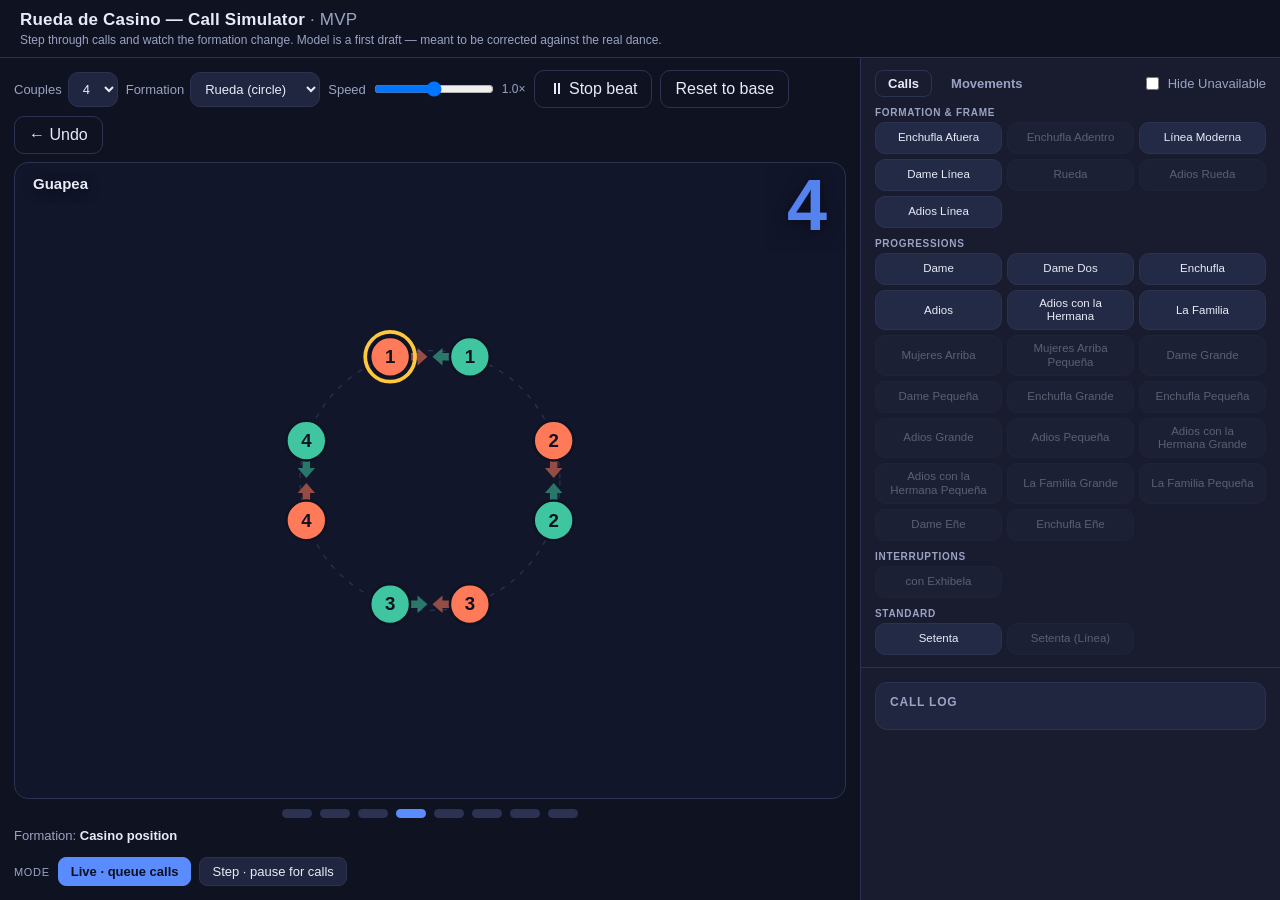
==== index.html @ 07ea6945 "Her 3/4 circle knows how big her wheel is The Dile Que No close was built from three LOCAL points, a" ====
<!DOCTYPE html>
<html lang="en">
<head>
<meta charset="UTF-8">
<meta name="viewport" content="width=device-width, initial-scale=1.0">
<title>Rueda de Casino — Call Simulator (MVP)</title>
<style>
  :root{
    --bg:#0f1220; --panel:#181c2e; --panel2:#20263f; --line:#2c3352;
    --ink:#e8ebf7; --muted:#9aa3c4; --accent:#5b8cff;
    --lead:#ff7a59; --follow:#3fc6a0; --stage:#12162a;
  }
  *{box-sizing:border-box}
  html,body{height:100%}
  body{margin:0;font-family:-apple-system,BlinkMacSystemFont,"Segoe UI",Roboto,Helvetica,Arial,sans-serif;
       background:var(--bg);color:var(--ink);
       height:100dvh;overflow:hidden;display:flex;flex-direction:column}
  header{padding:10px 20px;border-bottom:1px solid var(--line);flex:0 0 auto}
  header h1{margin:0;font-size:17px;font-weight:650;letter-spacing:.2px}
  header p{margin:3px 0 0;color:var(--muted);font-size:12px}
  /* Full-viewport layout: stage flexes to fill; the Calls panel is always pinned/visible.
     Landscape → Calls on the right; Portrait → Calls at the bottom. The page never scrolls. */
  #app{flex:1 1 auto;min-height:0;display:flex}
  .stagewrap{flex:1 1 auto;min-width:0;min-height:0;padding:12px 14px;
             display:flex;flex-direction:column;gap:8px;overflow:hidden}
  .stage{flex:1 1 auto;min-height:0;background:var(--stage);border:1px solid var(--line);
         border-radius:14px;overflow:hidden;position:relative}
  svg{display:block;width:100%;height:100%}
  /* Wider than it was (340px): the panel is now the only home for both lists, and the animation can
     afford the room — Sam: "give the panel more horizontal room, the animation may shrink to pay for it." */
  .side{flex:0 0 420px;border-left:1px solid var(--line);background:var(--panel);
        display:flex;flex-direction:column;min-height:0}
  .tabrow{display:flex;align-items:center;gap:6px;margin-bottom:10px}
  .tab{background:transparent;border:1px solid transparent;border-radius:8px;padding:5px 12px;
       font:inherit;font-size:13px;font-weight:600;color:var(--muted);cursor:pointer}
  .tab:hover{color:var(--ink)}
  .tab.active{background:var(--chip);border-color:var(--line);color:var(--ink)}
  .movehint{font-size:11.5px}
  .calls-pin{flex:0 0 auto;padding:12px 14px;border-bottom:1px solid var(--line);background:var(--panel)}
  .side-scroll{flex:1 1 auto;min-height:0;overflow:auto;padding:14px;display:flex;flex-direction:column;gap:14px}
  @media (orientation:portrait){
    #app{flex-direction:column}
    .side{flex:0 0 auto;max-height:42vh;border-left:none;border-top:1px solid var(--line)}
    .calls-pin{border-bottom:1px solid var(--line)}
    /* Trim vertical chrome so the wheel keeps as much height as possible. */
    header p{display:none}
    header{padding:8px 16px}
    .stagewrap{padding:8px 10px;gap:6px}
    .toolbar{gap:6px}
    .toolbar label.ctl,.toolbar button,.toolbar select{font-size:12px}
    .toolbar button{padding:6px 10px}
    .modebar{margin:2px 0}
  }
  /* Short landscape screens (e.g. phone held sideways): trim vertical chrome so everything still fits. */
  @media (orientation:landscape) and (max-height:560px){
    header p{display:none}
    header{padding:8px 16px}
    .stagewrap{padding:8px 10px;gap:6px}
    .toolbar button{padding:6px 10px}
    .side{flex-basis:340px}
  }
  .toolbar{display:flex;flex-wrap:wrap;gap:8px;align-items:center}
  .calls{display:flex;flex-wrap:wrap;gap:8px}
  /* Buttons live in a fixed GRID, not a wrapping flex row: a hover or a state change can alter a
     button's ink but never its cell, so nothing reflows and a button can't slide out from under the
     pointer mid-click (which used to deselect a call as you tried to pick it). */
  .btngrid{display:grid;grid-template-columns:repeat(auto-fill,minmax(96px,1fr));gap:5px}
  .btngrid button{width:100%;padding:6px 6px;font-size:11.5px;text-align:center;
                  white-space:normal;line-height:1.15;min-height:32px;display:flex;
                  align-items:center;justify-content:center}
  .grouped{display:flex;flex-direction:column;gap:10px}
  /* `display:flex` above is an AUTHOR rule, and the `hidden` attribute is only styled by the UA
     stylesheet — author beats UA regardless of specificity, so setting `.hidden` on a `.grouped`
     did nothing and both tabs rendered at once. The inactive list has to be turned off explicitly. */
  .grouped[hidden]{display:none}
  .grp-title{font-size:10px;text-transform:uppercase;letter-spacing:.7px;color:var(--muted);
             margin:0 0 4px;font-weight:600}
  .grp.empty{display:none}
  .secctl{display:flex;gap:10px;align-items:center;font-weight:400;text-transform:none;letter-spacing:0}
  .secctl label.ctl{font-size:11px;gap:4px}
  .secctl input{margin:0}
  button{font:inherit;cursor:pointer;border:1px solid var(--line);background:var(--panel2);color:var(--ink);
         padding:9px 14px;border-radius:10px;transition:transform .05s, border-color .15s, background .15s}
  button:hover{border-color:var(--accent)}
  button:active{transform:translateY(1px)}
  button.call{background:#232a45}
  button.primary{background:var(--accent);border-color:var(--accent);color:#0b1020;font-weight:600}
  button.ghost{background:transparent}
  button:disabled{opacity:.32;cursor:not-allowed;border-color:var(--line)}
  button:disabled:hover{border-color:var(--line)}
  .posbar{font-size:13px;color:var(--muted);margin-top:2px}
  .posname{color:var(--ink);font-weight:600}
  select{font:inherit;background:var(--panel2);color:var(--ink);border:1px solid var(--line);
         padding:8px 10px;border-radius:10px}
  label.ctl{display:flex;align-items:center;gap:6px;color:var(--muted);font-size:13px}
  .card{background:var(--panel2);border:1px solid var(--line);border-radius:12px;padding:12px 14px}
  .card h2{margin:0 0 8px;font-size:12px;text-transform:uppercase;letter-spacing:.8px;color:var(--muted)}
  .legend{display:flex;gap:16px;font-size:13px}
  .dot{display:inline-block;width:12px;height:12px;border-radius:50%;margin-right:6px;vertical-align:-1px}
  #log{max-height:120px;overflow:auto;font-size:13px;line-height:1.6}
  #log .step{color:var(--muted)}
  #log .move{color:var(--ink);font-weight:600}
  #log .note{color:var(--muted);font-style:italic}
  table{width:100%;border-collapse:collapse;font-size:12.5px}
  th,td{text-align:left;padding:4px 6px;border-bottom:1px solid var(--line)}
  th{color:var(--muted);font-weight:600}
  .pill{font-size:11px;padding:1px 7px;border-radius:20px}
  .pill.L{background:rgba(255,122,89,.18);color:var(--lead)}
  .pill.F{background:rgba(63,198,160,.18);color:var(--follow)}
  .muted{color:var(--muted);font-size:12px;line-height:1.5}
  .modebar{display:flex;align-items:center;gap:8px;margin:6px 0 2px}
  .modebar .modelabel{color:var(--muted);font-size:11px;text-transform:uppercase;letter-spacing:.7px}
  .modebtn{padding:6px 12px;border-radius:8px;background:var(--panel2);font-size:13px}
  .modebtn.active{background:var(--accent);color:#0b1020;border-color:var(--accent);font-weight:600}
  .section{margin-top:12px}
  .sectitle{font-size:11px;text-transform:uppercase;letter-spacing:.8px;color:var(--muted);margin:0 0 7px;display:flex;align-items:center;gap:8px}
  .sectitle .hint{text-transform:none;letter-spacing:0;font-size:11px;opacity:.75}
  .decision{margin:12px 0;padding:10px 12px;border:1px solid var(--accent);border-radius:10px;
            background:rgba(91,140,255,.08);display:flex;flex-wrap:wrap;gap:8px;align-items:center}
  .decision .dtext{font-size:13px;color:var(--ink)}
  button.silence{background:#2a3150}
  .beatbig{position:absolute;top:6px;right:18px;font-size:72px;line-height:1;font-weight:800;
           color:var(--accent);opacity:.92;font-variant-numeric:tabular-nums;pointer-events:none;
           text-shadow:0 2px 14px rgba(0,0,0,.55)}
  /* The corner stack: now-playing, a gap, the queue. `min-height` on the now-playing line keeps the
     queue from jumping up and down as calls start and stop — the queue is a list you read, and a list
     that moves when nothing about it changed is a list you stop trusting. */
  .corner{position:absolute;top:12px;left:18px;pointer-events:none;max-width:60%}
  .nowplaying{font-size:15px;font-weight:600;color:var(--ink);min-height:20px;
              text-shadow:0 2px 12px rgba(0,0,0,.55)}
  .nowplaying .np-call{color:var(--accent)}
  .nowplaying .np-move{color:var(--ink)}
  /* 22px of nothing. Not a border, not a rule — the queue is the same kind of thing as the line above it
     and a divider would imply otherwise; it is simply not happening yet, and distance says that. */
  .queuelist{margin-top:22px;text-shadow:0 2px 12px rgba(0,0,0,.55)}
  .queuelist .qhead{font-size:10px;text-transform:uppercase;letter-spacing:.8px;color:var(--muted);
                    margin-bottom:4px;font-weight:600}
  .queuelist .qcall{font-size:13.5px;line-height:1.65;color:var(--ink);opacity:.72}
  .queuelist .qcall .qnum{color:var(--muted);font-size:12px;margin-right:4px}
  /* The next call up is the one about to be danced — it reads brighter than the ones behind it. */
  .queuelist .qcall.qnext{opacity:1;font-weight:600}
  .beatstrip{display:flex;justify-content:center;margin-top:2px}
  .beatpips{display:flex;gap:8px}
  .beatpips span{width:30px;height:9px;border-radius:5px;background:var(--line);transition:background .06s}
  .beatpips span.on{background:var(--accent)}
</style>
</head>
<body>
<header>
  <h1>Rueda de Casino — Call Simulator <span style="color:var(--muted);font-weight:400">· MVP</span></h1>
  <p>Step through calls and watch the formation change. Model is a first draft — meant to be corrected against the real dance.</p>
</header>

<div id="app">
  <main class="stagewrap">
    <div class="toolbar">
      <label class="ctl">Couples
        <select id="couples">
          <option>4</option><option>6</option><option>8</option>
        </select>
      </label>
      <label class="ctl">Formation
        <select id="layout">
          <option value="circle">Rueda (circle)</option>
          <option value="linea">Línea Moderna</option>
        </select>
      </label>
      <label class="ctl">Speed
        <input type="range" id="speed" min="0" max="1" step="0.01" value="0.5" style="width:120px;vertical-align:middle">
        <span id="speedval" class="muted">1.0×</span>
      </label>
      <button id="beatToggle" class="ghost">⏸ Stop beat</button>
      <button id="reset" class="ghost">Reset to base</button>
      <button id="undo" class="ghost">← Undo</button>
    </div>

    <div class="stage">
      <svg id="stage" viewBox="85 5 510 510" preserveAspectRatio="xMidYMid meet"></svg>
      <!-- Top-left corner: what is happening NOW, then a deliberate gap, then what is coming. The gap is
           the whole point — it is what tells a dancer at a glance which line is the call being danced and
           which lines are merely promised. -->
      <div class="corner">
        <div id="nowplaying" class="nowplaying"></div>
        <div id="queueList" class="queuelist"></div>
      </div>
      <div id="beatbig" class="beatbig">1</div>
    </div>

    <div class="beatstrip"><div id="beatpips" class="beatpips"></div></div>
    <div class="posbar">Formation: <span id="posname" class="posname">Casino position</span></div>

    <div class="modebar">
      <span class="modelabel">Mode</span>
      <button id="modeLive" class="modebtn">Live · queue calls</button>
      <button id="modeStep" class="modebtn">Step · pause for calls</button>
    </div>

    <div id="decision" class="decision" style="display:none">
      <span class="dtext" id="decisionText"></span>
      <button id="silenceBtn" class="silence">Silence</button>
    </div>
  </main>

  <aside class="side">
    <!-- One panel, two tabs. Calls and Movements are the same kind of thing to a user — a list of things
         you can fire — so they share a space rather than competing for one, and the tabs replace the two
         `show` checkboxes that used to do the same job less clearly. -->
    <div class="calls-pin">
      <div class="tabrow" role="tablist">
        <button class="tab active" id="tabCalls" role="tab" aria-selected="true">Calls</button>
        <button class="tab" id="tabMoves" role="tab" aria-selected="false">Movements</button>
        <label class="ctl" style="margin-left:auto"><input type="checkbox" id="hideUnavail"> Hide Unavailable</label>
      </div>
      <div class="grouped" id="callButtons"></div>
      <div class="grouped" id="moveButtons" hidden></div>
      <p class="muted movehint" id="moveHint" hidden style="margin:8px 0 0">Fire one at a time to test — a movement runs to completion and can't be interrupted.</p>
    </div>

    <div class="side-scroll">
      <div class="card" style="margin-top:0">
        <h2>Call log</h2>
        <div id="log"></div>
      </div>
    </div>
  </aside>
</div>

<script>
/* ------------------------------------------------------------------ *
 *  DATA MODEL
 *  A dancer = { id, role:'L'|'F', couple:int, station:int, ring:'in'|'out' }
 *  - station  : which slot around the wheel / along the line they occupy
 *  - ring     : leaders start 'in', followers 'out'; some moves swap this
 *  - couple   : identity tag (never changes) so you can track a person
 *  Invariant : every station holds exactly one 'L' and one 'F'. Those two
 *              are partners *right now*. Facing always points at the partner.
 *
 *  A CALL is a pure function (dancers, N) -> new dancers (or null = "no
 *  formation change, returns to base"). Add new calls by adding to CALLS.
 * ------------------------------------------------------------------ */

const MOVEMENTS = {
  dame: {
    label: 'Dame',
    desc: 'Progresses the leader one couple, ending in Exhibela facing the new partner. Leader and follower now travel toward each other and meet at the spoke midway between their two old couples — so the wheel flips to the other of its two spoke configs and lands exactly on the grid (no drift). The follower progresses clockwise (anti-clockwise afuera) to the meeting spoke.',
    requires: ['casino', 'exhibela', 'dile'], sets: 'exhibela', progresses: 1, afueraReady: true, interrupt: true,
    // Odd from Casino and Exhibela (dh −1/+1), even from the Dile Que No position (−2/0, the follower
    // scripted): the flip is the arithmetic, not a flag that happens to travel with the name.
    flipsPhase: (from) => virtualPos(from) !== 'dile',
    anim: { duration: 700 },
    beats: (from) => virtualPos(from) === 'casino' ? 2 : 4,
    play: { byFrom: {
      default: { travel: 'dame', mirror: true },
      // From the Dile Que No position the leader walks straight to his new partner one couple
      // anti-clockwise while she dances her ¾ circle back to her own spot. This was the second half of
      // the `dile_dame` compound; it is a Dame, so it lives on the Dame.
      dile: { travel: 'dile_dame', mirror: true, opts: { steps: 32, settle: 0.28, beats: 4 },
        script: { F: { kind: 'three_quarter_circle' } },
        face: { L: 'partner', F: { from: 'travel', to: 'partnerEnd', after: 0.75, freeze: true } } },
    } }
  },
  dame_dos: {
    label: 'Dame Dos',
    desc: 'Like Dame but the leader progresses two couples — he passes one follower and joins the next while the follower steps half a couple to the between-spoke. Flips the phase (lands on the other config) and ends in Exhibela facing the new partner.',
    // NOT afuera. Holding the pass sides — which afuera does not change — sends the leaders round an
    // enormous arc, which is why it is almost never called that way on a floor. Sam: ban it rather than
    // draw it. The same reasoning retires its Línea forms below.
    requires: ['casino', 'exhibela', 'dile'], sets: 'exhibela', progresses: 2, interrupt: true,
    flipsPhase: (from) => virtualPos(from) !== 'dile',
    anim: { duration: 820 },
    beats: 4,
    play: { byFrom: {
      default: { travel: 'dame_dos', mirror: true },
      dile: { travel: 'dile_dame_dos', mirror: true, opts: { steps: 32, settle: 0.28, beats: 4 },
        script: { F: { kind: 'three_quarter_circle' } },
        face: { L: 'partner', F: { from: 'travel', to: 'partnerEnd', after: 0.75, freeze: true } } },
    } }
  },
  dame_pequena: {
    label: 'Dame Pequena',
    desc: 'Progresses the leader one couple WITHOUT changing the spoke config — the couples stay on the same midpoint spokes, only the pairing shifts. From Exhibela the follower stays put and the leader travels the whole way to the next follower (a Dame where the leader does all the work). From Casino the follower does a Reverse Adios across her own spoke (turning 180° anti-clockwise) while the leader travels the larger distance to the next follower’s spoke. Ends in Exhibela at the same spokes. Afuera it inverts inside-out (progression clockwise, lanes swapped), ending in Afuera Exhibela. (Meant for Rueda / Línea Moderna work; not yet used as a call.)',
    requires: ['casino', 'exhibela'], sets: 'exhibela', progresses: 1, afueraReady: true,
    anim: { duration: 820 },
    beats: 4,
    /* FROM THE DILE QUE NO POSITION SHE DANCES HER ¾ CIRCLE — the same figure the circle Dame already
     * does from there. Sam: "when doing a Dame move where the follower wants to end up back in the same
     * slot, she should do her 3/4 circle movement that we've already defined as part of Rueda formation …
     * The same should be true for Dame Pequeña in LM formation."
     *
     * And the leader passes her on the RIGHT, which is the Dile Que No position's own convention rather
     * than the rueda role default. Without that declaration the planner fell back to `'L,F': 'left'` and
     * drove him round the wrong side: measured, the INTENDED path already went right at 6.49px and the
     * evasion reversed it to 38px on the left. No fault was recorded, because it achieved exactly the
     * rule it had been given — the rule was the wrong one. */
    play: { byFrom: {
      // She dances a Reverse Adios across her own spoke from Casino, and simply stands still from
      // Exhibela — which is the same instruction, because from Exhibela that slot is where she already
      // is. Only the facing differs: coming from Casino she spins anti-clockwise onto her new leader.
      default: { travel: 'dame_pequena', mirror: true,
        script: { F: { kind: 'to_lane', bow: { side: 'right', amp: 'justMiss' } } },
        face: { F: { byVirtualPos: { exhibela: null,
          casino: { from: 'start', to: 'partnerEnd', dir: 'ccw', after: 0, ease: 'linear' } } } } },
      // The SAME definition the circle Dame uses from here — `dile_dame` already states both the leader's
      // one-couple crossing and the Dile Que No position's `partner0: 'right'`. Sharing it rather than
      // restating it is the point: these are one figure, and §46 was flagging the near-duplicate.
      dile: { travel: 'dile_dame', mirror: true, opts: { steps: 32, settle: 0.28, beats: 4 },
        script: { F: { kind: 'three_quarter_circle' } },
        face: { L: 'partner', F: { from: 'travel', to: 'partnerEnd', after: 0.75, freeze: true } } },
    } }
  },
  dame_dos_pequena: {
    label: 'Dame Dos Pequena',
    desc: 'Dame Pequeña progressing TWO couples instead of one: the leader does all the travelling and the follower dances the identical figure, so the spoke config is unchanged. On a mini 2-couple wheel two couples is the whole wheel — the leader crosses it twice, going by the other leader on each other’s right (left shoulder) both times, and lands back with his own partner in the slot he started in. Still 4 beats, so he covers twice the ground in the same time. Ends in Exhibela at the same spokes.',
    requires: ['casino', 'exhibela'], sets: 'exhibela', progresses: 2,   // not afuera — see Dame Dos
    anim: { duration: 820 },
    beats: 4,
    // Identical to Dame Pequeña but for the travel it names — which is the whole claim: the follower's
    // figure and facing are the same instruction in both, so she is the dancer who dances the same thing.
    play: { travel: 'dame_dos_pequena', mirror: true,
      script: { F: { kind: 'to_lane', bow: { side: 'right', amp: 'justMiss' } } },
      face: { F: { byVirtualPos: { exhibela: null,
        casino: { from: 'start', to: 'partnerEnd', dir: 'ccw', after: 0, ease: 'linear' } } } } }
  },
  linea_moderna: {
    label: 'Línea Moderna',
    desc: 'From Casino on the rueda: the wheel opens into the two-ring Rueda Línea Moderna. The cantante’s couple and every other couple clockwise (the primeros) walk in to the inner ring, each landing on the spoke one couple clockwise of where it started, turning ANTI-CLOCKWISE as a couple (a tight turn, always less than a full circle) into their new orientation; the couples between them (the segundos) walk straight out along their own spokes to the outer ring without turning, so the segundos’ spokes become the formation’s spokes and each primero ends in a mini 2-couple wheel with the segundo that was next clockwise. Everyone stays in Casino, partners facing each other throughout. Requires an even number of couples.',
    requires: ['casino'], sets: 'linea', needsEven: true, noAfuera: true, changesLayout: 'linea',
    beats: 8,
    play: { formation: 'linea', turn: 'ccw' }
  },
  dame_linea: {
    label: 'Dame Línea',
    desc: 'From Casino on the rueda: a Dame that lands the wheel in Rueda Línea Moderna. Each primero couple and the segundo couple one place clockwise of it exchange followers, and the two new couples take the two rings of the mini wheel they now share. The new spokes sit midway between each primero’s spoke and the segundo’s one couple clockwise — exactly where a Dame’s partners meet — so the segundo leaders dance an ordinary Dame onto them, easing out to the outer ring and gathering the primero followers there in Exhibela; those outer couples set the formation’s spokes. Meanwhile each primero leader and the segundo follower one couple clockwise walk straight in to the inner ring of that same spoke, meeting as its inner couple. Ends in the Línea exhibela state, ready for a Dile Que No Grande. Even couple counts only.',
    requires: ['casino'], sets: 'linea_ex', needsEven: true, noAfuera: true, changesLayout: 'linea',
    progresses: 1,
    // Two beats, like the Dame it is. It is a progressing Dame-type figure that closes into a Dile Que
    // No, so `startBeatOf` snaps it to beat 9 − 2 = 7: it ends on 8 and the Dile Que No Grande lands on
    // beat 1, giving the call the same 2 + 8 = 10 beats a plain Dame takes. It used to declare 4, which
    // started it on 5 and made the call 12 — the figure was musically a bar and a half long.
    beats: 2,
    play: { formation: 'linea_dame' }
  },
  rueda: {
    label: 'Rueda',
    desc: 'From Rueda Línea Moderna (Casino): the two rings fold back into a single rueda. The outer couples keep their exact midpoint spokes and simply walk straight in to the ring without turning — so the new rueda inherits the formation’s orientation. Each inner couple comes out to the place one clockwise of where its own mini-wheel partner lands, travelling as a couple and turning ANTI-CLOCKWISE until it matches its new spot. Everyone stays in Casino, partners facing each other throughout.',
    requires: ['linea'], sets: 'casino', changesLayout: 'circle',
    beats: 8,
    play: { formation: 'circle', turn: 'ccw' }
  },
  adios_rueda: {
    label: 'Adios Rueda',
    desc: 'The same exit from Rueda Línea Moderna as Rueda — outer couples walk straight in on their own spokes, inner couples come out one place clockwise of them — except the inner couples sweep CLOCKWISE the long way round into their new orientation instead of taking the tight anti-clockwise turn.',
    requires: ['linea'], sets: 'casino', changesLayout: 'circle',
    beats: 8,
    play: { formation: 'circle', turn: 'cw' }
  },
  /* DAME EÑE — the first figure in which a dancer LEAVES HIS MINI-WHEEL.
   *
   * Sam: "3 of the dancers in each mini wheel (both inner dancers and the outer follower) do exactly what
   * they would do from that same position if they were doing a Dame Pequeña movement. The only dancer
   * whose movement differs is the outside leader … If they start in LM Casino position, they change slots
   * into the inner couple slot of the mini wheel one wheel anti-clockwise from their starting mini wheel.
   * If they start in LM Exhibela position, they change slots into the inner couple slot of the mini wheel
   * one wheel clockwise of their starting wheel."
   *
   * NOT COMPOSED, and that is the point of it. `compose: 'pequena'` runs a figure inside each mini-wheel's
   * own context, where a landing in the wheel NEXT DOOR cannot even be addressed — the two-couple wheel's
   * place vocabulary has no word for it. So this is a top-level Línea travel, which is what the group
   * selectors, the `ring` in a landing and the per-dancer winding centre were all built to allow. It is
   * the acceptance test for that work as much as it is a figure.
   *
   * Every dancer's clause is SLOTS ONLY — see the note at the travels. Measured, from LM Exhibela:
   * intended paths 1.00x their straight line at 4, 6 and 8 couples; planned 1.11x / 1.02x / 1.00x with
   * every pair clear of the corridor. */
  dame_ene: {
    label: 'Dame Eñe', linea: true,
    desc: 'From Rueda Línea Moderna: every mini 2-couple wheel dances what looks like a Dame Pequeña — the inner leader crosses straight out to the outer slot of his own wheel and the followers stay on their spokes — except the OUTER LEADER leaves the wheel entirely, crossing to the inner couple slot of the mini wheel next door: one wheel anti-clockwise from LM Casino and from the LM Dile Que No position, one wheel clockwise from LM Exhibela. Every slot is filled exactly once, the spoke config does not change, and everyone ends in LM Exhibela ready for a Dile Que No. From the Dile Que No position the followers dance their ¾ circle back to their own spot, as they do in every Dame from there.',
    requires: ['linea', 'linea_ex', 'linea_dile'], sets: 'linea_ex', progresses: 1, interrupt: true,
    beats: 4,
    anim: { speed: 0.10, rotSpeed: 0.42 },
    play: { byFrom: {
      /* The followers' figures are danced ON THEIR OWN MINI-WHEEL (`about: 'ownWheel'`) while the outer
       * leader's journey is planned across the whole formation — one movement holding two centres at
       * once, which is the thing no figure before this needed. */
      linea:    { travel: 'dame_ene_acw',
                  script: { F: { kind: 'to_lane', lane: 'ccw', bow: { side: 'right', amp: 'justMiss' }, about: 'ownWheel' } },
                  opts: { steps: 16, settle: 0.3, beats: 4 } },
      linea_ex: { travel: 'dame_ene_exhibela',
                  script: { F: { kind: 'to_lane', lane: 'ccw', bow: { side: 'right', amp: 'justMiss' }, about: 'ownWheel' } },
                  opts: { steps: 16, settle: 0.3, beats: 4 } },
      // From the Dile Que No position she dances the ¾ circle back to the spot she started the movement
      // on — the same close every Dame from there already uses, on her own mini-wheel.
      linea_dile: { travel: 'dame_ene_acw',
                    script: { F: { kind: 'three_quarter_circle', lane: 'ccw', about: 'ownWheel' } },
                    opts: { steps: 32, settle: 0.28, beats: 4 },
                    face: { L: 'partner', F: { from: 'travel', to: 'partnerEnd', after: 0.75, freeze: true } } },
    } }
  },
  adios_linea: {
    label: 'Adios Línea',
    desc: 'The same entry into Rueda Línea Moderna as Línea Moderna — primeros in to the inner ring one spoke clockwise, segundos straight out to the outer ring — but the primeros sweep CLOCKWISE the long way round into their new orientation instead of taking the tight anti-clockwise turn, which gives the figure its Adios-like character. Requires an even number of couples.',
    requires: ['casino'], sets: 'linea', needsEven: true, noAfuera: true, changesLayout: 'linea',
    beats: 8,
    play: { formation: 'linea', turn: 'cw' }
  },
  dile: {
    label: 'Dile Que No',
    desc: "From Exhibela: both open with the first three Exhibela stages along their Exhibela lines (leader dips in/back/out facing the follower throughout; follower steps out turning 90° right to the centre, back, then in turning 90° left to the tangent), then a 180° anti-clockwise orbit settles them into Casino — the follower turning a further 180° left to face her leader.",
    requires: ['exhibela'], sets: 'casino', interrupt: true,
    beats: 8,
    play: { figure: 'dile_full' },
    anim: { speed: 0.092, rotSpeed: 0.40 }
  },
  dile4: {
    label: 'Dile Que No (4)',
    desc: 'The 4-beat opening of a Dile Que No, danced on its own from Exhibela: beats 1-2 dip out along the Exhibela line and back, beat 3 step onto the couple’s midpoint spoke (leader to the outer lane just outside the ring, follower to the inner lane just inside), pause on beat 4 — leader facing the centre, follower facing perpendicular to the spoke. Ends in the Dile Que No position (no progression, no phase change).',
    requires: ['exhibela'], sets: 'dile', entryOnly: true,
    beats: 4,
    play: { figure: 'dile_opening' },
    anim: { speed: 0.10, rotSpeed: 0.42 }
  },
  mujeres: {
    label: 'Mujeres Arriba',
    desc: 'From the Dile Que No position: the women advance. Each follower progresses one partnership clockwise to the next couple’s Exhibela spot (doing all the travelling, staying inside the ring), while each leader retraces his 4-beat Dile Que No in reverse back to his own Exhibela spot, facing the centre then turning right to meet his new follower. Ends in Exhibela — leaders not progressed, the pairing shifted by one, no phase change.',
    requires: ['dile'], sets: 'exhibela', progresses: 1, entryOnly: true,
    beats: 4,
    // `mirror` so the figure can be danced inside out. Línea Moderna's inner ring is an inverted rueda,
    // so a grande Mujeres Arriba needs the women progressing the other way round there; without this the
    // inner ring danced it the outer ring's way and the two halves disagreed about which way is forward.
    play: { travel: 'mujeres', mirror: true, opts: { steps: 24, settle: 0.3, beats: 4 },
      script: { L: { kind: 'to_lane', ease: 'smooth' } },
      // He holds facing the centre, then turns to his RIGHT onto the woman arriving beside him.
      face: { L: { from: 'centre', to: 'partnerEnd', after: 0.62, dir: 'cw' } } },
    anim: { speed: 0.10, rotSpeed: 0.42 }
  },
  /* The per-ring figure the grande Mujeres Arriba composes. `requires: []` so nothing offers it directly
   * — it is not a circle figure and there is no circle position it belongs to; `grandeFrames` reaches it
   * by name, which does not go through `validFrom`. It exists as a movement rather than as an inline
   * special case so the grande form is built the same way every other grande form is. */
  /* THE DAME, DANCED FROM THE DILE QUE NO POSITION, SHARED BETWEEN BOTH PARTNERS. Sam's specification,
   * in full: the phase changes; the leader progresses to the next slot anti-clockwise (clockwise on the
   * inner ring); the follower to the next slot clockwise (anti-clockwise on the inner ring, matching the
   * way she faces); both land in Exhibela on the opposite config.
   *
   * That is `L dh -1 / F dh +1` — one odd half-spacing each, in opposite directions, meeting on the
   * between-spoke. The odd numbers ARE the phase flip; nothing declares it separately. And it is the
   * plain Dame travel, which is the whole point: **this figure had already been derived.** It was built
   * once as "Mujeres Arriba Grande" and once, badly, as a Dame Grande, and nothing noticed they were the
   * same movement. Sam: "Mujeres Arriba Grande IS the same movement as Dame Grande from Dile Que No
   * position." One name now, and §46 watches for the next one.
   *
   * `requires: []` so nothing offers it directly — it is reached by name from `grandeFrames`, which does
   * not go through `validFrom`. It exists as a movement rather than an inline case so the grande form is
   * built the way every other grande form is. */
  dame_shared: {
    label: 'Dame (shared)',
    desc: 'A Dame danced from the Dile Que No position with the work shared: each partner crosses one half-spacing — he anti-clockwise, she clockwise — and they meet on the between-spoke, so the wheel lands on the other config. Same pairing result as a Dame, half the distance each, and the reason it fits on a ring of two.',
    requires: [], sets: 'exhibela', progresses: 1, flipsPhase: true, entryOnly: true,
    beats: 4,
    // The partner you start beside is the one you leave past, and Sam names that side: to the right of
    // them, over your own left shoulder — the same for inner and outer couples, because afuera never
    // changes which side a dancer passes on.
    play: { travel: 'dame', mirror: true,
      // ONLY the pair this figure changes. It used to restate all four role keys as well, because
      // `opts.passes` replaced the definition's map wholesale and omitting one dropped it; overrides now
      // layer, so a figure names the pair it means and inherits the rest from `TRAVELS.dame`. (The old
      // form also had to spell the roles out inline: `PASSES_RUEDA` is declared with the travel registry
      // further down and is in its temporal dead zone here. Layering removes that problem too.)
      opts: { steps: 24, settle: 0.3, beats: 4, passes: { partner0: 'right' } } },
    anim: { speed: 0.10, rotSpeed: 0.42 }
  },
  enchufla: {
    label: 'Enchufla',
    desc: 'Leader and follower trade places, each heading for the other and bowing left so they just miss as they pass — leader turning right, follower turning left — ending flipped, still facing each other. Canonically from Casino (→ Exhibela); also allowed from Exhibela (→ Casino) for free play.',
    requires: ['casino', 'exhibela'], sets: (from) => from === 'casino' ? 'exhibela' : 'casino',
    anim: { duration: 700 },
    beats: 4,
    play: { figure: 'swap', params: { leaderRot: 180, followerRot: -180, side: 'left' } }
  },
  vacilala: {
    label: 'Vacilala',
    desc: 'The leader moves exactly as in an Enchufla and the follower takes the same path, but instead of a 180° left turn she spins 540° to her right (clockwise) — ending flipped, facing back toward her partner. Canonically from Casino (→ Exhibela); also allowed from Exhibela (→ Casino) for free play.',
    requires: ['casino', 'exhibela'], sets: (from) => from === 'casino' ? 'exhibela' : 'casino',
    anim: { duration: 820 },
    beats: 4,
    play: { figure: 'swap', params: { leaderRot: 180, followerRot: 540, side: 'left' } }
  },
  adios: {
    label: 'Adios',
    desc: 'Partners swap places, each turning 180° to their right (clockwise), just missing in the middle. From Casino it ends in Exhibela position; from Exhibela it ends back in Casino — the same movement either way, toggling the wheel between the two.',
    requires: ['casino', 'exhibela'], sets: (from) => from === 'casino' ? 'exhibela' : 'casino',
    anim: { duration: 780 },
    beats: 4,
    play: { figure: 'swap', params: { leaderRot: 180, followerRot: 180, side: 'left' } }
  },
  reverse_adios: {
    label: 'Reverse Adios',
    desc: 'The exact opposite of an Adios: partners swap places along the mirror-image path (bowing to the right so they just miss in the middle), each turning 180° to their left (anti-clockwise) — the reverse of the Adios turn. From Exhibela it ends back in Casino; from Casino it ends in Exhibela — the same movement either way, toggling the wheel between the two.',
    requires: ['casino', 'exhibela'], sets: (from) => from === 'casino' ? 'exhibela' : 'casino',
    anim: { duration: 780 },
    beats: 4,
    play: { figure: 'swap', params: { leaderRot: -180, followerRot: -180, side: 'right' } }
  },
  reverse_enchufla: {
    label: 'Reverse Enchufla',
    desc: 'The exact opposite of an Enchufla: leader and follower trade places along the mirror-image path (bowing right, just missing in the middle) — the leader turning left, the follower right — ending flipped, facing each other. Canonically from Exhibela (→ Casino); also allowed from Casino (→ Exhibela) for free play.',
    requires: ['casino', 'exhibela'], sets: (from) => from === 'casino' ? 'exhibela' : 'casino',
    anim: { duration: 700 },
    beats: 4,
    play: { figure: 'swap', params: { leaderRot: -180, followerRot: 180, side: 'right' } }
  },
  leaders_enchufla: {
    label: "Leader's Enchufla",
    desc: 'An Enchufla with the roles swapped — the leader does what the follower does in a normal Enchufla (turning 180° left) and the follower does what the leader does (turning 180° right), both bowing left to just miss. Canonically from Exhibela (→ Casino); also allowed from Casino (→ Exhibela) for free play.',
    requires: ['casino', 'exhibela'], sets: (from) => from === 'casino' ? 'exhibela' : 'casino',
    anim: { duration: 700 },
    beats: 4,
    play: { figure: 'swap', params: { leaderRot: -180, followerRot: 180, side: 'left' } }
  },
  exhibela: {
    label: 'Exhibela',
    desc: 'A showy figure danced in place from Exhibela position. The couple never leaves two fixed parallel lines (each perpendicular to the line joining the partners). The leader faces the follower throughout, dipping in then out along his line; the follower steps out turning 90° to her right to face along her line, returns, continues, then spins 270° right back to the start. Ends exactly where it began.',
    requires: ['exhibela'], sets: 'exhibela',
    beats: 8,
    play: { figure: 'exhibela' },
    anim: { speed: 0.075, rotSpeed: 0.42 }
  },
  leaders_right_turn: {
    label: "Leader's Right Turn",
    desc: 'Danced in place: the follower stays put and does not rotate while the leader turns a full 360° to his right (clockwise) on the spot, ending exactly where and how he began. Used inside Enchufla Afuera / Enchufla Adentro; also allowed on its own from Casino or Exhibela (the position is unchanged either way).',
    requires: ['casino', 'exhibela'], sets: (from) => from,
    beats: 4,
    play: { figure: 'leaders_right_turn' },
    anim: { speed: 0.10, rotSpeed: 0.5 }
  },
  afuera: {
    label: 'Afuera',
    desc: 'Turn the wheel inside-out with no movement (0 beats): Casino becomes Afuera Exhibela, and Exhibela becomes Afuera Casino. A pure re-labelling — the dots do not move — that switches the wheel into the inverted (afuera) frame.',
    requires: ['casino', 'exhibela'], sets: (from) => from === 'casino' ? 'afuera_exhibela' : 'afuera', relabel: true,
    beats: 0,
    play: { hold: true }
  },
  adentro: {
    label: 'Adentro',
    desc: 'The inverse of Afuera, with no movement (0 beats): Afuera Casino becomes Exhibela, and Afuera Exhibela becomes Casino. A pure re-labelling that returns the wheel to the normal (inside) frame.',
    requires: ['afuera', 'afuera_exhibela'], sets: (from) => from === 'afuera_exhibela' ? 'casino' : 'exhibela', relabel: true,
    beats: 0,
    play: { hold: true }
  }
};

/* ------------------------------------------------------------------ *
 *  Línea Moderna movements, generated from the circle movements.
 *  A GRANDE variant runs the circle figure on both rings (outer normal,
 *  inner afuera) via grandeFrames — same phase behaviour as the circle
 *  figure. A PEQUEÑA variant runs it in the mini 2-couple wheels via
 *  pequenaFrames, with every Dame → Dame Pequeña and no phase change.
 *  Circle position ↔ Línea state: casino↔linea, exhibela↔linea_ex (grande)
 *  (both rings exhibela). grandeFrames/pequenaFrames are hoisted below.
 * ------------------------------------------------------------------ */
(function buildLineaMovements(){
  /* A composition can only carry over the positions it knows how to translate. A position the map leaves
   * alone is one this composition has no Línea counterpart for, and is dropped rather than silently
   * handed a position it cannot resolve.
   *
   * The GRANDE map used to stop at casino and exhibela, because there was no Línea Moderna Dile Que No
   * entry in `LINEA_SUB` for it. There is now, so `dile` maps too — and that is what makes a Dame Grande
   * danceable FROM the LM Dile Que No position, which is what a Dame called over a pending Dile Que No
   * needs. Sam found it the other way round: the call skipped the Dile Que No and danced a Dame Grande
   * from Exhibela, because a Dame Grande from the Dile Que No position did not exist to be danced. */
  const gMap = v => v === 'casino' ? 'linea' : v === 'exhibela' ? 'linea_ex' : v === 'dile' ? 'linea_dile' : v;
  const gUn  = l => l === 'linea' ? 'casino' : l === 'linea_dile' ? 'dile' : 'exhibela';
  const pMap = v => v === 'casino' ? 'linea' : v === 'exhibela' ? 'linea_ex' : v === 'dile' ? 'linea_dile' : v;
  const pUn  = l => l === 'linea' ? 'casino' : l === 'linea_dile' ? 'dile' : 'exhibela';
  const mapSets = (sets, map, un) => (typeof sets === 'function') ? (from) => map(sets(un(from))) : map(sets);
  const mapBeats = (beats, un) => (typeof beats === 'function') ? (from) => beats(un(from)) : beats;
  // circle keys that get Línea versions (the figures used by the ported calls)
  /* A MOVEMENT KEEPS ITS NAME ACROSS FORMATIONS. Sam: "different formations like Afuera already reuse
   * just 'Enchufla' for the movement, and some movements like 'Dame' have completely different pathing
   * depending on if they are called from Casino position or Exhibela position, so it seems perfectly
   * natural to allow this movement within Línea Moderna to be shared with the movement in Rueda
   * formation, especially as they should be absolutely identical."
   *
   * So a figure in which NOBODY CHANGES SLOT gains the Línea positions on the movement it already is,
   * rather than being minted twice more under decorated names. Measured across 4/6/8 couples, the grande
   * and pequeña forms of every one of these was byte-identical to the other — 0.000px — because a figure
   * danced inside a couple does not care which wheel the couple is standing on. Grande and Pequeña are
   * markers for WHICH SLOT TO PROGRESS TO, and these progress nobody.
   *
   * The Dame family keeps its two forms, because there the marker is the whole point: from LM Casino a
   * Dame Grande and a Dame Pequeña are both callable and land the dancers somewhere different. */
  /* `exhibela` is in this list so that CON EXHIBELA CAN DIVERT IN LÍNEA. The divert sets the queue to
   * the Exhibela movement, and that movement only accepted the circle Exhibela position — so from LM
   * Exhibela `nextMovement` dropped it as invalid and the divert silently did nothing. It is danced
   * inside the couple and changes nobody's slot, so it belongs here with the rest of the in-place
   * family and needs no second name. */
  const IN_PLACE = ['enchufla', 'vacilala', 'adios', 'leaders_enchufla', 'exhibela', 'dile', 'dile4'];
  const PROGRESSING = ['dame'];
  for (const key of IN_PLACE){
    const m = MOVEMENTS[key];
    const circlePlay = m.play, circleSets = m.sets, circleBeats = m.beats;
    const lineaFrom = m.requires.filter(v => pMap(v) !== v).map(pMap);
    m.requires = m.requires.concat(lineaFrom);
    m.linea = true;   // `interrupt` rides along on the movement itself: same figure, same junctures
    /* THE 4-BEAT DILE QUE NO IS NOT GATED IN LÍNEA, and the gate that used to be here is why Sam found it
     * missing. It carried `minCouples: 6` against a measurement of "29.6px apart at four couples", taken
     * before the via-point pathing landed. Re-measured on the current engine: the closest any two dancers
     * come during the figure is **36.42px at four couples — identical to six and eight** — against a 34px
     * floor, landing 46px apart. The wheel it is danced on does not change the step; only the endpoints
     * moved, and they moved far enough. A stale number was hiding a working figure, so it is gone rather
     * than adjusted: there is nothing left for it to protect. */
    // From a Línea position, resolve the underlying circle answer and map it back into Línea's names.
    m.sets = (from) => {
      if (!LINEA_SUB_PEQ[from]) return (typeof circleSets === 'function') ? circleSets(from) : circleSets;
      const c = pUn(from);
      return pMap((typeof circleSets === 'function') ? circleSets(c) : circleSets);
    };
    m.beats = (from) => {
      const c = LINEA_SUB_PEQ[from] ? pUn(from) : from;
      return (typeof circleBeats === 'function') ? circleBeats(c) : (circleBeats === undefined ? 4 : circleBeats);
    };
    const byFrom = { default: circlePlay };
    // Derived from the map itself rather than read off LINEA_SUB_PEQ, which is declared further down.
    ['casino', 'exhibela', 'dile'].forEach(c => { byFrom[pMap(c)] = { compose: 'pequena', of: key }; });
    m.play = { byFrom };
  }
  const KEYS = PROGRESSING;
  for (const key of KEYS){
    const m = MOVEMENTS[key];
    /* A Dame Dos progresses TWO couples, and each Linea ring holds only half the wheel. On a ring of two
     * that is the whole ring — the same discovery as Dame Dos Pequena, one level up — and on a ring of
     * three it is a near-antipodal swap that the ring has no room for: measured, leaders close to 3.1px
     * at 4 couples and 15.8px at 6, against a 34px floor, with the collisions unresolvable by any side.
     * So the grande form needs four couples per ring, i.e. eight in the wheel. Sam's call, and it is a
     * geometric limit rather than a preference: the figure does not fit. */
    const grandeMin = (key === 'dame_dos') ? 8 : m.minCouples;
    MOVEMENTS[key + '_grande'] = {
      label: m.label + ' Grande', linea: true, minCouples: grandeMin, interrupt: m.interrupt,
      requires: m.requires.filter(v => gMap(v) !== v).map(gMap), sets: mapSets(m.sets, gMap, gUn),
      progresses: m.progresses, flipsPhase: m.flipsPhase,
      beats: mapBeats(m.beats, gUn), anim: m.anim,
      play: { compose: 'grande', of: key },
    };
    // Pequeña: a Dame becomes a Dame Pequeña — the leader does all the travelling, so no phase flip.
    // The COUNT is preserved: a Dame Dos is a two-couple progression on whatever wheel it is danced on,
    // and mapping it to the one-couple figure is what used to throw that away (both keys produced
    // byte-identical frames, a two-couple label over a one-couple figure — §39 asserts against it now).
    const pKey = key === 'dame' ? 'dame_pequena' : key === 'dame_dos' ? 'dame_dos_pequena' : key;
    const pm = MOVEMENTS[pKey];
    MOVEMENTS[key + '_peq'] = {
      label: m.label + ' Pequeña', linea: true, interrupt: m.interrupt,
      requires: m.requires.filter(v => pMap(v) !== v).map(pMap), sets: mapSets(m.sets, pMap, pUn),
      progresses: m.progresses,                                   // never flips phase
      beats: mapBeats(pm.beats, pUn), anim: pm.anim,
      play: { compose: 'pequena', of: pKey },
    };
  }
  /* MUJERES ARRIBA HAS ONE FORM IN LÍNEA, AND THE OTHER TURNED OUT TO BE A DAME.
   *
   * Pequeña is a real, distinct figure: the woman crosses her mini 2-couple wheel alone, which swaps her
   * between the rings, while the men stay put. Grande is not. Worked out properly — the pairing advancing
   * one couple around each ring, with both partners sharing the crossing so it fits on a ring of two — it
   * lands every dancer in exactly the slots a DAME lands them in, on the same flipped phase. Sam:
   * "Mujeres Arriba Grande IS the same movement as Dame Grande from Dile Que No position."
   *
   * Which is what the code said before any of this was built: *"a grande Mujeres Arriba would just be a
   * Dile Que No y Dame, so it has no grande form."* That comment was right, and it was deleted to make
   * room for a form that then took four attempts to derive back to the thing it had described. */
  for (const key of ['mujeres']){
    const m = MOVEMENTS[key];
    MOVEMENTS[key + '_peq'] = {
      label: m.label + ' Pequeña', linea: true,
      requires: m.requires.map(pMap), sets: mapSets(m.sets, pMap, pUn),
      progresses: m.progresses,
      beats: mapBeats(m.beats, pUn), anim: m.anim,
      /* No gate. It carried a `minCouples: 6` from a pre-via-point measurement; re-measured, the closest
       * approach is 33.15px at four, six AND eight couples — the identical number, because a mini
       * 2-couple wheel is the same size whatever the rueda around it is doing. A figure whose clearance
       * does not vary with N cannot have a floor in N. */
      play: { compose: 'pequena', of: key },
    };
  }
  /* THE DAME GRANDE IS TWO FIGURES UNDER ONE NAME, chosen by where it is danced from. From LM Casino or
   * LM Exhibela it composes the ordinary Dame. From the LM Dile Que No position it composes the SHARED
   * Dame — because the circle Dame from there is the one-dancer-does-everything version that the Dile Que
   * No y Dame compound wants, and on a Línea ring that version does not fit: the leader crossing a whole
   * couple while his partner is scripted in place is the shape that could not be pathed. */
  MOVEMENTS.dame_grande.play = { byFrom: {
    default:    { compose: 'grande', of: 'dame' },
    linea_dile: { compose: 'grande', of: 'dame_shared' },
  } };
})();

/* ------------------------------------------------------------------ *
 *  CALLS — a call is a word the caller shouts; it expands into a
 *  sequence of MOVEMENTS (which movements can depend on the starting
 *  position). After a call's movements finish, if the dancers are in a
 *  transient Exhibela with nothing else queued, they default to a Dile
 *  Que No back to Casino.
 * ------------------------------------------------------------------ */
const CALLS = {
  dame:     { label: 'Dame',     desc: 'Call from Casino: the Dame movement, then (by default) a Dile Que No back to Casino — the leader progresses one couple. Called when a Dile Que No is already the next movement, it merges into a Dile Que No y Dame.', from: ['casino', 'afuera'], seq: ['dame'] },
  // Not from afuera: the movement is banned there (holding the pass sides, which afuera does not change,
  // sends the leaders round an enormous arc), so the call cannot be either. §40 keeps the two in step.
  dame_dos: { label: 'Dame Dos', desc: 'Call: like Dame but the leader progresses two couples. Called when a Dile Que No is already the next movement, it merges into a Dile Que No y Dame Dos.', from: ['casino'], seq: ['dame_dos'] },
  enchufla: { label: 'Enchufla', desc: 'Call from Casino: an Enchufla movement, then a Dame, then (by default) a Dile Que No back to Casino.', from: ['casino', 'afuera'], seq: ['enchufla', 'dame'] },
  con_exhibela: { label: 'con Exhibela', desc: 'Modifier: diverts the dancers to an Exhibela movement when they next reach Exhibela, forgetting whatever the current call had planned next. Afterwards they default to a Dile Que No.', modifier: true },
  setenta:  { label: 'Setenta', desc: "Call from Casino: Vacilala, Adios, Enchufla, Leader's Enchufla, Enchufla, then (by default) a Dile Que No. No change of partner. The only interruption point is right before the closing Dile Que No.", from: ['casino', 'afuera'], seq: ['vacilala', 'adios', 'enchufla', 'leaders_enchufla', 'enchufla'] },
  adios:    { label: 'Adios', desc: 'Call from Casino: Adios, Dame, then (by default) a Dile Que No back to Casino. Progresses the leader one couple.', from: ['casino', 'afuera'], seq: ['adios', 'dame'] },
  adios_hermana: { label: 'Adios con la Hermana', desc: "Call from Casino: Adios, Leader's Enchufla, Enchufla, Dame, then (by default) a Dile Que No. Progresses the leader one couple. (Despite the “con”, this is one full call — not a con-Exhibela-style interrupt.)", from: ['casino', 'afuera'], seq: ['adios', 'leaders_enchufla', 'enchufla', 'dame'] },
  la_familia: { label: 'La Familia', desc: "Call from Casino: Adios, Leader's Enchufla, Enchufla, Adios, Adios, Dame, then (by default) a Dile Que No. Progresses the leader one couple.", from: ['casino', 'afuera'], seq: ['adios', 'leaders_enchufla', 'enchufla', 'adios', 'adios', 'dame'] },
  enchufla_afuera: { label: 'Enchufla Afuera', desc: "Call from Casino: an Enchufla, a Leader's Right Turn, then Afuera — leaving the wheel in the new Afuera Casino position (it looks like Exhibela but behaves like an inside-out Casino). No default Dile Que No: the wheel stays afuera.", from: ['casino'], seq: ['enchufla', 'leaders_right_turn', 'afuera'] },
  enchufla_adentro: { label: 'Enchufla Adentro', desc: "Call from Afuera Casino only: an (afuera) Enchufla, a Leader's Right Turn, then Adentro — un-flipping the wheel back to normal Casino position.", from: ['afuera'], seq: ['enchufla', 'leaders_right_turn', 'adentro'] },
  /* MUJERES ARRIBA INTERRUPTS A DILE QUE NO. `interruptsDile` says: this call may also be shouted while
   * the wheel is moving, and when the next juncture is a Dile Que No with nothing queued behind it, it
   * takes that Dile Que No's place — its own 4-beat Dile Que No opens instead, and the women go up from
   * there. The close is not lost, it is deferred: Mujeres Arriba lands in Exhibela, and a transient
   * Exhibela with nothing queued defaults to a Dile Que No, so the wheel still comes home. Nothing here
   * says so; that is just the rule of rueda doing its job.
   *
   * Same declaration on all three forms, because it is the same figure on three different wheels. */
  mujeres_arriba: { label: 'Mujeres Arriba', desc: 'Call from Exhibela, or shouted over a Dile Que No that has nothing queued behind it: a 4-beat Dile Que No into the Dile Que No position, then Mujeres Arriba — the women each progress one couple clockwise to a new partner while the men return to their own spots. Ends in Exhibela (a default Dile Que No then closes back to Casino).', from: ['exhibela'], seq: ['dile4', 'mujeres'] },
  // --- Rueda Línea Moderna calls (all from the resting 'linea' state) ---
  // Progressing figures get a GRANDE (whole rings, standard Dame, phase as usual) and a PEQUEÑA (mini
  // wheels, Dame → Dame Pequeña, no phase change). Each closes with a default Dile Que No (grande/peq).
  linea_moderna: { label: 'Línea Moderna', desc: 'Call from Casino: the rueda opens into the Rueda Línea Moderna formation — primeros (the cantante’s couple and every other one clockwise) to the inner ring, turning anti-clockwise into place; segundos out to the outer ring on their own spokes. Even couple counts only.', from: ['casino'], seq: ['linea_moderna'] },
  dame_linea:    { label: 'Dame Línea',    desc: 'Call from Casino: a Dame that lands the wheel in Rueda Línea Moderna — segundo leaders Dame out to the outer ring with the primero followers, primero leaders and segundo followers walk in to the inner ring, all in Exhibela. Closes with a Dile Que No Grande. Even couple counts only.', from: ['casino'], seq: ['dame_linea'] },
  mujeres_arriba_pequena: { label: 'Mujeres Arriba Pequeña', lm: true, desc: 'Call from Línea Moderna Exhibela, or over a Dile Que No with nothing queued behind it: a 4-beat Dile Que No into the Línea Moderna Dile Que No position, then Mujeres Arriba Pequeña — inside every mini 2-couple wheel the woman crosses to the other couple, swapping her between the rings, while the men return to their own spots. Ends in Línea Moderna Exhibela (a Dile Que No then closes back to LM Casino).', from: ['linea_ex'], seq: ['dile4', 'mujeres_peq'] },
  /* NO MUJERES ARRIBA GRANDE CALL. Once the movement turned out to be a Dame, the call became a second
   * word for one the caller already has: both expand to `['dile4', 'dame_grande']`, byte for byte, and
   * Dame Grande is already offered wherever this was. Sam: "Mujeres Arriba Grande is just the same as
   * calling Dame Grande as an interrupt, so we should get rid of Mujeres Arriba Grande."
   *
   * Nothing is lost, and that is measured rather than assumed: LM Exhibela is a TRANSIENT position — a
   * Dile Que No is always pending there, so the wheel never rests at it — which means every moment this
   * call could have been shouted is a moment Dame Grande can interrupt, at 4, 6 and 8 couples alike.
   * The PEQUEÑA keeps its call, because it is a different figure: it crosses the woman between the rings
   * and no Dame does that. */
  rueda:         { label: 'Rueda',         lm: true, desc: 'Call from Línea Moderna: fold the two rings back into a single rueda — outer couples walk straight in on their own spokes, inner couples come out one place clockwise of them, turning anti-clockwise into place.', from: ['linea'], seq: ['rueda'] },
  adios_rueda:   { label: 'Adios Rueda',   lm: true, desc: 'Call from Línea Moderna: the same fold back to the rueda, but the inner couples sweep clockwise the long way round into their new orientation.', from: ['linea'], seq: ['adios_rueda'] },
  adios_linea:   { label: 'Adios Línea',   desc: 'Call from Casino: the same opening into Rueda Línea Moderna, but the primeros sweep clockwise the long way round into the inner ring — the Adios-flavoured entry. Even couple counts only.', from: ['casino'], seq: ['adios_linea'] },
  dame_grande:    { label: 'Dame Grande',    lm: true, desc: 'Línea: Dame on both rings at once (each progresses one couple, shared phase flips), then a Dile Que No Grande.', from: ['linea'], seq: ['dame_grande'] },
  dame_pequena:   { label: 'Dame Pequeña',   lm: true, desc: 'Línea: Dame Pequeña in every mini 2-couple wheel (no phase change), then a Dile Que No Pequeña. The outer leader becomes the new inner leader.', from: ['linea'], seq: ['dame_peq'] },
  enchufla_grande:  { label: 'Enchufla Grande',  lm: true, desc: 'Línea: Enchufla then Dame on both rings, then a Dile Que No Grande.', from: ['linea'], seq: ['enchufla', 'dame_grande'] },
  enchufla_pequena: { label: 'Enchufla Pequeña', lm: true, desc: 'Línea: Enchufla then Dame Pequeña in every mini 2-couple wheel, then a Dile Que No Pequeña. The outer leader ends as the new inner leader.', from: ['linea'], seq: ['enchufla', 'dame_peq'] },
  adios_grande:   { label: 'Adios Grande',   lm: true, desc: 'Línea: Adios then Dame on both rings, then a Dile Que No Grande.', from: ['linea'], seq: ['adios', 'dame_grande'] },
  adios_pequena:  { label: 'Adios Pequeña',  lm: true, desc: 'Línea: Adios then Dame Pequeña in every mini 2-couple wheel, then a Dile Que No Pequeña.', from: ['linea'], seq: ['adios', 'dame_peq'] },
  adios_hermana_grande:  { label: 'Adios con la Hermana Grande',  lm: true, desc: 'Línea (grande): Adios, Leader’s Enchufla, Enchufla, Dame on both rings, then a Dile Que No Grande.', from: ['linea'], seq: ['adios', 'leaders_enchufla', 'enchufla', 'dame_grande'] },
  adios_hermana_pequena: { label: 'Adios con la Hermana Pequeña', lm: true, desc: 'Línea (pequeña): the same in every mini 2-couple wheel with Dame → Dame Pequeña.', from: ['linea'], seq: ['adios', 'leaders_enchufla', 'enchufla', 'dame_peq'] },
  la_familia_grande:  { label: 'La Familia Grande',  lm: true, desc: 'Línea (grande): Adios, Leader’s Enchufla, Enchufla, Adios, Adios, Dame on both rings, then a Dile Que No Grande.', from: ['linea'], seq: ['adios', 'leaders_enchufla', 'enchufla', 'adios', 'adios', 'dame_grande'] },
  la_familia_pequena: { label: 'La Familia Pequeña', lm: true, desc: 'Línea (pequeña): the same in every mini 2-couple wheel with Dame → Dame Pequeña.', from: ['linea'], seq: ['adios', 'leaders_enchufla', 'enchufla', 'adios', 'adios', 'dame_peq'] },
  /* DAME EÑE, AND THE INTERRUPT IT ALREADY IS. Sam asked for three things: the call from LM Casino, an
   * Enchufla Eñe, and "Dame Eñe as an interruption call, which replaces the final default Dile Que No in
   * the current call chain with a Dile Que No (4) movement followed by a Dame Eñe movement from LM Dile
   * Que No position". The third is not a third call — it is what THIS call already does, because which
   * calls may take a pending Dile Que No's place is derived rather than listed: `canInterruptDile` asks
   * whether `['dile4', …seq]` is danceable from the position that Dile Que No would have been danced
   * from, and `dame_ene` requires `linea_dile`, which is exactly what `dile4` lands in. Writing it out
   * separately would mint a second word for a call the caller already has — the Mujeres Arriba Grande
   * mistake, one figure along. */
  dame_ene:     { label: 'Dame Eñe',     lm: true, desc: 'Línea: every mini 2-couple wheel dances what looks like a Dame Pequeña, except each OUTER LEADER leaves for the wheel next door — anti-clockwise from LM Casino, clockwise from LM Exhibela — taking its inner couple slot. Then a Dile Que No. Shouted over a Dile Que No that has nothing queued behind it, it takes its place: a 4-beat Dile Que No into the Línea Dile Que No position, then Dame Eñe from there.', from: ['linea'], seq: ['dame_ene'] },
  enchufla_ene: { label: 'Enchufla Eñe', lm: true, desc: 'Línea: an Enchufla on the spot, then Dame Eñe from the LM Exhibela it lands in — each outer leader crossing to the mini wheel one clockwise — then a Dile Que No.', from: ['linea'], seq: ['enchufla', 'dame_ene'] },
  // Non-progressing figure → a single Línea call (danced on the whole rings).
  setenta_lm: { label: 'Setenta (Línea)', lm: true, desc: 'Línea: Vacilala, Adios, Enchufla, Leader’s Enchufla, Enchufla on both rings — no partner change — then a Dile Que No Grande.', from: ['linea'], seq: ['vacilala', 'adios', 'enchufla', 'leaders_enchufla', 'enchufla'] }
};

/* ---- layouts: (station, lane, N) -> {x,y} in SVG space ----
 * lane describes where within a station a dancer stands:
 *   'ccw' / 'cw'    -> the two sides on the dotted ring (base formation)
 *   'inner'/'outer' -> radial arrangement after a Dame (inner = toward centre) */
const W = 720, H = 520;
let CX = 340, CY = 260;           // wheel centre — mutable so a sub-wheel context can relocate it (Línea Moderna)
let R_RING = 154;                 // wheel radius — recomputed for each couple count
let BASE_ANG = -90;               // angle of station 0's spoke (−90 = straight up); a wheel context can rotate it
// Fixed spacing from the 6-couple baseline: the within-couple distance and the
// between-couple gap stay constant, and the wheel grows/shrinks to fit N couples.
const W_DIST   = 2 * 154 * Math.sin(12 * Math.PI / 180);   // leader <-> follower centre distance (~64px)
const GAP_DIST = 2 * 154 * Math.sin(18 * Math.PI / 180);   // follower <-> next leader gap (~95px)
let DELTA_DEG = 12;               // half the within-couple angle at the current radius
// Sizing the wheel to the couple count is the circle formation's job (FORMATIONS.circle.compute).
// Always the circle solve for now; layout-dispatched sizing arrives when Línea becomes a real formation.
function computeWheel(n){ FORMATIONS[layoutName].compute(n); }
// Pure wheel-radius solve: the R for which n couples (each W_DIST wide) plus n gaps (GAP_DIST) wrap
// the circle exactly. No side effects (unlike circle.compute, which also sets the globals).
function solveWheelR(n){
  let lo = 20, hi = 3000;
  for (let i = 0; i < 60; i++){
    const R = (lo + hi) / 2;
    const total = n * (2 * Math.asin(Math.min(1, W_DIST / (2 * R))) + 2 * Math.asin(Math.min(1, GAP_DIST / (2 * R))));
    if (total > 2 * Math.PI) lo = R; else hi = R;
  }
  return (lo + hi) / 2;
}
const ARROW_TRANS = 'transform .5s cubic-bezier(.4,0,.2,1)';
const G_TRANS = 'transform .5s cubic-bezier(.4,0,.2,1)';
const DOT_R = 16;                 // dancer dot radius = half a shoulder (32px ≈ 46cm) vs W_DIST 64px ≈ 3ft: true-to-life 2:1
// The facing arrow, measured from the dancer's centre — so it emerges at the dancer's edge and reaches
// ARROW_LEN out.
const ARROW_LEN = 30;
// Dile Que No position: how far each partner steps along the couple's midpoint spoke, either side of the
// ring. They stand right next to each other there, spaced so the leader's facing arrow exactly bridges
// the gap — it leaves his edge and its tip meets hers, an equal (zero) gap at each end. That means the
// centres sit ARROW_LEN + DOT_R = 46px apart, half of it either side of the ring. It scales with the
// dancer and the arrow, and it is the SINGLE definition of that spacing: the circle and Línea slots and
// the Dile Que No y Dame compound all read it, so the position is identical however you arrive at it.
const R_STEP = (ARROW_LEN + DOT_R) / 2;
// The couple-midpoint radius: where a Casino/Exhibela couple's midpoint sits, slightly INSIDE the ring
// line (the two partners stand ±δ round the ring, so their chord's midpoint is R·cos δ). The Dile Que No
// position is built on this, NOT on the ring, so a couple that gathers onto its spoke keeps the midpoint
// of the slot it is standing in — which is what makes "did the couple midpoint move?" an exact test for
// scripted-vs-dynamic rather than one needing a fudge factor. A function, not a constant: R_RING and
// DELTA_DEG change with the couple count and with the sub-wheel context.
const R_MID = () => R_RING * Math.cos(DELTA_DEG * Math.PI / 180);
/* A Formation owns the geometry of one layout: where each (station, lane) slot sits, how the wheel
 * sizes to the couple count, and the faint guide drawn behind the dancers. Movements and rendering
 * reach geometry through here rather than hard-coding a layout.
 * (Refactor Phase 2: the seam is established. The shared globals CX/CY/R_RING/DELTA_DEG/phase are
 * still module-level and read directly by the generators; folding those in comes in later phases.) */

const FORMATIONS = {
  circle: {
    // Slot: where (station, lane) sits. The wheel rests in one of two configs: phase 0 (base) or
    // phase 1, whose midpoint spokes sit halfway between phase-0 spokes (offset 180/N degrees).
    slot(station, lane, N, ph){
      const theta = BASE_ANG + station * 360 / N + (ph === undefined ? phase : ph) * 180 / N;
      const delta = DELTA_DEG;
      let r = R_RING, a = theta;
      if (lane === 'cw')        a = theta + delta;                    // clockwise side of the ring
      else if (lane === 'ccw')  a = theta - delta;                    // anti-clockwise side of the ring
      else if (lane === 'pickup') a = theta + delta + (360 / N) * 0.15; // just clockwise of the cw follower
      else if (lane === 'inner') r = R_MID() - R_STEP;                // a step in along the couple's own spoke
      else if (lane === 'outer') r = R_MID() + R_STEP;                // a step out along it
      a = a * Math.PI / 180;
      return { x: CX + r * Math.cos(a), y: CY + r * Math.sin(a) };
    },
    // Size the wheel to N couples: solve n·(2·asin(W/2R)+2·asin(G/2R))=2π for R (the spacing wraps once).
    compute(n){
      R_RING = solveWheelR(n);
      DELTA_DEG = Math.asin(W_DIST / (2 * R_RING)) * 180 / Math.PI;
    },
    // Faint dashed ring behind the dancers.
    guide(svg){
      const c = document.createElementNS(NS, 'circle');
      c.setAttribute('cx', CX); c.setAttribute('cy', CY); c.setAttribute('r', R_RING);
      c.setAttribute('fill', 'none'); c.setAttribute('stroke', '#2c3352'); c.setAttribute('stroke-dasharray', '4 6');
      svg.appendChild(c);
    },
  },
  // Rueda Línea Moderna: two concentric rings sharing m = N/2 spokes. Inner ring (afuera Casino) is a
  // proper m-couple rueda; each outer couple sits on the same spoke, one exact 2-couple-wheel out, so
  // every inner+outer pair forms a perfect little 2-couple "pequeña" wheel. Stations 0..m-1 are the
  // inner couples (by spoke); stations m..2m-1 are the outer couples (same spokes). Couple ids: inner
  // even (shown 1,3,5…), outer odd (shown 2,4,6…). See LM (geometry) below.
  linea: {
    slot(station, lane, N, ph){
      const g = LM, m = g.m;
      const inner = station < m, spoke = inner ? station : station - m;
      const p = (ph === undefined ? phase : ph);
      const th = (LM_BASE + spoke * 360 / m + p * 180 / m) * Math.PI / 180;   // two configs, like the circle
      // Dile Que No lanes are defined against the couple's OWN mini 2-couple wheel: both partners stand
      // on that wheel's midpoint spoke — which runs along the main spoke — the leader a step further OUT
      // from the mini centre and the follower a step IN. The inner ring's mini-radius points back toward
      // the main centre, so for it 'outer' is further in.
      if (lane === 'outer' || lane === 'inner'){
        const sgn = inner ? -1 : 1;
        const rr = g.mcR + sgn * (g.mid2 + (lane === 'outer' ? R_STEP : -R_STEP));
        return { x: CX + rr * Math.cos(th), y: CY + rr * Math.sin(th) };
      }
      const R = inner ? g.Ri : g.Ro, d = inner ? g.di : g.doO;
      const a = th + (lane === 'cw' ? d : lane === 'ccw' ? -d : 0);
      return { x: CX + R * Math.cos(a), y: CY + R * Math.sin(a) };
    },
    compute(n){
      const m = n / 2, W = W_DIST;
      const R2x = solveWheelR(2), d2x = Math.asin(W / (2 * R2x));    // textbook 2-couple wheel (reference)
      const Ri = solveWheelR(m), di = Math.asin(W / (2 * Ri));       // inner ring = proper m-couple rueda
      const innerMid = Ri * Math.cos(di);                           // inner couple midpoint radius
      // Ring separation. LM_GAP = 1 → each inner+outer pair is a *textbook* 2-couple wheel (couples are
      // GAP_DIST apart); LM_GAP < 1 pulls the outer ring in, making the mini-wheels a bit smaller and the
      // outer couples angularly wider (which is what lets the grande Dame-from-exhibela clear). The four
      // dancers of a pair are always a rectangle (each W/2 off the spoke), so the mini-wheel stays a
      // perfect circle at any separation.
      const sep = LM_GAP * 2 * R2x * Math.cos(d2x);
      const outerMid = innerMid + sep, mcR = innerMid + sep / 2;
      const R2 = Math.hypot(sep / 2, W / 2), d2 = Math.asin(W / (2 * R2));   // actual mini-wheel
      const Ro = Math.hypot(outerMid, W / 2), doO = Math.asin((W / 2) / Ro); // outer ring
      // mid2 = a mini-wheel couple's midpoint radius from its mini centre (= sep/2, since R2 is the
      // hypotenuse of sep/2 and W/2). The Dile Que No lanes step either side of THAT, not of R2, so the
      // position keeps its couple's midpoint — the circle formation's rule, applied to the mini wheel.
      LM = { m, R2, d2, mid2: sep / 2, Ri, di, mcR, Ro, doO };
      R_RING = Ro; DELTA_DEG = doO * 180 / Math.PI;                  // sane fallbacks for any circle-based code
    },
    // Mini-wheel centre for spoke k (radius mcR along the spoke, at the current phase) — used by the
    // guide and by pequeña composition.
    miniCenter(spoke, ph){ const p = (ph === undefined ? phase : ph); const th = (LM_BASE + spoke * 360 / LM.m + p * 180 / LM.m) * Math.PI / 180; return { x: CX + LM.mcR * Math.cos(th), y: CY + LM.mcR * Math.sin(th) }; },
    guide(svg){
      const ring = r => { const c = document.createElementNS(NS, 'circle');
        c.setAttribute('cx', CX); c.setAttribute('cy', CY); c.setAttribute('r', r);
        c.setAttribute('fill', 'none'); c.setAttribute('stroke', '#2c3352'); c.setAttribute('stroke-dasharray', '4 6');
        svg.appendChild(c); };
      ring(LM.Ri); ring(LM.Ro);
      for (let k = 0; k < LM.m; k++){ const mc = FORMATIONS.linea.miniCenter(k);
        const c = document.createElementNS(NS, 'circle');
        c.setAttribute('cx', mc.x); c.setAttribute('cy', mc.y); c.setAttribute('r', LM.R2);
        c.setAttribute('fill', 'none'); c.setAttribute('stroke', '#3a2f66'); c.setAttribute('stroke-dasharray', '2 5');
        svg.appendChild(c); }
    },
  },
};
// Línea Moderna geometry, filled by FORMATIONS.linea.compute(n): {m, R2, d2, Ri, di, mcR, Ro, doO}.
let LM = { m: 2, R2: 57, d2: 0.6, Ri: 57, di: 0.6, mcR: 105, Ro: 146, doO: 0.2 };
let LM_GAP = 1;   // outer-ring separation as a fraction of a textbook 2-couple wheel (1 = exact mini-wheels)
// Angle of Línea spoke 0 (degrees). −90 (straight up) at rest; the Línea Moderna entry movement sets it
// to the segundos' own spoke so the formation lands on the orientation the wheel was already in.
let LM_BASE = -90;
// A couple entering Línea turns over the first LM_ROT_SPAN of its walk rather than the whole of it: the
// primeros pivot early instead of still swinging as they arrive, which keeps a leader from cutting near
// the wheel centre mid-turn (at 4 couples the inner ring is tiny — turning throughout brought the two
// primero leaders to 35px; turning early holds them at 45px, for a modest rise in turn rate).
let LM_ROT_SPAN = 0.75;

/* ------------------------------ state ------------------------------ */
let N = 4, layoutName = 'circle', dancers = [], history = [], stepCount = 0, animating = false;
let logCount = 0;             // the call log numbers CALLS; stepCount counts movements (undo bookkeeping)
let speedMul = 1;             // tempo multiplier from the slider (0.2×…1×…2×, 1 = base tempo)
const BASE_MS_PER_BEAT = 400; // base musical tempo; a movement lasts (its beats) × ms-per-beat
let beatCursor = 0;           // total beats danced so far; (beatCursor % 8) is the current beat of the measure
let justIssued = false;       // the next movement is the first of a freshly-issued call → snap to its start beat
let beatRunning = true;       // is the metronome ticking?
let animGen = 0;              // bumped to abort an in-flight animation (e.g. on Reset)
let posState = 'casino';                 // 'casino' | 'dile' (Dile Que No position)
let phase = 0;                           // which of the two spoke configs the wheel rests in (0 or 1)
// The cantante — the leader who calls the figures. He is couple 1's leader (shown with a gold ring), and
// couples are counted clockwise from his, which is what fixes the primeros/segundos split in Línea Moderna.
const cantanteId = 'L0';
const histPos = [];                      // parallel undo stack for posState
const histPhase = [];                    // parallel undo stack for phase
const histLayout = [];                   // parallel undo stack for layoutName + LM_BASE (formation changes)
/* Resting positions, decomposed into fields so engine logic reads structure instead of branching on
 * strings: `variant` is the couple's stance (casino ↔ exhibela), `inverted` is the inside-out (afuera)
 * flag, `virtual` is the non-inverted position whose rules an afuera position follows, `name` is the UI
 * label. (This also retires the old overload where 'enchufla' named both a position and a movement.) */
const POSITIONS = {
  casino:          { variant: 'casino',   inverted: false, virtual: 'casino',   name: 'Casino position' },
  exhibela:        { variant: 'exhibela', inverted: false, virtual: 'exhibela', name: 'Exhibela position' },
  afuera:          { variant: 'casino',   inverted: true,  virtual: 'casino',   name: 'Afuera Casino position' },
  afuera_exhibela: { variant: 'exhibela', inverted: true,  virtual: 'exhibela', name: 'Afuera Exhibela position' },
  // Dile Que No position: both dancers on the couple's midpoint spoke — leader on the OUTER lane
  // (outside the ring) facing the centre, follower on the INNER lane (inside the ring) facing
  // perpendicular to the spoke (clockwise). Reached by the 4-beat Dile Que No; a resting state.
  dile:            { variant: 'dile',     inverted: false, virtual: 'dile',     name: 'Dile Que No position' },
  /* The same place with the wheel inside out — the roles' lanes swap, so the leader stands a step
   * TOWARD the centre and the follower a step away. It exists for the same reason `afuera` does: Línea
   * Moderna's inner ring is a rueda dancing inverted, and a grande figure composed from the LM Dile Que
   * No position has to be able to say where that ring stands. Without it there was no grande Mujeres
   * Arriba, because there was no grande Dile Que No position to dance one from. */
  afuera_dile:     { variant: 'dile',     inverted: true,  virtual: 'dile',     name: 'Afuera Dile Que No position' },
  // Rueda Línea Moderna resting state (two rings). Its own variant so no circle default (Dile Que No)
  // fires and circle-only calls/movements gate off from it.
  linea:           { variant: 'linea',    inverted: false, virtual: 'linea',    name: 'Línea Moderna Casino position' },
  /* THE Línea Moderna Exhibela position — one of them. There used to be two, `linea_ex` for where a
   * grande figure landed and `linea_pex` for where a pequeña one did, and they described the same place:
   * every couple in Exhibela on the two rings. Keeping them apart is what made the engine believe a
   * Pequeña had to follow a Pequeña — availability was reading the previous MOVEMENT rather than the
   * resulting POSITION. Sam: "movement possibility shouldn't be based on the previous movement, it should
   * be based on the new position." Everything dancable from here is now available from here.
   * `virtual` points at itself so a movement's function-based `sets` (e.g. Adios's toggle) can tell
   * linea from linea_ex (resolveSets passes virtualPos(from)). */
  linea_ex:        { variant: 'linea',    inverted: false, virtual: 'linea_ex',  name: 'Línea Moderna Exhibela position' },
  // Línea Moderna Dile Que No: both partners on their own mini wheel's midpoint spoke (which runs along
  // the main spoke), leader a step further out from the mini centre, follower a step in. A resting state,
  // reached by the 4-beat Dile Que No Pequeña from LM Exhibela.
  linea_dile:      { variant: 'linea',    inverted: false, virtual: 'linea_dile', name: 'Línea Moderna Dile Que No position' },
};
const INVERTED_OF = { casino: 'afuera', exhibela: 'afuera_exhibela', dile: 'afuera_dile' };   // entering afuera from a non-inverted position
let callBtns = {}, moveBtns = {};
// call engine state
let mode = 'live';            // 'live' (queue calls freely) | 'step' (pause at each decision point)
let queue = [];               // pending movement keys for the current call + its continuations
/* A CALL IS THE UNIT, A MOVEMENT IS NOT. `queue` holds movement keys because that is what the engine
 * runs, but the caller shouted CALLS and the display owes them calls back. `queueCalls` is parallel to
 * `queue` and holds, for each queued movement, a reference to the CALL INSTANCE that put it there.
 *
 * An instance, not a label. Two Dames chained back to back are two entries in the queue and must stay
 * two — collapsing the movement list by label would silently merge them into one, and a caller watching
 * their second Dame vanish would be right to distrust the whole panel. Identity by `id` cannot merge
 * two separate shouts of the same call, and shares freely across the several movements of one call. */
let callSeq = 0;
const mkCall = label => ({ id: ++callSeq, label });
let queueCalls = [];          // parallel to queue: the call INSTANCE that owns each queued movement
let engineActive = false;     // a call sequence (including the auto Dile Que No) is underway
let awaiting = false;         // step mode: paused at a decision point waiting for a call / silence
let pendingDefault = null;    // the movement 'silence' would run at the current pause
let pendingInterrupt = null;  // a diverting call (con Exhibela) waiting to apply at the next interruption point
/* A pending interrupt is a QUEUED CALL that happens not to live in `queue` — it waits for an
 * interruption point rather than a slot. The caller shouted it and expects to see it, so it shows at the
 * BOTTOM of the queue: `nextMovement` drains `queue` first, so the interrupt really does run last. */
let pendingCall = null;       // the call instance behind pendingInterrupt, for display
let currentCall = null;       // the call INSTANCE whose movement is running NOW (null = a raw movement / idle)
let currentMoveLabel = null;  // the movement currently animating (null = idle) — shown top-left as "Call: Movement"
const histQueue = [];         // parallel undo stack for the queue
const histQueueCalls = [];    // parallel undo stack for queueCalls
/* INTERRUPTION POINTS ARE DERIVED, NOT LISTED. A call only takes effect right before a Dame or before a
 * Dile Que No — but this was a hand-written set of three CIRCLE keys, and Línea Moderna dances the same
 * figures under derived names. `dame_grande` was not in it, so `interruptionPointAhead()` could not see
 * the juncture before an Adios Grande's closing Dame and con Exhibela greyed out for the whole figure.
 * Sam: "I don't seem to be able to call 'con Exhibela' as an interruption move in Linea Moderna. I tried
 * doing it during an Adios Grande."
 *
 * So the three base figures declare `interrupt: true` and the Línea builder carries the flag onto every
 * form it mints. A future formation that derives new names gets its interruption points for free, and
 * cannot quietly lose them the way this one did. Every form the Línea builder mints is already in
 * MOVEMENTS by the time this line runs, so the whole family falls out of one filter. */
const INTERRUPTIBLE = new Set(Object.keys(MOVEMENTS).filter(k => MOVEMENTS[k].interrupt));

function baseState(n){
  if (layoutName === 'linea') return lineaBaseState(n);
  const ds = [];
  for (let i = 0; i < n; i++){
    ds.push({ id: 'L' + i, role: 'L', couple: i, station: i, lane: 'ccw' });
    ds.push({ id: 'F' + i, role: 'F', couple: i, station: i, lane: 'cw'  });
  }
  return ds;
}
// Línea Moderna base state: n couples (n even) split into m = n/2 inner (afuera Casino) + m outer
// (Casino), one inner+outer pair per spoke. Inner couples are ids 0,2,4… at stations 0..m-1; outer
// couples are ids 1,3,5… at stations m..2m-1 (same spoke k = station-m). Lanes give each couple its
// resting look: inner = afuera Casino (leader on the cw side), outer = Casino (leader on the ccw side).
function lineaBaseState(n){
  const m = n / 2, ds = [];
  for (let k = 0; k < m; k++){
    const ic = 2 * k, oc = 2 * k + 1;                 // inner / outer couple ids (0-indexed; shown +1)
    ds.push({ id: 'L' + ic, role: 'L', couple: ic, station: k,     lane: 'cw'  });   // inner (afuera Casino) leader
    ds.push({ id: 'F' + ic, role: 'F', couple: ic, station: k,     lane: 'ccw' });   // inner follower
    ds.push({ id: 'L' + oc, role: 'L', couple: oc, station: m + k, lane: 'ccw' });   // outer (Casino) leader
    ds.push({ id: 'F' + oc, role: 'F', couple: oc, station: m + k, lane: 'cw'  });   // outer follower
  }
  return ds;
}
function pos(d){ return d.xy ? d.xy : FORMATIONS[layoutName].slot(d.station, d.lane, N); }

/* ------------------------------------------------------------------ *
 *  Wheel context — the geometry the circle movement generators read
 *  from module scope (centre, radius, within-couple angle, phase, couple
 *  count, spoke-0 angle) plus the dancers array and active layout. A
 *  composite formation (Línea Moderna) runs an existing circle generator
 *  against a *sub-wheel* by swapping these to that sub-wheel, running the
 *  generator (synchronously), then restoring. `runOnWheel` guarantees the
 *  restore even if the generator throws.
 * ------------------------------------------------------------------ */
function wheelContext(){ return { CX, CY, R_RING, DELTA_DEG, phase, N, BASE_ANG, layoutName, dancers }; }
function setWheelContext(c){
  CX = c.CX; CY = c.CY; R_RING = c.R_RING; DELTA_DEG = c.DELTA_DEG;
  phase = c.phase; N = c.N; BASE_ANG = c.BASE_ANG; layoutName = c.layoutName; dancers = c.dancers;
}
// Run `gen()` (a circle movement generator) with the geometry globals + dancers set to a sub-wheel.
// `ctx` overrides any of {CX,CY,R_RING,DELTA_DEG,phase,N,BASE_ANG}; layout is forced to 'circle' so
// pos()/slot() use circle geometry. Returns whatever gen() returns (frames or {frames,segBeats}).
function runOnWheel(ctx, subDancers, gen){
  const saved = wheelContext();
  try { setWheelContext({ ...saved, ...ctx, layoutName: 'circle', dancers: subDancers }); return gen(); }
  finally { setWheelContext(saved); }
}

/* Facing is a property of layout + role (+ couple parity in línea), NOT of
 * the partner. In Rueda leaders face clockwise round the wheel, followers
 * anti-clockwise. In Línea Moderna couples alternate up/down down the line. */
/* ------------------------------------------------------------------ *
 *  DECLARATIVE VOCABULARY  (see DECLARATIVE.md)
 *
 *  The two things a movement definition has to be able to SAY, defined once and precisely, so that a
 *  movement means the same thing at 4 couples as at 8 and in either phase:
 *
 *    · WHICH dancers an intent applies to      -> group predicates      (`GROUPS`, `selectGroup`)
 *    · WHERE a traveller lands                 -> relative slot address (`placeOf`, `resolvePlace`)
 *
 *  Both are pure functions of the formation, never of pixels.
 * ------------------------------------------------------------------ */

/* The lane each role rests in, per circle position — the single source of truth, read by the slot
 * vocabulary and by the tests instead of each carrying its own copy. (The Línea positions are not here:
 * their lanes depend on which ring a couple is on, and their generators set `lane` explicitly.) */
const REST_LANES = {
  casino:          { L: 'ccw',   F: 'cw'    },
  exhibela:        { L: 'cw',    F: 'ccw'   },
  afuera:          { L: 'cw',    F: 'ccw'   },   // Afuera Casino looks like Exhibela
  afuera_exhibela: { L: 'ccw',   F: 'cw'    },   // Afuera Exhibela looks like Casino
  dile:            { L: 'outer', F: 'inner' },
  afuera_dile:     { L: 'inner', F: 'outer' },   // inside out: his step out from the ring points inward
  /* THE LÍNEA DILE QUE NO POSITION IS HERE, unlike the other Línea states, and the exception is principled:
   * its lanes do NOT depend on which ring a couple is on. `FORMATIONS.linea.slot` already flips the sign
   * for the inner ring inside the 'outer'/'inner' branch, so both rings name the same two lanes and the
   * geometry does the rest.
   *
   * Without this the dancers kept whatever lane they were standing in before the 4-beat Dile Que No — the
   * Exhibela cw/ccw — and anything that addresses a slot by (spoke, lane) was reading a lane that no
   * longer described where they were. A Dame Grande danced from here put two dancers 0.00px apart. */
  linea_dile:      { L: 'outer', F: 'inner' },
};
/* `lane` must be AUTHORITATIVE after a movement, not a souvenir of where the dancer started. Most circle
 * generators carry `lane` through untouched — harmless while `pos()` prefers the live `xy`, but wrong the
 * moment anything addresses a slot by (spoke, lane), which is exactly what the declarative vocabulary
 * does. Every movement lands in a RESTING position whose lanes are defined, so snap them from it. */
function snapRestLanes(frame){
  const t = REST_LANES[posState]; if (!t) return;                  // Línea positions set `lane` themselves
  (frame || dancers).forEach(d => { d.lane = t[d.role]; });
}

/* A dancer's PLACE, in the coordinates the engine actually reasons in.
 *   h    — the couple's midpoint spoke, in HALF-couple spacings: h = 2·station + phase, modulo 2N.
 *          Half-spacings rather than couples because the figures genuinely use them: a Dame moves its
 *          leader an ODD number of half-spacings (that is *why* it always flips the phase), and the
 *          follower one the other way. Counting in couples cannot express either.
 *   lane — which slot of the couple ('cw' | 'ccw' | 'inner' | 'outer').
 *   ring — which ring of a multi-ring formation ('inner' | 'outer'); the circle has a single ring. */
function placeOf(d, n, ph){
  const N_ = n === undefined ? N : n, P = ph === undefined ? phase : ph;
  const F = FORMATIONS[layoutName], m = N_ / 2;
  if (layoutName === 'linea'){
    const inner = d.station < m, spoke = inner ? d.station : d.station - m;
    return { h: (2 * spoke + P) % (2 * m), lane: d.lane, ring: inner ? 'inner' : 'outer', span: 2 * m };
  }
  return { h: (2 * d.station + P) % (2 * N_), lane: d.lane, ring: 'only', span: 2 * N_ };
}

/* A relative move between places — the canonical way a movement says where a traveller lands.
 *   { dh, lane, ring }
 *     dh   signed half-couple spacings, POSITIVE = clockwise (the direction station index increases).
 *     lane the lane landed in; 'same' keeps it, 'swap' takes the couple's other on-ring lane.
 *     ring 'same' | 'inner' | 'outer' | 'swap'.
 * Couple-count independent and phase independent by construction: `dh` is a count of spacings, and the
 * phase is carried in `h`, so the same reference resolves correctly from either config. */
const LANE_SWAP = { cw: 'ccw', ccw: 'cw', inner: 'outer', outer: 'inner' };
function resolvePlace(p, ref, n, phAfter){
  const span = p.span, dh = ref.dh || 0;
  const h = (((p.h + dh) % span) + span) % span;
  const lane = !ref.lane || ref.lane === 'same' ? p.lane : ref.lane === 'swap' ? LANE_SWAP[p.lane] : ref.lane;
  const ring = !ref.ring || ref.ring === 'same' ? p.ring : ref.ring === 'swap' ? LANE_SWAP[p.ring] : ref.ring;
  // Read the station back off h at the phase the wheel will REST in, so a movement that flips the phase
  // and one that doesn't both land on the grid. (h is odd iff the resting phase is 1, by construction.)
  const P = phAfter === undefined ? phase : phAfter;
  const spokes = span / 2, spoke = (((h - P) / 2) % spokes + spokes) % spokes;
  const station = (layoutName === 'linea' && ring === 'outer') ? spoke + spokes : spoke;
  return { h, lane, ring, span, station };
}

/* Structural group predicates — the vocabulary a movement uses to say WHICH dancers do what.
 * Structural, never positional-by-index: `primeros` means "the cantante's couple and every other one
 * clockwise", so it still means the right thing at a different couple count, which an explicit list of
 * couple numbers would not. Compose with `and` / `not`. */
const GROUPS = {
  all:       () => true,
  leaders:   d => d.role === 'L',
  followers: d => d.role === 'F',
  primeros:  (d, c) => c.parity(d) === 0,
  segundos:  (d, c) => c.parity(d) === 1,
  inner:     (d, c) => c.place(d).ring === 'inner',
  outer:     (d, c) => c.place(d).ring === 'outer',
};
function groupContext(ds, n, ph){
  const N_ = n === undefined ? N : n;
  const cant = ds.find(d => d.id === cantanteId) || ds.find(d => d.role === 'L');
  const c0 = cant ? cant.station : 0;
  const placeCache = {};
  return {
    // Parity is counted CLOCKWISE FROM THE CANTANTE's couple, which is what anchors primeros/segundos.
    parity: d => ((((d.station - c0) % N_) + N_) % N_) % 2,
    place: d => placeCache[d.id] || (placeCache[d.id] = placeOf(d, N_, ph)),
  };
}
function selectGroup(ds, pred, n, ph){
  const c = groupContext(ds, n, ph);
  const test = typeof pred === 'function' ? pred
    : Array.isArray(pred) ? (d => pred.every(k => GROUPS[k](d, c)))     // an array is an AND
    : GROUPS[pred];
  return ds.filter(d => test(d, c));
}

/* ------------------------------------------------------------------ *
 *  SCRIPTED FIGURES — the beat-level primitive library (DECLARATIVE.md §6)
 *
 *  A scripted figure is a chain of BEAT-LEVEL SEGMENTS danced in the dancer's OWN frame. Nothing a
 *  segment can name mentions another couple, which is what makes scripted figures collision-unaware by
 *  construction rather than by discipline — they are choreography, and traffic is `planCrossings`' job.
 * ------------------------------------------------------------------ */

/* The local frame. `out` is the couple's midpoint spoke pointing away from the wheel centre — the
 * "Exhibela line" every in-place figure travels along; `cw` is perpendicular to it, clockwise round the
 * wheel. Landmarks: own start `S`, partner's start `P`, couple midpoint `M`. */
function dancerFrame(d, ds){
  const S = pos(d);
  const pr = ds.find(o => o.station === d.station && o.role !== d.role);
  const P = pr ? pos(pr) : S;
  const M = { x: (S.x + P.x) / 2, y: (S.y + P.y) / 2 };
  const a = Math.atan2(M.y - CY, M.x - CX);
  const out = { x: Math.cos(a), y: Math.sin(a) };
  const cw = { x: -out.y, y: out.x };
  return { S, P, M, out, cw, spokeAng: a,
    atPartner: Math.atan2(P.y - S.y, P.x - S.x) * 180 / Math.PI };
}

/* Where a segment ends, resolved in the frame.
 *   'start' | 'partner' | 'midpoint' | 'hold'   — named landmarks ('hold' = stay where you are)
 *   { spoke: ±1 }                               — the Dile Que No lane on the couple's own spoke
 *   { off: [alongOut, alongCw], from }          — an offset from 'start' (default) or 'prev' */
function landmarkAt(fr, prev, spec){
  if (spec === 'start') return fr.S;
  if (spec === 'partner') return fr.P;
  if (spec === 'midpoint') return fr.M;
  if (spec === 'hold') return prev;
  if (spec.spoke !== undefined){ const r = R_MID() + spec.spoke * R_STEP;
    return { x: CX + r * Math.cos(fr.spokeAng), y: CY + r * Math.sin(fr.spokeAng) }; }
  const b = spec.from === 'prev' ? prev : fr.S, o = spec.off;
  return { x: b.x + fr.out.x * o[0] + fr.cw.x * o[1], y: b.y + fr.out.y * o[0] + fr.cw.y * o[1] };
}

/* Facing rules, evaluated per frame with u = progress through the segment.
 *   'partner'                        — face the partner's LIVE position (so it tracks a moving partner)
 *   'partner0'                       — face where the partner STARTED: a fixed bearing, not a track
 *   'partnerEnd'                     — face where your new partner LANDS: the bearing both of you settle
 *                                      onto, known before the movement starts
 *   'centre' | 'outward'             — along the spoke
 *   'perpSpoke'                      — ⟂ to the spoke, clockwise round the wheel
 *   'travel'                         — the direction of travel
 *   'hold'                           — keep the facing the previous segment ended on
 *   { from, to, after, dir, ease, freeze }
 *                                    — hold bearing `from`, then turn onto `to` over the rest of the
 *                                      segment (from fraction `after`); `dir` forces cw/ccw the long
 *                                      way round when the figure says so; `freeze` pins the starting
 *                                      bearing at the moment the turn begins rather than tracking it
 *   { blend: [a, b] }                — sweep from bearing a to bearing b across the segment
 *   { settleTo, over }               — face the way you travel, then settle onto a bearing over the
 *                                      last `over` of the segment
 *   { from, at, turn, endAt }        — start from a base facing (plus a constant `at`) and rotate `turn`
 *                                      degrees across the
 *                                      segment; `endAt` pins the exact value at u = 1 (a 360° spin ends
 *                                      on its start value, not on start+360). */
function faceAt(rule, fr, u, ctx){
  if (rule === undefined || rule === 'hold') return ctx.prevFace;
  const base = r => typeof r === 'number' ? r               // a literal bearing, already resolved
    : r === 'partner' ? (ctx.partnerXY
        ? Math.atan2(ctx.partnerXY.y - ctx.here.y, ctx.partnerXY.x - ctx.here.x) * 180 / Math.PI : fr.atPartner)
    : r === 'partner0'  ? fr.atPartner                     // toward where the partner STARTED (a fixed bearing)
    : r === 'partnerEnd' ? (ctx.partnerEnd != null ? ctx.partnerEnd : fr.atPartner)   // toward where they LAND
    : r === 'centre'    ? Math.atan2(CY - ctx.here.y, CX - ctx.here.x) * 180 / Math.PI
    : r === 'outward'   ? Math.atan2(ctx.here.y - CY, ctx.here.x - CX) * 180 / Math.PI
    : r === 'perpSpoke' ? Math.atan2(fr.out.x, -fr.out.y) * 180 / Math.PI
    : r === 'travel'    ? (ctx.travel != null ? ctx.travel : ctx.prevFace)
    : r === 'start'     ? ctx.face0
    : ctx.prevFace;
  if (typeof rule === 'string') return base(rule);
  const shortD = (to, from) => ((to - from + 540) % 360 + 360) % 360 - 180;
  // Hold one bearing, then TURN ONTO another over the rest of the segment. `dir` forces the long way
  // round when the figure says so — a leader who turns to his right turns right even when left is
  // shorter, which a short-way blend would silently reverse.
  if (rule.to !== undefined && rule.from !== undefined){
    const after = rule.after || 0;
    // `freeze` pins the starting bearing at the moment the turn begins, instead of tracking a base that
    // is still moving. A dancer spinning onto a new partner turns a DEFINITE amount from wherever she
    // happened to be pointing; without this she chases a bearing that shifts under her as she travels.
    const a = (rule.freeze && u >= after && ctx.frozen != null) ? ctx.frozen : base(rule.from);
    const b2 = base(rule.to);
    const w = after >= 1 ? 0 : Math.max(0, (u - after) / (1 - after));
    const e = rule.ease === 'linear' ? w : _smooth(w);
    let d2 = shortD(b2, a);
    if (rule.dir === 'cw' && d2 < 0) d2 += 360;
    if (rule.dir === 'ccw' && d2 > 0) d2 -= 360;
    return a + d2 * e;
  }
  // Blend across the segment from one bearing to another (e.g. from facing your partner to facing the
  // centre), taking the short way round.
  if (rule.blend){ const a = base(rule.blend[0]), b2 = base(rule.blend[1]);
    return a + shortD(b2, a) * u; }
  // Face the way you travel, then SETTLE onto a target bearing over the last `over` of the segment.
  if (rule.settleTo !== undefined){ const tv = base(rule.from || 'travel'), t2 = base(rule.settleTo);
    return tv + shortD(t2, tv) * _smooth(Math.max(0, (u - (1 - rule.over)) / rule.over)); }
  const b = base(rule.from || 'start') + (rule.at || 0);   // `at` is a constant offset from the base bearing
  if (u >= 1 && rule.endAt !== undefined) return rule.endAt === 'base' ? b : base(rule.endAt);
  return b + (rule.turn || 0) * u;
}

/* Play a scripted figure: segments -> frames. Each segment is
 *     { to, beats, steps, ease, face, turn }
 * `ease` is 'linear' (default) or 'smooth'; `turn` is the render hint ('cw'/'ccw') for the spin
 * direction. Returns { frames: [[{id, xy, face, turn}]], segBeats }. */
function playScript(ds, plan){
  const fr = {}, prevFace = {}, face0 = {};
  ds.forEach(d => { fr[d.id] = dancerFrame(d, ds); prevFace[d.id] = face0[d.id] = facingAngle(d); });
  const segs = {}; ds.forEach(d => segs[d.id] = plan(d));
  const nSeg = Math.max(...ds.map(d => segs[d.id].length));
  // Resolve the whole endpoint chain up front: landmarks depend only on the frame and the previous
  // endpoint, never on live positions, so a figure's shape is fully known before a frame is drawn.
  const ends = {};
  ds.forEach(d => { let p = fr[d.id].S; ends[d.id] = segs[d.id].map(sg =>
    p = landmarkAt(fr[d.id], p, sg.to === undefined ? 'hold' : sg.to)); });
  // Group segments into PHASES. A segment marked `round: true` is merged with its predecessor into one
  // rounded curve (see roundedPath) instead of the two meeting at a corner.
  const phases = [];
  for (let i = 0; i < nSeg; i++){
    const merged = ds.some(d => (segs[d.id][i] || {}).round);
    if (merged && phases.length) phases[phases.length - 1].push(i); else phases.push([i]);
  }
  const frames = [], segBeats = [];
  const start = {}; ds.forEach(d => start[d.id] = fr[d.id].S);
  phases.forEach(ph => {
    const of = (d, i) => segs[d.id][i] || {};
    const steps = Math.max(...ds.map(d => ph.reduce((a, i) => a + (of(d, i).steps || 1), 0)));
    const beats = Math.max(...ds.map(d => ph.reduce((a, i) => a + (of(d, i).beats || 0), 0)));
    const A = {}, curve = {};
    ds.forEach(d => { A[d.id] = start[d.id];
      if (ph.length > 1){
        // Rounded join: one quadratic Bézier from where the first segment began, with the JOINT as its
        // control point, to where the last one ends — resampled by arc length so the speed stays even
        // round the bend. Two straight legs meeting at the joint turn a hard corner there (61° in the
        // Dile Que No opening before this was applied by hand; 8° after).
        const P0 = A[d.id], C = ends[d.id][ph[0]], P2 = ends[d.id][ph[ph.length - 1]], pts = [];
        for (let i = 0; i <= 24; i++){ const u = i / 24, v = 1 - u;
          pts.push({ x: v * v * P0.x + 2 * v * u * C.x + u * u * P2.x,
                     y: v * v * P0.y + 2 * v * u * C.y + u * u * P2.y }); }
        curve[d.id] = arcLenPath(pts);
      }
    });
    const last = ph[ph.length - 1];
    for (let k = 1; k <= steps; k++){
      const raw = k / steps;
      const P = {}; ds.forEach(d => {
        if (curve[d.id]){ P[d.id] = curve[d.id](raw); return; }
        const sg = of(d, last), B = ends[d.id][last] || A[d.id];
        const u = sg.ease === 'smooth' ? _smooth(raw) : raw;
        if (sg.orbit){
          // A HALF-TURN about the midpoint of the segment's own start and end — which is why it lands on
          // `to` exactly. `pinch` flattens the bulge toward the start→end chord, keeping a turning couple
          // tight instead of swinging wide (what lets the Línea Dile Que No's two rings clear).
          const C = { x: (A[d.id].x + B.x) / 2, y: (A[d.id].y + B.y) / 2 };
          const v = { x: A[d.id].x - C.x, y: A[d.id].y - C.y };
          const ang = Math.PI * u * (sg.orbit.dir === 'cw' ? -1 : 1);
          let r = { x: v.x * Math.cos(ang) + v.y * Math.sin(ang), y: -v.x * Math.sin(ang) + v.y * Math.cos(ang) };
          if (sg.orbit.pinch){ const L = Math.hypot(v.x, v.y) || 1, ux = v.x / L, uy = v.y / L, px = -uy, py = ux;
            const al = r.x * ux + r.y * uy, pe = (r.x * px + r.y * py) * (1 - sg.orbit.pinch);
            r = { x: al * ux + pe * px, y: al * uy + pe * py }; }
          P[d.id] = { x: C.x + r.x, y: C.y + r.y }; return;
        }
        let x = A[d.id].x + (B.x - A[d.id].x) * u, y = A[d.id].y + (B.y - A[d.id].y) * u;
        if (sg.bow){                                      // one half-sine sideways: zero at both ends
          const vx = B.x - A[d.id].x, vy = B.y - A[d.id].y, L = Math.hypot(vx, vy) || 1;
          const sgn = sg.bow.side === 'right' ? 1 : -1;   // 90° to the dancer's right / left (screen y-down)
          const c = sg.bow.amp * Math.sin(Math.PI * u);
          x += sgn * (-vy / L) * c; y += sgn * (vx / L) * c;
        }
        P[d.id] = { x, y };
      });
      frames.push(ds.map(d => {
        // Rounding merges the PATH, not the choreography: each segment keeps its own facing rule over
        // its own share of the steps. A rule can opt into `phaseU` to run across the whole merged phase
        // instead — which is what a settle spanning two beats of one curve needs.
        let si = ph[ph.length - 1], uSeg = raw, acc = 0;
        for (const i of ph){ const st = of(d, i).steps || 1;
          if (k <= acc + st){ si = i; uSeg = (k - acc) / st; break; } acc += st; }
        const sg = of(d, si), pr = ds.find(o => o.station === d.station && o.role !== d.role);
        const a = k === 1 ? A[d.id] : frames[frames.length - 1].find(x => x.id === d.id).xy;
        const ctx = { here: P[d.id], partnerXY: pr ? P[pr.id] : null, prevFace: prevFace[d.id],
          face0: face0[d.id], travel: Math.hypot(P[d.id].x - a.x, P[d.id].y - a.y) > 1e-9
            ? Math.atan2(P[d.id].y - a.y, P[d.id].x - a.x) * 180 / Math.PI : null };
        const u = (sg.face && sg.face.phaseU) ? raw : uSeg;
        const out = { ...d, xy: P[d.id], face: faceAt(sg.face, fr[d.id], u, ctx) };
        if (sg.turn) out.turn = sg.turn;
        return out;
      }));
      segBeats.push(beats / steps);
    }
    ds.forEach(d => { start[d.id] = ends[d.id][last] || start[d.id];
      prevFace[d.id] = frames[frames.length - 1].find(x => x.id === d.id).face; });
  });
  return { frames, segBeats };
}

function faceTowardPartner(d, state){
  const pr = state.find(o => o.station === d.station && o.role !== d.role);
  if (!pr) return 0;
  const p = pos(d), pp = pos(pr);          // use actual positions (respects xy overrides)
  return Math.atan2(pp.y - p.y, pp.x - p.x) * 180 / Math.PI;
}
function facingAngle(d){
  if (typeof d.face === 'number') return d.face;         // frozen explicit angle
  if (layoutName === 'circle'){
    if (d.face === 'center'){                            // facing the centre of the wheel
      const p = pos(d);
      return Math.atan2(CY - p.y, CX - p.x) * 180 / Math.PI;
    }
    // Base: partners face directly towards each other.
    return faceTowardPartner(d, dancers);
  }
  // Línea Moderna: partners (same couple = same station) face each other, same as the circle rest.
  return faceTowardPartner(d, dancers);
}

const norm360 = a => ((a % 360) + 360) % 360;

/* Enchufla (part 1): leader and follower trade places. Each heads straight for
 * the other's spot but bows to their left so the two just miss as they cross near
 * the centre (leader passes clockwise of the follower, follower clockwise of the
 * leader). Both deviate equally so the midpoint between them stays put. They start
 * and end facing each other — leader turning right, follower left — ending flipped. */
// Leader+follower trade places by heading for each other and bowing to one side so
// they just miss as they cross. `leaderRotDeg` / `followerRotDeg` are each dancer's
// total turn, and `side` is which way both bow.
//   Enchufla        : leader +180 (right), follower -180 (left), bow left.
//   Vacilala        : leader +180 (right), follower +540 (right), bow left.
//   Reverse Enchufla: leader -180 (left),  follower +180 (right), bow right — the
//                     exact time-reverse of an Enchufla (mirror path, mirror turns).
function swapMove(ds, N, followerRotDeg, leaderRotDeg = 180, side = 'left'){
  return playFigure('swap', ds, { leaderRot: leaderRotDeg, followerRot: followerRotDeg, side }).frames;
}

/* Exhibela — a showy figure danced in place from Exhibela position. The couple never
 * leaves two fixed parallel lines, each perpendicular to the line joining the partners:
 * the leader stays on the line through his start, the follower on hers. `p` is the shared
 * perpendicular (the leader's left, which points toward the centre in Exhibela).
 *   Leader : stage 1 dips left/inward along his line, stage 2 back, stage 3 out the other
 *            way, stage 4 back — facing the follower the whole time.
 *   Follower: stage 1 steps out (her left) and turns 90° right to face along her line,
 *            stage 2 returns (still facing along the line), stage 3 continues the same way
 *            inward, stage 4 spins 270° right while returning to the start.
 * Every dancer ends exactly where and how it began. */
function exhibela(ds, N){ return playFigure('exhibela', ds); }

/* ------------------------------------------------------------------ *
 *  PATHING GEOMETRY  (see PATHING.md)
 *  Shared primitives for how progressing dancers travel between their (already-decided) start and end
 *  spots. A traveller's INTENDED path is a plain arc along the ring; the corridor he needs to pass
 *  anyone else is worked out by `planCrossings` below, never baked into a hand-shaped lane.
 *  Endpoints are supplied by the caller and never changed here.
 * ------------------------------------------------------------------ */
const PATH_CLEAR = 1.5;                                  // Δ anti-collision margin (px): lane gap = 2·(DOT_R+Δ),
                                                         // kept just over one dancer diameter (2·DOT_R)
const _ang = p => Math.atan2(p.y - CY, p.x - CX);
const _rad = p => Math.hypot(p.x - CX, p.y - CY);
const _polar = (a, r) => ({ x: CX + r * Math.cos(a), y: CY + r * Math.sin(a) });
/* THE SAME THREE, ABOUT AN ARBITRARY POINT. `CX,CY` is the wheel a figure is being danced on, which for
 * every figure written so far is the only centre there is — the composition seam rebinds it per sub-wheel
 * rather than letting one figure hold two. A cross-wheel progression is the first thing that needs both
 * at once: the dancers staying in their mini-wheel turn about IT, while the one leaving turns about the
 * formation. So the centre becomes an argument, and `_ang`/`_rad`/`_polar` stay as the (very common)
 * case where it is the current wheel. */
const _angAbout = (p, C) => Math.atan2(p.y - C.y, p.x - C.x);
const _radAbout = (p, C) => Math.hypot(p.x - C.x, p.y - C.y);
const _polarAbout = (a, r, C) => ({ x: C.x + r * Math.cos(a), y: C.y + r * Math.sin(a) });
const _smooth = t => t * t * (3 - 2 * t);                // smoothstep — gentle ease in and out

/* ------------------------------------------------------------------ *
 *  Path naturalness — a single cost for how *unnatural* one dancer's
 *  evasion feels while getting out of the way. It scores the EVASION
 *  RESIDUAL (how the path departs from the line she'd have danced anyway),
 *  not the raw path — so a legitimately curved figure (a tight Dile orbit,
 *  a Dame turn) reads as calm, and only the extra push-off to dodge a
 *  passer costs anything. Three ingredients, each the residual's position,
 *  speed and acceleration, normalised to O(1) so they combine:
 *    · deviation — how far off her intended line she is pushed (peak |e|)
 *    · quickness — how fast that push-off builds/releases (peak |e'|)
 *    · abruptness — how sharply the push whips (peak |e''|)
 *  Lower = calmer. Used to pick evasive dips (the calmest that still clears)
 *  and as a test guardrail. `pts` are per-frame {x,y}; `dts` per-frame beat
 *  durations (uniform if omitted); `baseline` is the no-evasion path she'd
 *  have taken — the residual is measured from it. Without a baseline the
 *  straight start→end chord is used, so a dead-straight move still scores 0
 *  but any bulge registers (only meaningful when the intended line is straight).
 * ------------------------------------------------------------------ */
let NAT_NOEVADE = false;                                 // debug: force dancers to skip the evasive ease (intended-path capture)
let DAME_WL_FORCE = null;                                // Dame crossing: force the leader's yield share (null = auto-balance for equal naturalness)
const NAT_W = { dev: 1.0, spd: 1.0, acc: 1.0 };          // term weights
function pathNaturalness(pts, dts, baseline){
  const n = pts.length;
  if (n < 3) return { deviation: 0, speed: 0, accel: 0, D: 0, S: 0, A: 0, cost: 0 };
  const dt = i => (dts && dts[i] != null && dts[i] > 1e-9) ? dts[i] : 1;   // beats for the step landing on frame i
  // Intended line: the supplied no-evasion path, else the straight chord she'd walk with no dodging.
  const base = baseline || pts.map((_, i) => { const a = pts[0], b = pts[n-1], f = n > 1 ? i / (n-1) : 0;
    return { x: a.x + (b.x - a.x) * f, y: a.y + (b.y - a.y) * f }; });
  const e = pts.map((p, i) => ({ x: p.x - base[i].x, y: p.y - base[i].y }));   // evasion residual
  let deviation = 0;
  for (const v of e){ const m = Math.hypot(v.x, v.y); if (m > deviation) deviation = m; }
  const ev = [];                                                              // residual velocity (px / beat)
  for (let i = 1; i < n; i++) ev.push({ x: (e[i].x - e[i-1].x) / dt(i), y: (e[i].y - e[i-1].y) / dt(i) });
  let speed = 0;
  for (const v of ev){ const m = Math.hypot(v.x, v.y); if (m > speed) speed = m; }
  let accel = 0;                                                             // residual acceleration (px / beat²)
  for (let i = 1; i < ev.length; i++){ const h = dt(i + 1);
    const m = Math.hypot(ev[i].x - ev[i-1].x, ev[i].y - ev[i-1].y) / h; if (m > accel) accel = m; }
  // Normalising scales (a couple width for distance; a couple width per beat / per beat² for the rates)
  // so ordinary evasions land under ~1 and jerky ones well above.
  const D = deviation / W_DIST, S = speed / W_DIST, A = accel / W_DIST;
  const cost = NAT_W.dev * D + NAT_W.spd * S + NAT_W.acc * A;
  return { deviation, speed, accel, D, S, A, cost };
}
// The signed angular sweep from aS to aE that stays nearest `base` — so a progression winds the way it
// is meant to rather than always taking the short way round.
/* Ties: the two branches were EXACTLY as near the declaration as each other, so the declaration did not
 * decide the figure's shape and floating point did. Recorded rather than thrown, because a tie is a
 * question for the figure's author, not a crash — see §50. Empty is the contract for shipped figures. */
const SWEEP_TIES = [];
function directedSweep(aS, aE, base, tag){
  let s = aE - aS; while (s - base > Math.PI) s -= 2 * Math.PI; while (s - base < -Math.PI) s += 2 * Math.PI;
  /* THE DEGENERACY, AND WHY IT MATTERS. `s` is whichever value congruent to `aE − aS` sits nearest the
   * declared turn. When the two candidates are half a turn either side of it — a DIAMETRIC move with no
   * declared turn is the everyday case — they are equidistant and the answer is decided by the fourteenth
   * decimal place of two angles. That is not a small wobble: |sw| ≥ π is the LOOP threshold, so ±π
   * chooses between winding one way and winding the other, and the two paths are not similar.
   *
   * Measured on a Línea figure whose leaders swap across their mini-wheel: three of them came out at
   * −180.0000° and the fourth at +180.0000°, from arithmetic that is symmetric on paper. The odd one out
   * looped the other way, met different traffic, and was carried 104px off his line resolving it —
   * one dancer per couple count, a different dancer each count, with nothing in the figure to explain it.
   *
   * So the tie goes to the DECLARATION'S OWN SIGN, and to positive when the declaration is silent. Both
   * halves matter: the sign rule is what makes `turn: -180` mean clockwise rather than "clockwise unless
   * the arithmetic rounds the other way", and the positive default is what makes a silent figure at least
   * consistent with itself across its own dancers. */
  const TIE = 1e-6;
  if (Math.abs(Math.abs(s - base) - Math.PI) < TIE){
    const alt = s - Math.sign(s - base || 1) * 2 * Math.PI;
    const want = Math.sign(base) || 1;
    if (Math.sign(s) !== want && Math.sign(alt) === want) s = alt;
    SWEEP_TIES.push({ tag: tag || null, base: +base.toFixed(6), s: +s.toFixed(6) });
  }
  return s;
}
function arcLenPath(pts){
  const cum = [0];
  for (let i = 1; i < pts.length; i++) cum.push(cum[i - 1] + Math.hypot(pts[i].x - pts[i - 1].x, pts[i].y - pts[i - 1].y));
  const total = cum[cum.length - 1] || 1;
  return u => { const target = Math.max(0, Math.min(1, u)) * total;
    let i = 1; while (i < pts.length && cum[i] < target) i++;
    if (i >= pts.length) return pts[pts.length - 1];
    const seg = cum[i] - cum[i - 1] || 1, f = (target - cum[i - 1]) / seg;
    return { x: pts[i - 1].x + (pts[i].x - pts[i - 1].x) * f, y: pts[i - 1].y + (pts[i].y - pts[i - 1].y) * f }; };
}

/* ------------------------------------------------------------------ *
 *  PASSING CONVENTIONS  (see PASSING.md)
 *
 *  "A passes on B's LEFT" means A travels along B's left-hand side. Said from A's own point of view,
 *  that puts B over A's RIGHT shoulder. The two phrasings describe one geometry and it is easy to read
 *  one as the other, so the mapping is written down once, here, and everything else refers to it.
 *
 *      side(a sees b) = sign( cross(heading_a, position_b − position_a) )
 *
 *  In screen coordinates (y is down) a POSITIVE cross means b is on a's right — so a is passing on b's
 *  left. `PASS_SIGN` names that correspondence so no other code has to rederive it.
 *
 *  The conventions are DESCRIPTIVE, not aspirational: measured across every movement, every resting
 *  position and 4/6/8 couples, all 144 head-on leader/follower traffic passes already obey the first
 *  line, and all 9 leader/leader passes in the Línea mini-wheels obey the second. Invariants §35 asserts
 *  both. A movement will be able to name an exception; until then this is the whole rule.
 * ------------------------------------------------------------------ */
/* THE PASSING VOCABULARY, stated once (Sam, and easy to get backwards — see PASSING.md):
 *
 *     pass on the 'LEFT'   <=>  you travel along their left-hand side   <=>  you go by each other's RIGHT shoulders
 *     pass on the 'RIGHT'  <=>  you travel along their right-hand side  <=>  you go by each other's LEFT shoulders
 *
 * The side names WHOSE side you walk along; the shoulder names what you actually see go past. They are
 * opposites, and every sentence about passing in this codebase means the first form. `PASS_SIGN` is the
 * one place that correspondence is written as arithmetic, so nothing else rederives it: in screen
 * coordinates (y down) a positive cross(heading, other - self) means the other is on your RIGHT. */
const PASS_SIGN = { left: +1, right: -1 };     // the side of the OTHER dancer that you travel along
/* The rueda's role defaults — a NAMED SHORTHAND a movement may adopt, not a rule the engine applies.
 * They describe one wheel of couples and stop describing anything once a formation has rings, or has no
 * wheel at all. `PASSES_RUEDA` is where a definition picks them up. */
/* The rueda's role defaults live with the travel registry as `PASSES_RUEDA`, which is where definitions
 * pick them up. `PASS_CONVENTION` used to sit here as a second, byte-identical copy that nothing read —
 * a fourth thing with an opinion about pass sides, and the easiest kind of drift to acquire. Gone. */
/* The side `a` should pass `b` on. A movement's own `passes` map wins, and it may key on a RELATION as
 * well as on roles — `partner0` is "the dancer you were partnered with when the movement began".
 * Relations beat roles because they are more specific, and because they are the half of the vocabulary
 * that survives losing the rueda: a figure with no wheel still knows who came in with whom, while
 * "leader vs follower on a circle" stops meaning anything. Roles then conventions, as before, for
 * everything a movement does not name. */
/* A MOVEMENT DECLARES ITS OWN PASSES. There is no global authority any more.
 * `PASSES_RUEDA` survives only as a NAMED DEFAULT a definition may spread into its own map
 * (`PASSES_RUEDA`) — useful shorthand for a figure danced on one wheel, and meaningless for anything
 * else. Sam: "the number of violations of the convention rule show that it's very outdated and needs to
 * be gotten rid of, particularly for complex formations. We should rely instead on dealing with
 * collisions from individual movements and specifying the passing direction for each collision."
 * That is the roadmap's authoring model arriving early: a movement owns the collisions it actually has.
 * A pair the movement does not name gets no convention — it falls through to "yield to your own left",
 * which is what the engine has always done where roles could not resolve one, and which the caller can
 * always override by naming the pair. */
function passSide(roleA, roleB, passes, rel){
  if (!passes) return null;
  const rels = rel == null ? [] : (Array.isArray(rel) ? rel.filter(Boolean) : [rel]);
  for (const r of rels) if (passes[r]) return passes[r];   // most specific first — see buildSideBook
  return passes[roleA + ',' + roleB] || null;
}

/* ------------------------------------------------------------------ *
 *  THE SIDE BOOK — the one owner of "which side do these two pass on".
 *
 *  Before this, that question had three writers and two readers. The map was CONSTRUCTED at author time
 *  (defaults spread flat into every travel), again in `resolveTravel` (where `opts.passes` REPLACED the
 *  whole map rather than merging into it), and a third time in `grandeFrames` (where the formation's
 *  radial clauses were spread LAST and so beat anything a figure declared under those keys). It was then
 *  READ by two functions that could disagree — one gated on `o.roleOf`, one not — each of which invented
 *  "left" when nothing answered. And `SIDE_FAULTS` verified a pass only when a side was named, so an
 *  invented side was both forced AND unjudged.
 *
 *  Three shipped bugs came out of that in three consecutive versions: a Dame Grande told the Casino
 *  Dame's side because a composition did not translate the position; a Dame Pequeña driven onto the wrong
 *  shoulder by an invented default while the intended path already went the right way, with zero faults
 *  recorded; and an `outerL` clause overriding a figure's own declaration. Sam: "I'm particularly worried
 *  … that there are multiple parts of the codebase which are trying to take ownership of dictating pass
 *  direction."
 *
 *  So: ONE book, built once per plan, answering every pair with a SIDE and a PROVENANCE.
 *
 *      book.lookup(a, b) → { side, source, key }
 *        source 'declared' — the movement named this pair, by relation or by roles
 *        source 'formation' — the formation supplied it for a pair the movement did not name
 *        source 'default'  — nobody named it; the engine fell back to "yield to your own left"
 *
 *  The provenance is the point. A defaulted side is no longer indistinguishable from a chosen one: the
 *  planner records every one, `SIDE_FAULTS` judges them like any other, and §36d fails if a default ever
 *  turns out to be load-bearing — which is the exact signature of the Dame Pequeña bug, and the exact
 *  question the authoring loop will one day put to the user ("these two contest the corridor and nobody
 *  said which way; which is it?"). Ask-don't-guess needs somewhere to notice that it is guessing. Here.
 * ------------------------------------------------------------------ */
function buildSideBook(o){
  const declared = o.passes || null;
  /* The formation's own clauses (Línea's radial "outer goes outside inner") fill gaps the movement left,
   * and never overwrite it. Spread last, as they used to be, they beat a figure that named the same pair
   * deliberately — which is a formation overruling a figure about the figure's own dancing. */
  const formation = o.formationPasses || null;
  const relOf = o.relation || null;
  const roleOf = o.roleOf || null;
  const seen = [];                       // every distinct pair the book was asked about, with provenance
  const book = {
    lookup(a, b){
      /* RELATIONS NEST, AND THE LOOKUP WALKS THE WHOLE CHAIN. `relation` answers with every relation that
       * holds between two dancers, most specific first — your partner is ALSO someone in your starting
       * wheel; the woman you arrive beside is ALSO someone in the wheel you are going to. Trying only the
       * most specific one and then dropping to roles is how a figure that declared the GENERAL rule got
       * the engine's default for the specific case inside it.
       *
       * Sam, on Dame Eñe from the Dile Que No position: "the outer leaders should start their path
       * passing to the right of their current follower partner, but then instead pass to their left …
       * didn't I define the outer leaders as passing all other dancers in their starting inner wheel
       * (which includes their current follower) on the right?" He did. `wheel0: 'right'` was declared,
       * his partner is in that wheel, and the book resolved the pair as `partner0`, found nothing
       * declared under that name, skipped `wheel0` entirely and defaulted to 'left' — the exact side he
       * had ruled against. Walking the chain is the fix: `partner0` first because it is the more precise
       * statement, then `wheel0`, and a figure that names either is honoured. */
      const relRaw = relOf && relOf(a, b);
      const rels = relRaw == null ? [] : (Array.isArray(relRaw) ? relRaw.filter(Boolean) : [relRaw]);
      const rk = (roleOf ? roleOf(a) : null) + ',' + (roleOf ? roleOf(b) : null);
      /* A RELATION MAY BE QUALIFIED BY THE ROLES IN IT, and that key wins over the bare relation. A
       * relation that names a GROUP — `wheel0`, `wheel1` — covers four dancers of two roles, and a figure
       * can want different sides for the two. Sam, on Dame Eñe: "outer leaders pass on the right of all
       * the dancers in their starting mini wheel" AND "outer leaders pass on the right of the other outer
       * leaders" — the second is about the wheel he is arriving INTO, where everyone else is 'left'. With
       * only a bare `wheel1` there is no way to say it: the relation beats the role key, so `'L,L'` never
       * gets a hearing. `'wheel1:L,L'` is that sentence, and it is strictly more specific than `wheel1`,
       * which is why it is tried first rather than being another thing with an opinion. */
      for (const src of [[declared, 'declared'], [formation, 'formation']]){
        const map = src[0]; if (!map) continue;
        for (const rel of rels){
          const qk = rel + ':' + rk;
          if (map[qk]) return { side: map[qk], source: src[1], key: qk };
          if (map[rel]) return { side: map[rel], source: src[1], key: rel };
        }
        if (map[rk]) return { side: map[rk], source: src[1], key: rk };
      }
      /* NOT SILENT. Same behaviour the engine has always had where nothing resolved — everyone yields to
       * their own left, which keeps simultaneous passes reinforcing rather than cancelling — but it is
       * now an ANSWER WITH A NAME rather than a `+1` returned from four places. */
      return { side: 'left', source: 'default', key: rk };
    },
    // Record a lookup that actually mattered: `t` is when they were closest, `gap` how close.
    note(a, b, t, gap){ const e = book.lookup(a, b); seen.push({ a, b, t, gap, ...e }); return e; },
    entries(){ return seen; },
  };
  return book;
}
// Every plan's defaulted encounters that were CONTESTED — the corridor was breached and nobody had said
// which way. Read by §36d and, in time, by the authoring UI: this is the list of questions.
const DEFAULTED_PASSES = [];
/* Pairs whose two declared sides cannot both be honoured — they do not oppose, so placing each on their
 * own side fails to separate them. Reported rather than silently substituted: an unsatisfiable pair of
 * declarations is something the figure's author needs to know, and it is what the authoring loop will
 * surface when a user's answers contradict each other. */
const SIDE_CONFLICTS = [];

// Every solve that could not hold its corridor, in order. Empty is the contract.
/* A plain unit vector. Deliberately NOT `dirFrom`: these are central differences over a fortieth of a
 * move, so they are legitimately sub-pixel, and recording them would swamp the direction-derivation
 * probe (§33e) with exactly the small-but-real steps it exists to distinguish from noise. */
function _unit(vx, vy){ const L = Math.hypot(vx, vy); return L < 1e-9 ? null : { x: vx / L, y: vy / L }; }
const PLAN_FAULTS = [];
let PATH_DEBUG = null;    // set to [] to trace the elastic's passes
let LAST_SWEEPS = {};
/* …and the point each of those sweeps was measured about. One centre per movement was an invariant of
 * the engine until a clause could name its own; §26 has to ask each dancer about the right point or it
 * is checking a cross-wheel traveller's winding around somebody else's wheel. */
let LAST_CENTRES = {};
/* …and what each traveller was ASKED for: the resolved reference, the declared turn in radians, and the
 * start/landing stations. The sweep alone cannot say whether a surprising path came from a surprising
 * declaration or from the geometry it was resolved against, and telling those apart is most of debugging
 * a new figure. */
let LAST_TARGETS = {};
let VIA_TRACE = null;      // per-dancer declared winding from the most recent travel
// Encounters whose intended paths already sit on the opposite shoulder to the one the movement declared.
// Easing them apart cannot fix that — it drives them further onto the wrong side — so it is reported.
const SIDE_FAULTS = [];
/* Every solve's COVERAGE: how many dancers were in play and how many pairs were actually held apart.
 * A collision test can only ever find what it looked at, so the size of the candidate set is itself
 * part of the contract — and it is not observable from the frames, because a pair nobody checked
 * usually clears anyway. It did here: narrowing the set back to cross-group only leaves every measured
 * path unchanged and every behavioural check green, which is exactly why this is recorded structurally
 * and asserted by invariants §33f rather than inferred from what the dancers did. */
const PLAN_LOG = [];

/* ------------------------------------------------------------------ *
 *  planCrossings — THE crossing planner, shared by every figure that moves dancers between couples.
 *
 *  Given each dancer's INTENDED path, it finds the smallest planned deviation that keeps every crossing
 *  pair clear, and splits that effort so the dancers doing the yielding feel equally natural. This is the
 *  one place that knows about avoidance: figures supply intent and geometry, never evasion.
 *
 *    o.ids          every dancer in play
 *    o.base(id,t)   that dancer's intended path, t∈[0,1] → {x,y}. SCRIPTED dancers are included here —
 *                   they are immutable obstacles: they are planned around, never deviated.
 *    (there is no `apply`: the planner owns the offset frame. A unit eases along the LEFT NORMAL of
 *     its own centroid's travel, which is the general rule the ring figures' radial offset was a
 *     special case of — see PASSING.md. A caller that supplied its own could, and did, disagree
 *     with the planner about which way 'aside' is.)
 *    o.bonded(a,b)  are these two a couple before or after? Their interaction is the figure's own
 *                   handedness, so it is checked for collisions but never judged against a passing
 *                   convention (see PASSING.md).
 *    o.exclude      [a,b] pairs the FIGURE holds together and the planner must not try to separate —
 *                   partners gathering into one couple. Everything else is a candidate: the planner
 *                   builds the pair set itself from o.ids rather than accepting one, because a caller
 *                   that builds its own can narrow the safety check by accident. It did: the set used
 *                   to be cross-group only, so no candidate ever contained two leaders, and two leaders
 *                   passed within 10.5px on a Línea mini-wheel with nothing to report it. A caller can
 *                   now only ever EXCLUDE a named pair, never quietly omit a class of them.
 *    o.unit(id)     which free variable this dancer belongs to (default: itself). Dancers sharing a unit
 *                   share ONE offset, so a bonded couple deviates as a rigid body; partners inside a
 *                   unit are never treated as a crossing pair. Collisions stay dancer-vs-dancer.
 *    o.yields(id)   may this dancer be deviated? false ⇒ a SCRIPTED dancer: an immutable obstacle that is
 *                   planned around but never moved. If a whole group is scripted, the other group takes
 *                   the full corridor (and the solved amplitude widens to cover it).
 *    o.group(id)    effort-sharing group key; o.groups names the two groups being balanced.
 *    o.clearance    centre-distance to hold between a crossing pair
 *    o.engage       how near two intended paths must come to count as one engagement
 *
 *  Returns { at(id,t), share, scale }.
 * ------------------------------------------------------------------ */

function planCrossings(o){
  const __t0 = (typeof performance !== 'undefined' && performance.now) ? performance.now() : Date.now();
  /* ONE BOOK PER PLAN, built before anything reads a side, and the only thing that answers "which side".
   * `sideVec`, which aims the vias, is now the ONLY thing that asks it — `sideFor` went with the episode
   * machinery below. One book, one reader. They used to be two, and they could disagree, because one
   * gated on `o.roleOf` and the other did not. */
  const BOOK = buildSideBook(o);
  const NSMP = o.samples || 40, smpT = [];
  for (let i = 1; i <= NSMP; i++) smpT.push(i / NSMP);
  const CLEAR = o.clearance, ENGAGE = (o.engage != null) ? o.engage : CLEAR;
  const gap = (a, b, t) => { const p = o.base(a, t), q = o.base(b, t); return Math.hypot(p.x - q.x, p.y - q.y); };
  // Keep only the pairs that really crowd, and plan each one's EPISODE — the interval its intended paths
  // sit within the engagement distance. Smoothness lives in TIME: a reactive spatial trigger is crossed in
  // ~1 frame and lands as a lane-hop, so each dancer of a pair instead follows one C2 SWELL, zero at the
  // move's ends and full over the engagement, its ramps stretched over the slack before and after.
  //
  // Collisions are always DANCER-vs-DANCER, but the free variables are UNITS: `o.unit(id)` names the
  // thing that yields. A solo traveller is its own unit; a bonded couple is one unit whose two dancers
  // share a single offset, so it deviates as a rigid body instead of being pulled apart. Partners inside
  // a unit are skipped as a candidate pair — they are held together by the figure, not by the planner.
  const unit = o.unit || (id => id);
  // Every pair the solve must hold apart: all candidates except partners inside one rigid unit, whose
  // spacing the figure fixes. Every one of these is solved against, not just the ones that crowd on the
  // INTENDED paths, because an evasion can push together a pair that was never in trouble. Two couples
  // passing head-on are the clean example: each sidesteps away from the partner it was going to hit and
  // straight toward the other one.
  const skip = new Set();
  const PAIRKEY0 = (a, b) => (a < b ? a + '|' + b : b + '|' + a);
  (o.exclude || []).forEach(pr => { skip.add(pr[0] + '\u0000' + pr[1]); skip.add(pr[1] + '\u0000' + pr[0]); });
  const checkPairs = [];
  for (let i = 0; i < o.ids.length; i++) for (let j = i + 1; j < o.ids.length; j++){
    const a = o.ids[i], b = o.ids[j];
    if (unit(a) === unit(b)) continue;                 // one rigid body: the figure fixes their spacing
    if (skip.has(a + '\u0000' + b)) continue;          // declared as gathering into one couple
    checkPairs.push([a, b]);
  }
  /* THE EPISODE MACHINERY IS GONE. It used to live here: `engagePair` built a smooth swell window for
   * every crowding pair, `mates`/`normalOf`/`bumpOf`/`proxOf`/`shareOf` turned those into a per-unit
   * lateral offset, and a share was balanced between the two groups. It was the planner's original
   * design, and the via model replaced it — but only the OUTPUT was replaced. The machinery kept running:
   * an O(pairs x samples) sweep on every plan whose every product (`proxOf`, `bumpOf`, `normalOf`,
   * `shareOf`, `ep.amp`) was computed and read by nothing, surviving only because `live.length` happened
   * to gate the failure warning. `share` and `scale` were frozen at 0.5 and 1, and `forceShare` was inert.
   *
   * Deleting it also collapses the last of the two side readers. `sideFor` existed solely to sign an
   * episode's swell, so with the swell gone there is exactly ONE thing in the engine that asks the Side
   * Book which way a dancer goes: `sideVec`, which aims the vias. That is the separation of concerns the
   * Side Book was built for, arriving in full.
   *
   * `share` and `scale` remain in the return value because callers read them (`pequenaFrames` gates on
   * `plan.scale > 0`); they are constants and documented as such. */
  /* Do these two MEET, or are they going the same way? Only a head-on pass has a mutual side to judge
   * (PASSING.md) — two dancers travelling roughly together are not passing each other at all. Kept from
   * the machinery above because the judging sweep needs it; nothing else there does. */
  function headOnAt(a, b, t){
    const h = 1 / (2 * NSMP);
    const da = _unit(o.base(a, Math.min(1, t + h)).x - o.base(a, Math.max(0, t - h)).x,
                     o.base(a, Math.min(1, t + h)).y - o.base(a, Math.max(0, t - h)).y);
    const db = _unit(o.base(b, Math.min(1, t + h)).x - o.base(b, Math.max(0, t - h)).x,
                     o.base(b, Math.min(1, t + h)).y - o.base(b, Math.max(0, t - h)).y);
    return !!(da && db && (da.x * db.x + da.y * db.y) < -0.3);
  }
  // A pass is judged on its SIDE whenever the two come near enough to be passing each other at all —
  // which is a wider net than the pairs that crowd. Two dancers who go by comfortably still go by on a
  // side, and a figure that sends them past the wrong shoulder is wrong however much room it leaves.
  const judged = [];
  checkPairs.forEach(pr => {
    const a = pr[0], b = pr[1];
    let tc = 0.5, gc = Infinity;
    for (let s = 0; s < NSMP; s++){ const t = smpT[s], g = gap(a, b, t); if (g < gc){ gc = g; tc = t; } }
    // A couple's own interaction is not traffic. Whichever way a leader and his partner go round each
    // other is the FIGURE's handedness — measured, the sign there splits exactly along the forward/reverse
    // axis (adios vs reverse adios, enchufla vs reverse enchufla) — so a passing convention has nothing to
    // say about it. Still fully checked for collisions; just not judged on a side.
    // …UNLESS the movement names that pair. Declaring a side turns the figure's handedness from something
    // only the code knew into something stated and therefore checkable, which is the whole point.
    // "The movement named THIS PAIR" — by relation, which is what makes a couple's own handedness
    // checkable. Asked of the book so there is one definition of 'named'.
    const bk = BOOK.lookup(a, b);
    /* "The movement named THIS PAIR" — by any relation in their chain, since the book may legitimately
     * have answered on the wheel-wide rule rather than the individual one. */
    const relsHere = o.relation ? o.relation(a, b) : null;
    const relList = relsHere == null ? [] : (Array.isArray(relsHere) ? relsHere : [relsHere]);
    const named = bk.source === 'declared' && relList.some(r => bk.key === r || bk.key.startsWith(r + ':'));
    if (!named && o.bonded && o.bonded(a, b)) return;
    /* Judge a side only where there was a COLLISION to resolve. A declared side exists to settle which
     * way two dancers get out of each other's way; where their intended paths already hold the corridor
     * there is nothing to settle, and holding the figure to a side it never needed is how a vocabulary
     * meant to help ends up fighting the shortest path. Sam: "if a pass side is not helping to resolve a
     * possible collision, it is not useful, and should be discarded." */
    if (gc <= CLEAR && (named || headOnAt(a, b, tc))) judged.push({ a, b, tc });
    /* A CONTESTED PAIR NOBODY NAMED IS A QUESTION. Their corridor is genuinely breached, so a side had to
     * be chosen, and the engine chose — "yield to your own left" — without anyone saying so. That is the
     * signature of every pass-side bug this engine has shipped, and it is also precisely what the
     * authoring loop will ask the user. Recorded rather than acted on: the path is unchanged, the fact
     * that it rested on a guess is not. §36d reads this. */
    if (gc <= CLEAR && bk.source === 'default' && !NAT_NOEVADE)
      DEFAULTED_PASSES.push({ a, b, t: tc, gap: +gc.toFixed(2), key: bk.key, tag: o.tag || null });
  });
  // A unit eases along the LEFT NORMAL of its own travel — its centroid's travel, so a bonded couple
  // sidesteps as one body instead of shearing. This is the general rule; the radial offset the ring
  // figures used to declare is that same rule specialised to a circle, which is why it can be derived
  // rather than stated. Screen coordinates have y down, so facing +x your left hand points to −y.
  const memberIds = {};
  o.ids.forEach(id => { (memberIds[unit(id)] = memberIds[unit(id)] || []).push(id); });
  const centroid = (u, t) => { const ms = memberIds[u]; let x = 0, y = 0;
    ms.forEach(id => { const p = o.base(id, t); x += p.x; y += p.y; });
    return { x: x / ms.length, y: y / ms.length }; };
  // the share only rebalances who yields.
  /* AN EVASION MAY NOT TURN AN ORBIT INSIDE OUT. A unit eases along the normal to its own travel, and on
   * a path that goes round a centre that normal is radial — so an offset comparable to the radius does
   * not open a corridor, it carries the dancer through the middle and out the other side. Harmless on
   * the full rueda, where nobody travels near the centre (§26). Fatal on a mini 2-couple wheel: a Dame
   * Dos Pequeña leader orbiting at R2 = 57.4 with a 35px corridor to hold was flung out to radius 152
   * and back through radius 2, and the solver ran to its cap rather than finding the answer.
   * The floor is derived, not chosen: two dancers orbiting one centre on opposite sides and both held at
   * CLEAR/2 are exactly CLEAR apart, so that is the smallest radius at which an orbit can still hold its
   * own corridor. Keeping the ANGLE and flooring the RADIUS is what "the path still goes round the
   * midpoint" means arithmetically — the winding survives the evasion instead of being spent on it. */
  const RFLOOR = CLEAR / 2;

  /* THE VIA MACHINERY IS GONE — replaced whole by the space-time elastic below (PATHING_V2.md).
   * A via was a remembered displacement: placed at a conflict's original moment, it kept displacing
   * the dancer after the conflict had moved or dissolved, which is the stickiness Sam diagnosed from
   * the drawing ("this collision then stuck through subsequent collision detections"). The elastic
   * carries no memory between passes, so that failure mode is structurally unexpressible. */
  /* GATHERING IS A LANDING, NOT A LICENCE. Two dancers a figure is bringing into one couple must be
   * allowed to close at the end — that is the figure's whole point, and judging them against the corridor
   * there would condemn every Dame ever written. What it must not mean is that they are invisible for the
   * WHOLE journey, because then a traveller may walk straight through the partner he is walking towards
   * and nothing says a word. Measured on the first figure whose approach comes in from another wheel: a
   * cross-wheel leader passing 0.56px from the follower he was arriving to, at 8 couples, with the plan
   * reporting success. So a gathering pair is an ordinary pair up to `GATHER_GATE` and unjudged after it.
   * Sam named the side they pass on; this is what lets the planner apply it. */
  const GATHER_GATE = 0.75;
  const gatherSkip = new Set();
  (o.gathering || []).forEach(pr => { gatherSkip.add(PAIRKEY0(pr[0], pr[1])); });
  const pairClosestOn = (AT) => (a, b) => { let m = Infinity, tc = 0.5;
    const gate = gatherSkip.has(PAIRKEY0(a, b)) ? GATHER_GATE : 1.0;
    for (let s = 0; s < NSMP; s++){ const t = smpT[s];
      if (t > gate) break;
      const A = AT(a, t), B = AT(b, t);
      const d = Math.hypot(A.x - B.x, A.y - B.y);
      if (d < m){ m = d; tc = t; } }
    return { gap: m, tc }; };
  const yields2 = o.yields || (() => true);
  const PAIRKEY = PAIRKEY0;
  /* The side a takes against b, as a unit vector in the world: perpendicular to a's own travel, pointing
   * to whichever hand the movement declared. This is where a declared side becomes geometry. */
  const sideVecOn = (AT) => (a, b, t) => {
    const h = 1 / (2 * NSMP);
    const A0 = AT(a, Math.max(0, t - h)), A1 = AT(a, Math.min(1, t + h));
    const B0 = AT(b, Math.max(0, t - h)), B1 = AT(b, Math.min(1, t + h));
    /* The axis they separate along is perpendicular to their RELATIVE motion, not to one dancer's own
     * travel. Standing them either side of a line drawn across his path only holds them apart at the
     * instant he is there; standing them either side of the line they are closing along holds them apart
     * for the whole approach, which is what a pass IS. It matters most where one of the two is scripted
     * and dancing a figure of her own — she is not standing still, so a berth measured against his
     * heading alone decays as she moves. */
    let rel = _unit((A1.x - A0.x) - (B1.x - B0.x), (A1.y - A0.y) - (B1.y - B0.y));
    let own = _unit(A1.x - A0.x, A1.y - A0.y);
    if (!own){ const B = o.base(b, t), A = o.base(a, t); own = _unit(B.x - A.x, B.y - A.y) || { x: 1, y: 0 }; }
    if (!rel) rel = own;
    /* ASK THE MOVEMENT, every time. This used to read the side out of the cache of encounters built from
     * the BASE paths, and default to "left" for anything not in it — so every collision discovered later
     * in the solve, which is most of them once resolving one pushes another pair together, ignored the
     * declaration entirely and went left. Sam spotted it from the drawing: two leaders passing on the
     * left in a figure that declares otherwise. A declared side is worth nothing if only the pairs that
     * were obvious up front are asked about it. */
    const nm = BOOK.lookup(a, b).side;                        // the same owner sideFor asks
    const ownLeft = { x: own.y, y: -own.x }, relLeft = { x: rel.y, y: -rel.x };
    /* A RADIAL side names a direction in the formation rather than a hand: 'out' means go round the
     * outside of them. It is resolved against the centre, not against a heading. */
    if ((nm === 'out' || nm === 'in') && o.orbit){
      const P = o.base(a, t);
      const away = _unit(P.x - o.orbit.x, P.y - o.orbit.y);
      if (away){
        const wantR = { x: away.x * (nm === 'out' ? 1 : -1), y: away.y * (nm === 'out' ? 1 : -1) };
        const al = (relLeft.x * wantR.x + relLeft.y * wantR.y) >= 0 ? +1 : -1;
        return { x: relLeft.x * al, y: relLeft.y * al };
      }
    }
    const sgn = (nm && PASS_SIGN[nm] !== undefined) ? PASS_SIGN[nm] : +1;
    /* The AXIS comes from their relative motion, because that is what holds them apart for the whole
     * approach rather than at one instant. The SIDE still means what Sam defined it to mean — which hand
     * of MY OWN heading the other dancer goes past — so the axis is flipped, if need be, to agree with
     * the heading-relative side. */
    const want = { x: ownLeft.x * sgn, y: ownLeft.y * sgn };
    const align = (relLeft.x * want.x + relLeft.y * want.y) >= 0 ? +1 : -1;
    return { x: relLeft.x * align, y: relLeft.y * align };
  };
  const centreOfFormation = (() => { if (o.orbit) return o.orbit;
    let x = 0, y = 0, n = 0;
    o.ids.forEach(id => { const p = o.base(id, 0.5); x += p.x; y += p.y; n++; });
    return { x: x / n, y: y / n }; })();
  /* Free variables are UNITS: a bonded couple shares one deviation and moves as a body. */
  const members = {}; o.ids.forEach(id => { const u = unit(id); (members[u] = members[u] || []).push(id); });
  /* ==================== THE ELASTIC — PATHING V2 ====================================================
   * The via model's replacement (PATHING_V2.md). The path itself is the variable: each yielding UNIT
   * carries a DEVIATION from its intended path, sampled at K fixed eased-time waypoints with the
   * endpoints pinned at zero, and the solve is a relaxation over those waypoints:
   *
   *   separation — for every checked pair inside the corridor AT THE SAME MOMENT, push each yielding
   *                dancer toward the position the declared side names (half a corridor either side of
   *                their midpoint; a full corridor clear of an immutable dancer). Zero force the moment
   *                the pair holds the corridor — THIS IS THE NAIL DROPPING OUT. Nothing is remembered
   *                between passes, so a constraint can only bind while the geometry it describes is
   *                actually violated. The via model's stickiness (a via placed at a conflict's original
   *                moment, displacing a dancer forever after the conflict has moved or dissolved) is
   *                structurally impossible here, not merely discouraged.
   *   tension    — each interior waypoint relaxes toward its neighbours (a discrete heat step on the
   *                deviation), plus a gentle decay toward zero. Together they pull out any detour whose
   *                nail has released, which is what makes paths taut instead of wandering.
   *   floor      — the RFLOOR radial clamp (an evasion may not turn an orbit inside out), unchanged.
   *   budget     — the detour budget as a projection: a unit carried past `detourMax` has this pass's
   *                deviation scaled back, rather than a snapshot/restore dance.
   *
   * Convergence: pass 0 measures the untouched paths (so "do nothing" is always on the table), the best
   * arrangement seen is kept, and the loop ends when the corridor holds everywhere or nothing moved more
   * than EPS. Termination argument: displacement per pass is bounded by bounded targets and damped by
   * tension + decay; MAXPASS is the backstop, not the mechanism. */
  /* COARSE NODES, FINE SAMPLING. The deviation lives on K_E+1 nodes at KEYFRAME scale, blended with the
   * C2 smootherstep; collisions are DETECTED at 2·NSMP fine samples and their pushes distributed onto
   * the flanking nodes. The two scales are deliberate and the coarse one is renderer-driven: the shipped
   * frames are circle-blended through ~16 keyframes, and a deviation field wigglier than that scale reads
   * as kinks the blend then overshoots — measured 6.5px of drawn-path bulge under a field with 40 nodes,
   * on a plan whose keyframes all held 37.6. A field that cannot vary faster than the renderer samples
   * cannot be mis-drawn by it. */
  const K_E = 12;
  const dev = {}; Object.keys(members).forEach(u => { dev[u] = Array.from({ length: K_E + 1 }, () => ({ x: 0, y: 0 })); });
  /* `devLive` is both a fast path and a semantic one. Fast: a unit with no deviation reads pure base, so
   * the sweeps over dormant dancers cost what v1's did. Semantic: the RFLOOR orbit clamp applies exactly
   * where v1 applied it — to units the solve has actually touched — so an untouched path that legally
   * cuts inside the floor radius (a near-diameter chord) ships byte-identical to v1's. */
  const devLive = {}; Object.keys(members).forEach(u => { devLive[u] = false; });
  const devAt = (u, t) => {
    const x = Math.max(0, Math.min(1, t)) * K_E;
    const i = Math.max(0, Math.min(K_E - 1, Math.floor(x))), f = x - i;
    const w = f * f * f * (f * (6 * f - 15) + 10);
    const D = dev[u];
    return { x: D[i].x + (D[i + 1].x - D[i].x) * w, y: D[i].y + (D[i + 1].y - D[i].y) * w };
  };
  const atE = (id, t) => {
    const p = o.base(id, t);
    if (NAT_NOEVADE) return p;
    const u = unit(id);
    if (!devLive[u]) return p;
    const d = devAt(u, t);
    const q = { x: p.x + d.x, y: p.y + d.y };
    if (!o.orbit) return q;
    const dx = q.x - o.orbit.x, dy = q.y - o.orbit.y, r = Math.hypot(dx, dy);
    if (r >= RFLOOR || r < 1e-9) return q;
    return { x: o.orbit.x + dx / r * RFLOOR, y: o.orbit.y + dy / r * RFLOOR };
  };
  const markLive = (u) => { devLive[u] = true; };
  const refreshLive = () => { for (const u in dev) devLive[u] = dev[u].some(d => d.x !== 0 || d.y !== 0); };
  const sideVecE = sideVecOn(atE);
  const solveElastic = () => {
    Object.keys(dev).forEach(u => { dev[u].forEach(d => { d.x = 0; d.y = 0; }); devLive[u] = false; });
    const unitYields = {}; Object.keys(members).forEach(u => unitYields[u] = members[u].some(id => yields2(id)));
    const conflictNoted = new Set();
    /* GAIN under 1 plus the mean over simultaneous pushes is what keeps the Jacobi update stable when two
     * conflicts want the same waypoint; MARGIN puts the equilibrium a hair outside the corridor so the
     * decay term cannot drag a resolved pair back under it. */
    /* DECAY IS FOR RELEASED NAILS ONLY. Applied everywhere it fights the active pushes and the solve
     * stalls a few px under the corridor (measured: 31.9 vs 35 at equilibrium); applied only where no
     * push landed this pass, it does exactly its job — pulls out detours whose conflict has dissolved —
     * without taxing the ones still working. MARGIN overshoots the corridor because the smoothing step
     * legitimately erodes each bump's peak per pass; the equilibrium then sits ON the corridor. */
    const GAIN = 0.85, LAMBDA = 0.28, DECAY = 0.12, EPS = 0.06, MAXPASS = 60;
    /* Three distances, not one. The corridor (CLEAR) is the contract. HOLD adds the sag allowance: the
     * deviation is smoothstep-blended BETWEEN waypoints, so a pair that sits exactly on the corridor at
     * every waypoint can dip a fraction of a pixel under it between two — pushing until waypoint gaps
     * reach HOLD leaves the whole continuous path clear (measured sag at K=40: under 0.5px). TGT is where
     * a push aims, above HOLD because the smoothing step erodes each bump's peak every pass and the
     * equilibrium settles below the aim point. */
    const HOLD = CLEAR + 1.0, TGT = CLEAR + 3.0;
    const DENSE = HOLD + 30;                              // densify the sweep under this coarse-scan gap
    const gateOf = (a, b) => gatherSkip.has(PAIRKEY0(a, b)) ? GATHER_GATE : 1.0;
    const snap = () => { const c = {}; for (const u in dev) c[u] = dev[u].map(d => ({ x: d.x, y: d.y })); return c; };
    const load = (c) => { for (const u in dev){ const D = dev[u]; c[u].forEach((d, i) => { D[i].x = d.x; D[i].y = d.y; }); } refreshLive(); };
    const detourOKE = () => o.ids.every(id => straightOf[id] < 20 || pathLenOfOn(atE, id) <= DETOUR_MAX * straightOf[id]);
    /* A push lands on its node at full weight and on the flanking nodes at half. A conflict with a
     * standing obstacle occupies a very narrow window in t, and a one-node bump is exactly what the
     * smoothing step erodes fastest — the solve then stalls a fraction under the corridor at the
     * push/erosion equilibrium. Spreading the shoulders keeps the bump's curvature low enough that the
     * peak actually reaches where it is aimed. */
    const addPush = (push, id2, k, dx2, dy2) => { const P = push[unit(id2)]; if (!P) return;
      P[k].x += dx2; P[k].y += dy2; P[k].n++;
      if (k > 1){ P[k - 1].x += dx2 * 0.5; P[k - 1].y += dy2 * 0.5; P[k - 1].n += 0.5; }
      if (k < P.length - 2){ P[k + 1].x += dx2 * 0.5; P[k + 1].y += dy2 * 0.5; P[k + 1].n += 0.5; } };
    /* SEEDING — the homotopy class is fixed BEFORE the relaxation runs (PATHING_V2 §3c). The relax loop
     * is a local optimizer: its capped, deficit-proportional pushes tighten a path WITHIN a class, and
     * that is a feature — but they cannot carry a dancer across another dancer to reach the declared
     * side, because the two conflicts' pushes cancel at the barrier. Measured on the four-couple
     * cross-wheel figure: a looper threading between two standing followers oscillated 6→18→6 for thirty
     * passes, mean-push pinned by symmetry, while the via solver — which places dancers decisively one
     * conflict at a time — walked straight to 36.5px. So the seed IS one round of decisive placement:
     * innermost conflict first, each placed on its declared side as a windowed bump, positions re-read
     * after each (the literature's guidance trajectory; the funnel's sleeve). The elastic then does what
     * elastics do: pull it taut and drop every nail the tightened path no longer touches. */
    const seedClass = () => {
      const pc = (a2, b2) => { const gate = gateOf(a2, b2);
        const mMax = Math.min(SMP2, Math.floor(gate * SMP2));
        let m2 = Infinity, tc = 0.5;
        for (let m = 0; m <= mMax; m += 2){
          const A2 = atESmp(a2, m), B2 = atESmp(b2, m);
          const d2 = Math.hypot(A2.x - B2.x, A2.y - B2.y);
          if (d2 < m2){ m2 = d2; tc = m / SMP2; } }
        return { gap: m2, tc }; };
      const conf = [];
      for (const pr of checkPairs){
        const r = pc(pr[0], pr[1]);
        if (r.gap >= HOLD) continue;
        const A = atE(pr[0], r.tc), B = atE(pr[1], r.tc);
        const mid = { x: (A.x + B.x) / 2, y: (A.y + B.y) / 2 };
        conf.push({ a: pr[0], b: pr[1],
          depth: Math.hypot(mid.x - centreOfFormation.x, mid.y - centreOfFormation.y) });
      }
      conf.sort((x, y) => x.depth - y.depth);
      const W = 2;                                       // bump half-width, in coarse nodes
      const bump = (id2, t, dx2, dy2) => { const u = unit(id2); if (!unitYields[u]) return;
        markLive(u);
        const kc = Math.max(1, Math.min(K_E - 1, Math.round(t * K_E)));
        for (let j = Math.max(1, kc - W); j <= Math.min(K_E - 1, kc + W); j++){
          const f2 = 1 - Math.abs(j - kc) / (W + 1), w = f2 * f2 * (3 - 2 * f2);
          dev[u][j].x += dx2 * w; dev[u][j].y += dy2 * w; } };
      for (const c of conf){
        const r = pc(c.a, c.b);                          // re-measured: earlier placements moved things
        if (r.gap >= HOLD) continue;
        const t = r.tc;
        const A = atE(c.a, t), B = atE(c.b, t);
        const C = { x: (A.x + B.x) / 2, y: (A.y + B.y) / 2 };
        const ya = yields2(c.a) && unitYields[unit(c.a)], yb = yields2(c.b) && unitYields[unit(c.b)];
        if (!ya && !yb) continue;
        const axA = sideVecE(c.a, c.b, t);
        if (ya && yb){
          const axB = sideVecE(c.b, c.a, t);
          const opposed = (axA.x * axB.x + axA.y * axB.y) < 0;
          const bDir = opposed ? axB : { x: -axA.x, y: -axA.y };
          /* The seed places at the bare corridor; the loop tops up to its buffered hold only where the
           * measured path is genuinely short. Seeding at the buffered target instead ships the whole
           * figure a berth wider than it needs (measured: a Dame Grande at 1.40x its line where 1.16x
           * clears). */
          bump(c.a, t, C.x + axA.x * (CLEAR / 2) - A.x, C.y + axA.y * (CLEAR / 2) - A.y);
          bump(c.b, t, C.x + bDir.x * (CLEAR / 2) - B.x, C.y + bDir.y * (CLEAR / 2) - B.y);
        } else if (ya){
          bump(c.a, t, B.x + axA.x * CLEAR - A.x, B.y + axA.y * CLEAR - A.y);
        } else {
          const axB = sideVecE(c.b, c.a, t);
          bump(c.b, t, A.x + axB.x * CLEAR - B.x, A.y + axB.y * CLEAR - B.y);
        }
      }
    };
    /* DOING NOTHING IS ALWAYS ON THE TABLE. The baseline is measured on the UNTOUCHED paths before the
     * seed runs — a decisive seed on unsatisfiable geometry scrambles paths it can never clear (measured:
     * the six-dancer ring went from an honest 26.0px standstill to 1.2px of scrambled thrash when the
     * baseline was taken after seeding), and best-iterate can only protect against that if the zero
     * arrangement is in the book. */
    /* The base path is FIXED for the whole solve, so it is sampled once onto the fine grid; every sweep
     * after that pays only the deviation blend, and dormant units pay nothing at all. `o.base` is the
     * expensive half of a sample (polar arcs, loops, scripted figures). */
    const SMP2 = 2 * NSMP;
    const baseGrid = {};
    const baseAtSmp = (id, m) => { let g = baseGrid[id];
      if (!g){ g = baseGrid[id] = new Array(SMP2 + 1);
        for (let i2 = 0; i2 <= SMP2; i2++) g[i2] = o.base(id, i2 / SMP2); }
      return g[m]; };
    const atESmp = (id, m) => {
      const p = baseAtSmp(id, m);
      const u = unit(id);
      if (!devLive[u]) return p;
      const d = devAt(u, m / SMP2);
      const q = { x: p.x + d.x, y: p.y + d.y };
      if (!o.orbit) return q;
      const dx = q.x - o.orbit.x, dy = q.y - o.orbit.y, r = Math.hypot(dx, dy);
      if (r >= RFLOOR || r < 1e-9) return q;
      return { x: o.orbit.x + dx / r * RFLOOR, y: o.orbit.y + dy / r * RFLOOR };
    };
    const measureWorst = () => { let w = Infinity;
      for (const pr of checkPairs){ const gate = gateOf(pr[0], pr[1]);
        const mMax = Math.min(SMP2, Math.floor(gate * SMP2));
        for (let m0 = 0; m0 <= mMax; m0 += 4){
          const A0 = atESmp(pr[0], m0), B0 = atESmp(pr[1], m0);
          const d0 = Math.hypot(A0.x - B0.x, A0.y - B0.y);
          if (d0 >= DENSE){ if (d0 < w) w = d0; continue; }
          const mEnd = Math.min(mMax, m0 + 3);
          for (let m = Math.max(0, m0 - 3); m <= mEnd; m++){
            const A = atESmp(pr[0], m), B = atESmp(pr[1], m);
            const d = Math.hypot(A.x - B.x, A.y - B.y); if (d < w) w = d; } } }
      return w; };
    const baseWorst = measureWorst();
    let best = { worst: baseWorst, dev: snap(), ok: baseWorst >= CLEAR - 0.05 };
    /* SEED, RELAX, AND — IF THE RELAXATION STALLS SHORT — SEED AGAIN. Resolving one round of conflicts
     * can surface a barrier the first seed could not see (a pair pushed together by everyone else's
     * evasions, on the wrong side of each other). That is Sam's original loop, verbatim: "as those
     * collisions are resolved, new collisions may occur, which need to be added dynamically … until
     * there are no more collisions on any dancer's path." A re-seed is only spent when the plateau
     * broke below the corridor, and the best-iterate gate means a round that makes things worse costs
     * nothing but time. */
    let iters = 0, plateau = { worst: -Infinity, n: 0 };
    const ROUNDS = 3;
    for (let round = 0; round < ROUNDS; round++){
    seedClass();
    plateau = { worst: -Infinity, n: 0 };
    let stalled = false;
    for (let pass = 0; pass < MAXPASS; pass++){
      iters = pass + 1;
      const push = {}; for (const u in dev) if (unitYields[u]) push[u] = dev[u].map(() => ({ x: 0, y: 0, n: 0 }));
      const prot = {};                                     // unit -> nodes where deviation is load-bearing
      let worst = Infinity, violated = 0;
      const axCache = new Map();
      for (const pr of checkPairs){
        const a = pr[0], b = pr[1], gate = gateOf(a, b);
        const prKey = PAIRKEY0(a, b);
        /* HALF-WAYPOINT SAMPLING. A crossing pair's gap is V-shaped in time and its true minimum can sit
         * between two waypoints — at these speeds a node either side of the meeting straddles it by up to
         * 10px of along-track motion, so node-only sampling reads a 34px approach as 35.4 and calls it
         * clear. Sam: "it seems to be finding collisions between dancers' paths, rather than where the
         * dancers will be at particular points in time" — this is the sampling half of the cure (the
         * other half is that constraints are re-derived from the CURRENT paths every pass). A half-step's
         * push lands on both flanking nodes. */
        const mMax = Math.min(SMP2 - 1, Math.floor(gate * SMP2));
        /* Coarse-to-fine: scan every fourth fine sample and densify only where a pair is anywhere near
         * trouble. A pair's gap changes by at most its relative speed times the stride, and DENSE was
         * chosen above the fastest relative step the suite measures — so nothing under HOLD can hide
         * between coarse samples. Most pairs are far apart at most moments; this is where the sweep's
         * time was going. */
        for (let m0 = 1; m0 <= mMax; m0 += 4){
         const A0 = atESmp(a, m0), B0 = atESmp(b, m0);
         const d0 = Math.hypot(A0.x - B0.x, A0.y - B0.y);
         if (d0 >= DENSE){ if (d0 < worst) worst = d0; continue; }
         const mEnd = Math.min(mMax, m0 + 3);
         for (let m = Math.max(1, m0 - 3); m <= mEnd; m++){
          const t = m / SMP2, k = Math.round(t * K_E);
          if (k < 1 || k > K_E - 1) continue;
          const A = atESmp(a, m), B = atESmp(b, m);
          const d = Math.hypot(A.x - B.x, A.y - B.y);
          if (d < worst){ worst = d; if (PATH_DEBUG) PATH_DEBUG.worstPair = a + '/' + b + '@' + t.toFixed(2); }
          /* LOAD-BEARING DEVIATION IS PROTECTED. A resolved conflict releases its push the moment the
           * pair holds the corridor — but the deviation HOLDING it there is not slack, and letting decay
           * eat it just re-opens the conflict a few passes later. Measured: a limit cycle swinging the
           * worst gap 6→18→6 for thirty passes. So nodes where the pair is still within ENGAGEMENT are
           * shielded from decay; only a nail whose dancers have genuinely left each other's neighbourhood
           * decays away. (This is also §52's attribution window: deviation is justified exactly where an
           * encounter is within ENGAGE.) */
          if (d < ENGAGE){ const kk = Math.max(1, Math.min(K_E - 1, k));
            if (unitYields[unit(a)]) (prot[unit(a)] = prot[unit(a)] || new Set()).add(kk - 1).add(kk).add(kk + 1);
            if (unitYields[unit(b)]) (prot[unit(b)] = prot[unit(b)] || new Set()).add(kk - 1).add(kk).add(kk + 1); }
          if (d >= HOLD) continue;
          if (d < CLEAR) violated++;                       // the verdict is the corridor, not the buffer
          const ya = yields2(a) && unitYields[unit(a)], yb = yields2(b) && unitYields[unit(b)];
          if (!ya && !yb) continue;
          const C = { x: (A.x + B.x) / 2, y: (A.y + B.y) / 2 };
          /* PUSH THE ALONG-AXIS DEFICIT, NEVER THE VECTOR TO A TARGET POINT. At the moment of closest
           * approach the separation is perpendicular to the relative motion — the axis and the separation
           * agree, and "move to C ± axis·half" is a small, correct step. At every OTHER sample inside the
           * window they do not agree, and the same formula throws the dancer sideways toward a point that
           * is far away tangentially even when the gap is 1px short. Measured: a Dame Dos leader whose v1
           * path was 1.01x his line was slung into a 30px S-swing (1.43x) by exactly that. Projecting the
           * current offset onto the declared axis and pushing only the missing distance leaves the
           * tangential component alone — the push is proportional to the shortfall, everywhere. */
          /* One axis evaluation per (pair, node) per pass: the axis turns with the paths, and the paths
           * do not change within a pass. sideVec is four path reads and a book lookup, and it was being
           * paid per fine sample. */
          let cA = axCache.get(prKey + ':' + k);
          if (!cA){ cA = { a: sideVecE(a, b, t), b: null }; axCache.set(prKey + ':' + k, cA); }
          const axA = cA.a;
          if (ya && yb){
            /* Each goes where their own book entry says; a non-opposed pair of declarations is reported
             * (§47c) and resolved by mirroring a's axis, exactly as the via solver did. */
            if (!cA.b) cA.b = sideVecE(b, a, t);
            const axB = cA.b;
            const opposed = (axA.x * axB.x + axA.y * axB.y) < 0;
            if (!opposed && !conflictNoted.has(PAIRKEY0(a, b))){
              conflictNoted.add(PAIRKEY0(a, b));
              SIDE_CONFLICTS.push({ a, b, t: +t.toFixed(3),
                aSide: BOOK.lookup(a, b).side, bSide: BOOK.lookup(b, a).side,
                aSource: BOOK.lookup(a, b).source, bSource: BOOK.lookup(b, a).source });
            }
            const bDir = opposed ? axB : { x: -axA.x, y: -axA.y };
            const defA = TGT / 2 - ((A.x - C.x) * axA.x + (A.y - C.y) * axA.y);
            const defB = TGT / 2 - ((B.x - C.x) * bDir.x + (B.y - C.y) * bDir.y);
            if (defA > 0) addPush(push, a, k, axA.x * defA, axA.y * defA);
            if (defB > 0) addPush(push, b, k, bDir.x * defB, bDir.y * defB);
          } else if (ya){
            const def = TGT - ((A.x - B.x) * axA.x + (A.y - B.y) * axA.y);
            if (def > 0) addPush(push, a, k, axA.x * def, axA.y * def);
          } else {
            if (!cA.b) cA.b = sideVecE(b, a, t);
            const axB = cA.b;
            const def = TGT - ((B.x - A.x) * axB.x + (B.y - A.y) * axB.y);
            if (def > 0) addPush(push, b, k, axB.x * def, axB.y * def);
          }
         }
        }
      }
      if (PATH_DEBUG) PATH_DEBUG.push({ pass, worst: +worst.toFixed(2), violated,
        pair: PATH_DEBUG.worstPair, detourOK: detourOKE(), n: o.ids.length });
      if (worst > best.worst && detourOKE()) best = { worst, dev: snap(), ok: violated === 0 };
      if (worst >= CLEAR + 0.6) break;                    // holds with the sag allowance: done
      let moved = 0;
      const active = {};                                  // unit -> Set of waypoints a push landed on
      /* THE STEP IS CAPPED. A first pass can measure a 30px deficit, and applying it in one go slings the
       * dancer across the conflict, flips the axes the next pass reads, and the solve oscillates
       * (measured: worst gap 5.5 -> 29.1 -> 9.7 across three passes on the four-couple cross-wheel case).
       * A few px per pass reaches the same equilibrium in a handful of passes with the geometry — and the
       * side axes — evolving smoothly under it. */
      const STEP_CAP = CLEAR * 0.18;
      for (const u in push){
        const D = dev[u], P = push[u], act = active[u] = new Set();
        for (let k = 1; k < K_E; k++){ const f2 = P[k]; if (!f2.n) continue;
          let dx2 = (f2.x / f2.n) * GAIN, dy2 = (f2.y / f2.n) * GAIN;
          const mag = Math.hypot(dx2, dy2);
          if (mag > STEP_CAP){ dx2 *= STEP_CAP / mag; dy2 *= STEP_CAP / mag; }
          D[k].x += dx2; D[k].y += dy2; markLive(u);
          act.add(k - 1); act.add(k); act.add(k + 1);     // a bump's shoulders are part of the bump
          const m2 = Math.hypot(dx2, dy2); if (m2 > moved) moved = m2; }
      }
      for (const u in dev){
        if (!unitYields[u]) continue;
        const D = dev[u], act = active[u] || new Set();
        const pt = prot[u] || new Set();
        const N2 = D.map((d0, k) => {
          if (k === 0 || k === K_E) return { x: 0, y: 0 };
          /* Three tension zones: pushed nodes hold firm; PROTECTED nodes (their pair still inside the
           * engagement) shrink at a whisper — enough to pull an over-generous seed taut over a few
           * passes, not enough to reopen a resolved conflict before its push can answer; released nodes
           * decay in earnest. Measured before the whisper: seeded berths held at the full target and
           * shipped a Dame Grande at 1.40x its line where 1.16x cleared. */
          const decay = (act.has(k) || pt.has(k)) ? 1 : (1 - DECAY);
          /* Tension is quartered where a push is actively holding a node: full-strength smoothing erodes
           * a working bump's peak as fast as the push rebuilds it and the solve stalls a couple of px
           * under the corridor (measured: 33.5 stable against a 35px demand). Released nodes get the
           * full pull — tautness is for slack, not for load. */
          const lam = act.has(k) ? LAMBDA * 0.25 : LAMBDA;
          return { x: (d0.x + lam * (D[k - 1].x + D[k + 1].x - 2 * d0.x)) * decay,
                   y: (d0.y + lam * (D[k - 1].y + D[k + 1].y - 2 * d0.y)) * decay };
        });
        for (let k = 1; k < K_E; k++){
          const m2 = Math.hypot(N2[k].x - D[k].x, N2[k].y - D[k].y); if (m2 > moved) moved = m2;
          D[k].x = N2[k].x; D[k].y = N2[k].y; }
      }
      /* The detour budget's ENFORCEMENT is the best-iterate gate (an arrangement over budget can never
       * become the answer, because doing nothing is in the book from pass 0) — mutation-tested: removing
       * this projection alone fails nothing. The projection is for solution QUALITY on budget-brushing
       * cases: it steers the search back inside the budget instead of letting passes explore
       * arrangements the gate will only discard. */
      if (pass % 2 === 1 || pass < 3) for (const u in dev){  // detour budget, as a projection
        if (!unitYields[u]) continue;
        let over = 1;
        for (const id of members[u]){
          if (straightOf[id] < 20) continue;
          const L = pathLenOfOn(atE, id), cap = DETOUR_MAX * straightOf[id];
          if (L > cap && L / cap > over) over = L / cap;
        }
        // Project to a hair UNDER the cap: landing exactly on it leaves detourOK false to floating point,
        // which silently vetoes every best-iterate update from then on.
        if (over > 1){ const f2 = Math.max(0.7, 0.97 / over); dev[u].forEach(d0 => { d0.x *= f2; d0.y *= f2; }); }
      }
      /* TERMINATION FOR THE UNSATISFIABLE. Either nothing is moving (equilibrium), or the worst gap has
       * stopped improving for a stretch (a demand the geometry cannot meet, being pushed round in
       * circles). Both mean: stop, keep the best arrangement seen, report. A floor of a dozen passes
       * first, because early passes legitimately move slowly while conflicts hand displacement around. */
      if (moved < EPS && pass > 12){ stalled = true; break; }
      if (worst <= plateau.worst + 0.05){ if (++plateau.n >= 8){ stalled = true; break; } }
      else plateau = { worst, n: 0 };
    }
    if (!stalled || best.worst >= CLEAR - 0.05) break;    // clear, or out of ideas that a re-seed answers
    load(best.dev);                                       // re-seed from the best arrangement so far
    }
    load(best.dev);
    /* A FINAL POLISH PASS. The loop's bumps are as taut as the push/tension equilibrium leaves them,
     * which can still change a dancer's speed sharply at the scale the renderer samples — measured as a
     * 3.55px stray between the drawn curve and its own keyframes (§34d holds the line at 3.0). Two gentle
     * Laplacian passes round the shoulders off; if that costs the corridor anything real, it is undone —
     * clearance outranks polish. */
    if (Object.keys(dev).some(u => devLive[u])) {
      const beforeDev = snap(), wBefore = measureWorst();
      for (let r2 = 0; r2 < 2; r2++) for (const u in dev){
        if (!unitYields[u]) continue;
        const D = dev[u];
        const N2 = D.map((d0, k) => (k === 0 || k === K_E) ? { x: 0, y: 0 }
          : { x: d0.x + 0.22 * (D[k - 1].x + D[k + 1].x - 2 * d0.x),
              y: d0.y + 0.22 * (D[k - 1].y + D[k + 1].y - 2 * d0.y) });
        for (let k = 1; k < K_E; k++){ D[k].x = N2[k].x; D[k].y = N2[k].y; }
      }
      refreshLive();
      const wAfter = measureWorst();
      if (wAfter < Math.min(wBefore, CLEAR) - 0.05) load(beforeDev);
    }
    /* THE DRAIN. The loop exits the moment the corridor holds, which can leave a released nail's tail
     * still decaying — deviation with no encounter near it, on its way out but not gone (§52 catches
     * exactly this: 24px of it, 88px from anybody). So released slack is drained to zero before
     * shipping: a node is LOAD-BEARING if some checked pair is inside 1.25x engagement near its moment,
     * and every node that is not gets decayed hard until nothing meaningful remains. Draining only
     * touches path regions further than the engagement from everyone, so it cannot create a conflict;
     * the corridor is re-measured and the drain undone if that ever stops being true. */
    if (Object.keys(dev).some(u => devLive[u])) {
      const beforeDrain = snap(), wBefore = measureWorst();
      const nodeNeeded = (u) => {
        const need = new Array(K_E + 1).fill(false);
        for (const id of members[u]){
          for (const pr of checkPairs){
            const other = pr[0] === id ? pr[1] : pr[1] === id ? pr[0] : null;
            if (!other) continue;
            for (let m = 0; m <= SMP2; m += 2){
              const A = atESmp(id, m), B = atESmp(other, m);
              if (Math.hypot(A.x - B.x, A.y - B.y) < ENGAGE * 1.25){
                // One node of slack either side, no more: at K=12 a ±3 margin shields a quarter of the
                // whole path and the tail this drain exists to remove sits inside it.
                const kc = Math.round((m / SMP2) * K_E);
                for (let k = Math.max(0, kc - 1); k <= Math.min(K_E, kc + 1); k++) need[k] = true;
              }
            }
          }
        }
        return need;
      };
      for (let r2 = 0; r2 < 40; r2++){
        let residual = 0;
        for (const u in dev){
          if (!unitYields[u] || !devLive[u]) continue;
          const need = nodeNeeded(u), D = dev[u];
          for (let k = 1; k < K_E; k++){
            if (need[k]) continue;
            D[k].x *= 0.7; D[k].y *= 0.7;
            const m2 = Math.hypot(D[k].x, D[k].y); if (m2 > residual) residual = m2;
          }
        }
        refreshLive();
        if (residual < 1.5) break;
      }
      if (measureWorst() < Math.min(wBefore, CLEAR) - 0.05) load(beforeDrain);
    }
    const worst = measureWorst();
    /* The §52 orphan measure, taken here because the base grid and the live flags make it nearly free:
     * dormant units are skipped whole, and every sample read is a cached lookup. */
    let orphanDev = 0, orphanWorst = 0;
    {
      const neighbours = {};
      checkPairs.forEach(pr => { (neighbours[pr[0]] = neighbours[pr[0]] || []).push(pr[1]);
        (neighbours[pr[1]] = neighbours[pr[1]] || []).push(pr[0]); });
      const WIN = Math.max(1, Math.round(0.18 * SMP2));    // attribution window, in fine samples
      for (const id of o.ids){
        if (!devLive[unit(id)]) continue;
        for (let m = 2; m < SMP2 - 1; m += 2){
          const p0 = baseAtSmp(id, m), p1 = atESmp(id, m);
          const dmag = Math.hypot(p1.x - p0.x, p1.y - p0.y);
          if (dmag <= 6) continue;                         // sub-corridor wobble is not a detour
          let justified = false;
          for (const nb of (neighbours[id] || [])){
            for (let m2 = Math.max(0, m - WIN); m2 <= Math.min(SMP2, m + WIN) && !justified; m2 += 3){
              const A = atESmp(id, m2), B = atESmp(nb, m2);
              if (Math.hypot(A.x - B.x, A.y - B.y) < ENGAGE * 1.25) justified = true;
            }
            if (justified) break;
          }
          if (!justified){ orphanDev++; if (dmag > orphanWorst) orphanWorst = dmag; }
        }
      }
    }
    return { ok: worst >= CLEAR - 0.05, worst, iterations: iters, orphanDev, orphanWorst };
  };
  /* HOW FAR A DANCER MAY BE CARRIED OFF THEIR LINE. §44 measures healthy figures at a median of 1.05x
   * their straight-line distance, and the honest outliers (a ¾ circle, an out-and-back) at ~2.5x. A via
   * set that pushes a traveller past this is not a solution that costs a lot — it is a wrong answer that
   * happens to clear, and the engine has drawn several: a follower walking 1210px where her straight line
   * was 116px, a 10.42x detour bought to gain the last 0.2px of a corridor she never reached.
   *
   * A detour budget makes that OUTCOME UNREACHABLE rather than merely warned about afterwards. A pair
   * whose placement would breach it is not placed further; the solve keeps its best honest answer and
   * reports the pair. Applied only to travellers with a real journey — a dancer going almost nowhere has
   * a meaningless ratio (§44 excludes them for the same reason). */
  const DETOUR_MAX = o.detourMax || 3.0;
  const straightOf = {};
  o.ids.forEach(id => { const A = o.base(id, 0), B = o.base(id, 1);
    straightOf[id] = Math.hypot(B.x - A.x, B.y - A.y); });
  const pathLenOfOn = (AT, id) => { let L = 0, prev = AT(id, 0);
    for (let s = 0; s < NSMP; s++){ const p = AT(id, smpT[s]); L += Math.hypot(p.x - prev.x, p.y - prev.y); prev = p; }
    return L; };
  const share = 0.5, scale = 1;
  /* NOTHING TO DO WHEN EVASION IS SUPPRESSED (the paths are MEANT to collide — NAT_NOEVADE generates
   * the intended-path baseline), and nothing to do when there are no pairs to hold apart. `atE` reads
   * pure base wherever no deviation is live, so the skipped case ships the intents untouched. */
  const solved = (checkPairs.length && !NAT_NOEVADE) ? solveElastic()
    : { ok: true, worst: Infinity, skipped: true, iterations: 0 };
  const AT_SHIP = atE;
  // POSTCONDITION — say so when the corridor could not be held. The per-encounter solve reports whether
  // it converged; it can fail to, when two encounters demand opposite things of the same dancer at the
  // same moment. Returning that quietly is exactly how two dancers end up sharing a spot with nothing in
  // the logs. The planner is the only thing that knows whether it succeeded, so it
  // is the only thing that can report it; `clear` is the closest any checked pair actually comes, and
  // invariants §33 asserts no shipped movement ever records a fault.
  // …except with evasion switched off, where the paths are MEANT to collide: NAT_NOEVADE generates the
  // no-evade baseline the naturalness metric measures against, so a shortfall there is the point.
  /* AN EXCLUSION MUST NOT BE A BLIND SPOT. Excluding a pair says "the figure wants these two close, do
   * not try to separate them" — a Dame's traveller gathering onto his new partner, a couple walking out
   * of the rueda side by side. What it must never mean is "and therefore nobody looks at them", because
   * the plan still MOVES both of them for other reasons and can drive them together while doing it.
   * That is precisely the fault the grande merge shipped (two leaders at 3.4px, excluded and so unjudged)
   * and the shape the pequeña merge still had.
   *
   * So the exclusion is verified rather than trusted: an excluded pair may be as close as the figure
   * likes, but the plan may not make them CLOSER than its own input already had them. Measured here on
   * base vs solved paths, counted, and asserted zero across every solve the suite drives (§33f). A figure
   * that genuinely needs to close a gap it excluded still can — it does so in its intended paths, which
   * is where that intent belongs and where this comparison starts from. */
  let blind = 0, blindWorst = null;
  if (!NAT_NOEVADE) (o.exclude || []).forEach(pr => {
    const a = pr[0], b = pr[1];
    if (unit(a) === unit(b)) return;                   // one rigid body: the plan cannot change their gap
    let was = Infinity, now = Infinity;
    for (let s = 0; s < NSMP; s++){ const t = smpT[s];
      const A0 = o.base(a, t), B0 = o.base(b, t), A1 = AT_SHIP(a, t), B1 = AT_SHIP(b, t);
      was = Math.min(was, Math.hypot(A0.x - B0.x, A0.y - B0.y));
      now = Math.min(now, Math.hypot(A1.x - B1.x, A1.y - B1.y)); }
    /* CLOSER *AND* TOO CLOSE. Merely closer is not damage: a gathering pair is meant to converge, and
     * evading someone else legitimately shortens the gap on the way (measured across the suite: 160
     * solves move an excluded pair, the worst by 4.5px, from 53.8px to 49.3px — every one of them still
     * a corridor and a half apart). The fault is an excluded pair the solve pushed BELOW the corridor it
     * would have been held to had anyone been looking. */
    if (now < was - 0.5 && now < CLEAR){ blind++; if (!blindWorst) blindWorst = { a, b, was: +was.toFixed(2), now: +now.toFixed(2) }; }
  });
  /* A PAIR THAT ONLY BECOMES CONTESTED BECAUSE OF THE EVASIONS IS STILL A QUESTION. `DEFAULTED_PASSES`
   * was filled from the INTENDED paths only, so a pair the figure never named and whose corridor is
   * breached solely by everyone else's evasions was resolved by the engine's default and never reported.
   * That is precisely the case the authoring loop must not swallow — Sam: "if there are ANY other
   * collisions which are not defined by this definition, DO NOT GUESS … always ask me." So the FINAL
   * paths are swept too, and any contested pair whose side came from nowhere is added to the list. */
  if (!NAT_NOEVADE && checkPairs.length){
    const already = new Set(DEFAULTED_PASSES.map(e => PAIRKEY0(e.a, e.b)));
    const pcShip = pairClosestOn(AT_SHIP);
    checkPairs.forEach(pr => {
      const key = PAIRKEY0(pr[0], pr[1]);
      if (already.has(key)) return;
      const bk = BOOK.lookup(pr[0], pr[1]);
      if (bk.source !== 'default') return;
      const r = pcShip(pr[0], pr[1]);
      if (r.gap > CLEAR) return;
      already.add(key);
      DEFAULTED_PASSES.push({ a: pr[0], b: pr[1], t: r.tc, gap: +r.gap.toFixed(2),
        key: bk.key, tag: o.tag || null, viaEvasion: true });
    });
  }
  // §52's orphan measure rides on the solve result — see the note at its computation in solveElastic.
  PLAN_LOG.push({ orphanDev: solved.orphanDev || 0, orphanWorst: solved.orphanWorst || 0,
    n: o.ids.length, checked: checkPairs.length, excluded: (o.exclude || []).length,
    blind, blindWorst, units: o.ids.map(id => unit(id)),
    // Wall-clock for THIS plan, so slowness is a measured, attributable number rather than a feel.
    // PATHING_V2 Phase A: the baseline is committed; the rebuild is judged against it.
    ms: +(((typeof performance !== 'undefined' && performance.now) ? performance.now() : Date.now()) - __t0).toFixed(2),
    iters: solved.iterations, tag: o.tag || null });
  // Did each pass happen on the side the movement asked for? Checked on the FINAL paths, not the intended
  // ones: easing two dancers apart can legitimately carry a pass onto the other shoulder when they start
  // close enough — measured, two dancers 6px apart end up correctly separated on the declared side — so
  // judging the intent would condemn an outcome that is right. A parallel pass has no mutual side
  // (PASSING.md), so only head-on ones are judged.
  if (!NAT_NOEVADE) judged.forEach(L => {
    // WITH the relation. Without it this resolved the role key and judged every pass against a rule the
    // movement had explicitly overridden — 58 shipped passes reported on the wrong shoulder for going
    // exactly where they were told. The verification has to ask the same question the placement asked.
    /* JUDGED WHETHER OR NOT ANYONE DECLARED IT. This used to read `passSide` and return early when it
     * answered `undefined` — so a pair nobody named was forced onto the default side and then exempted
     * from the check that would have noticed. That is exactly how the Dame Pequeña reversal shipped with
     * zero faults recorded. The book always answers, so the check always runs. */
    const want = PASS_SIGN[BOOK.lookup(L.a, L.b).side];
    if (want === undefined || want === null) return;
    const h = 1 / (2 * NSMP), t = L.tc;
    const A0 = AT_SHIP(L.a, Math.max(0, t - h)), A1 = AT_SHIP(L.a, Math.min(1, t + h));
    const d = _unit(A1.x - A0.x, A1.y - A0.y); if (!d) return;
    const p = AT_SHIP(L.a, t), q = AT_SHIP(L.b, t);
    const got = Math.sign(d.x * (q.y - p.y) - d.y * (q.x - p.x));
    if (got !== 0 && got !== want) SIDE_FAULTS.push({ a: L.a, b: L.b, want, got });
  });
  const worstNow = () => { const pc = pairClosestOn(AT_SHIP); let m = Infinity;
    checkPairs.forEach(pr => { const r = pc(pr[0], pr[1]); if (r.gap < m) m = r.gap; });
    return m; };
  const clear = (checkPairs.length && !NAT_NOEVADE) ? worstNow() : Infinity;
  /* THE RESULT IS REPORTED, AND THE CALLER CAN READ IT. This used to be gated on `live.length`, a
   * by-product of the episode machinery, which is the only reason deleting that machinery was visible
   * here at all — the failure reporting had come to depend on scaffolding nobody knew was load-bearing.
   * It now gates on the thing it means: there were pairs to hold apart, and they were not held.
   *
   * `faults` and `detour` ride on the return value because until now `planCrossings`' own verdict was
   * computed and thrown away — `solved` was assigned and never read by anything. A caller that wants to
   * know whether the plan it just applied actually worked can finally ask. */
  const detour = o.ids.map(id => { const L = pathLenOfOn(AT_SHIP, id);
      return { id, straight: +straightOf[id].toFixed(1), path: +L.toFixed(1),
        ratio: straightOf[id] < 20 ? null : +(L / straightOf[id]).toFixed(2) }; })
    .filter(d => d.ratio !== null);
  const faults = [];
  if (checkPairs.length && !NAT_NOEVADE && clear < CLEAR - 0.05){
    const f = { clear, need: CLEAR, ids: o.ids.slice(), pairs: checkPairs.length, tag: o.tag || null };
    faults.push(f);
    PLAN_FAULTS.push(f);
    if (typeof console !== 'undefined' && console.warn)
      console.warn(`planCrossings could not clear: closest ${clear.toFixed(2)}px, needs ${CLEAR.toFixed(2)}px [${o.ids.join(",")}] pairs=${checkPairs.length}`);
  }
  return { at: (id, t) => AT_SHIP(id, t), share, scale, clear,
           ok: !faults.length, faults, detour, solved };
}

/* ------------------------------------------------------------------ *
 *  TRAVEL INTENTS — the DYNAMIC half of a movement (DECLARATIVE.md §7)
 *
 *  A traveller declares WHERE it lands (a slot address, §2) and WHICH SIDE it passes on. The path
 *  between is planned, never authored: a base polar arc along the ring plus whatever corridor
 *  `planCrossings` finds it needs. Scripted dancers come in as immutable obstacles.
 *
 *    o.target(d)    -> { dh, lane } | null      the slot it lands in; null ⇒ SCRIPTED
 *    o.scriptAt(d)  -> t => {x,y}               a scripted dancer's own path
 *    o.group(d) / o.groups / o.unit(d)          effort sharing, as `planCrossings` takes them
 *    o.phaseBefore                              the config the wheel was resting in on entry
 *    o.steps, o.settle, o.beats, o.clearance, o.engage, o.forceShare
 *
 *  Returns { frames, newStation, newPartner } — the frames plus the resolved landing, so a caller can
 *  compose a travel phrase with scripted phrases around it.
 * ------------------------------------------------------------------ */
function playTravel(ds, N, o){
  const F = FORMATIONS[layoutName];
  const cur = {}, kin = {}, newSt = {}, endXY = {};
  ds.forEach(d => { cur[d.id] = d.xy ? d.xy : F.slot(d.station, d.lane, N, o.phaseBefore); });
  /* WHICH POINT A DANCER'S PROGRESSION TURNS ABOUT. Until now there was one answer for a whole movement
   * — the wheel it was being danced on — because the composition seam gives each sub-wheel its own run
   * and no figure ever held two centres at once. A cross-wheel progression is exactly the figure that
   * does: the dancers who stay in their mini-wheel wind about IT, and the one who leaves winds about the
   * formation. So a clause may name its centre, and 'formation' (what every figure means today, and what
   * every one of them gets by saying nothing) stays the default.
   *
   *   'formation'   — the wheel this movement is being danced on. CX,CY.
   *   'ownWheel'    — the sub-wheel the dancer STARTS in.
   *   'targetWheel' — the sub-wheel they land in.
   *
   * A formation with no sub-wheels answers all three the same way, which is what makes this safe to
   * write on a figure that may be danced on a circle as well as a Línea. */
  const centreOf = (about, stFrom, stTo) => {
    if (!about || about === 'formation' || !F.miniCenter) return { x: CX, y: CY };
    const spokes = N / 2, spokeOf = st => ((st % spokes) + spokes) % spokes;
    // A sub-wheel's centre moves with the configuration, so "the wheel she starts in" is read at the
    // config she starts in and "the wheel she lands in" at the one the movement rests in.
    return about === 'targetWheel' ? F.miniCenter(spokeOf(stTo), phase)
                                   : F.miniCenter(spokeOf(stFrom), o.phaseBefore);
  };
  LAST_TARGETS = {};
  // Resolve every traveller's landing from its slot address — the one place a couple count enters.
  ds.forEach(d => { const ref = o.target(d); if (!ref) return;
    const p = placeOf(d, N, o.phaseBefore), q = resolvePlace(p, ref, N, phase);
    newSt[d.id] = q.station; endXY[d.id] = F.slot(q.station, q.lane, N);
    const S = cur[d.id], E = endXY[d.id];
    const C = centreOf(ref.about, d.station, q.station);
    /* HOW FAR ROUND, stated the way the centre makes sense of. A progression counted in the FORMATION's
     * half-spacings says nothing about a turn around a two-couple mini-wheel — `dh: 0, ring: 'swap'` is
     * a half turn there and no turn at all here — so a clause that names a sub-wheel centre states its
     * turn in degrees about that centre instead. Both end up as `sw`, and `directedSweep` still picks the
     * branch nearest the declaration, which is what stops a progression quietly taking the short way. */
    const base = ref.turn !== undefined ? ref.turn * Math.PI / 180 : ref.dh * Math.PI / (p.span / 2);
    LAST_TARGETS[d.id] = { ref, base, from: d.station, to: q.station, span: p.span,
                           about: ref.about || 'formation' };
    kin[d.id] = { S, E, C, aS: _angAbout(S, C), aE: _angAbout(E, C),
      rS: _radAbout(S, C), rE: _radAbout(E, C),
      sw: directedSweep(_angAbout(S, C), _angAbout(E, C), base, d.id) };
  });
  /* THE INTENDED PATH: the shortest way to the destination that turns about the wheel's midpoint by the
   * amount the progression declares.
   *
   * The winding is the real constraint. A dancer progressing k couples has to go ROUND the wheel, not
   * merely end up somewhere — and `sw` (from the unreduced `dh`) is how far round. Measured on every
   * shipped movement, today's paths already turn by exactly `sw`; the arc satisfied it as a side effect
   * of being an arc, which is why the arc read like a rule when it was only ever a heuristic.
   *
   * Freed from the arc, the shortest path that satisfies it is:
   *   |sw| < 180°  — a STRAIGHT LINE. It subtends exactly `sw` at the midpoint on its own, so there is
   *                  nothing to add and no reason to bend. Cutting across the wheel is allowed.
   *   |sw| ≥ 180°  — straight in toward the midpoint, once round it at radius ρ, straight out. A chord
   *                  cannot subtend half a turn or more, so the turning has to happen somewhere, and
   *                  doing it near the centre is where it costs least distance.
   * ρ is not chosen. Every dancer that has to loop is looping at the same time, evenly spaced around the
   * midpoint, so the smallest radius at which they clear each other is fixed by how many of them there
   * are: a chord of 2ρ·sin(π/n) must hold the corridor. That IS Sam's "the radius grows until it's just
   * big enough", solved in closed form rather than searched for. */
  // What each traveller's progression DECLARES it must turn about the midpoint. Recorded rather than
  // re-derived so the suite asks the engine the same question the engine answered (§26).
  LAST_SWEEPS = {}; LAST_CENTRES = {};
  ds.forEach(d => { if (!kin[d.id]) return; LAST_SWEEPS[d.id] = kin[d.id].sw; LAST_CENTRES[d.id] = kin[d.id].C; });
  const looping = ds.filter(d => kin[d.id] && Math.abs(kin[d.id].sw) >= Math.PI - 1e-9);
  /* HOW MANY OF THEM ARE ROUND THE SAME POINT. The loop radius is fixed by the dancers who have to fit
   * round the midpoint at once — a chord of 2ρ·sin(π/n) must hold the corridor — and that "n" is not the
   * number of loopers in the movement, it is the number sharing a CENTRE. Identical while a movement had
   * one; the moment three mini-wheels each turn two dancers about their own midpoint, counting all six
   * makes every ρ three times too generous and the figure balloons. So they are counted per centre. */
  const centreKey = C => Math.round(C.x * 100) + ':' + Math.round(C.y * 100);
  const loopersAt = {};
  looping.forEach(d => { const k = centreKey(kin[d.id].C); loopersAt[k] = (loopersAt[k] || 0) + 1; });
  // Sized on the ENGAGEMENT distance, not the bare corridor: dancers going round the midpoint together
  // are not passing each other, and a loop that merely grazes the corridor puts every one of them on the
  // planner's register for the whole figure. Beyond `engage` they simply are not an encounter.
  const ENG = o.engage || 2 * (DOT_R + PATH_CLEAR) + 1.4 * DOT_R;
  looping.forEach(d => { const k = kin[d.id];
    const RHO = ENG / (2 * Math.sin(Math.PI / Math.max(2, loopersAt[centreKey(k.C)])));
    k.loop = { rho: Math.min(RHO, Math.min(k.rS, k.rE) * 0.98) };
    const L = { in: Math.max(0, k.rS - k.loop.rho), arc: k.loop.rho * Math.abs(k.sw),
                out: Math.max(0, k.rE - k.loop.rho) };
    const tot = L.in + L.arc + L.out || 1;
    k.loop.t1 = L.in / tot; k.loop.t2 = (L.in + L.arc) / tot;
  });
  // Who ends up with whom — needed both to exclude a pair that is meant to gather and to aim the settle.
  const partnerAt = {}; ds.forEach(d => { const st = d.id in newSt ? newSt[d.id] : d.station;
    (partnerAt[st] = partnerAt[st] || []).push(d.id); });
  const newPartner = {}; ds.forEach(d => { const st = d.id in newSt ? newSt[d.id] : d.station;
    newPartner[d.id] = (partnerAt[st] || []).find(x => x !== d.id); });
  const baseAt = (id, t) => { const k = kin[id]; if (!k) return o.scriptAt(id)(t);
    const te = _smooth(t);
    if (!k.loop) return { x: k.S.x + (k.E.x - k.S.x) * te, y: k.S.y + (k.E.y - k.S.y) * te };
    const { rho, t1, t2 } = k.loop;
    if (te <= t1) return _polarAbout(k.aS, k.rS + (rho - k.rS) * (t1 ? te / t1 : 1), k.C);
    if (te <= t2) return _polarAbout(k.aS + k.sw * ((te - t1) / Math.max(1e-9, t2 - t1)), rho, k.C);
    return _polarAbout(k.aE, rho + (k.rE - rho) * ((te - t2) / Math.max(1e-9, 1 - t2)), k.C);
  };
  // The only pairs the planner must NOT try to separate are the ones gathering into a couple; it works
  // out every other candidate itself. Group membership decides how a corridor is SHARED, never who is
  // looked at — deciding both in one place is what let an assumption about the choreography silently
  // narrow the safety check.
  const ids = ds.map(d => d.id);
  const roleById = {}, startStation = {};
  ds.forEach(d => { roleById[d.id] = d.role; startStation[d.id] = d.station; });
  // A pair is excluded only while the figure is genuinely GATHERING them — partners who are not already
  // together and are being brought into one couple. Partners who start together AND end together are not
  // exempt: in Dame Dos Pequeña the leader leaves his own follower, travels the whole mini-wheel and
  // returns to her, and his intended arc runs straight through where she is standing. Excluding the pair
  // for the whole movement is the v130 mistake one level in — nothing failed because nothing was asked.
  // Including them is safe by construction: a swell is zero at both ends, so a pair that really is
  // gathering cannot be pushed apart at the moment it matters.
  const gathering = ids.filter(a => newPartner[a] && startStation[a] !== startStation[newPartner[a]])
    .map(a => [a, newPartner[a]]);
  /* Which sub-wheel a station belongs to, or null where the formation has none. The partition itself is
   * the formation's (`refWheels`), not restated here — this is only the guard that keeps `wheel0` and
   * `wheel1` silent on a plain circle, where every station is on the one wheel and the relation would
   * mean "everybody", which is not a relation at all. */
  const wheelOfStation = (st) => {
    if (st === undefined || !F.miniCenter) return null;
    const spokes = N / 2;
    return ((st % spokes) + spokes) % spokes;
  };
  const plan = planCrossings({ ids, gathering, base: baseAt,
    // Every traveller here rides a polar arc about the wheel it is dancing on, so that wheel's centre is
    // the point their paths go round — the one thing an evasion must not carry them across.
    orbit: { x: CX, y: CY },
    roleOf: id => roleById[id], passes: o.passes,
    /* Who these two are to each other — at the START and at the END, because a figure has opinions about
     * both. `partner0` is the dancer you came in with; `partner1` is the dancer you are going to. They
     * are different encounters and a figure can want different sides for them: the woman you are leaving
     * is behind you and the woman you are arriving to is ahead, and "which shoulder" is not the same
     * question. Until now only the first was sayable, so an arrival could only be described through the
     * role default — measured on the first figure with a long approach, that put a leader on the far side
     * of the partner he was walking to and cost him 68px of detour to get round her.
     * `partner0` first: two dancers who both started AND ended together are being described as the pair
     * the figure held onto, which is the more specific statement. */
    /* …AND WHICH SUB-WHEEL THEY BELONG TO, once a formation has them. A cross-wheel figure's sides are
     * not naturally stated per dancer at all — Sam states them per WHEEL: "outer leaders pass on the
     * right of all the dancers in their starting mini wheel", and the crossing with the inner leader
     * vacating his destination "should not actually collide. If they do, they pass on the left."
     *
     * That is two clauses covering five encounters, and it scales with the couple count, which naming
     * dancers never could. `wheel0` is anyone you started the movement sharing a mini-wheel with; `wheel1`
     * is anyone who started in the wheel you are going to — so the partner you are arriving to and the
     * leader vacating the slot beside her are one statement, which is how the dancer thinks about it.
     *
     * `partner0` and `partner1` still win where they apply: they name ONE dancer inside a wheel of four,
     * so they are the more specific thing to have said. A formation with no sub-wheels answers neither. */
    /* EVERY relation that holds, most specific first — the book walks the chain (see buildSideBook).
     * `partner0` sits inside `wheel0`, and `partner1` and `vacating` inside `wheel1`, so a figure that
     * states only the wheel-wide rule still governs the individuals inside it. */
    relation: (a, b) => [
      startStation[a] === startStation[b] ? 'partner0' : null,
      newPartner[a] === b ? 'partner1' : null,
      startStation[b] === newSt[a] ? 'vacating' : null,
      (wheelOfStation(startStation[a]) !== null
        && wheelOfStation(startStation[a]) === wheelOfStation(startStation[b])) ? 'wheel0' : null,
      (wheelOfStation(newSt[a]) !== null
        && wheelOfStation(newSt[a]) === wheelOfStation(startStation[b])) ? 'wheel1' : null,
    ].filter(Boolean),
    bonded: (a, b) => startStation[a] === startStation[b] || newPartner[a] === b,
    group: o.group, groups: o.groups, unit: o.unit, yields: o.yields,
    clearance: o.clearance, engage: o.engage, forceShare: o.forceShare });
  // Render: everyone faces the way they travel — so they never look *through* another dancer while
  // crossing — then turns onto their new partner as they settle over the last of the trip.
  const shortDiff = (to, from) => ((to - from + 540) % 360 + 360) % 360 - 180;
  // Where each dancer LANDS — a traveller's resolved slot, a scripted dancer's own path at its end. The
  // bearing between two landings is what a settle aims at, and it is known before a frame is drawn.
  const endOf = {}; ds.forEach(d => endOf[d.id] = endXY[d.id] || o.scriptAt(d.id)(1));
  const endBearing = {}; ds.forEach(d => { const np = newPartner[d.id]; if (!np) return;
    endBearing[d.id] = Math.atan2(endOf[np].y - endOf[d.id].y, endOf[np].x - endOf[d.id].x) * 180 / Math.PI; });
  const STEPS = o.steps || 16, frames = [], SET = o.settle || 0.3;
  let prevP = {}; ds.forEach(d => prevP[d.id] = cur[d.id]);
  const lastFace = {}, frame = {}, face0 = {}, frozen = {};
  // A travel intent may take a facing rule from the SAME vocabulary the scripted layer uses; inside one,
  // 'partner' means the partner you are travelling TO. Without a rule, the Dame's default applies: face
  // the way you travel, settling onto your new partner over the last of the trip.
  ds.forEach(d => { frame[d.id] = dancerFrame(d, ds); face0[d.id] = facingAngle(d); });
  for (let s = 1; s <= STEPS; s++){
    const t = s / STEPS, P = {};
    ds.forEach(d => P[d.id] = plan.at(d.id, t));
    const settle = _smooth(Math.max(0, (t - (1 - SET)) / SET));
    frames.push(ds.map(d => {
      const a = prevP[d.id], b = P[d.id], moved = Math.hypot(b.x - a.x, b.y - a.y);
      const np = newPartner[d.id], npp = np ? P[np] : null;
      const partnerFace = npp ? Math.atan2(npp.y - b.y, npp.x - b.x) * 180 / Math.PI
        : (lastFace[d.id] != null ? lastFace[d.id] : facingAngle(d));
      const travel = Math.atan2(b.y - a.y, b.x - a.x) * 180 / Math.PI;
      const rule = o.face && o.face(d.id);
      const face = rule
        ? faceAt(rule, frame[d.id], t, { here: b, partnerXY: npp, partnerEnd: endBearing[d.id],
            frozen: frozen[d.id],
            prevFace: lastFace[d.id] != null ? lastFace[d.id] : facingAngle(d),
            face0: face0[d.id], travel: moved < 1e-6 ? null : travel })
        : (moved < 1e-6 ? partnerFace : travel + shortDiff(partnerFace, travel) * settle);
      lastFace[d.id] = face;
      if (rule && rule.freeze && t < (rule.after || 0)) frozen[d.id] = face;
      return { ...d, station: d.id in newSt ? newSt[d.id] : d.station, xy: b, face };
    }));
    prevP = P;
  }
  // A movement that declares its beat budget gets an explicit per-frame split; without one the player
  // spreads the movement's beats uniformly, which is the same thing but leaves nothing to assert.
  const segBeats = o.beats ? frames.map(() => o.beats / STEPS) : null;
  return { frames, segBeats, newStation: newSt, newPartner };
}

/* Dame / Dame Dos — progresses the leader k couples and lands the whole wheel exactly on the spoke
 * grid (no drift). Endpoints (who pairs with whom, the two-config flip, the exact grid spots) are
 * computed here; the PATHS between them come from the pathing router above: leaders ride the inner
 * lane and cut straight to the new partner, passed followers bow to the outer lane and back. */
function dameToEnchufla(ds, N, k, fromEnch, afuera){
  // The whole figure is a travel definition (DECLARATIVE.md §10): two slot addresses and a pass side.
  // `mirror` turns it inside out for the afuera positions. Nothing declares the phase flip — the two
  // dh values sum to an odd number, and the arithmetic does the rest.
  return playTravel(ds, N, resolveTravel(k === 2 ? 'dame_dos' : 'dame', ds, {
    n: N,
    phaseBefore: phase ^ 1,                                  // a Dame is danced from the pre-flip config
    mirror: !!afuera, forceShare: DAME_WL_FORCE,
  })).frames;
}

/* Dame Pequena — progresses the leader one couple WITHOUT changing the spoke config: the couples stay
 * on exactly the same midpoint spokes, only the pairing shifts by one, so it always ends in Exhibela
 * at the current spokes (no phase flip). It behaves differently by starting position:
 *   From Exhibela: the follower stays put and the leader travels the whole way to the next follower's
 *     spoke — a Dame where the leader does all the work.
 *   From Casino: the follower does a Reverse Adios (swapping across her own spoke to her leader's old
 *     spot, turning 180° anti-clockwise) while the leader travels the larger distance to the next
 *     follower's spoke, forming Exhibela at that follower's spoke.
 * Afuera inverts it inside-out: the progression runs clockwise, the Exhibela lanes swap, and the
 * follower's bow mirrors — landing in Afuera Exhibela. Leaders steer clear of everyone. */

/* Walk every couple to its new place AS A COUPLE: the midpoint runs straight from where it stands to
 * where it lands while the couple turns about that midpoint into its new orientation. Partners are
 * connected in Casino, so they hold their spacing and can't pass through each other — which a straight
 * line per dancer would do, since a couple changing ring turns 180°−360/N and a linear interpolation
 * collapses the pair at half-turn (24px at 8 couples, measured). A couple that is already square on
 * (one keeping its spoke) never turns, so it is a pure walk. The turn runs over the first LM_ROT_SPAN of
 * the trip rather than the whole of it, so a couple squares up before it arrives instead of still
 * swinging through the middle of the wheel. `turnDir` picks the tight anti-clockwise turn ('ccw') or the
 * long way round clockwise ('cw') — which is the only thing separating each Línea entry/exit from its
 * Adios-flavoured twin. Shared by the Línea Moderna / Adios Línea entries and the Rueda / Adios Rueda exits. */
function coupleWalkFrames(ds, start, target, endSt, endLane, turnDir){
  // Pair by STATION, not by couple id: the `couple` field is a dancer's original couple and never
  // changes, so after any Dame the two dancers sharing a station have different ids. Grouping by couple
  // would rotate dancers around a partner they are no longer standing with.
  const grp = {}; ds.forEach(d => { (grp[d.station] = grp[d.station] || []).push(d); });
  const couples = Object.keys(grp).filter(k => grp[k].length === 2);
  const partnerKey = {}; couples.forEach(k => grp[k].forEach(d => partnerKey[d.id] = k));
  const cp = {};
  couples.forEach(k => {
    const L = grp[k].find(d => d.role === 'L').id;
    const F = grp[k].find(d => d.role === 'F').id;
    const Ms = { x: (start[L].x + start[F].x) / 2,   y: (start[L].y + start[F].y) / 2 };
    const Me = { x: (target[L].x + target[F].x) / 2, y: (target[L].y + target[F].y) / 2 };
    const vs = { x: start[L].x - Ms.x,  y: start[L].y - Ms.y };      // midpoint -> leader, at both ends
    const ve = { x: target[L].x - Me.x, y: target[L].y - Me.y };
    const a0 = Math.atan2(vs.y, vs.x);
    let da = Math.atan2(ve.y, ve.x) - a0;
    while (da >  Math.PI) da -= 2 * Math.PI;                          // the short way round…
    while (da < -Math.PI) da += 2 * Math.PI;
    // Turn where there is most room. A couple's dancers sit half a couple-width either side of its
    // midpoint, so turning while the midpoint is near the wheel centre swings one of them through the
    // middle — at 4 couples that put two of them 13px from the centre, 26px apart. So a couple heading
    // INWARD turns early (before it gets deep) and one heading OUTWARD turns late (once it is clear):
    // the same rule mirrored, which is why the entries front-load their turn and the exits back-load it.
    const inward = Math.hypot(Me.x - CX, Me.y - CY) < Math.hypot(Ms.x - CX, Ms.y - CY);
    const w0 = inward ? 0 : 1 - LM_ROT_SPAN, w1 = inward ? LM_ROT_SPAN : 1;
    cp[k] = { L, F, Ms, Me, a0, da, w0, w1, inward, r0: Math.hypot(vs.x, vs.y), r1: Math.hypot(ve.x, ve.y) };
  });
  const turnOf = k => { let d = cp[k].da;                             // …resolved to the requested direction
    if (Math.abs(d) < 1e-6) return 0;
    if (turnDir === 'cw'  && d < 0) d += 2 * Math.PI;
    if (turnDir === 'ccw' && d > 0) d -= 2 * Math.PI;
    return d; };
  // The couple is the planner's UNIT: one offset for the pair, applied to the midpoint along the normal
  // to its walk, so the couple sidesteps as one body and never stretches or shears. (Today every Línea
  // entry and exit clears by 45px or more against a 35px corridor, so nothing actually deviates — but
  // this is the seam that lets a couple in flight be planned around, which is what custom formations and
  // overlapping movements need.) Groups: couples walking IN versus couples walking OUT — the two that can
  // meet — so a crossing is shared between them rather than dumped on one.
  couples.forEach(k => { const g = cp[k];
    const vx = g.Me.x - g.Ms.x, vy = g.Me.y - g.Ms.y, L = Math.hypot(vx, vy) || 1;
    g.nrm = { x: vy / L, y: -vx / L };                                // left of the walk
  });
  const posOf = (k, t0, off) => { const g = cp[k], te = _smooth(t0);
    const tr = _smooth(Math.max(0, Math.min(1, (t0 - g.w0) / (g.w1 - g.w0))));
    const mx = g.Ms.x + (g.Me.x - g.Ms.x) * te + g.nrm.x * (off || 0);
    const my = g.Ms.y + (g.Me.y - g.Ms.y) * te + g.nrm.y * (off || 0);
    const a = g.a0 + turnOf(k) * tr, r = g.r0 + (g.r1 - g.r0) * te;
    const dx = r * Math.cos(a), dy = r * Math.sin(a);
    return { L: { x: mx + dx, y: my + dy }, F: { x: mx - dx, y: my - dy } };
  };
  const sideOf = {}; ds.forEach(d => sideOf[d.id] = d.role === 'L' ? 'L' : 'F');
  const at1 = (id, t, off) => posOf(partnerKey[id], t, off)[sideOf[id]];
  const CLEAR_TGT = 2 * (DOT_R + PATH_CLEAR);
  const plan = planCrossings({
    ids: ds.map(d => d.id),                            // same-unit pairs are excluded by `unit` below
    base: (id, t) => at1(id, t),
    unit: id => partnerKey[id],
    group: id => cp[partnerKey[id]].inward ? 'in' : 'out', groups: ['in', 'out'],
    clearance: CLEAR_TGT, engage: CLEAR_TGT + 1.4 * DOT_R,
  });
  /* How many keyframes to emit. A couple changing ring TURNS about its own midpoint, so each partner
   * traces an arc, and the renderer can only interpolate what it is given: too few keyframes and the
   * drawn path cuts every corner, which for a rigid pair reads as the couple squeezing together and
   * springing apart on the way across. Arc interpolation (see samplePath) fixes the circular part of
   * that exactly, but a partner's real path is a rotation superimposed on a TRANSLATING midpoint — not
   * a circle — so the residue only falls with sampling density, as the square of the per-keyframe turn.
   * The Adios forms sweep the long way round, cramming three or four times the rotation into the same
   * span, which is why they were the visible ones.
   *
   * So the count is DERIVED from the turn rather than fixed: enough keyframes that no single one carries
   * more than TURN_PER_KF of rotation. `_smooth` peaks at 1.5× the average rate, and the turn is spent
   * over LM_ROT_SPAN of the trip, so both scale the requirement. A figure that does not turn at all
   * keeps the old 16 and is unaffected. */
  const TURN_PER_KF = 6 * Math.PI / 180;
  const maxTurn = couples.reduce((m, k) => Math.max(m, Math.abs(turnOf(k))), 0);
  const STEPS = Math.max(16, Math.min(96, Math.ceil(1.5 * maxTurn / (LM_ROT_SPAN * TURN_PER_KF))));
  const frames = [];
  for (let s = 1; s <= STEPS; s++){
    const t0 = s / STEPS, P = {};
    ds.forEach(d => P[d.id] = plan.at(d.id, t0));
    frames.push(ds.map(d => { const g = cp[partnerKey[d.id]];
      const p = P[d.id], q = P[d.role === 'L' ? g.F : g.L];
      return { ...d, station: endSt[d.id], lane: endLane[d.id], xy: p,
        face: Math.atan2(q.y - p.y, q.x - p.x) * 180 / Math.PI }; }));
  }
  return frames;
}

/* Línea Moderna (entry) — Casino on the rueda -> the two-ring Línea Moderna formation.
 * The cantante fixes the parity: his couple and every other couple clockwise are the PRIMEROS; the
 * couples between them are the SEGUNDOS. The segundos' midpoint spokes ARE the formation's spokes, so
 * each segundo couple simply walks straight out along its own spoke to the outer ring. Each primero
 * couple walks in to the inner ring of the spoke one couple CLOCKWISE of it, landing in the mini
 * 2-couple wheel of the segundo that was next clockwise. Everyone stays in Casino — partners face each
 * other the whole way — and the inner ring's Casino reads as afuera against the big wheel, which is
 * exactly the Línea rest state. Requires an even couple count. */
function lineaModerna(ds, N, turnDir){
  const m = N / 2;
  // Freeze resting positions BEFORE the layout switches: pos() would otherwise read the new geometry
  // for any dancer without a live xy and start the walk from the wrong place.
  ds.forEach(d => { if (!d.xy) d.xy = pos(d); });
  const start = {}; ds.forEach(d => start[d.id] = d.xy);
  // Who is a primero and who is a segundo is a STRUCTURAL fact — the cantante's couple and every other
  // one clockwise — so it is read from the group vocabulary rather than from index arithmetic, which is
  // what lets the same rule mean the same thing at any couple count.
  const ctx = groupContext(ds, N, phase);
  const cant = ds.find(d => d.id === cantanteId) || ds.find(d => d.role === 'L');
  const c = cant.station;
  const spokeOf = d => Math.floor((((d.station - c) % N) + N) % N / 2);   // which mini wheel this couple joins
  // Spoke j is segundo j's own midpoint spoke, so bake the wheel's current orientation (including its
  // phase offset) into the Línea base angle and rest the new formation at phase 0.
  const base = BASE_ANG + ((c + 1) % N) * 360 / N + phase * 180 / N;
  layoutName = 'linea'; LM_BASE = norm360(base); phase = 0; computeWheel(N);
  const target = {}, endSt = {}, endLane = {};
  ds.forEach(d => {
    const j = spokeOf(d), primero = ctx.parity(d) === 0;
    // Segundos walk straight out to the OUTER ring of their own spoke; primeros walk in to the INNER
    // ring of the spoke one couple clockwise. The inner ring reads as afuera, so its lanes swap.
    const station = primero ? j : m + j;
    const lane = primero ? LANE_SWAP[d.lane] : d.lane;
    endSt[d.id] = station; endLane[d.id] = lane;
    target[d.id] = FORMATIONS.linea.slot(station, lane, N, 0);
  });
  return coupleWalkFrames(ds, start, target, endSt, endLane, turnDir);
}

/* Rueda (exit) — Línea Moderna Casino -> the rueda, back in Casino. The mirror of the Línea Moderna
 * entry, and here the formation itself says who does what, so no primeros/segundos labelling is needed:
 *   · The OUTER couples keep their exact midpoint spokes — they simply walk straight in to the ring, still
 *     facing each other, without turning at all (the reverse of the segundos' walk out). Because they hold
 *     their spokes, the new rueda inherits the Línea formation's aim.
 *   · The INNER couples come out to the place ONE CLOCKWISE of where their own mini-wheel partner lands,
 *     so they end one place clockwise of them in the new rueda. They travel as a couple, holding their
 *     spacing and turning until their orientation matches the new spot — ANTI-CLOCKWISE for Rueda, and
 *     CLOCKWISE the long way round for Adios Rueda, which is the only difference between the two. */
function lineaToRueda(ds, N, turnDir){
  const m = N / 2;
  ds.forEach(d => { if (!d.xy) d.xy = pos(d); });         // freeze rest positions before the layout switches
  const start = {}; ds.forEach(d => start[d.id] = d.xy);
  // Which ring a couple is on is structural, so read it from the group vocabulary. On the way back the
  // formation itself says who does what — no primeros/segundos labelling is needed.
  const ctx = groupContext(ds, N, phase);
  const ring = {}, spoke = {};
  ds.forEach(d => { ring[d.id] = ctx.place(d).ring; spoke[d.id] = d.station % m; });
  // The outer couples keep their spokes, so aim the new rueda at Línea spoke 0 (with its phase baked in)
  // and rest it at phase 0 — the wheel's orientation carries across the formation change.
  const newBase = norm360(LM_BASE + phase * 360 / N);
  layoutName = 'circle'; BASE_ANG = newBase; phase = 0; computeWheel(N);
  const target = {}, endSt = {}, endLane = {};
  ds.forEach(d => {
    // Outer couple k lands on its own spoke; the inner couple of the same mini wheel lands ONE place
    // clockwise of it, so the two end up adjacent in the new rueda rather than on top of each other.
    const station = 2 * spoke[d.id] + (ring[d.id] === 'outer' ? 0 : 1);
    const lane = d.role === 'L' ? 'ccw' : 'cw';           // Casino
    endSt[d.id] = station; endLane[d.id] = lane;
    target[d.id] = FORMATIONS.circle.slot(station, lane, N, 0);
  });
  return coupleWalkFrames(ds, start, target, endSt, endLane, turnDir);
}

/* Dame Línea — Casino on the rueda -> Línea Moderna, arriving in the exhibela-like state ready for a
 * Dile Que No Grande. Each primero couple and the segundo couple one place CLOCKWISE of it exchange
 * followers, and the two resulting couples take the two rings of the mini wheel they now share:
 *   · The new spokes sit MIDWAY between each primero's spoke and the segundo's one couple clockwise,
 *     which is exactly where a Dame's partners meet. So the segundo leaders dance an ordinary Dame (half
 *     a couple anti-clockwise), easing their radius out to the outer ring, and gather their new followers
 *     — the primero followers, travelling the Dame's other half clockwise — there in Exhibela. Those are
 *     the OUTER couples, and they set the formation's spokes and phase.
 *   · The other half of the exchange goes inward: each primero leader and the segundo follower one place
 *     clockwise walk directly in to the INNER ring of that same spoke, meeting as its (afuera-Exhibela)
 *     couple. So the outer leader gains the follower anti-clockwise of him and the inner leader the one
 *     clockwise — the exchange is a swap within each pair, not a uniform progression.
 * Ends in `linea_ex`, whose default close is the Dile Que No Grande. Even couple counts only. */
function dameLinea(ds, N){
  const m = N / 2;
  ds.forEach(d => { if (!d.xy) d.xy = pos(d); });          // freeze the rest positions before the layout switches
  const start = {}; ds.forEach(d => start[d.id] = d.xy);
  const cant = ds.find(d => d.id === cantanteId) || ds.find(d => d.role === 'L');
  const c = cant.station;
  // Who is a primero and who is a segundo is structural — the cantante's couple and every other one
  // clockwise — so read it from the group vocabulary rather than from index arithmetic.
  const ctx = groupContext(ds, N, phase);
  const spokeOf = d => Math.floor((((d.station - c) % N) + N) % N / 2);
  const base = BASE_ANG + (c + 0.5) * 360 / N + phase * 180 / N;   // half a couple round: the Dame's meeting spokes
  layoutName = 'linea'; LM_BASE = norm360(base); phase = 0; computeWheel(N);
  const HALF = Math.PI / N;                                 // half a couple, in radians
  const arcTo = (S, E, sweepBase) => { const aS = _ang(S), rS = _rad(S), rE = _rad(E);
    const sw = directedSweep(aS, _ang(E), sweepBase);
    return t => { const te = _smooth(t); return _polar(aS + sw * te, rS + (rE - rS) * te); }; };
  const walkTo = (S, E) => t => { const te = _smooth(t); return { x: S.x + (E.x - S.x) * te, y: S.y + (E.y - S.y) * te }; };
  const path = {}, endSt = {}, endLane = {}, partner = {}, kind = {};
  // The exchange is a SWAP within each primero/segundo pair, not a uniform progression:
  //   · the segundo LEADER and the primero FOLLOWER meet on the OUTER ring, each dancing half a Dame
  //     round the wheel — his anti-clockwise, hers clockwise — and their spoke sets the formation's;
  //   · the primero LEADER and the segundo FOLLOWER walk straight IN to the inner ring of that spoke.
  ds.forEach(d => {
    const j = spokeOf(d), primero = ctx.parity(d) === 0, L = d.role === 'L';
    const outward = primero ? !L : L;                       // segundo leaders and primero followers go out
    const station = outward ? m + j : j;
    const lane = outward ? (L ? 'cw' : 'ccw') : (L ? 'ccw' : 'cw');
    endSt[d.id] = station; endLane[d.id] = lane;
    const E = FORMATIONS.linea.slot(station, lane, N, 0);
    kind[d.id] = outward ? 'arc' : 'walk';
    path[d.id] = outward ? arcTo(start[d.id], E, L ? -HALF : HALF) : walkTo(start[d.id], E);
  });
  ds.forEach(d => { const o = ds.find(x => x !== d && endSt[x.id] === endSt[d.id]); partner[d.id] = o ? o.id : d.id; });
  // Everyone here is a traveller — they all land in a new couple — so they all go through the planner.
  // Nobody is bonded during the walk (each dancer crosses alone to meet a new partner), so each is its own
  // unit; the two groups are the half of the exchange that arcs round the ring and the half that walks
  // straight in. The offset is applied along each path's own LEFT NORMAL rather than radially, because
  // the two halves cross at right angles — the arcs run tangentially and the walks run radially — and
  // mutual-left separates a perpendicular crossing just as it does a head-on one. Today the intended
  // paths clear by 61–64px against a 35px corridor, so nothing deviates; this is the safety net for
  // couple counts and formations that aren't as roomy.
  const offsetPath = fn => (t, off) => { const p = fn(t); if (!off) return p;
    const h = 1e-3, a = fn(Math.max(0, t - h)), b = fn(Math.min(1, t + h));
    const vx = b.x - a.x, vy = b.y - a.y, L = Math.hypot(vx, vy) || 1;
    return { x: p.x + (vy / L) * off, y: p.y - (vx / L) * off }; };
  const off = {}; ds.forEach(d => off[d.id] = offsetPath(path[d.id]));
  const CLEAR_TGT = 2 * (DOT_R + PATH_CLEAR);
  const plan = planCrossings({
    ids: ds.map(d => d.id), exclude: ds.map(d => [d.id, partner[d.id]]).filter(pr => pr[1]),
    base: (id, t) => off[id](t),
    group: id => kind[id], groups: ['arc', 'walk'],
    clearance: CLEAR_TGT, engage: CLEAR_TGT + 1.4 * DOT_R,
  });
  // Everyone faces the way they travel, settling onto their new partner over the last third (as the Dames do).
  const shortDiff = (to, from) => ((to - from + 540) % 360 + 360) % 360 - 180;
  const STEPS = 16, frames = [];
  let prev = {}; ds.forEach(d => prev[d.id] = start[d.id]);
  for (let s = 1; s <= STEPS; s++){
    const t = s / STEPS, P = {};
    ds.forEach(d => P[d.id] = plan.at(d.id, t));
    const settle = _smooth(Math.max(0, (t - 0.7) / 0.3));
    frames.push(ds.map(d => { const a = prev[d.id], b = P[d.id], q = P[partner[d.id]];
      const pf = Math.atan2(q.y - b.y, q.x - b.x) * 180 / Math.PI;
      let face = pf;
      if (Math.hypot(b.x - a.x, b.y - a.y) > 1e-6){
        const travel = Math.atan2(b.y - a.y, b.x - a.x) * 180 / Math.PI;
        face = travel + shortDiff(pf, travel) * settle;
      }
      return { ...d, station: endSt[d.id], lane: endLane[d.id], xy: b, face }; }));
    prev = P;
  }
  return frames;
}

/* Dile Que No — Exhibela -> Casino. Both dancers open with the first three stages of an
 * Exhibela along their Exhibela lines (the line through each dancer parallel to the
 * couple-midpoint→wheel-centre radial): the leader dips in, back, then out; the follower steps
 * out (turning 90° right to face the centre), back, then in (turning 90° left to face the
 * tangent). Then a 180° anti-clockwise orbit settles them into Casino. The leader faces the
 * follower the whole time; the follower turns a further 180° left through the orbit to finish
 * facing her leader. */
// Dile Que No orbit flattening: pulls each dancer toward the straight start→end line at mid-turn
// (endpoints and the 180° facing turn unchanged), so the couple stays tighter through the turn. Applied
// to every 8-beat Dile Que No — it keeps the plain-rueda look and is what lets the Línea Moderna Dile
// (two radially-adjacent groups) clear instead of bulging into each other.

/* Dile Que No y Dame — both dancers dance beats 1-2 of a Dile Que No (out along the Exhibela
 * line and back), then on beat 3 move onto the MIDPOINT SPOKE (the radial line from the wheel
 * centre through the couple's start midpoint) and pause on 4: the follower on the spoke facing
 * perpendicular to it (≈ clockwise round the wheel), the leader on the spoke facing the centre.
 * Their beat-3 spoke points are the perpendicular projections onto the spoke of where they used
 * to finish beat 4. On 5-8 the leader proceeds to his new follower one couple anti-clockwise
 * (Dame-style, facing her); the follower walks ~3/4 of a circle through her spoke point, its
 * mirror just outside the ring, and back to her own start spot — facing her travel direction,
 * then turning to her new leader at the end. Ends in a clean Exhibela, leaders progressed k. */

/* ------------------------------------------------------------------ *
 *  FIGURE REGISTRY — scripted figures as pure DATA (DECLARATIVE.md §9)
 *
 *  Every entry below is plain JSON: no functions, no closures, nothing that could not have come out of a
 *  file a user wrote. That is the point — a movement a user composes must be the same kind of thing as
 *  one we ship, or the two paths drift and the built-ins stop testing the model.
 *
 *  The one thing a figure cannot state as a constant is an amplitude that depends on the geometry (how
 *  far apart the partners stand, and so how wide a bow has to be to miss). Those are named SOLVERS the
 *  engine evaluates — `{ solve: 'justMiss' }` — which keeps the data declarative and the arithmetic in
 *  one place. Primitives are shapes; solvers are the engine's job.
 * ------------------------------------------------------------------ */
const SOLVERS = {
  // The smallest sideways bow that lets two partners swap places without brushing. Depends on how far
  // apart they stand, so it scales with the wheel.
  justMiss(ds){
    const L = ds.find(d => d.role === 'L');
    const F = ds.find(o => o.station === L.station && o.role === 'F');
    const D = Math.hypot(pos(L).x - pos(F).x, pos(L).y - pos(F).y), G = 2 * (DOT_R + 1) + 0.5;
    const minGap = A => { let m = Infinity;
      for (let s = 1; s < 40; s++){ const t = s / 40; m = Math.min(m, Math.hypot(D * (2 * t - 1), 2 * A * Math.sin(Math.PI * t))); }
      return m; };
    for (let a = 0; a <= 80; a += 0.5) if (minGap(a) >= G) return a;
    return 0;
  },
};
/* Substitute any `{ solve: name }` in a definition for its value, and turn a role-keyed definition into
 * the plan function `playScript` takes. Pure: the definition itself is never mutated. */
function resolveFigure(def, ds, params){
  const sub = v => {
    if (Array.isArray(v)) return v.map(sub);
    if (v && typeof v === 'object'){
      if (typeof v.solve === 'string') return SOLVERS[v.solve](ds, params);
      if (typeof v.param === 'string') return (params || {})[v.param];
      const o = {}; for (const k in v) o[k] = sub(v[k]); return o;
    }
    return v;
  };
  const plan = sub(def);
  return d => plan[d.role] || plan.all || [];
}
/* Mirror a figure inside out, for the afuera positions: what pointed away from the wheel centre points
 * toward it. Only three things carry that sense — the `out` component of an offset, which side of the
 * spoke a `{spoke: ±1}` step lands on, and whether a facing names the centre or away from it. Turns are
 * NOT mirrored: a follower who turns 90° to her right does so whichever way the wheel is inside out. */
function mirrorFigure(v){
  if (Array.isArray(v)) return v.map(mirrorFigure);
  if (v && typeof v === 'object'){
    const o = {};
    for (const k in v){
      if (k === 'off') o[k] = [-v[k][0], v[k][1]];
      else if (k === 'spoke') o[k] = -v[k];
      else o[k] = mirrorFigure(v[k]);
    }
    return o;
  }
  if (v === 'centre') return 'outward';
  if (v === 'outward') return 'centre';
  return v;
}
function playFigure(figure, ds, params, mirror){
  let def = typeof figure === 'string' ? FIGURES[figure] : figure;
  if (mirror) def = mirrorFigure(def);
  return playScript(ds, resolveFigure(def, ds, params));
}

/* TRAVELS — the dynamic half as pure data. A travel definition says, per role, WHERE that dancer lands
 * (a slot address, §2) and WHICH SIDE it passes on. `scripted: true` marks a role that dances a figure
 * instead of travelling; the engine supplies its path and treats it as an immutable obstacle.
 *
 * `mirror` at instantiation turns a figure inside out for the afuera positions — dh signs flip, lanes
 * swap, pass sides swap. One definition covers both, which is why there is no `dame_afuera` here. */
/* WHICH DANCERS A FIGURE PASSES ON WHICH SIDE, stated by the figure rather than inferred from a global
 * table. `PASSES_RUEDA` remains the shorthand a definition may adopt for anything it does not name, but a movement
 * that means something different has to be able to say so — and the rueda's role conventions are exactly
 * what a formation without a wheel will not have. Sides are from the first-named dancer's point of view:
 * 'left' means you travel along their left-hand side, so they go by over your right shoulder.
 * `partner0` names the dancer you came into the movement partnered with. */
const PASSES_RUEDA = { 'L,F': 'left', 'F,L': 'left', 'L,L': 'right', 'F,F': 'right' };
/* ------------------------------------------------------------------ *
 *  DAME EÑE — the shared clauses, stated once for the three positions it is danced from.
 *
 *  The first CROSS-WHEEL progression, and the figure the whole descriptor epic was built for: three of
 *  the four dancers in every mini-wheel dance their ordinary Dame Pequeña while the OUTER LEADER alone
 *  leaves for the wheel next door. That is expressible now because a clause can name WHO it is about
 *  (`'outer,L'` beats `'L'`) and WHICH RING a landing is on.
 *
 *  Each clause is SLOTS ONLY — no path quoted from another figure. Sam, after the first attempt did quote
 *  one: "I should not have been able to define progressive movements using an existing progressive
 *  movement … the slot changes are the same, but the pathing should be recalculated based on different
 *  movements of other dancers." Written as `about: 'ownWheel', turn: 180` — the Dame Pequeña's *path* —
 *  the inner leaders inherited an arc that exists to avoid the other leader coming the other way, who in
 *  Dame Eñe has left for another wheel entirely. Straight lines here; the planner does the rest.
 * ------------------------------------------------------------------ */
// The inner leader goes straight out to the outer slot of his OWN mini-wheel — no wheel change, and with
// the outer leader gone there is nothing on the way.
const ENE_INNER_L = { dh: 0, ring: 'outer', lane: 'cw' };
const ENE_F       = { scripted: true, lane: 'ccw' };
// The outer leader changes wheel: `dh: ±2` is one spoke (h counts half-spacings, a spoke is two of them)
// and `ring: 'inner'` is the couple slot he lands in there. The direction depends on where he starts —
// anti-clockwise from Casino and from the Dile Que No position, clockwise from Exhibela (Sam).
const eneOuterL = dh => ({ dh, ring: 'inner', lane: 'ccw' });
/* THE ANTI-CLOCKWISE FORMS' SIDES, stated per WHEEL because that is how Sam states them and the only way
 * they scale with the couple count:
 *   "Outer leaders pass on the right of all the dancers in their starting mini wheel."
 *   "Outer leaders pass on the right of the other outer leaders."
 * `wheel0` is everyone he came in with — his own follower, that wheel's inner leader and its follower —
 * one clause for three encounters. `wheel1` is everyone in the wheel he is going to: the partner he
 * arrives beside AND the leader stepping out of the slot next to her. The single-dancer keys are kept
 * because `relation` resolves them first, and they must agree with the wheel they sit inside.
 *
 * `wheel1` IS 'right' AND SAM SAID 'left' — flagged, not hidden. His rule was that the arrival should not
 * collide at all ("that crossing is late in the outer leader's path and early in the inner leader's path,
 * so they should not actually collide"), with 'left' as the fallback if it did. It does: measured 13.8px
 * at four couples and 27.4px at six with 'left', and 36.0 / 39.1 / 39.2px with 'right'. Awaiting his
 * ruling — this is the value that clears, not a value anyone chose. */
const ENE_PASSES_ACW = Object.assign({}, PASSES_RUEDA, {
  partner0: 'right', wheel0: 'right',
  /* SAM'S RULING IS 'left' FOR partner1 — "they pass on the left of the follower they end up with" —
   * and it is still PARKED, now with the elastic's numbers. Applied under the new planner it clears
   * everything except the four-couple anti-clockwise forms, where the open pair is no longer the arrival
   * at all: it is the TWO TRAVELLING LEADERS meeting in the middle (their loops squeezed off opposite
   * phase by everyone else's evasions — 13.8px from Casino, 29.7px from the Dile Que No position, both
   * against 35, where the via solver managed 22.4 and 13.8). Their declared mutual side ('right') does
   * not resolve a same-orbit squeeze, and a radial declaration ('out') measured no better; what they
   * likely need is a capability, not a side — staggered loop radii or a timing offset — which is Sam's
   * design call. Until then 'right' is the value that keeps every shipped case clear. */
  partner1: 'right', wheel1: 'right',
  /* …except the man stepping OUT of the slot he is arriving at. Sam: they meet at the very end of one
   * journey and the very start of the other, "so they should not actually collide … for completeness,
   * they will pass on the left if it matters." Measured, it does not bite at any couple count — which is
   * the reason to state it rather than a reason not to: an unstated side that happens not to be reached
   * is a guess waiting for a geometry that reaches it. */
  vacating: 'left',
  'wheel0:L,L': 'right', 'wheel1:L,L': 'right',
});
const TRAVELS = {
  // A Dame: the leader crosses an ODD number of half-spacings and the follower one the other way, which
  // together advance the pairing a whole couple — and, being odd, always flip the phase.
  /* He passes his current partner on her LEFT, so she goes by over his right shoulder (Sam). NOT behind
   * her: that is the Dame from the Dile Que No position, where he starts outside the wheel and the short
   * way past is round the back. Here he is on the ring beside her and the ordinary leader/follower
   * handedness applies — which is what the rueda default says anyway, stated explicitly because this
   * pair is a collision the figure has to resolve rather than one it can leave to a convention. */
  dame:         { groups: ['L', 'F'], passes: Object.assign({}, PASSES_RUEDA, { partner0: 'left' }),
                                      L: { dh: -1, lane: 'cw' },
                                      F: { dh:  1, lane: 'ccw' } },
  dame_dos:     { groups: ['L', 'F'], passes: PASSES_RUEDA, L: { dh: -3, lane: 'cw' },
                                      F: { dh:  1, lane: 'ccw' } },
  // Dame Pequeña: the leader does all the travelling (an EVEN dh, so no phase flip) and the follower is
  // scripted. Mujeres Arriba is the same shape with the roles inverted.
  dame_pequena: { groups: ['L', 'F'], passes: PASSES_RUEDA, L: { dh: -2, lane: 'cw' },
                                      F: { scripted: true, lane: 'ccw' } },
  // Dame Dos Pequena: the same figure progressing TWO couples instead of one — the leader still does all
  // the travelling and the follower dances the identical scripted figure, which is why neither flips the
  // phase (both totals are even). `dh: -4` is deliberately NOT reduced. On a full rueda it is two
  // couples; on a mini 2-couple wheel it is the whole wheel, so he crosses twice, passes the other
  // leader both times and lands back with his own partner. Reducing it would turn the figure into
  // standing still, which is exactly the information a slot address alone cannot carry.
  dame_dos_pequena: { groups: ['L', 'F'], passes: Object.assign({}, PASSES_RUEDA, { partner0: 'left' }), L: { dh: -4, lane: 'cw' },
                                          F: { scripted: true, lane: 'ccw' } },
  // The close of a Dile Que No y Dame: the leader crosses to his new partner while the follower dances
  // her ¾ circle back to the spot she began the whole movement on.
  dile_dame:     { groups: ['L', 'F'], passes: Object.assign({}, PASSES_RUEDA, { partner0: 'right' }), L: { dh: -2, lane: 'cw' },
                                       F: { scripted: true, lane: 'ccw' } },
  dile_dame_dos: { groups: ['L', 'F'], passes: Object.assign({}, PASSES_RUEDA, { partner0: 'right' }), L: { dh: -4, lane: 'cw' },
                                       F: { scripted: true, lane: 'ccw' } },
  /* THE WOMEN PASS EACH OTHER ON THE LEFT — over each other's right shoulders. Sam: "the followers should
   * be going clockwise around the mini wheels, which would mean that they would pass to the left of the
   * other follower (over the right shoulder)."
   *
   * The rueda default for a same-role pair is 'right', and it is the right default: two leaders crossing
   * the wheel in opposite directions meet head-on, and the wheel's handedness settles it. That is not this
   * pair. Both women are going the SAME way round their mini wheel, half a turn apart — they are not
   * meeting head-on, they are following each other round — and the side that keeps them on that circle is
   * the other one. This only bites on the pequeña: in the circle every follower travels the same direction
   * one couple apart and no two of them ever come within 90px, so there is no F/F encounter to judge.
   *
   * The declaration overrides the convention rather than bending the convention, which is the point of
   * letting a movement name its own sides at all. */
  mujeres:      { groups: ['F', 'L'], passes: Object.assign({}, PASSES_RUEDA, { 'F,F': 'left' }),
                                      F: { dh:  2, lane: 'ccw' },
                                      L: { scripted: true, lane: 'cw' } },
  /* MUJERES ARRIBA, SHARED — the grande form, and the difference is the whole point. Sam: "All grande
   * moves where a dancer changes a slot around the outer wheel MUST change the phase, in order for the
   * outer wheel couples to have a chance to make it in a 4 couple Línea Moderna. The leader does not stay
   * in the same slot, they must progress to one slot anti-clockwise, as if they were doing a Dame Grande
   * from Exhibela in those 4 beats."
   *
   * So it is the Dame's arithmetic — an odd half-spacing each, the other way, meeting on the between-spoke
   * — carrying the Mujeres Arriba's pairing result: the women still advance one couple, but they no longer
   * do the whole of it alone. That is what makes it fit. Measured on a ring of two (four couples in the
   * wheel), the old form sent each woman 167° across her own ring while her partner stood still, the two
   * of them travelling the same chord in opposite senses; the planner reported it could not clear them,
   * 12.2px against a 35px corridor. Half the journey each, from opposite ends, is not a smaller version of
   * that problem — it is a different one, and it has an answer. */
  /* NO SEPARATE TRAVEL. What used to sit here as `mujeres_shared` — `L dh -1 / F dh +1` — is the Dame's
   * arithmetic exactly, character for character, and `dame` above already states it. Two names for one
   * figure is what §46 exists to catch; the entry is gone rather than kept in step. The Dile Que No form
   * declares its own pass sides through the movement, which is the part that legitimately differs. */
  /* DAME EÑE, from the three positions it is danced from. Same figure, three different starting places,
   * and each needs its own entry because the outer leader's DIRECTION and the pass sides both change —
   * which is exactly what an entry is for.
   *
   * The sides are Sam's, asked and not derived. From Casino and Exhibela everything is the rueda's own
   * leader/follower handedness. From the Dile Que No position it is not: "the inner leaders progress to
   * the outer slot on their current mini rueda, passing their current partner on the right (left
   * shoulder) … [the outer leaders] pass their current follower on the right, and they pass their new
   * follower on the left." `partner0` and `partner1` say precisely that — the woman you came in with and
   * the woman you are going to, which is a distinction the Dile Que No position needs and the others do
   * not, because from there he leaves round the back of her. */
  /* ONE TRAVEL FOR BOTH ANTI-CLOCKWISE FORMS, and one side table with it. Casino and the Dile Que No
   * position send the outer leader the long way round — 133° at six couples against the clockwise form's
   * 86° — so he meets his own wheel on the way out and the wheel next door on the way in. Their slots and
   * their sides are the same statement, character for character; what differs is the FOLLOWER'S FIGURE
   * (she walks to her lane from Casino, and dances her ¾ circle from the Dile Que No position), and that
   * lives on the movement's `script`, not here. Two names for one travel is exactly what §46 exists to
   * catch — it caught these — and `dame_pequena` already shares `dile_dame` the same way.
   *
   * Measured with the per-wheel sides: 36.0 / 39.1 / 39.2px at 4, 6 and 8 couples against a 35px
   * corridor, no unsatisfiable pairs. On the bare rueda default the same journey closes to 4.3px at six. */
  dame_ene_acw:      { groups: ['L', 'F'], passes: ENE_PASSES_ACW,
                       'outer,L': eneOuterL(-2), 'inner,L': ENE_INNER_L, F: ENE_F },
  dame_ene_exhibela: { groups: ['L', 'F'], passes: PASSES_RUEDA,
                       'outer,L': eneOuterL(2),  'inner,L': ENE_INNER_L, F: ENE_F },
};
/* ------------------------------------------------------------------ *
 *  WHICH DANCERS A CLAUSE IS ABOUT — a travel's keys are GROUP SELECTORS.
 *
 *  `L:` and `F:` are not special; they are one-predicate selectors, aliases for `leaders` and
 *  `followers`, and they carry on reading exactly as they always did. What is new is that a clause may
 *  name any conjunction from `GROUPS`: `'outer,L'` is the outer ring's leaders, `'inner,F'` the inner
 *  ring's followers, `'primeros,L'` every other leader from the cantante round.
 *
 *  WHY. Every figure so far does one thing per role, so a role table was the whole vocabulary. The
 *  roadmap's cross-wheel progressions are not like that: in Dame Ene three of the four dancers in a
 *  mini-wheel dance their ordinary Dame Pequeña and the OUTER LEADER alone does something else. Written
 *  as a role table that is two movements, or one movement with a conditional inside the engine. Written
 *  as selectors it is one clause: state the exception, inherit the rest.
 *
 *  MOST SPECIFIC WINS, by predicate count — `'outer,L'` (two) beats `'L'` (one), which is the reading
 *  that makes "everyone does X, except these" expressible in the order an author thinks it. A tie is an
 *  AMBIGUITY, not a precedence puzzle to be resolved by key order, and a dancer matched by nothing is a
 *  HOLE; both are recorded here and asserted away by §49 rather than being silently survivable, because
 *  either one means the movement does not say what its author thinks it says.
 * ------------------------------------------------------------------ */
const TRAVEL_META_KEYS = new Set(['groups', 'passes']);
const SELECTOR_ALIAS = { L: 'leaders', F: 'followers' };
const selectorPreds = key => key.split(',').map(s => SELECTOR_ALIAS[s.trim()] || s.trim());
// Clauses that two dancers could both claim, and dancers no clause claims. Empty is the contract (§49).
const TRAVEL_AMBIGUOUS = [], TRAVEL_UNCOVERED = [];
/* Resolve every dancer to the clause that governs them, once per travel rather than per lookup — the
 * predicates read positions, and a movement resolves the same dancer from `target`, `yields` and the
 * lane in three different places. */
function travelClauses(def, ds, n, ph, tag){
  const keys = Object.keys(def).filter(k => !TRAVEL_META_KEYS.has(k));
  const ctx = groupContext(ds, n, ph);
  const out = {};
  ds.forEach(d => {
    let best = null, bestN = -1, tie = null;
    for (const k of keys){
      const preds = selectorPreds(k);
      if (!preds.every(p => GROUPS[p] && GROUPS[p](d, ctx))) continue;
      if (preds.length > bestN){ best = k; bestN = preds.length; tie = null; }
      else if (preds.length === bestN) tie = k;
    }
    if (tie) TRAVEL_AMBIGUOUS.push({ tag, id: d.id, a: best, b: tie });
    if (!best) TRAVEL_UNCOVERED.push({ tag, id: d.id, role: d.role, keys });
    out[d.id] = best ? def[best] : {};
  });
  return out;
}
/* Turn a travel definition into the options `playTravel` takes. `o` supplies the engine-side wiring a
 * definition cannot state: the scripted roles' paths, any facing rules, and the beat/step budget. */
function resolveTravel(name, ds, o){
  const def = typeof name === 'string' ? TRAVELS[name] : name;
  const mir = o.mirror ? -1 : 1;
  const cl = travelClauses(def, ds, o.n, o.phaseBefore, typeof name === 'string' ? name : '(inline)');
  const laneOf = d => { const l = cl[d.id].lane; return o.mirror ? LANE_SWAP[l] : l; };
  /* WHICH RING A LANDING IS ON, carried the same way the lane is and mirrored the same way. It has
   * always been expressible in a slot address — `resolvePlace` has read `ref.ring` since the Línea
   * places were written — and there has never been a way for a travel to SAY it, so every figure landed
   * on the ring it started on and the one thing Línea's geometry adds over the circle was unreachable
   * from a descriptor. A cross-wheel progression is exactly a landing that names a different ring. */
  const ringOf = d => { const r = cl[d.id].ring; return (o.mirror && (r === 'inner' || r === 'outer')) ? LANE_SWAP[r] : r; };
  const role = {}; ds.forEach(d => role[d.id] = d.role);
  const CLEAR = 2 * (DOT_R + PATH_CLEAR);
  return Object.assign({
    /* EVERYTHING THE CLAUSE SAID, not most of it. `turn` was documented, read by the planner and never
     * put on the reference — so a figure that declared a half turn was planned as if it had declared
     * nothing, which is the exact centre of `directedSweep`'s degeneracy. It is mirrored like `dh`,
     * because a turn is a direction around the wheel and mirroring is what turns the wheel inside out. */
    target: d => cl[d.id].scripted ? null
      : { dh: mir * cl[d.id].dh, lane: laneOf(d), ring: ringOf(d), about: cl[d.id].about,
          turn: cl[d.id].turn === undefined ? undefined : mir * cl[d.id].turn },
    yields: id => !cl[id].scripted,
    group: id => role[id], groups: def.groups,
    clearance: CLEAR, engage: CLEAR + 1.4 * DOT_R,
    /* A definition's own pass sides, NOT mirrored. `mirror` inverts the geometry — dh signs, lanes, which
     * side of the spoke a step lands on — but a pass side is facing-relative, and a dancer's own left is
     * their own left however the wheel is turned inside out. Same reason turns are not mirrored. Measured:
     * the conventions hold unchanged across the afuera positions, which is where the 144/144 in
     * PASSING.md comes from. Mirroring them put 120 shipped passes on the wrong side. */
    /* A PASS SIDE IS NEVER MIRRORED. Not for roles, not for relations, not ever (Sam). `mirror` inverts
     * the geometry — dh signs, lanes, which side of a spoke a step lands on — but which shoulder two
     * dancers go by on is the same dance whichever way round the wheel is turned inside out. I had this
     * wrong twice, in both directions, and each time the measurements looked like they supported the
     * mirror; what they were really showing is that Dame Dos is a bad figure afuera, because holding the
     * side forces the leaders into an enormous journey. That is a fact about the figure, not about the
     * vocabulary — which is why Dame Dos is now banned afuera rather than mirrored into working. */
    passes: def.passes,
  }, o, {
    /* MERGE, NEVER REPLACE. `Object.assign(defaults, o)` would let a play's `opts.passes` swap out the
     * definition's whole map, so overriding one pair meant restating every pair — and forgetting one
     * silently dropped it. (`dame_shared` had to restate all four role keys to change `partner0`.) The
     * override now layers over the definition: name the pair you mean, keep the rest. */
    passes: (o && o.passes) ? Object.assign({}, def.passes, o.passes) : def.passes,
  });
}

/* SCRIPT_KINDS — what a SCRIPTED role does while the other travels, named so a definition can reference
 * it the way it references a solver. One kind covers every case we dance: walk to your own couple's slot
 * in the lane your role lands in, optionally bowing so two partners trading places just miss. Standing
 * still is the same thing when that slot is where you already are, so it needs no separate kind. */
/* FORMATION_CHANGES — a movement that replaces the slot set rather than moving within it. The two
 * directions are named the way script kinds and solvers are; a descriptor states which formation it
 * lands in and which way the travelling couples turn, which is the only thing separating each entry and
 * exit from its Adios-flavoured twin. */
const FORMATION_CHANGES = {
  linea:  (ds, N, turn) => lineaModerna(ds, N, turn),
  circle: (ds, N, turn) => lineaToRueda(ds, N, turn),
  // Dame Línea is a formation change too, but its dancers do NOT travel as bonded couples — each crosses
  // alone to meet a new partner — so it is its own kind rather than a turn direction on the walk.
  linea_dame: (ds, N) => dameLinea(ds, N),
};

/* Below this, a dancer has not moved — she has been left where she was by arithmetic that did not
 * cancel exactly. Slots are discrete, so a real step is tens of pixels and a non-step is ~1e-14: there
 * is nothing in between, and invariants §33 asserts that gap rather than trusting it. Any direction
 * DERIVED from a displacement (a normal, a bearing, a lane side) has to test against this before it
 * normalises, because dividing a residue by its own length yields a confident unit vector pointing
 * nowhere in particular. */
const STILL_PX = 1e-6;
/* Every displacement a DIRECTION has been derived from. Recording rather than asserting keeps the app
 * silent in production and puts the judgement in invariants §33e, which asserts the gap is real: a step
 * is tens of pixels, a non-step is exact, and a value in between means something is about to normalise
 * noise into a confident unit vector. Any future code that takes a bearing from a difference should
 * come through here — that is what makes the check a CLASS check rather than a note about one function. */
const DIR_DERIVATIONS = [];
function dirFrom(vx, vy){
  const len = Math.hypot(vx, vy);
  DIR_DERIVATIONS.push(len);
  return len < STILL_PX ? null : { x: vx / len, y: vy / len, len };
}

/* HOW FAR ROUND SHE GOES DEPENDS ON HOW BIG HER GRANDE WHEEL IS.
 *
 * The Dile Que No close used to be built from three points — her spoke point, its mirror across the
 * couple midpoint, and her own slot — which fixes the shape entirely from LOCAL geometry. Local geometry
 * does not scale with the wheel: `R_MID`, `R_STEP` and the lane offset are all constant in absolute
 * pixels (DELTA_DEG shrinks exactly as the radius grows, to hold the arc-length spacing), so the SAME
 * arc — 251.4° on a 24.27px circle — was danced on a 12-couple ring and inside a 4-couple Línea inner
 * ring alike. Measured: identical to 0.00px at 4, 6, 8, 10 and 12 couples, on the ring and in the mini.
 *
 * Sam: "the Dile Que No movement of the followers on the inner wheel (the 3/4 circle path) has the same
 * radius no matter how big their grande wheel is. this is causing the inner couple followers to travel a
 * long way into the centre in order to get back to their slot, which is taking up room that the leaders
 * should be using … followers on a smaller grande wheel will not do a full 3/4 of a circle, they'll do
 * less, like 1/2 a circle."
 *
 * So the RADIUS is interpolated against the radius of the dancer's own GRANDE WHEEL — the rueda she
 * would change places around on a Dame Grande — between the arc she has always danced and the tightest
 * arc that can join her two endpoints at all. That floor is the half circle on the chord between them
 * (r = c/2): no circle through two points has a smaller radius, so "cut the radius such that the path is
 * 1/2 of a circle" is the limit of the family, not a second construction. Her endpoints and her
 * rotational sense never move — this changes how far out she swings, and nothing else.
 *
 * THE TWO THRESHOLDS ARE MEANT TO BE TURNED. Sam named them by the formation they come from ("the
 * outside grande wheel in a 4 couple linea moderna", "a 4 couple linea moderna inner grande wheel") and
 * they are written here as plain numbers so they are one edit to change. §53 asserts they are still
 * those two rings, so re-tuning the wheel geometry cannot move them silently. */
const DILE_ARC = {
  rFull: 146.312222,   // grande radius AT OR ABOVE which she dances the full arc — 4-couple LM outer ring
  rHalf:  57.357253,   // ...and AT OR BELOW which she dances a half circle — 4-couple LM inner ring
};
const SCRIPT_KINDS = {
  /* The Dile Que No y Dame follower's close: an arc from her spoke point, out past the far side of her
   * couple's midpoint, and back to the spot she started the movement on. Her couple midpoint never
   * moves, so she is scripted — but the shape is a circle fitted to known points rather than anything
   * the segment primitives can state, which is why it is a named kind. */
  three_quarter_circle(ds, N, cfg, mirror, who){
    const TWO = 2 * Math.PI, io = mirror ? -1 : 1;
    const circ3 = (A, B, C) => {
      const d = 2 * (A.x * (B.y - C.y) + B.x * (C.y - A.y) + C.x * (A.y - B.y));
      const A2 = A.x*A.x+A.y*A.y, B2 = B.x*B.x+B.y*B.y, C2 = C.x*C.x+C.y*C.y;
      return { x: (A2*(B.y-C.y)+B2*(C.y-A.y)+C2*(A.y-B.y)) / d, y: (A2*(C.x-B.x)+B2*(A.x-C.x)+C2*(B.x-A.x)) / d };
    };
    const at = {};
    ds.filter(who).forEach(d => {
      /* Where she is walking back TO. In the old compound this was remembered from before the 4-beat
       * opening; as a movement in its own right there is nothing to remember, so it resolves from the
       * slot system — which is what it always meant. "Her own spot" is an address, not a souvenir. */
      /* HER OWN SPOT, MIRRORED WHEN THE WHEEL IS. `to_lane` swaps its lane for an inverted wheel and this
       * did not, so on the inner Línea ring the travelling leader aimed for the mirrored side of the
       * spoke while she aimed for the unmirrored one — the same side. Measured on the first figure that
       * could reach it, a Dame Grande from the Línea Moderna Dile Que No position: he and the follower he
       * was walking to landed **0.00px apart**, at 4, 6 and 8 couples alike. Unreachable until now, which
       * is why it survived: the circle has no afuera Dile Que No position to dance a mirrored Dame from,
       * and Línea's grande map did not carry `dile` across until this version. */
      const lane = mirror ? LANE_SWAP[cfg.lane] : cfg.lane;
      const F0 = (cfg.startOf && cfg.startOf[d.id]) || FORMATIONS[layoutName].slot(d.station, lane, N);
      const fr = dancerFrame(d, ds);
      const Xs = { x: CX + R_MID() * fr.out.x, y: CY + R_MID() * fr.out.y };
      const Pf   = { x: Xs.x - io * R_STEP * fr.out.x, y: Xs.y - io * R_STEP * fr.out.y };   // her spoke point
      const Pout = { x: Xs.x + io * R_STEP * fr.out.x, y: Xs.y + io * R_STEP * fr.out.y };   // its mirror
      const nrm = x => ((x % TWO) + TWO) % TWO;
      /* THE FULL ARC, which is still the three-point circle — it is what "¾ circle" has always meant and
       * it is the top of the interpolation, so it is derived rather than restated as a number. It also
       * fixes the ROTATIONAL SENSE: the way round that goes out through the mirror point. The sense is a
       * property of the figure, not of how far she swings, so it is read here once and then left alone. */
      const O3 = circ3(Pf, Pout, F0), rFull = Math.hypot(Pf.x - O3.x, Pf.y - O3.y);
      const a3A = Math.atan2(Pf.y - O3.y, Pf.x - O3.x), a3B = Math.atan2(Pout.y - O3.y, Pout.x - O3.x);
      const a3C = Math.atan2(F0.y - O3.y, F0.x - O3.x);
      const dir = nrm(a3B - a3A) < nrm(a3C - a3A) ? 1 : -1;
      /* HER GRANDE WHEEL. Inside a Línea mini-wheel the ambient `R_RING` is the MINI wheel's, which is
       * 57.36px at every couple count — the one radius in the formation that says nothing at all about
       * how much room she has. `miniWheelView` states each dancer's ring radius for exactly this, and
       * this reads it. Everywhere else the wheel the figure is danced on IS her grande wheel: the plain
       * rueda, and each ring of a grande composition (`runOnWheel` binds `R_RING` to the ring). */
      const gR = (d.grandeR != null) ? d.grandeR : R_RING;
      const u = Math.max(0, Math.min(1, (gR - DILE_ARC.rHalf) / (DILE_ARC.rFull - DILE_ARC.rHalf)));
      /* The centre slides along the chord's perpendicular bisector, ON THE SIDE THE FULL ARC'S CENTRE IS
       * ALREADY ON, from that centre (u = 1, today's arc reproduced exactly) to the chord's midpoint
       * (u = 0, the half circle). It never crosses the chord, so the arc keeps its bulge and its sense
       * for every wheel size in between. */
      const M = { x: (Pf.x + F0.x) / 2, y: (Pf.y + F0.y) / 2 };
      const half = Math.hypot(F0.x - Pf.x, F0.y - Pf.y) / 2;
      const rho = half + u * Math.max(0, rFull - half);
      const bx = O3.x - M.x, by = O3.y - M.y, bL = Math.hypot(bx, by);
      const h = Math.sqrt(Math.max(0, rho * rho - half * half));
      const O = bL < 1e-9 ? M : { x: M.x + bx / bL * h, y: M.y + by / bL * h };
      const aA = Math.atan2(Pf.y - O.y, Pf.x - O.x), aC = Math.atan2(F0.y - O.y, F0.x - O.x);
      const sweep = nrm(dir * (aC - aA));
      at[d.id] = t => { const a = aA + dir * sweep * t; return { x: O.x + rho * Math.cos(a), y: O.y + rho * Math.sin(a) }; };
    });
    return at;
  },

  // `ds` is the WHOLE wheel (a solver may need to measure the couple), `who` picks whose paths to build —
  // a predicate rather than a role name, so a script clause is selected exactly as a travel clause is.
  to_lane(ds, N, cfg, mirror, who){
    const lane = mirror ? LANE_SWAP[cfg.lane] : cfg.lane;
    const side = cfg.bow ? (mirror ? (cfg.bow.side === 'right' ? 'left' : 'right') : cfg.bow.side) : null;
    const amp = cfg.bow ? SOLVERS[cfg.bow.amp](ds) : 0;
    const at = {};
    ds.filter(who).forEach(d => { const S = pos(d), E = FORMATIONS[layoutName].slot(d.station, lane, N);
      const vx = E.x - S.x, vy = E.y - S.y, sg = side === 'right' ? 1 : -1;
      // A dancer whose lane slot is where she already stands does not travel — and a dancer who does
      // not travel has no side to bow to. The bow is the NORMAL to her travel, so a zero travel vector
      // leaves that normal undefined. Guarding the division alone (`|| 1`) is not enough and was the
      // bug: an exact zero fell back to no bow, while a residue of 5.7e-14px normalised to a full unit
      // vector pointing wherever the rounding happened to land — a 17.5px sidestep aimed by the 14th
      // decimal place. That is what made Dame Pequeña differ between phases and between couple counts
      // when, geometrically, it is the same figure on the same mini-wheel every time. She stands.
      const u = dirFrom(vx, vy);
      if (!u){ at[d.id] = () => ({ x: S.x, y: S.y }); return; }
      at[d.id] = t => { const te = cfg.ease === 'smooth' ? _smooth(t) : t, k = amp * Math.sin(Math.PI * t);
        return { x: S.x + vx * te + sg * (-u.y) * k, y: S.y + vy * te + sg * u.x * k }; };
    });
    return at;
  },
};

const FIGURES = {
  // The 4-beat Dile Que No opening: dip out along your own Exhibela line, back, onto the couple's
  // midpoint spoke, pause. Beats 2 and 3 are `round`, so they join into ONE curve through the start
  // point rather than meeting at a hard corner there. `io` mirrors the whole figure inside out for
  // afuera. Shared by the standalone 4-beat Dile Que No and by the Dile Que No y Dame compounds.
  // The 8-beat Dile Que No: three 1-beat legs along the couple's own Exhibela line, a 1-beat pause, then
  // a 4-beat half-turn onto the partner's spot — a Dile Que No IS a swap, so `to: 'partner'` is the whole
  // of its target. `pinch` flattens the orbit toward the start→end chord (the old `DILE_PINCH`), keeping
  // a turning couple tight instead of swinging wide — which is what lets the Línea Dile Que No's two
  // radially-adjacent rings clear instead of bulging into each other.
  dile_full: {
    L: [{ to: { off: [-16, 0] }, beats: 1, steps: 8, face: 'partner' },
        { to: { off: [0, 0] },   beats: 1, steps: 8, face: 'partner' },
        { to: { off: [16, 0] },  beats: 1, steps: 8, face: 'partner' },
        { to: 'hold',            beats: 1, steps: 4, face: 'partner' },
        { to: 'partner', beats: 4, steps: 16, turn: 'ccw', face: 'partner',
          orbit: { dir: 'ccw', pinch: 0.6 } }],
    F: [{ to: { off: [18, 0] },  beats: 1, steps: 8, turn: 'cw',  face: { from: 'start', at: 0,  turn: 90 } },
        { to: { off: [0, 0] },   beats: 1, steps: 8,              face: { from: 'start', at: 90, turn: 0 } },
        { to: { off: [-18, 0] }, beats: 1, steps: 8, turn: 'ccw', face: { from: 'start', at: 90, turn: -90 } },
        { to: 'hold',            beats: 1, steps: 4, turn: 'ccw', face: { from: 'start', at: 0, turn: 0 } },
        { to: 'partner', beats: 4, steps: 16, turn: 'ccw', face: { from: 'start', at: 0, turn: -180 },
          orbit: { dir: 'ccw', pinch: 0.6 } }],
  },
  dile_opening: {
    L: [{ to: { off: [-16, 0] }, beats: 1, steps: 8, face: 'partner' },          // leader dips IN
        { to: 'start',           beats: 1, steps: 8, face: 'partner' },
        { to: { spoke: 1 },      beats: 1, steps: 8, round: true, face: { blend: ['partner', 'centre'] } },
        { to: 'hold',            beats: 1, steps: 4, face: 'centre' }],
    F: [{ to: { off: [18, 0] },  beats: 1, steps: 8, face: { from: 'start', turn: 90 } },   // she steps OUT
        { to: 'start',           beats: 1, steps: 8, face: { settleTo: 'perpSpoke', over: 0.3, phaseU: true } },
        { to: { spoke: -1 },     beats: 1, steps: 8, round: true,
          face: { settleTo: 'perpSpoke', over: 0.3, phaseU: true } },
        { to: 'hold',            beats: 1, steps: 4, face: 'perpSpoke' }],
  },
  // Exhibela — four legs along the couple's own spoke line, ending exactly where it began.
  exhibela: {
    L: [{ to: { off: [-26, 0] }, beats: 2, steps: 12, face: 'partner' },
        { to: { off: [0, 0] },   beats: 2, steps: 12, face: 'partner' },
        { to: { off: [26, 0] },  beats: 2, steps: 12, face: 'partner' },
        { to: { off: [0, 0] },   beats: 2, steps: 12, face: 'partner' }],
    F: [{ to: { off: [30, 0] },  beats: 2, steps: 12, turn: 'cw', face: { from: 'partner0', at: 0,  turn: 90 } },
        { to: { off: [0, 0] },   beats: 2, steps: 12, turn: 'cw', face: { from: 'partner0', at: 90, turn: 0 } },
        { to: { off: [-30, 0] }, beats: 2, steps: 12, turn: 'cw', face: { from: 'partner0', at: 90, turn: 0 } },
        { to: { off: [0, 0] },   beats: 2, steps: 12, turn: 'cw', face: { from: 'partner0', at: 90, turn: 270 } }],
  },
  // Leader's Right Turn — danced in place; his full spin lands on the bearing he started from.
  leaders_right_turn: {
    L: [{ to: 'hold', beats: 4, steps: 12, turn: 'cw', face: { from: 'start', turn: 360, endAt: 'base' } }],
    F: [{ to: 'hold', beats: 4, steps: 12, face: 'hold' }],
  },
  // The swap family — head for your partner's spot, bowing to one side so you just miss as you cross.
  // `leaderRot` / `followerRot` / `side` are the parameters that separate Enchufla from Vacilala from
  // Reverse Enchufla; the bow amplitude is solved, never written down.
  swap: {
    L: [{ to: 'partner', beats: 4, steps: 14, bow: { side: { param: 'side' }, amp: { solve: 'justMiss' } },
          face: { from: 'start', turn: { param: 'leaderRot' } } }],
    F: [{ to: 'partner', beats: 4, steps: 14, bow: { side: { param: 'side' }, amp: { solve: 'justMiss' } },
          face: { from: 'start', turn: { param: 'followerRot' } } }],
  },
};

/* A movement may be a SEQUENCE OF PHRASES with different intents in each — a scripted opening, then a
 * travel, say. Each phrase starts from where the last one left the dancers. (MOVEMENT_SPEC §4 listed
 * "a dancer whose couple midpoint moves and then returns within one movement" as the model assumption
 * most likely to need extending; this is that extension, and it is additive.) */
function playPhrases(ds, N, phrases){
  let cur = ds; const frames = [], segBeats = []; let haveBeats = true;
  phrases.forEach(ph => {
    const out = ph(cur);
    const fs = Array.isArray(out) ? out : out.frames;
    const sb = Array.isArray(out) ? null : out.segBeats;
    frames.push(...fs);
    if (sb) segBeats.push(...sb); else { haveBeats = false; fs.forEach(() => segBeats.push(0)); }
    cur = fs[fs.length - 1].map(d => ({ ...d }));
  });
  return { frames, segBeats: haveBeats ? segBeats : null };
}

/* The 4-beat Dile Que No OPENING as a scripted figure: dip out along your own Exhibela line, back, onto
 * the couple's midpoint spoke, pause. Beats 2 and 3 are marked `round`, so they join into ONE curve
 * through the start point rather than meeting at a hard corner there.
 * `io` is +1 normally and −1 afuera, which mirrors the figure inside out.
 * ONE definition, shared by the standalone 4-beat Dile Que No and by the Dile Que No y Dame compounds
 * that open with exactly these four beats — so the two can no longer drift apart. */

/* 4-beat Dile Que No (Exhibela -> Dile Que No position). The opening of a Dile Que No y Dame, danced
 * on its own: beats 1-2 dip out along the Exhibela line and back; beat 3 step onto the couple's
 * midpoint spoke — leader to the OUTER lane (just outside the ring), follower to the INNER lane (just
 * inside) — and pause on beat 4. The leader faces his follower through beats 1-2, turns to face the
 * centre by beat 3 and holds; the follower turns 90° right to the centre on beat 1, holds, then turns
 * to perpendicular-to-the-spoke (clockwise) on beat 3 and holds. Ends in the Dile Que No position —
 * no progression, no phase change. */

/* Mujeres Arriba (Dile Que No position -> Exhibela). The women advance: every follower progresses one
 * partnership CLOCKWISE to the next couple's Exhibela spot, doing ALL the travelling so the spokes and
 * the phase stay put. Each leader — having just danced a 4-beat Dile Que No — retraces it in reverse,
 * from his outer spoke point straight back to his OWN Exhibela spot on the ring, facing the centre the
 * whole way and turning to his RIGHT (clockwise) to meet his new follower as he arrives. Ends in
 * Exhibela: leaders NOT progressed, the pairing shifted by one, no phase change. */

/* Leader's Right Turn — a 4-beat figure danced in place. The follower stays exactly put and does
 * not rotate; the leader holds his spot and turns a full 360° to his right (clockwise), ending
 * facing exactly the way he began. Nothing moves position. Danced after an Enchufla it leaves the
 * couple looking like Exhibela, but in the new Afuera Casino position (an inside-out Casino). */
function leadersRightTurn(ds, N){ return playFigure('leaders_right_turn', ds); }

/* ------------------------------ render ------------------------------ */
const svg = document.getElementById('stage');
const NS = 'http://www.w3.org/2000/svg';
let nodes = {};

// The faint guide (rings, spokes, Línea mini-wheels) depends on the formation, couple count and — for
// Línea — the phase (the mini-wheels sit on the current spoke config). It lives in its own layer so it
// can be redrawn when the phase flips (e.g. a grande Dame) without rebuilding the dancer nodes.
let guideLayer = null, lastGuideKey = '';
const guideKey = () => `${layoutName}|${phase}|${N}|${LM_GAP}|${LM_BASE}|${BASE_ANG}`;
function drawGuide(){
  if (!guideLayer) return;
  while (guideLayer.firstChild) guideLayer.removeChild(guideLayer.firstChild);
  FORMATIONS[layoutName].guide(guideLayer);
  lastGuideKey = guideKey();
}
function refreshGuide(){ if (guideKey() !== lastGuideKey) drawGuide(); }   // redraw only when it actually changed
function buildNodes(){
  svg.innerHTML = '';
  nodes = {};
  guideLayer = document.createElementNS(NS, 'g');   // faint guide (circle / two lines / mini-wheels), owned by the formation
  guideLayer.setAttribute('class', 'guide');
  svg.appendChild(guideLayer);
  drawGuide();
  dancers.forEach(d=>{
    const g = document.createElementNS(NS,'g');
    g.setAttribute('class','dancer');
    g.style.transition = G_TRANS;
    const arrowG = document.createElementNS(NS,'g');
    arrowG.style.transition = ARROW_TRANS;
    const arrow = document.createElementNS(NS,'path');
    const hb = ARROW_LEN - 8;    // where the head begins
    arrow.setAttribute('d',`M 0 -3 L ${hb} -3 L ${hb} -7 L ${ARROW_LEN} 0 L ${hb} 7 L ${hb} 3 L 0 3 Z`);
    arrow.setAttribute('fill', d.role==='L' ? '#ff7a59' : '#3fc6a0');
    arrow.setAttribute('opacity','.55');
    arrowG.appendChild(arrow);
    const circ = document.createElementNS(NS,'circle');
    circ.setAttribute('r',DOT_R);
    circ.setAttribute('fill', d.role==='L' ? '#ff7a59' : '#3fc6a0');
    circ.setAttribute('stroke','#0f1220'); circ.setAttribute('stroke-width','2');
    g.appendChild(arrowG); g.appendChild(circ);
    if (d.id === cantanteId){                    // the cantante wears a gold ring — he anchors the couple numbering
      const ring = document.createElementNS(NS,'circle');
      ring.setAttribute('r', DOT_R + 4);
      ring.setAttribute('fill','none'); ring.setAttribute('stroke','#ffc83d'); ring.setAttribute('stroke-width','3');
      g.appendChild(ring);
    }
    const txt = document.createElementNS(NS,'text');
    txt.setAttribute('text-anchor','middle'); txt.setAttribute('dy','5');
    txt.setAttribute('font-size','15'); txt.setAttribute('font-weight','700');
    txt.setAttribute('fill','#0f1220'); txt.textContent = d.couple + 1;
    g.appendChild(txt);
    svg.appendChild(g);
    nodes[d.id] = { g, arrowG };
  });
}

function resolveRot(cur, target, dir){
  if (cur === undefined) return target;
  if (dir === 'cw')  return cur + ((((target - cur) % 360) + 360) % 360);  // turn right (clockwise)
  if (dir === 'ccw') return cur - ((((cur - target) % 360) + 360) % 360);  // turn left (anti-clockwise)
  return cur + (((((target - cur) % 360) + 540) % 360) - 180);             // shortest way
}
function render(){
  refreshGuide();                                  // keep the formation guide (Línea mini-wheels) in sync with the phase
  dancers.forEach(d=>{
    const p = pos(d);
    const n = nodes[d.id];
    if (!n) return;
    n.g.style.transform = `translate(${p.x}px,${p.y}px)`;
    const target = facingAngle(d);
    if (d.snapTurn){
      n.rot = target;                              // rotate instantly, no tween...
      const prev = n.arrowG.style.transition;
      n.arrowG.style.transition = 'none';
      n.arrowG.style.transform = `rotate(${n.rot}deg)`;
      n.arrowG.getBoundingClientRect();            // ...force it to commit now...
      n.arrowG.style.transition = prev;            // ...then restore whatever was active
    } else {
      n.rot = resolveRot(n.rot, target, d.turn);
      n.arrowG.style.transform = `rotate(${n.rot}deg)`;
    }
  });
  renderTable();
}

/* The Positions box is gone (Sam) — it was a verification aid from before the suite existed, and the
 * invariants assert everything it showed, continuously and at every couple count. Kept as a no-op so the
 * callers that keep the UI in step do not each need to know it went. */
function renderTable(){
  const tb = document.querySelector('#postable tbody');
  if (!tb) return;
  tb.innerHTML = '';
  for (let s=0; s<N; s++){
    const L = dancers.find(d=>d.station===s && d.role==='L');
    const F = dancers.find(d=>d.station===s && d.role==='F');
    const tr = document.createElement('tr');
    tr.innerHTML = `<td>${s+1}</td>
      <td><span class="pill L">C${L? L.couple+1:'–'}</span></td>
      <td><span class="pill F">C${F? F.couple+1:'–'}</span></td>`;
    tb.appendChild(tr);
  }
}

/* ------------------------------ actions ------------------------------ */
// Afuera ("inside-out") positions mirror the normal two: 'afuera' (Afuera Casino, looks like Exhibela)
// behaves like Casino; 'afuera_exhibela' (Afuera Exhibela, looks like Casino) behaves like Exhibela.
// virtualPos maps an afuera position to the normal one whose rules it follows (from the POSITIONS table).
const virtualPos = p => POSITIONS[p].virtual;
const isAfuera = p => POSITIONS[p].inverted;
const resolveSets = (mv, from) => {
  if (mv.relabel) return (typeof mv.sets === 'function') ? mv.sets(from) : mv.sets;   // afuera/adentro: use the real from, cross frames
  const v = (typeof mv.sets === 'function') ? mv.sets(virtualPos(from)) : mv.sets;
  if (isAfuera(from) && INVERTED_OF[v]) return INVERTED_OF[v];                          // stay inside-out
  return v;
};
// A movement is valid from p. Relabel moves (Afuera/Adentro) match their raw requires (they cross
// between the normal and afuera frames). While afuera, entry-only and not-yet-afuera moves are
// blocked; everything else maps through virtualPos.
const validFrom = (key, p) => {
  const m = MOVEMENTS[key]; if (!m) return false;
  if (m.needsEven && N % 2) return false;          // Línea Moderna only splits evenly into two rings
  if (m.noAfuera && isAfuera(p)) return false;     // deliberately not offered from Afuera Casino (yet)
  /* A couple-count floor can depend on WHERE the figure is danced. The 4-beat Dile Que No needs six
   * couples in Línea — on a mini wheel its step runs along a spoke pointing at the main centre, and at
   * four couples the inner couples sit close enough that their leaders land on top of each other — and
   * needs no floor at all on the full rueda, where there is room. One movement, one name, two geometries.
   * Resolved the way `sets`, `beats` and `flipsPhase` already are. */
  const floor = (typeof m.minCouples === 'function') ? m.minCouples(p) : m.minCouples;
  if (floor && N < floor) return false;                 // the figure physically doesn't fit on a smaller wheel
  if (m.relabel) return m.requires.includes(p);
  if (isAfuera(p)) return !m.entryOnly && (!m.progresses || m.afueraReady) && m.requires.includes(virtualPos(p));
  return m.requires.includes(p);
};

// Which beat of the measure a movement starts on when it's snapped to the grid.
// Most start on 1; Dame from Casino starts on 7 and Dame Dos from Casino on 5 (so both end on 8).
// Which beat of the measure a movement snaps to when it's the first of a call. A progressing Dame-type
// figure that closes into a Dile Que No should END on beat 8 (so the Dile lands on beat 1), i.e. start
// on beat 9 − its beat count (Dame from Casino = 2 beats → 7; a 4-beat Dame/Dame Grande/Pequeña → 5).
// Everything else starts on 1.
const DAME_KEYS = new Set(['dame', 'dame_dos', 'dame_grande', 'dame_peq', 'dame_pequena', 'dame_linea', 'dame_ene']);
function startBeatOf(key, from){
  if (DAME_KEYS.has(key)){ const mv = MOVEMENTS[key];
    const beats = typeof mv.beats === 'function' ? mv.beats(from) : (mv.beats || 4);
    return ((9 - beats - 1) % 8 + 8) % 8 + 1;
  }
  return 1;
}
function showBeat(b0){
  const b = ((Math.floor(b0) % 8) + 8) % 8;                       // 0-indexed beat of the measure
  const big = document.getElementById('beatbig'); if (big) big.textContent = b + 1;
  const pips = document.getElementById('beatpips');
  if (pips) for (let i = 0; i < pips.children.length; i++) pips.children[i].classList.toggle('on', i === b);
}

// Inside-out (afuera) version of an IN-COUPLE figure: run the normal generator on a per-couple
// 180° point-reflection of the wheel (about each couple's midpoint), then reflect the frames back.
// A 180° rotation preserves handedness, so every spin keeps its direction while inside<->outside
// and the Casino<->Exhibela look both flip, and the couple faces map by +180°. (In-couple only —
// progressing figures like Dame handle afuera in their own generators.)
function afueraFrames(mv, dsReal, N, from){
  const P = {}, ctr = {};
  dsReal.forEach(d => P[d.id] = pos(d));
  dsReal.forEach(d => { const pr = dsReal.find(o => o.station === d.station && o.role !== d.role);
    ctr[d.id] = { x: (P[d.id].x + P[pr.id].x) / 2, y: (P[d.id].y + P[pr.id].y) / 2 }; });
  const refl = (id, p) => ({ x: 2 * ctr[id].x - p.x, y: 2 * ctr[id].y - p.y });
  const swapLane = l => l === 'cw' ? 'ccw' : l === 'ccw' ? 'cw' : l;
  const virt = dsReal.map(d => ({ ...d, xy: refl(d.id, P[d.id]), lane: swapLane(d.lane), face: (typeof d.face === 'number') ? d.face + 180 : d.face }));
  const saved = dancers; dancers = virt;
  let out; try { out = movementFrames(mv, virt, N, virtualPos(from)); } finally { dancers = saved; }
  const vframes = Array.isArray(out) ? out : out.frames;
  const segBeats = Array.isArray(out) ? null : out.segBeats;
  const frames = vframes.map(fr => fr.map(d => {
    const o = { ...d, xy: refl(d.id, d.xy || P[d.id]), lane: swapLane(d.lane) };
    if (typeof d.face === 'number') o.face = d.face + 180;
    return o;
  }));
  return segBeats ? { frames, segBeats } : frames;
}

/* ------------------------------------------------------------------ *
 *  Línea Moderna — GRANDE composition. A grande movement runs an ordinary
 *  circle movement on the whole outer ring (as a normal m-couple rueda) and
 *  on the whole inner ring (as an afuera m-couple rueda) at the same time,
 *  through the wheel-context seam, then merges the two rings' frames. Because
 *  both rings dance the same movement, the frame counts and beat timing match
 *  1:1. Endpoints land on the Línea grid (the ring context's circle.slot
 *  reproduces linea.slot exactly), so nothing drifts.
 * ------------------------------------------------------------------ */
/* Grande merges whose re-plan loop ran out of passes without reaching a fixed point. Empty is the
 * contract — see the note at the loop. */
const REPLAN_UNSETTLED = [];
// Each Línea resting/transient state maps to the circle sub-position of the two rings.
const LINEA_SUB = {
  linea:      { outer: 'casino',   inner: 'afuera' },           // rest
  linea_ex:   { outer: 'exhibela', inner: 'afuera_exhibela' },  // both rings exhibela-like
  /* MEASURED, NOT ASSUMED: the grande and pequeña Línea Moderna Dile Que No positions are the SAME
   * PLACE. Every dancer's radius agrees to 0.00px at 4, 6 and 8 couples on both rings, because
   * `mcR ± mid2` is exactly `R_MID` of the ring — the mini wheel is built so its couples sit on the
   * rings. So there is one `linea_dile`, reached either way, and a figure danced from it may be either
   * sense. Same argument, same measurement, as the merge of linea_ex and linea_pex before it. */
  linea_dile: { outer: 'dile',     inner: 'afuera_dile' },
};

/* WHICH WHEEL A FIGURE IS DANCED ON — the reference for counting a progression.
 * A movement's `progresses` is a number of COUPLES, and the wheel those couples belong to is not always
 * the whole rueda: a grande figure runs on each RING (m couples), a pequeña one on each mini 2-couple
 * wheel. That is why "a Dame Dos progresses two couples" lands the leader back where he started in a
 * pequeña — two couples IS the whole wheel there. Both partitions already existed, written inline in
 * terms of station and in different places; they are named once here so the engine and the suite cannot
 * hold different opinions about which couples a figure was danced among.
 *   kind: 'grande' | 'pequena' | null (the plain circle)
 *   size — couples per reference wheel;  of(station) — which wheel;  local(station) — index within it */
function refWheels(kind, N){
  const m = LM.m;
  if (kind === 'grande')  return { size: m, of: st => (st < m ? 0 : 1), local: st => (st < m ? st : st - m) };
  // A mini-wheel pairs the inner ring's station j with the outer ring's station m+j — outer is its
  // station 0 and inner its station 1, exactly as pequenaFrames builds it.
  if (kind === 'pequena') return { size: 2, of: st => st % m,          local: st => (st < m ? 1 : 0) };
  return { size: N, of: () => 0, local: st => st };
}
// A movement's composition kind, which is what decides its reference wheel.
const composeKind = mv => (mv && mv.play && mv.play.compose) || null;
/* Whether a movement flips the spoke config can depend on where it is called FROM, now that one movement
 * can be danced from several positions with different addresses. A Dame from Casino or Exhibela moves its
 * leader an ODD number of half-spacings and flips; the same Dame from the Dile Que No position moves him
 * an even number and does not. Resolved the way `sets` and `beats` already are. */
/* The pass sides a movement declares, resolved through however its play is built. The suite has to be
 * able to ask this: checking a movement against the GLOBAL convention condemns every figure that
 * legitimately names an exception, which is the whole point of letting it name one. */
function declaredPasses(mv, from, depth){
  let p = mv && mv.play; if (!p || (depth || 0) > 3) return null;
  if (p.byFrom) p = p.byFrom[virtualPos(from)] || p.byFrom.default;
  if (!p) return null;
  /* A COMPOSITION MUST TRANSLATE THE POSITION, NOT JUST THE FIGURE. `grandeFrames` runs the circle figure
   * from the ring's sub-position and `pequenaFrames` from the mini-wheel's; recursing with the LÍNEA name
   * asked the circle figure about a position it has never heard of, so `byFrom` fell through to its
   * default branch and reported the wrong figure's pass sides.
   *
   * Measured: a Dame Grande from the Línea Moderna Dile Que No position reported `partner0: 'left'` — the
   * Casino Dame's side — where the Dile Que No Dame declares `'right'`. The planner was told to hold the
   * leader on the wrong side of the partner he starts beside, spent the whole figure failing to, and left
   * a follower walking 10.42x her straight line. Sam, who had told me the side twice: "I suspect that
   * this is probably caused by the passing side being wrong for this movement." It was. */
  if (p.compose && MOVEMENTS[p.of]){
    const sub = p.compose === 'grande' ? (LINEA_SUB[from] || {}).outer : LINEA_SUB_PEQ[from];
    return declaredPasses(MOVEMENTS[p.of], sub || from, (depth || 0) + 1);
  }
  const def = typeof p.travel === 'string' ? TRAVELS[p.travel] : null;
  // A play may override the definition's sides through `opts` — `resolveTravel` merges `o` over the
  // definition, so this has to read the same way round or the suite judges sides the figure replaced.
  const over = p.opts && p.opts.passes;
  return over || (def ? def.passes || null : null);
}
/* WHICH ROLES ARE SCRIPTED in a figure, resolved through however its play is built — the same walk as
 * `declaredPasses`. A scripted dancer's path is choreography stated in her own frame: she walks exactly
 * what she was told, so measuring how far that is against the straight line between her endpoints says
 * nothing about the pathing. Sam: "scripted routes like the follower's 3/4 circle shouldn't be included
 * in the path-vs-straight ratio, only moves that are non-scripted pathings like the Dames." */
function scriptedRoles(mv, from, depth){
  let p = mv && mv.play; const out = new Set();
  if (!p || (depth || 0) > 3) return out;
  if (p.byFrom) p = p.byFrom[virtualPos(from)] || p.byFrom.default;
  if (!p) return out;
  if (p.compose && MOVEMENTS[p.of]){                       // same translation as declaredPasses
    const sub = p.compose === 'grande' ? (LINEA_SUB[from] || {}).outer : LINEA_SUB_PEQ[from];
    return scriptedRoles(MOVEMENTS[p.of], sub || from, (depth || 0) + 1);
  }
  Object.keys(p.script || {}).forEach(r => out.add(r));
  const def = typeof p.travel === 'string' ? TRAVELS[p.travel] : null;
  if (def) ['L', 'F'].forEach(r => { if (def[r] && def[r].scripted) out.add(r); });
  return out;
}
const flipsPhaseOf = (mv, from) => typeof mv.flipsPhase === 'function' ? !!mv.flipsPhase(from) : !!mv.flipsPhase;
function grandeFrames(circleKey, from){
  const m = LM.m, mv = MOVEMENTS[circleKey], sub = LINEA_SUB[from];
  const all = dancers;
  const mkSub = (list, isOuter) => list.map(d => ({ id: d.id, role: d.role, couple: d.couple,
    station: isOuter ? d.station - m : d.station, lane: d.lane,
    xy: d.xy ? d.xy : pos(d), face: (typeof d.face === 'number') ? d.face : facingAngle(d) }));
  const innerSub = mkSub(all.filter(d => d.station < m), false);
  const outerSub = mkSub(all.filter(d => d.station >= m), true);
  // The ring sub-wheels must be anchored on the FORMATION's own spoke-0 angle, not on straight-up:
  // a grande figure run at a hardcoded −90 would re-aim the whole wheel, so an entry that arrived on a
  // different orientation (Dame Línea lands midway between the old spokes) lost it on the next grande.
  const runRing = (subDs, R, dDeg, fromPos) => runOnWheel(
    { CX, CY, R_RING: R, DELTA_DEG: dDeg, N: m, BASE_ANG: LM_BASE, phase }, subDs,
    () => { const useAfuera = isAfuera(fromPos) && !mv.progresses && !mv.relabel;
      const out = useAfuera ? afueraFrames(mv, subDs, m, fromPos) : movementFrames(mv, subDs, m, fromPos);
      return Array.isArray(out) ? { frames: out, segBeats: null } : out; });
  /* Both rings are generated as INTENT ONLY — evasion suppressed — because the formation is one
   * collision problem and a problem cannot be solved twice in halves. Solving each ring first and
   * patching afterwards was the whole difficulty: by the time anything could see both rings, both sets
   * of paths were fixed and only lateral offsets remained, which at 4 couples (two rings of two) is not
   * enough room. Generate the intents, merge, solve once. */
  const wasNoEvade = NAT_NOEVADE;
  NAT_NOEVADE = true;
  const inO = runRing(innerSub, LM.Ri, LM.di * 180 / Math.PI, sub.inner);
  const outO = runRing(outerSub, LM.Ro, LM.doO * 180 / Math.PI, sub.outer);
  NAT_NOEVADE = wasNoEvade;
  const F = Math.max(inO.frames.length, outO.frames.length), frames = [];
  for (let i = 0; i < F; i++){
    const inf = inO.frames[Math.min(i, inO.frames.length - 1)];
    const of  = outO.frames[Math.min(i, outO.frames.length - 1)];
    frames.push(inf.map(d => ({ ...d })).concat(of.map(d => ({ ...d, station: d.station + m }))));
  }
  /* THE WHOLE FORMATION IS ONE COLLISION PROBLEM — the other half of v132.
   * Each ring is solved entirely on its own, so two dancers in DIFFERENT rings were never compared. That
   * is exactly the blindness v132 fixed for the mini-wheels, and it was only ever fixed there: this
   * function kept planning ring by ring. It went unnoticed while every traveller rode an arc around its
   * own ring; straight-line paths cut across, and at 4 couples the inner ring's leader and the outer
   * ring's leader now close to 29.4px against a 34px floor with NOTHING REPORTING A FAULT, because
   * nothing was asked. Same-ring pairs are excluded — their spacing was already solved, and re-solving
   * pairs that sit exactly on the corridor would let float noise reopen them. */
  const xIds = frames[0].map(d => d.id), F1 = frames.length;
  if (F1 > 1){
    const RW = refWheels('grande', m * 2);
    const track = {};
    const ringOf = {}, roleOf = {};
    frames[0].forEach(d => { ringOf[d.id] = RW.of(d.station); roleOf[d.id] = d.role; });
    /* Nothing is excluded. Excluding same-ring pairs from the CHECK while still moving those dancers is
     * how this pass made things worse than it found them — it broke spacing the per-ring solve had
     * already earned (two leaders driven to 3.4px). The original worry, that re-solving a pair sitting
     * exactly on the corridor lets float noise reopen it, is answered elsewhere now: solveScale returns
     * zero when the paths it is given already clear, so a formation with nothing to do gets no offset
     * rather than a tiny one. */
    /* Sample the path the way it will be DRAWN, not as a polyline. The renderer blends circles through
     * neighbouring keyframes, so a linear reading of the same keyframes is a different curve — and
     * planning against the wrong one leaves pairs that clear at every keyframe and cross between them
     * (measured: 25.8px against a 34px floor, in a figure whose keyframes were all clean). The planner
     * and the renderer have to be looking at the same path. */
    const sample = (id, t) => { const u = Math.max(0, Math.min(1, t)) * (F1 - 1);
      const i = Math.min(F1 - 2, Math.floor(u)), f = u - i;
      return samplePath(track[id], i, f); };
    const CLEAR_TGT = 2 * (DOT_R + PATH_CLEAR);
    // The movement's own declarations still apply within a ring; the ring relation is what a pair from
    // DIFFERENT rings is judged on, since they are going round two different wheels and neither the
    // head-on nor the same-direction rule settles it. `refWheels('grande')` numbers inner 0, outer 1.
    const own = declaredPasses(mv, sub.outer) || {};
    const st0 = {}; dancers.forEach(d => st0[d.id] = d.station);
    /* Re-plan against what the last pass actually produced. Writing offsets back changes the keyframes,
     * and the drawn curve through the NEW keyframes is not the one the planner was looking at — a fixed
     * point, not a single calculation. Two passes settle it; a third is there so "settled" is measured
     * rather than assumed. Pairs that clear at every keyframe were crossing between them at 25.8px
     * against a 34px floor until this loop closed. */
    let settled = false;
    for (let pass = 0; pass < 3; pass++){
      frames[0].forEach(d => track[d.id] = []);
      frames.forEach(fr => fr.forEach(d => track[d.id].push(d.xy || pos(d))));
      const plan = planCrossings({ ids: xIds, base: sample,
        roleOf: id => roleOf[id],
        /* CROSS-RING RELATIONS NAME THE RING, AND ONLY THE RING. Sam: "all outer dancers should pass
         * outside any inner dancers if there is a collision between an outer dancer and an inner dancer
         * in Linea Moderna." One rule, every role, stated radially — which is what "outside" means on a
         * formation of concentric rings.
         *
         * There used to be an extra clause here for outer LEADERS specifically, reading 'right'. It came
         * from an earlier report of Sam's about a Dame Grande from LM Exhibela — "so that the leader stays
         * on the outside of the wheel" — and 'right' was how that intent happened to come out for that one
         * geometry. The intent was always the radial one; naming a shoulder instead tied it to a
         * particular arrangement of the dancers, and from the Dile Que No position, where the couples
         * stand on the spoke rather than either side of it, the same shoulder points the other way. */
        relation: (a, b) => {
          if (ringOf[a] === ringOf[b]) return st0[a] === st0[b] ? 'partner0' : null;
          return ringOf[a] > ringOf[b] ? 'outer,inner' : 'inner,outer';
        },
        /* THE FIGURE'S OWN SIDES, and the FORMATION'S separately. These used to be one map with the
         * radial clauses spread LAST, so Línea overruled any figure that named `'outer,inner'` itself —
         * a formation deciding a figure's dancing. The Side Book consults `passes` first and
         * `formationPasses` only for pairs the figure did not name, which is the precedence that was
         * always meant: the formation fills gaps, it does not win arguments. */
        passes: own,
        formationPasses: { 'outer,inner': 'out', 'inner,outer': 'in' },
        orbit: { x: CX, y: CY },
        group: id => roleOf[id], groups: ['L', 'F'],
        clearance: CLEAR_TGT, engage: CLEAR_TGT + 1.4 * DOT_R });
      let moved = false;
      frames.forEach((fr, i) => fr.forEach(d => { const q = plan.at(d.id, i / (F1 - 1));
        if (Math.hypot(q.x - d.xy.x, q.y - d.xy.y) > 0.01) moved = true;
        d.xy = q; }));
      if (!moved){ settled = true; break; }
    }
    /* SETTLED, OR SAID SO. "Two passes settle it; a third is there so settled is measured rather than
     * assumed" is only true while the third pass keeps finding nothing — and if a figure ever needs a
     * fourth, the loop silently ships the third pass's output, which is one solve short of a fixed point
     * and therefore planned against a curve that is not the one drawn. Measured across every Línea call
     * in the suite it always settles, so this records rather than warns; §33g asserts it stays that way. */
    if (!settled) REPLAN_UNSETTLED.push({ mv: circleKey, from, n: m * 2, passes: 3 });
  }
  const segBeats = inO.segBeats || outO.segBeats || null;
  return segBeats ? { frames, segBeats } : frames;
}

/* ------------------------------------------------------------------ *
 *  Línea Moderna — PEQUEÑA composition. Instead of two big rings, the wheel
 *  is treated as m little 2-couple ruedas, one per spoke: the outer couple +
 *  the inner couple that share it, centred at their midpoint. Both are plain
 *  (non-afuera) inside the mini-wheel — the inner couple's afuera look is just
 *  a 180° flip, which the mini-centre (sitting outside it) already provides,
 *  so its mini-lane is the swap of its ring lane. Dame → Dame Pequeña; no
 *  phase change. Each mini-wheel runs the ordinary circle move; frames merge.
 * ------------------------------------------------------------------ */
const LINEA_SUB_PEQ = { linea: 'casino', linea_ex: 'exhibela', linea_dile: 'dile' };
const MINI_SWAP = l => l === 'cw' ? 'ccw' : l === 'ccw' ? 'cw' : l;
/* ONE MINI-WHEEL, AS A TWO-COUPLE RUEDA — the view and the wheel context together, because they are one
 * fact and the composition is no longer the only thing that needs it. A top-level figure whose dancers
 * do their ordinary pequeña dancing while one of them leaves the wheel has to be able to build the same
 * view for the scripted half, and building it a second time by hand is how the two would drift.
 * The outer couple takes mini station 0, the inner couple station 1 with its lane swapped: the inner
 * couple's afuera look is a 180° flip, which the mini-centre (sitting outside it) already provides. */
function miniWheelView(ds, k){
  const m = LM.m;
  const byStation = {}; ds.forEach(d => { (byStation[d.station] = byStation[d.station] || []).push(d); });
  const cur = d => d.xy ? d.xy : pos(d), fc = d => (typeof d.face === 'number') ? d.face : facingAngle(d);
  const sub = [];
  /* …AND EACH DANCER CARRIES THE RADIUS OF THE GRANDE WHEEL SHE CAME FROM. Inside the mini-wheel context
   * `R_RING` is the MINI wheel's — 57.36px whatever the couple count — so a figure danced here cannot ask
   * the ambient geometry how much room the formation actually has. It is the one fact the view drops, and
   * the Dile Que No arc needs it (see `DILE_ARC`): the outer couple's grande wheel is the outer ring, the
   * inner couple's is the inner ring, and at 4 couples those are 146px and 57px — the two ends of the
   * whole scale. Stated here rather than sniffed from the context downstream, because this is the one
   * place that knows which ring each mini-wheel dancer came off. */
  (byStation[m + k] || []).forEach(d => sub.push({ id: d.id, role: d.role, couple: d.couple, station: 0, lane: d.lane,             xy: cur(d), face: fc(d), grandeR: LM.Ro }));
  (byStation[k]     || []).forEach(d => sub.push({ id: d.id, role: d.role, couple: d.couple, station: 1, lane: MINI_SWAP(d.lane),  xy: cur(d), face: fc(d), grandeR: LM.Ri }));
  const mc = FORMATIONS.linea.miniCenter(k);
  const thk = LM_BASE + k * 360 / m + phase * 180 / m;
  return { sub, ctx: { CX: mc.x, CY: mc.y, R_RING: LM.R2, DELTA_DEG: LM.d2 * 180 / Math.PI, N: 2, BASE_ANG: thk, phase: 0 } };
}
function pequenaFrames(circleKey, from){
  const m = LM.m, mv = MOVEMENTS[circleKey], fromPos = LINEA_SUB_PEQ[from];
  const wheels = []; let Fcount = 0, segB = null;
  for (let k = 0; k < m; k++){
    const { sub, ctx } = miniWheelView(dancers, k);
    const out = runOnWheel(ctx, sub,
      () => { const o = movementFrames(mv, sub, 2, fromPos); return Array.isArray(o) ? { frames: o, segBeats: null } : o; });
    wheels.push(out); Fcount = Math.max(Fcount, out.frames.length); segB = segB || out.segBeats;
  }
  const frames = [];
  for (let i = 0; i < Fcount; i++){
    const merged = [];
    for (let k = 0; k < m; k++){ const wf = wheels[k].frames[Math.min(i, wheels[k].frames.length - 1)];
      wf.forEach(d => { const outer = d.station === 0;
        merged.push({ ...d, station: outer ? m + k : k, lane: outer ? d.lane : MINI_SWAP(d.lane) }); }); }
    frames.push(merged);
  }
  /* Each mini-wheel was planned on its own, so two dancers in DIFFERENT mini-wheels have never been
   * looked at — the same blindness as the cross-group pair bug, one level up. They clear comfortably
   * today (measured: 60.2px against a 35px corridor, tightest at 4 couples where the wheels sit closest),
   * so this pass finds nothing to do and the frames come out unchanged. That is the point: it is the
   * safety net a tighter formation or an overlapping movement will need, wired now rather than after
   * someone notices two dancers sharing a spot. NOTHING IS EXCLUDED — see the note at the plan below. */
  const xIds = frames[0].map(d => d.id), F1 = frames.length;
  if (F1 > 1){
    const track = {}; frames[0].forEach(d => track[d.id] = []);
    frames.forEach(fr => fr.forEach(d => track[d.id].push(d.xy || pos(d))));
    const RW = refWheels('pequena', N);
    const wheelOf = {}; frames[0].forEach(d => wheelOf[d.id] = RW.of(d.station));
    const roleOf = {}; frames[0].forEach(d => roleOf[d.id] = d.role);
    // Which ring a dancer is on, for the radial relation. Stations 0..m-1 are inner, m..2m-1 outer.
    const ringAt = {}; frames[0].forEach(d => ringAt[d.id] = d.station < m ? 'inner' : 'outer');
    const ringOfStation = id => ringAt[id];
    /* Sample the path the way it will be DRAWN, not as a polyline. The renderer blends circles through
     * neighbouring keyframes, so a linear reading of the same keyframes is a different curve — and
     * planning against the wrong one leaves pairs that clear at every keyframe and cross between them
     * (measured: 25.8px against a 34px floor, in a figure whose keyframes were all clean). The planner
     * and the renderer have to be looking at the same path. */
    const sample = (id, t) => { const u = Math.max(0, Math.min(1, t)) * (F1 - 1);
      const i = Math.min(F1 - 2, Math.floor(u)), f = u - i;
      return samplePath(track[id], i, f); };
    const CLEAR_TGT = 2 * (DOT_R + PATH_CLEAR);
    /* THE FIGURE'S OWN SIDES REACH THE CROSS-WHEEL PASS. This plan used to be given no `passes` and no
     * `relation` at all, so every mini-wheel-to-mini-wheel encounter was resolved by the engine's silent
     * fallback — the one case where a figure's declarations provably could not reach the traffic they
     * were written for. The grande merge had been given them; this one had not, and nothing noticed
     * because §36d did not exist to ask.
     *
     * `formationPasses` states Línea's own rule for pairs the figure does not name — the same radial
     * clause the grande merge uses, and gap-filling rather than overriding, so a figure that names an
     * inter-wheel pair still wins. */
    const st0p = {}; dancers.forEach(d => st0p[d.id] = d.station);
    /* SAME-WHEEL PAIRS ARE NOT EXCLUDED, for the reason the grande merge already learned the hard way:
     * excluding a pair from the CHECK while still moving both of them is how a pass makes things worse
     * than it found them. It looked safe here because `bonded` names the whole mini-wheel — but `bonded`
     * only tells SIDE_FAULTS not to judge the pair; it is `unit` that makes dancers share one offset, and
     * this plan does not set one. So every dancer here has their own via, four of them could be pushed
     * into each other by cross-wheel evasion, and nothing would have asked. §33f now refuses any
     * exclusion that is not a same-`unit` pair, so this class of blindness cannot be reintroduced.
     * Removing the exclusion moved no frame and no golden case: the wheels clear each other by 60.2px,
     * so the pass still finds nothing to do — it is now merely honest about what it looked at. */
    const plan = planCrossings({ ids: xIds, base: sample,
      roleOf: id => roleOf[id], bonded: (a, b) => wheelOf[a] === wheelOf[b],
      passes: declaredPasses(mv, LINEA_SUB_PEQ[from] || from) || {},
      relation: (a, b) => {
        if (wheelOf[a] === wheelOf[b]) return st0p[a] === st0p[b] ? 'partner0' : null;
        const aIsOuter = ringOfStation(a) === 'outer';
        return aIsOuter ? 'outer,inner' : 'inner,outer';
      },
      formationPasses: { 'outer,inner': 'out', 'inner,outer': 'in' },
      orbit: { x: CX, y: CY },
      group: id => roleOf[id], groups: ['L', 'F'],
      clearance: CLEAR_TGT, engage: CLEAR_TGT + 1.4 * DOT_R });
    if (plan.scale > 0) frames.forEach((fr, i) => fr.forEach(d => { d.xy = plan.at(d.id, i / (F1 - 1)); }));
  }
  return segB ? { frames, segBeats: segB } : frames;
}

// Resolve a movement's frames + beat timing and animate it (leadBeats = a lead-in hold on the spot).
/* A movement's frames. Where the movement carries a declarative `play` descriptor — a named figure or a
 * named travel from the registries — the engine builds them from data; otherwise it calls the movement's
 * own generator. This is the seam a user-authored movement arrives through: it will have a `play`
 * descriptor and nothing else, so anything expressible here is expressible by a user.
 *   play := { figure, params } | { travel, mirror, opts }
 * `mirror: true` mirrors the definition inside out when danced from an afuera position. */

function movementFrames(mv, ds, N, from){
  let p = mv.play;
  if (!p) return mv.frames(ds, N, from);
  /* ONE MOVEMENT, DIFFERENT DANCING DEPENDING ON WHERE IT IS CALLED FROM. A Dame from Casino, from
   * Exhibela and from the Dile Que No position are the same call and the same figure to a dancer; they
   * are different geometry to the engine. `sets` and `beats` have always been allowed to depend on
   * `from` — this lets `play` do the same, rather than minting a second movement per position. */
  if (p.byFrom){ p = p.byFrom[virtualPos(from)] || p.byFrom.default; if (!p) return mv.frames(ds, N, from); }
  // A movement may be a SEQUENCE OF PHRASES with different intents in each — a scripted opening, then a
  // travel. Each phrase starts from where the last left the dancers.
  if (p.phrases){
    const start = {}; ds.forEach(d => start[d.id] = pos(d));
    return playPhrases(ds, N, p.phrases.map(ph =>
      cur => movementFrames({ play: Object.assign({ startOf: start }, ph), flipsPhase: mv.flipsPhase }, cur, N, from)));
  }
  if (p.figure) return playFigure(p.figure, ds, p.params, p.mirror ? isAfuera(from) : false);
  if (p.formation) return FORMATION_CHANGES[p.formation](ds, N, p.turn);
  // A 0-beat relabel: nobody moves, the position's name changes. One frame, everyone as they are.
  if (p.hold) return [ds.map(d => ({ ...d }))];
  // Composed onto Línea Moderna's sub-wheels: the same circle figure danced by the whole two-ring wheel
  // (grande) or by each mini 2-couple wheel (pequeña).
  if (p.compose) return (p.compose === 'grande' ? grandeFrames : pequenaFrames)(p.of, from);
  const mirror = p.mirror ? isAfuera(from) : false;
  const def = TRAVELS[p.travel];
  // The scripted role's path and facing, both stated in the descriptor: a named SCRIPT_KIND for the
  // path, and a facing rule that may branch on the position the movement was called from.
  const roleOf = {}; ds.forEach(d => roleOf[d.id] = d.role);
  const paths = {};
  /* A SCRIPT CLAUSE IS SELECTED THE WAY A TRAVEL CLAUSE IS. Its key was a role and is now a selector, so
   * the scripted half of a figure can name `'inner,F'` for the same reason the travelling half can.
   *
   * The raw declared lane; each SCRIPT_KIND mirrors it itself if its geometry needs it (`to_lane` and
   * `three_quarter_circle` both do). Mirroring here as well would double it back. */
  const gctx = groupContext(ds, N, flipsPhaseOf(mv, from) ? phase ^ 1 : phase);
  for (const r in (p.script || {})){
    const preds = selectorPreds(r);
    const who = d => preds.every(pr => GROUPS[pr] && GROUPS[pr](d, gctx));
    const cfg = Object.assign({ lane: def[r] && def[r].lane, startOf: p.startOf }, p.script[r]);
    /* …AND MAY BE DANCED ON ITS OWN SUB-WHEEL. A scripted figure is stated in the frame of the wheel it
     * is danced on — `three_quarter_circle` reads `CX,CY` and `R_MID()` directly — which is exactly right
     * and exactly why the composition seam exists. A cross-wheel figure is the first one that needs the
     * scripted half on the mini-wheels while the travelling half works in the formation, so a clause may
     * say `about: 'ownWheel'` and get built inside each mini-wheel's context, through the same view the
     * pequeña composition uses. The paths it returns are absolute: every kind resolves its geometry when
     * it is built, so a path built in one context is safe to evaluate in another. */
    if (cfg.about === 'ownWheel' && FORMATIONS[layoutName].miniCenter){
      for (let k = 0; k < N / 2; k++){
        const v = miniWheelView(ds, k);
        Object.assign(paths, runOnWheel(v.ctx, v.sub, () => SCRIPT_KINDS[cfg.kind](v.sub, 2, cfg, mirror, who)));
      }
    } else Object.assign(paths, SCRIPT_KINDS[cfg.kind](ds, N, cfg, mirror, who));
  }
  const pick = spec => spec && spec.byVirtualPos ? spec.byVirtualPos[virtualPos(from)] : spec;
  return playTravel(ds, N, resolveTravel(p.travel, ds, Object.assign({
    // `n` so a travel's group selectors resolve against the wheel this movement is actually danced on —
    // a grande ring is an m-couple rueda, not the whole formation, and `GROUPS` reads places.
    n: N,
    phaseBefore: flipsPhaseOf(mv, from) ? phase ^ 1 : phase, mirror,
    scriptAt: id => paths[id],
    face: p.face ? (id => pick(p.face[roleOf[id]])) : undefined,
  }, p.opts || {})));
}

function playMovement(mv, from, onDone, leadBeats = 0){
  if (mv.relabel || mv.beats === 0){ snapRestLanes(); render(); renderTable(); updateUI(); if (onDone) onDone(); return; }
  const out = (isAfuera(from) && !mv.progresses && !mv.relabel) ? afueraFrames(mv, dancers, N, from) : movementFrames(mv, dancers, N, from);
  const fr = Array.isArray(out) ? out : out.frames;
  snapRestLanes(fr[fr.length - 1]);
  const segBeats = Array.isArray(out) ? null : out.segBeats;
  const beats = typeof mv.beats === 'function' ? mv.beats(from) : (mv.beats || 4);
  playFrames(fr, mv.anim, onDone, { beats, segBeats, leadBeats });
}

// Run one movement (a physical figure), then continue the engine at the next decision point.
function runMovement(key, fromQueue, leadBeats){
  if (fromQueue && queue[0] === key){                // consume this movement — and adopt its owning call
    queue.shift();
    const c = queueCalls.shift();
    if (c !== undefined) currentCall = c;             // a queued default (empty queueCalls) keeps the current call
  }
  const mv = MOVEMENTS[key], from = posState;
  history.push(dancers.map(d => ({ ...d }))); histPos.push(from);
  histQueue.push(queue.slice()); histQueueCalls.push(queueCalls.slice()); histPhase.push(phase);
  histLayout.push({ layoutName, LM_BASE, BASE_ANG });        // a formation-changing movement must be undoable too
  stepCount++;
  currentMoveLabel = mv.label;                     // top-left "now playing"
  /* NO LOG LINE HERE. This used to write one per MOVEMENT, so a single "Dame" arrived in the log as
   * "Dile Que No (default)" then "Dame", and a caller reading it back could not tell what had actually
   * been shouted from what the rules of rueda had supplied on its behalf. Sam: "just list the actual
   * calls, not their individual movements, and not anything that is done implicitly."
   *
   * The log is written where calls are ISSUED (issueCall) and nowhere else. The movement currently
   * running is not lost — it is the top-left now-playing line, which is where a dancer looks for it. */
  posState = resolveSets(mv, from);
  // Lock in resting positions BEFORE flipping the config: a phase flip changes what pos() returns for
  // any dancer without a live xy (e.g. the first move right after a reset), which would otherwise move
  // the animation's start point onto the new grid and cause a visible lurch.
  if (flipsPhaseOf(mv, from)){ dancers.forEach(d => { if (!d.xy) d.xy = pos(d); }); phase ^= 1; }
  engineActive = true;
  playMovement(mv, from, step, leadBeats || 0);
}

// What the dancers would do next on their own: a queued figure, the Exhibela default, or rest.
function nextMovement(){
  while (queue.length && !validFrom(queue[0], posState)){ queue.shift(); queueCalls.shift(); }
  if (queue.length) return queue[0];
  return positionDefault(posState);          // a transient Exhibela closes with a Dile Que No; rest otherwise
}
// Decision point reached after a movement. Calls only take effect at interruption points
// (right before a Dame or before a Dile Que No); other junctures just run through.
function step(){
  if (animating) return;
  const nk = nextMovement();
  if (nk === null){ engineActive = false; awaiting = false; pendingDefault = null; pendingInterrupt = null; pendingCall = null; currentCall = null; currentMoveLabel = null; updateUI(); return; }
  if (!INTERRUPTIBLE.has(nk)){ proceed(); return; }         // committed juncture — run through
  if (mode === 'step'){ awaiting = true; pendingDefault = nk; engineActive = true; updateUI(); return; }
  if (pendingInterrupt === 'con_exhibela'){                 // live: apply a called divert here
    pendingInterrupt = null; queue = ['exhibela']; queueCalls = [pendingCall || mkCall('con Exhibela')]; pendingCall = null; justIssued = true; proceed(); return;
  }
  /* AN INTERRUPTING CALL TAKES THE PENDING DILE QUE NO'S PLACE. Not by skipping it — by cutting it short
   * to its own 4-beat opening and dancing the call from the Dile Que No position that lands in. One path
   * for every call that can do this, where there used to be a Dame special case (two hard-coded circle
   * keys) beside a Mujeres Arriba special case.
   *
   * The Dile Que No half is IMPLICIT — the rules of rueda put it there, no caller asked for it — so both
   * movements are owned by the calling instance and the log says nothing new. Sam: "don't mention the
   * implicitly done Dile Que No or Dames that are actually part of the calls."
   *
   * Re-checked here rather than trusted from when it was shouted: a call queued in the meantime can have
   * moved the juncture, and the rule is about the wheel as it stands now. */
  const ic = pendingInterrupt && CALLS[pendingInterrupt];
  if (ic && nk === positionDefault(posState) && dileInterruptAt() === posState && canInterruptDile(ic, posState)){
    const owner = pendingCall || mkCall(ic.label);
    const seq = interruptSeqOf(ic);
    pendingInterrupt = null; pendingCall = null;
    queue = seq; queueCalls = seq.map(() => owner);
    justIssued = true; proceed(); return;
  }
  proceed();
}
// Run the next movement now (right after a call is issued/chosen, and for live auto-continue).
function proceed(){
  if (animating) return;
  const nk = nextMovement();
  if (nk === null){ engineActive = false; awaiting = false; pendingDefault = null; currentCall = null; currentMoveLabel = null; updateUI(); return; }
  const fromQueue = queue.length > 0;
  // Grid snapping: the first move of a call snaps to its start beat; the auto-default Dile Que No
  // snaps to beat 1; mid-chain explicit moves run contiguously (no lead-in hold).
  let snap = null;
  if (justIssued){ snap = startBeatOf(nk, posState); justIssued = false; }
  else if (!fromQueue && (nk === 'dile' || nk === 'dile' || nk === 'dile')){ snap = 1; }   // a default Dile Que No always lands on beat 1
  let leadBeats = 0;
  if (snap !== null){                                  // wait (hold on the spot) until the next matching grid beat
    let t = Math.ceil(beatCursor - 1e-6);
    while ((((t % 8) + 8) % 8) !== ((snap - 1) % 8)) t++;
    leadBeats = t - beatCursor;
  }
  runMovement(nk, fromQueue, leadBeats);
}
// 'Silence' in step mode — do the default the dancers would do on their own.
function takeDefault(){ if (!awaiting) return; awaiting = false; proceed(); }

// A caller shouts a call -> expand into a sequence of movements (position-dependent).
function issueCall(callKey){
  if (rawMovement) return;                                // a movement is atomic — nothing queues behind it
  const call = CALLS[callKey];
  if (call.placeholder){ logLine(call.label, 'movements not yet defined'); return; }

  // ONE instance per shout. Every movement this call expands to points at the same object, so the queue
  // can show "Dame" once however many movements it takes, and twice when it was shouted twice.
  const owner = mkCall(call.label);

  if (mode === 'step' && awaiting){                       // choosing a call at a pause
    if (call.modifier){ queue = ['exhibela']; queueCalls = [owner]; }              // diverts: the current call is forgotten
    // At a paused Dile Que No, an interrupting call REPLACES the pause's default rather than being pushed
    // in front of it — the Dile Que No is cut short to its opening and the call is danced from there.
    else if (pendingDefault === positionDefault(posState) && dileInterruptAt() === posState
             && canInterruptDile(call, posState)){
      const seq = interruptSeqOf(call);
      queue = seq; queueCalls = seq.map(() => owner);
    }
    else { if (!callOfferableFrom(call, posState)) return; queue = call.seq.concat(queue); queueCalls = call.seq.map(() => owner).concat(queueCalls); }
    justIssued = true; logLine(call.label, 'call'); awaiting = false; proceed(); return;
  }
  if (call.modifier){                                     // con Exhibela (live): remember to divert at the next
    if (engineActive || animating){                       // interruption point (before the Dame / Dile Que No)
      pendingInterrupt = 'con_exhibela'; pendingCall = owner; logLine(call.label, 'queued'); updateUI();
    }
    return;
  }
  // Live: wait for the Dile Que No this call is going to take the place of. With no such juncture it
  // falls through and queues normally, which is what shouting it at rest means.
  if ((engineActive || animating) && interruptLandsFrom(call)){
    pendingInterrupt = callKey; pendingCall = owner; logLine(call.label, 'queued'); updateUI(); return;
  }
  if (!engineActive && !animating){                       // start a fresh call from rest
    if (call.from && !call.from.includes(posState)) return;
    queue = call.seq.slice(); queueCalls = call.seq.map(() => owner); engineActive = true; justIssued = true; logLine(call.label, 'call'); proceed();
  } else {                                                // live: queue for after the current figure
    queue.push(...call.seq); queueCalls.push(...call.seq.map(() => owner)); logLine(call.label, 'queued');
  }
  updateUI();   // the queue is on screen now, so it has to redraw the moment a call joins it —
}               // not at the next movement boundary, which is a whole figure too late

/* Fire a raw movement on its own (Movements panel) — no auto-continuation.
 *
 * A MOVEMENT IS ATOMIC: it is not queued, not chained, and nothing may be lined up behind it. Sam:
 * "the call queue should be limited to calls, not to movements. Movements are atomic units, and are not
 * queued or chained." The movement panel already refused to fire while anything else ran; what it did
 * not do was stop a CALL being made while a movement was playing. That call went into the queue, and
 * because a raw movement ends without re-entering the engine (no `step()` on completion, by design —
 * that is what makes it a one-shot test) it sat there forever: a call the queue promised and the engine
 * would never dance. Invisible while the queue was a movement list in the side panel; obvious now that
 * it is on the stage. `rawMovement` closes the door for as long as the figure runs. */
let rawMovement = false;
function doMovement(key){
  if (animating || engineActive || awaiting) return;
  if (!validFrom(key, posState)) return;
  rawMovement = true;
  const mv = MOVEMENTS[key], from = posState;
  history.push(dancers.map(d => ({ ...d }))); histPos.push(from); histQueue.push([]); histQueueCalls.push([]); histPhase.push(phase);
  stepCount++;
  currentCall = null; currentMoveLabel = mv.label;   // a raw movement has no owning call
  logLine(mv.label);
  posState = resolveSets(mv, from);
  if (flipsPhaseOf(mv, from)){ dancers.forEach(d => { if (!d.xy) d.xy = pos(d); }); phase ^= 1; }   // see runMovement
  playMovement(mv, from, () => { rawMovement = false; currentMoveLabel = null; renderTable(); updateUI(); });
}

function setMode(m){
  mode = m;
  if (m === 'live' && awaiting){ awaiting = false; step(); }
  else updateUI();
}



/* CAN THIS CALL ACTUALLY BE DANCED FROM HERE? A call's `from` list is written by hand and its movements'
 * validity is derived, so the two drift: Dame Dos was banned from the afuera positions and its call went
 * on offering itself there, because nothing checked that the list still matched the figures. Sam found it
 * in the running sim, which is one place too late.
 *
 * So walk the sequence. The first movement must be valid where the dancers are, and each one after it
 * must be valid where the previous one leaves them. `from` stays as the DECLARED entry points — a call
 * may legitimately want fewer than its movements allow — but it can no longer claim more.
 * Invariants §40 asserts the two agree, so a future ban cannot quietly outlive the call that used it. */
function callDanceableFrom(c, pos){
  if (!c || !c.seq || !c.seq.length) return true;             // modifiers and placeholders have no sequence
  let at = pos;
  for (const key of c.seq){
    const m = MOVEMENTS[key];
    if (!m || !validFrom(key, at)) return false;
    at = resolveSets(m, at);
  }
  return true;
}
function callOfferableFrom(c, pos){
  if (c.minCouples && N < c.minCouples) return false;
  if (c.from && !c.from.includes(pos)) return false;
  return callDanceableFrom(c, pos);
}

function updateUI(){
  const idle = !engineActive && !animating && !awaiting;
  const pn = document.getElementById('posname'); if (pn) pn.textContent = (POSITIONS[posState] || {}).name || '—';
  const ls = document.getElementById('layout');            // a movement can change formation — keep the picker honest
  if (ls && ls.value !== layoutName) ls.value = layoutName;
  document.getElementById('modeLive').classList.toggle('active', mode === 'live');
  document.getElementById('modeStep').classList.toggle('active', mode === 'step');

  // A call is offerable MID-SEQUENCE only if it can actually go somewhere: either it interrupts (it is an
  // interruption call and there is still a juncture ahead where one can land), or it can be lined up
  // behind the current sequence (the wheel will finish somewhere the call can start from). Offering
  // anything else invites a click that silently does nothing.
  const endPos = idle ? posState : projectedEndPos();
  const canFollow = c => callOfferableFrom(c, endPos);
  const okHere = c => callOfferableFrom(c, posState);
  Object.entries(CALLS).forEach(([key, c]) => {
    const b = callBtns[key]; if (!b) return;
    const fits = !(c.minCouples && N < c.minCouples);
    let en;
    if (rawMovement) en = false;                 // nothing chains onto an atomic movement
    else if (c.placeholder) en = idle && okHere(c);
    else if (idle) en = !c.modifier && okHere(c);
    else if (mode === 'step' && awaiting)
      en = c.modifier ? posState === 'exhibela'
         : (okHere(c) || ((key === 'dame' || key === 'dame_dos') && pendingDefault === 'dile'));
    // Mid-sequence: a modifier needs any juncture ahead; a Mujeres Arriba needs specifically a Dile Que No
    // juncture with nothing behind it; everything else needs the wheel to finish somewhere it can start.
    else if (c.modifier) en = fits && interruptionPointAhead();
    // Either it can take the pending Dile Que No's place, or it can be lined up behind the sequence.
    else en = fits && (interruptLandsFrom(c) || canFollow(c));
    b.disabled = !en;
  });
  // A movement runs to completion — it cannot be interrupted — so the whole panel is dead while one plays.
  Object.entries(MOVEMENTS).forEach(([key, m]) => {
    const b = moveBtns[key]; if (!b) return;
    b.disabled = !(idle && validFrom(key, posState));
  });
  applyPanelPrefs();

  const dec = document.getElementById('decision');
  if (mode === 'step' && awaiting){
    dec.style.display = '';
    const dl = pendingDefault ? MOVEMENTS[pendingDefault].label : 'rest in place';
    document.getElementById('decisionText').innerHTML = `At <b>${POSITIONS[posState].name}</b> — make a call above, or:`;
    document.getElementById('silenceBtn').textContent = `Silence → ${dl}`;
  } else dec.style.display = 'none';

  // Top-left "now playing": the call currently executing, a colon, and the movement executing now.
  // At rest in Casino with nothing running, the dancers Guapea (the basic step) — show that.
  const np = document.getElementById('nowplaying');
  if (np){
    let call = currentCall, move = currentMoveLabel;
    if (!move && idle && posState === 'casino'){ call = null; move = 'Guapea'; }
    if (move){
      np.innerHTML = (call ? `<span class="np-call">${call.label}</span>: ` : '') + `<span class="np-move">${move}</span>`;
    } else np.textContent = '';
  }
  // Queue: the CALLS shouted but not yet started, in the order they will be danced.
  const ql = document.getElementById('queueList');
  if (ql){
    const pend = queuedCalls();
    ql.innerHTML = pend.length
      ? '<div class="qhead">Up next</div>' + pend.map((c, i) =>
          `<div class="qcall${i ? '' : ' qnext'}"><span class="qnum">${i + 1}.</span>${c.label}</div>`).join('')
      : '';
  }
}
/* THE QUEUE, AS CALLS. `queueCalls` runs parallel to `queue` and so has one entry per MOVEMENT; a Dame
 * over a pending Dile Que No occupies two slots and would be listed twice. Collapse by call instance:
 * adjacent slots sharing an `id` are one call, and two separate shouts of the same call keep separate
 * ids and so stay two entries.
 *
 * The head of `queueCalls` is normally the call already running — its remaining movements — and that one
 * belongs in the now-playing line above, not in the queue. Drop it. Whatever is waiting on an
 * interruption point goes last, because `nextMovement` drains `queue` before an interrupt can apply.
 *
 * Oldest first, so a call reaches the top of the list, leaves it, and appears in the now-playing line
 * directly above while everything behind it shuffles up one place. */
function queuedCalls(){
  const out = [];
  for (const c of queueCalls){
    if (!c) continue;
    if (out.length && out[out.length - 1].id === c.id) continue;
    out.push(c);
  }
  if (out.length && currentCall && out[0].id === currentCall.id) out.shift();
  if (pendingCall) out.push(pendingCall);
  return out;
}

/* ------------------------------------------------------------------ *
 *  Sub-keyframe interpolation — how the renderer gets BETWEEN keyframes.
 *
 *  Keyframes are samples of a curved path, so joining them with straight lines renders a
 *  CHORD of the true arc: the drawn path cuts every corner, dipping inside the intended
 *  line mid-segment and snapping back at each keyframe. Measured before this existed, that
 *  cost up to 2.7px on the worst figure and showed up as a visible pulse — most obviously on
 *  the Línea entries and exits, where a rigid couple rotating about its own midpoint appeared
 *  to squeeze together and spring apart 15 times on the way across. Nothing was wrong with
 *  the movement: every keyframe had the couple at exactly 64.0px. It was the drawing.
 *
 *  So a segment is drawn as a blend of the two CIRCLES through its neighbouring keyframes —
 *  circle(A,B,C) and circle(B,C,D) for the segment B→C — weighted from the first to the
 *  second across the segment. Three properties earn it its place:
 *
 *   - **Circles are exact.** If the four keyframes lie on one circle both arcs ARE that
 *     circle, so the blend is too. Rigid rotation about a midpoint is circular motion, which
 *     is why this fixes the couple pulse completely rather than merely reducing it.
 *   - **It is C1 across joins for free.** Segment B→C starts on circle(A,B,C); the previous
 *     segment A→B ends on circle(A,B,C) — literally the same circle — so the tangents agree
 *     with no continuity condition to impose.
 *   - **It cannot overshoot far.** The drawn point stays between two arcs that share the
 *     segment's endpoints, so the departure from the straight line is bounded by their
 *     sagittae; unlike a spline it has no free tension to bulge past the keyframes.
 *
 *  CORNERS ARE THE ENGINE'S BUSINESS, NOT THE RENDERER'S. Where a figure genuinely reverses
 *  — the out-and-back of a Dile or an Exhibela — there is no arc to find and rounding it off
 *  would invent choreography. The engine already rounds the corners it wants rounded (the
 *  4-beat opening's beat-2/3 arc is built that way on purpose), so a reversal here is meant.
 *  Measured across every movement, the per-keyframe direction change is sharply bimodal:
 *  31,801 samples below 30°, nothing at all between 120° and 170°, and 396 samples at
 *  170–190° (the reversals). CORNER_DEG sits in that empty band, so the split is read off the
 *  data rather than tuned — and a corner falls back to the straight line it deserves. */
const CORNER_DEG = 150;          // direction change above which a keyframe is a genuine corner
const ARC_MIN_SAG = 0.01;        // px — below this the arc and the chord are the same line
function _circleArc(A, B, C, u){
  // The point at parameter u along B→C on the circle through A, B, C. Returns null when there
  // is no usable circle: a corner, a stationary leg, or three points near enough to a straight
  // line that the chord already IS the arc.
  if (!A || !C || !B) return null;
  const abx = B.x - A.x, aby = B.y - A.y, bcx = C.x - B.x, bcy = C.y - B.y;
  const lab = Math.hypot(abx, aby), lbc = Math.hypot(bcx, bcy);
  if (lab < 1e-6 || lbc < 1e-6) return null;                       // a leg with no direction
  const cosT = Math.max(-1, Math.min(1, (abx * bcx + aby * bcy) / (lab * lbc)));
  if (Math.acos(cosT) * 180 / Math.PI > CORNER_DEG) return null;   // genuine corner: leave it sharp
  // Circumcentre of A, B, C.
  const d = 2 * (A.x * (B.y - C.y) + B.x * (C.y - A.y) + C.x * (A.y - B.y));
  if (Math.abs(d) < 1e-9) return null;                             // collinear
  const a2 = A.x * A.x + A.y * A.y, b2 = B.x * B.x + B.y * B.y, c2 = C.x * C.x + C.y * C.y;
  const ox = (a2 * (B.y - C.y) + b2 * (C.y - A.y) + c2 * (A.y - B.y)) / d;
  const oy = (a2 * (C.x - B.x) + b2 * (A.x - C.x) + c2 * (B.x - A.x)) / d;
  const r = Math.hypot(B.x - ox, B.y - oy);
  if (!isFinite(r) || r < 1e-6) return null;
  const tB = Math.atan2(B.y - oy, B.x - ox);
  let dA = Math.atan2(C.y - oy, C.x - ox) - tB;
  while (dA >  Math.PI) dA -= 2 * Math.PI;                          // the short way round the circle
  while (dA < -Math.PI) dA += 2 * Math.PI;
  if (r * (1 - Math.cos(dA / 2)) < ARC_MIN_SAG) return null;        // indistinguishable from the chord
  const t = tB + dA * u;
  return { x: ox + r * Math.cos(t), y: oy + r * Math.sin(t) };
}
/* Draw the path `pts` at parameter `u` within segment `sg` (from pts[sg] to pts[sg+1]).
 * Pure: same inputs, same point — which is what lets the test layer sample exactly what the
 * screen shows instead of a re-implementation of it. */
function samplePath(pts, sg, u){
  const B = pts[sg], C = pts[sg + 1];
  if (!C) return { x: B.x, y: B.y };
  const lin = { x: B.x + (C.x - B.x) * u, y: B.y + (C.y - B.y) * u };
  const p1 = _circleArc(pts[sg - 1], B, C, u);                      // circle through the point behind
  const p2 = _arcFwd(B, C, pts[sg + 2], u);                         // circle through the point ahead
  // A missing arc means one of two different things and they are not interchangeable. At the FIRST
  // or LAST segment of a path there is simply no neighbour to fit a circle to, so the one arc that
  // does exist carries the whole segment — otherwise the two end segments of every movement would
  // still be drawn half-straight, which measures as 2.01px of error on an exact circle. Everywhere
  // else a null means the fit was REFUSED (a corner, a stationary leg, a straight line), and there
  // the straight line is the answer: blending lin→arc leaves a corner sharp and then curves away.
  const a = p1 || (sg > 0 ? lin : (p2 || lin));
  const b = p2 || (sg + 2 < pts.length ? lin : (p1 || lin));
  return { x: a.x + (b.x - a.x) * u, y: a.y + (b.y - a.y) * u };
}
// The forward circle is the one through B, C and the point AHEAD; parameterised on B→C it is
// the same construction read backwards, so it reuses _circleArc with the ends swapped.
function _arcFwd(B, C, D, u){ const p = _circleArc(D, C, B, 1 - u); return p; }
/* How long each keyframe segment lasts. Pure, so the test layer can ask the SAME code what the tempo
 * will be instead of re-deriving it — a re-derivation cannot see state the renderer carries, and this
 * function's inputs are precisely that state.
 *
 * Either the movement states its own per-segment beats, or time is shared out in proportion to each
 * segment's "cost": how far the busiest dancer moves, or how far the busiest dancer turns, whichever is
 * the greater demand at reference speeds. The pacing then looks the same while the total follows the
 * music. */
const SREF = 0.12, RREF = 0.55;                      // reference px and degrees per unit of cost
function segmentTimes(ids, P, ROT, SNAP, timing, msPerBeat){
  const F = P[ids[0]].length - 1, seg = [];
  if (timing.segBeats && timing.segBeats.length === F){
    for (let i = 0; i < F; i++) seg.push(timing.segBeats[i] * msPerBeat);
    return seg;
  }
  const cost = []; let tot = 0;
  for (let i = 0; i < F; i++){
    let tr = 0, ro = 0;
    ids.forEach(id => {
      const a = P[id][i], b = P[id][i + 1];
      tr = Math.max(tr, Math.hypot(b.x - a.x, b.y - a.y));
      // Segment 0 runs from where the dancers are ON SCREEN into the figure's first keyframe, so its
      // rotation is the TRANSITION out of whatever danced last — not turning this figure asked for. It
      // still has to happen, but it must not set the tempo: entering a Dame Pequeña after an Adios
      // leaves every leader 180° from where a Dame leaves them, and at RREF that phantom 178° cost 324
      // units against a 2.4px step's 20 — a quarter of the movement's whole time budget, with every
      // dancer crawling through it while one of them unwound. Same figure, same beats, same ground to
      // cover: the pacing cannot depend on which way the dancers arrived.
      if (i > 0 && !SNAP[id][i + 1]) ro = Math.max(ro, Math.abs(ROT[id][i + 1] - ROT[id][i]));
    });
    const c = Math.max(tr / SREF, ro / RREF); cost.push(c); tot += c;
  }
  const total = (timing.beats || 4) * msPerBeat;
  for (let i = 0; i < F; i++) seg.push(tot > 0 ? cost[i] / tot * total : total / F);
  return seg;
}
// Continuous player: turns a list of keyframes into per-dancer position/rotation
// timelines and animates them with requestAnimationFrame, so nothing relies on
// interrupted CSS transitions (which caused jitter). Move-generation is unchanged.
function playFrames(frames, opts = {}, onDone, timing = {}){
  animating = true; updateUI();
  const F = frames.length;
  const preMove = dancers;
  const ids = preMove.map(d => d.id);
  const byId = {}; preMove.forEach(d => byId[d.id] = d);
  // Waypoint 0 = current state; waypoints 1..F = each keyframe.
  const P = {}, ROT = {}, SNAP = {}, rprev = {};
  ids.forEach(id => {
    P[id] = [pos(byId[id])];
    ROT[id] = [nodes[id] ? nodes[id].rot : facingAngle(byId[id])];
    SNAP[id] = [false];
    rprev[id] = ROT[id][0];
  });
  frames.forEach(fr => {
    dancers = fr;                                   // so pos()/facingAngle() read this keyframe
    fr.forEach(d => {
      const target = facingAngle(d);
      const r = d.snapTurn ? target : resolveRot(rprev[d.id], target, d.turn);
      P[d.id].push(pos(d)); ROT[d.id].push(r); SNAP[d.id].push(!!d.snapTurn);
      rprev[d.id] = r;
    });
  });
  dancers = preMove;
  const finalState = frames[F - 1].map(({ turn, snapTurn, ...rest }) => rest);
  Object.values(nodes).forEach(n => { n.g.style.transition = 'none'; n.arrowG.style.transition = 'none'; });
  // Beat-timed timeline: total = (movement beats) × ms-per-beat. Time is distributed either by
  // the movement's explicit per-segment beats, or (default) in proportion to each segment's
  // natural cost at reference speeds — so the pacing looks the same but the total follows the music.
  const msPerBeat = BASE_MS_PER_BEAT / speedMul;
  const seg = segmentTimes(ids, P, ROT, SNAP, timing, msPerBeat);
  /* Tempo tracing. `nodes[id].rot` is the one piece of renderer state that survives a movement, and it
   * is what seeds ROT above — so a movement's pacing can depend on what danced before it, invisibly.
   * Turn this on in the console (`__RUEDA_TRACE = true`) and each movement prints where its time went. */
  if (typeof globalThis !== 'undefined' && globalThis.__RUEDA_TRACE){
    const worst = Math.max(...seg), total = seg.reduce((a, b) => a + b, 0);
    const spin = ids.map(id => ({ id, r0: ROT[id][0], face0: facingAngle(byId[id]),
      max: Math.max(...ROT[id].slice(1).map((r, i) => Math.abs(r - ROT[id][i]))) }))
      .sort((a, b) => b.max - a.max)[0];
    console.log(`[tempo] ${currentMoveLabel || '?'}  total ${total.toFixed(0)}ms  ` +
      `longest segment ${worst.toFixed(0)}ms (${(worst / total * 100).toFixed(0)}%)  ` +
      `biggest turn ${spin.max.toFixed(0)}° by ${spin.id} (starts at rot ${spin.r0.toFixed(0)}°, facing ${spin.face0.toFixed(0)}°)  ` +
      `seg=[${seg.map(x => x.toFixed(0)).join(',')}]`);
  }
  const cum = [0]; for (let i = 0; i < F; i++) cum.push(cum[i] + seg[i]);
  // A lead-in hold on the spot (snapping the movement to its start beat) precedes the movement.
  const leadBeats = timing.leadBeats || 0, leadMs = leadBeats * msPerBeat;
  const totalBeats = leadBeats + (timing.segBeats ? timing.segBeats.reduce((a, b) => a + b, 0) : (timing.beats || 4));
  const beatStart = beatCursor;
  const dur = Math.max(leadMs + cum[F], 1);
  let start = null;
  const myGen = ++animGen;                                // this run's token; a newer run (or Reset) invalidates it
  const tick = now => {
    if (myGen !== animGen) return;                        // aborted (e.g. Reset pressed mid-move) — stop cleanly
    if (start === null) start = now;
    const el = Math.min(dur, now - start);
    showBeat(beatStart + el / msPerBeat);
    if (el < leadMs){                                    // holding on the spot before the movement starts
      ids.forEach(id => { const n = nodes[id]; if (!n) return; const a = P[id][0];
        n.g.style.transform = `translate(${a.x}px,${a.y}px)`; n.rot = ROT[id][0]; n.arrowG.style.transform = `rotate(${n.rot}deg)`; });
    } else {
      const e2 = el - leadMs;
      let sg = 0; while (sg < F - 1 && cum[sg + 1] <= e2) sg++;
      const span = cum[sg + 1] - cum[sg], lt = span > 0 ? (e2 - cum[sg]) / span : 1;
      ids.forEach(id => {
        const n = nodes[id]; if (!n) return;
        const p = samplePath(P[id], sg, lt);
        n.g.style.transform = `translate(${p.x}px,${p.y}px)`;
        const ra = ROT[id][sg], rb = ROT[id][sg + 1];
        n.rot = SNAP[id][sg + 1] ? rb : ra + (rb - ra) * lt;   // snapped turns jump at segment start
        n.arrowG.style.transform = `rotate(${n.rot}deg)`;
      });
    }
    if (el < dur) requestAnimationFrame(tick);
    else {
      dancers = finalState;
      ids.forEach(id => { if (nodes[id]) nodes[id].rot = ROT[id][F]; });
      Object.values(nodes).forEach(n => { n.g.style.transition = G_TRANS; n.arrowG.style.transition = ARROW_TRANS; });
      refreshGuide();                                     // phase may have flipped — move the Línea mini-wheels to the new config
      beatCursor = Math.round(beatStart + totalBeats); showBeat(beatCursor); animating = false; renderTable();
      if (onDone) onDone(); else updateUI();
    }
  };
  requestAnimationFrame(tick);
}
function undo(){
  if (animating || !history.length) return;
  dancers = history.pop();
  if (histPos.length) posState = histPos.pop();
  if (histPhase.length) phase = histPhase.pop();
  if (histLayout.length){ const L = histLayout.pop();      // restore the formation (and its orientation)
    if (L.layoutName !== layoutName || L.LM_BASE !== LM_BASE || L.BASE_ANG !== BASE_ANG){
      layoutName = L.layoutName; LM_BASE = L.LM_BASE; BASE_ANG = L.BASE_ANG; computeWheel(N); buildNodes(); } }
  if (histQueue.length) histQueue.pop();
  if (histQueueCalls.length) histQueueCalls.pop();
  queue = []; queueCalls = []; engineActive = false; awaiting = false; pendingDefault = null; pendingInterrupt = null; pendingCall = null; rawMovement = false;   // cancel any running sequence
  currentCall = null; currentMoveLabel = null;
  stepCount = Math.max(0, stepCount-1);
  logLine('Undo', null, true);
  render(); updateUI();
}
function reset(){
  animGen++; animating = false;                 // abort any in-flight move so dancers stop before resetting
  LM_BASE = -90; BASE_ANG = -90;                // rest orientation (the entry/exit movements re-aim these)
  computeWheel(N);
  dancers = baseState(N);
  history = []; histPos.length = 0; histQueue.length = 0; histQueueCalls.length = 0; histPhase.length = 0; histLayout.length = 0; stepCount = 0; logCount = 0; posState = layoutName === 'linea' ? 'linea' : 'casino'; phase = 0;
  queue = []; queueCalls = []; engineActive = false; awaiting = false; pendingDefault = null; pendingInterrupt = null; pendingCall = null; rawMovement = false;
  currentCall = null; currentMoveLabel = null;
  beatCursor = 0; justIssued = false; showBeat(0);
  document.getElementById('log').innerHTML = '';
  buildNodes(); render(); updateUI();
}
function logLine(move, note, undo=false){
  const log = document.getElementById('log');
  const div = document.createElement('div');
  const n = undo ? '' : `<span class="step">${++logCount}.</span> `;
  div.innerHTML = `${n}<span class="move">${move}</span>` + (note?` <span class="note">(${note})</span>`:'');
  log.appendChild(div);
  log.scrollTop = log.scrollHeight;
}

/* Panel toggles: show/hide the whole section, and whether unavailable entries grey out (default) or
 * disappear. Hiding is applied per BUTTON and per GROUP, so an empty group takes its heading with it. */
let panelTab = 'calls';                                  // which list the one panel is showing
function applyPanelPrefs(){
  const hiding = !!(document.getElementById('hideUnavail') || {}).checked;
  const showing = { calls: panelTab === 'calls', moves: panelTab === 'moves' };
  [['tabCalls', 'calls'], ['tabMoves', 'moves']].forEach(([id, which]) => {
    const t = document.getElementById(id); if (!t) return;
    t.classList.toggle('active', showing[which]);
    t.setAttribute('aria-selected', showing[which] ? 'true' : 'false');
  });
  const hint = document.getElementById('moveHint'); if (hint) hint.hidden = !showing.moves;
  [['callButtons', callBtns, showing.calls], ['moveButtons', moveBtns, showing.moves]].forEach(([hostId, btns, on]) => {
    const host = document.getElementById(hostId); if (!host) return;
    host.hidden = !on;
    // Hiding applies per BUTTON and per GROUP, so an empty group takes its heading with it.
    Object.values(btns || {}).forEach(b => { b.style.display = (hiding && b.disabled) ? 'none' : ''; });
    host.querySelectorAll('.grp').forEach(g => {
      const any = [...g.querySelectorAll('button')].some(b => b.style.display !== 'none');
      g.classList.toggle('empty', !any);
    });
  });
}
function setPanelTab(which){ panelTab = which; applyPanelPrefs(); }

/* ------------------------------ wiring ------------------------------ */
/* ------------------------------------------------------------------ *
 *  Grouping — DERIVED, never hand-labelled. A movement's group falls out of what it already declares
 *  (does it change formation, does it progress, does it flip the phase), and a call's falls out of the
 *  movements it expands to. So a new movement lands in the right group without anyone maintaining a
 *  list, and the two panels can never disagree about what something is.
 * ------------------------------------------------------------------ */
/* ONE PROGRESSIONS GROUP, not two. It used to split "Progressions that flip the phase" from
 * "Progressions on the same phase" — a real distinction in the arithmetic, and a false one on a button,
 * because whether a figure flips the phase can depend on WHERE IT IS DANCED FROM. Sam: "Dame is listed in
 * the movements that flip the phase section, however if it's called from Dile Que No position, it doesn't
 * flip the phase."
 *
 * Exactly so: `dame.flipsPhase` is `virtualPos(from) !== 'dile'`. A panel heading has no from-position, so
 * it was filing a movement under one of two answers to a question that has several. The distinction is
 * still there where it belongs — in `flipsPhase`, which the engine asks per call — and off the label,
 * which cannot state it honestly. */
const MOVE_GROUPS = [
  ['formation',  'Formation & frame'],
  ['progressive','Progressions'],
  ['standard',   'Standard'],
];
const CALL_GROUPS = [
  ['formation',  'Formation & frame'],
  ['progressive','Progressions'],
  ['interrupt',  'Interruptions'],
  ['standard',   'Standard'],
];
function moveGroup(key){
  const m = MOVEMENTS[key]; if (!m) return 'standard';
  // A formation change replaces the slot set; a relabel (Afuera/Adentro) turns the whole wheel
  // inside out. Neither moves anyone to a new partner, but both change how everything after is danced.
  if ((m.play && m.play.formation) || m.relabel) return 'formation';
  // Progressing is a property of the figure; flipping the phase is a property of the figure AND the
  // position it is danced from, so it cannot label a button. Both panels now name the same group.
  return m.progresses ? 'progressive' : 'standard';
}
function callGroup(key){
  const c = CALLS[key]; if (!c) return 'standard';
  if (c.modifier) return 'interrupt';
  const groups = (c.seq || []).map(moveGroup);
  if (groups.includes('formation')) return 'formation';
  if (groups.includes('progressive')) return 'progressive';
  return 'standard';
}

/* Where the wheel will be RESTING once everything currently queued — and the default that follows it —
 * has run. This is what decides which calls may be lined up behind the one playing: a call can follow
 * if the wheel will be somewhere it can start from. */
/* WHAT THE DANCERS DO AT p WITH NOTHING CALLED. A transient Exhibela — in the circle, afuera, or Línea
 * Moderna — closes with a Dile Que No; everywhere else they rest. This was written out identically in
 * four places (nextMovement, projectedEndPos, interruptionPointAhead, and the step-mode default), which
 * is the same shape of duplication that let the interruption points drift out of step with Línea. One
 * copy, so a formation that gains a transient Exhibela gains its default everywhere at once. */
function positionDefault(p){
  if ((POSITIONS[p] || {}).variant === 'exhibela') return 'dile';
  if (p === 'linea_ex') return 'dile';
  return null;
}
function projectedEndPos(){
  let p = posState; const q = queue.slice();
  for (let guard = 0; guard < 40; guard++){
    while (q.length && !validFrom(q[0], p)) q.shift();
    const k = q.length ? q.shift() : positionDefault(p);
    if (!k || !MOVEMENTS[k]) break;
    p = resolveSets(MOVEMENTS[k], p) || p;
  }
  return p;
}
/* Is there still a juncture in the current sequence where an interruption could land? */
function interruptionPointAhead(){
  let p = posState; const q = queue.slice();
  for (let guard = 0; guard < 40; guard++){
    while (q.length && !validFrom(q[0], p)) q.shift();
    const k = q.length ? q[0] : positionDefault(p);
    if (!k) break;
    if (INTERRUPTIBLE.has(k)) return true;
    if (q.length) q.shift(); else return false;
    if (!MOVEMENTS[k]) break;
    p = resolveSets(MOVEMENTS[k], p) || p;
  }
  return false;
}
/* WHERE A MUJERES ARRIBA COULD LAND, or null. Sam's rule: it may be called "when a Dile Que No movement
 * is next in the queue of movements, and there's no other movements queued after it. It acts as an
 * interruption move, interrupting just before the Dile Que No movement and replacing it."
 *
 * Both halves matter. A Dame reached first means the next juncture is a Dame, not a Dile Que No, and the
 * Mujeres Arriba has nothing to replace. Something queued BEHIND the Dile Que No means the caller has
 * already said what happens next, and swallowing their Dile Que No would leave that follow-on starting
 * from a position it never asked for. Returns the position the Dile Que No would have been danced from,
 * because that is what decides which form of the figure fits there. */
function dileInterruptAt(){
  let p = posState; const q = queue.slice();
  for (let guard = 0; guard < 40; guard++){
    while (q.length && !validFrom(q[0], p)) q.shift();
    if (!q.length) return positionDefault(p) ? p : null;   // the implicit close — nothing behind it
    const k = q[0];
    if (k === positionDefault(p)) return q.length === 1 ? p : null;   // explicit, and must be last
    if (INTERRUPTIBLE.has(k)) return null;                            // a Dame gets there first
    q.shift();
    if (!MOVEMENTS[k]) return null;
    p = resolveSets(MOVEMENTS[k], p) || p;
  }
  return null;
}
/* WHAT A CALL BECOMES WHEN IT TAKES A PENDING DILE QUE NO'S PLACE. Sam: "Dame Calls ... which are called
 * when there is a Dile Que No at the end of the queue of movements ready to play, will interrupt that
 * Dile Que No, not by directly replacing it with the called dame movement, but by replacing it with a
 * Dile Que No (4) and then appending the correct Dame."
 *
 * So the Dile Que No is not SKIPPED, it is CUT SHORT to its own 4-beat opening — and the call is then
 * danced from the Dile Que No position that opening lands in. A call already written to open that way
 * (Mujeres Arriba) needs no prefix; it is the same sequence either way. */
const interruptSeqOf = c => (c.seq && c.seq[0] === 'dile4') ? c.seq.slice() : ['dile4'].concat(c.seq || []);
/* WHICH CALLS MAY DO THIS IS DERIVED, NOT LISTED. It used to be `callKey === 'dame' || callKey ===
 * 'dame_dos'` — two circle keys — so Dame Grande and Dame Pequeña, which Línea mints under derived names,
 * fell straight past it and queued normally. Sam found the consequence: "when I called Dame Grande in
 * Linea Moderna as an interrupt on an active call which ended in a Dile Que No, it skipped the Dile Que
 * No entirely and went straight for a Dame Grande from Exhibela position." Same failure as the
 * interruption points before it, and the same fix.
 *
 * The question a hand-list was standing in for is simply: cut the Dile Que No short, and can this call be
 * danced from where that leaves the wheel? A Dame can, because a Dame is defined from the Dile Que No
 * position. An Enchufla cannot, and is not offered. Nothing has to remember which is which. */
function canInterruptDile(c, at){
  if (!c || !c.seq || !c.seq.length || c.modifier) return false;
  if (c.minCouples && N < c.minCouples) return false;
  return callDanceableFrom({ seq: interruptSeqOf(c) }, at);
}
// Offerable mid-sequence if such a juncture exists AND the call's figures fit there.
function interruptLandsFrom(c){
  const at = dileInterruptAt();
  return !!at && canInterruptDile(c, at);
}

function buildButtons(){
  // Both panels render the same way: one block per group, each a fixed grid of equal cells.
  const build = (hostId, groups, entries, groupOf, labelOf, onClick) => {
    const host = document.getElementById(hostId); host.innerHTML = '';
    const btns = {}, blocks = {};
    groups.forEach(([g, title]) => {
      const wrap = document.createElement('div'); wrap.className = 'grp'; wrap.dataset.group = g;
      const h = document.createElement('div'); h.className = 'grp-title'; h.textContent = title;
      const grid = document.createElement('div'); grid.className = 'btngrid';
      wrap.appendChild(h); wrap.appendChild(grid); host.appendChild(wrap);
      blocks[g] = { wrap, grid };
    });
    entries.forEach(key => {
      const b = document.createElement('button');
      b.className = 'call'; b.textContent = labelOf(key); b.title = labelOf(key);
      b.onclick = () => onClick(key);
      (blocks[groupOf(key)] || blocks.standard).grid.appendChild(b);
      btns[key] = b;
    });
    return btns;
  };
  callBtns = build('callButtons', CALL_GROUPS, Object.keys(CALLS), callGroup, k => CALLS[k].label, issueCall);
  moveBtns = build('moveButtons', MOVE_GROUPS, Object.keys(MOVEMENTS), moveGroup, k => MOVEMENTS[k].label, doMovement);
  const pips = document.getElementById('beatpips'); pips.innerHTML = '';
  for (let i = 0; i < 8; i++) pips.appendChild(document.createElement('span'));
}

// Free-running metronome: the beat keeps advancing in real time whenever a movement isn't
// driving it. dt is capped so a backgrounded tab doesn't jump the beat.
let metroLast = null;
function metronome(now){
  if (beatRunning && !animating){
    if (metroLast !== null){ const dt = now - metroLast; if (dt > 0 && dt < 500){ beatCursor += dt / (BASE_MS_PER_BEAT / speedMul); showBeat(beatCursor); } }
    metroLast = now;
  } else metroLast = null;
  requestAnimationFrame(metronome);
}
function toggleBeat(){
  beatRunning = !beatRunning;
  if (beatRunning){ beatCursor = 0; showBeat(0); }        // (re)start the count on beat 1
  document.getElementById('beatToggle').textContent = beatRunning ? '⏸ Stop beat' : '▶ Start beat';
}

document.getElementById('couples').onchange = e=>{ N = +e.target.value; if (layoutName === 'linea' && N % 2) N++; reset(); };
document.getElementById('layout').onchange = e=>{ layoutName = e.target.value; if (layoutName === 'linea' && N % 2) N++; reset(); };   // reset fully into the chosen formation
document.getElementById('reset').onclick = reset;
document.getElementById('undo').onclick = undo;
document.getElementById('beatToggle').onclick = toggleBeat;
document.getElementById('speed').oninput = e => {
  const p = +e.target.value;                         // 0..1, 0.5 = current speed
  speedMul = p < 0.5 ? 0.2 + 1.6 * p : 1 + 2 * (p - 0.5);   // 0.2× … 1× … 2×
  document.getElementById('speedval').textContent = speedMul.toFixed(2) + '×';
};
document.getElementById('modeLive').onclick = () => setMode('live');
document.getElementById('modeStep').onclick = () => setMode('step');
document.getElementById('silenceBtn').onclick = takeDefault;

{ const h = document.getElementById('hideUnavail');
  if (h) h.addEventListener('change', applyPanelPrefs);
  const tc = document.getElementById('tabCalls'), tm = document.getElementById('tabMoves');
  if (tc) tc.onclick = () => setPanelTab('calls');
  if (tm) tm.onclick = () => setPanelTab('moves'); }
buildButtons();
reset();
requestAnimationFrame(metronome);
</script>
</body>
</html>
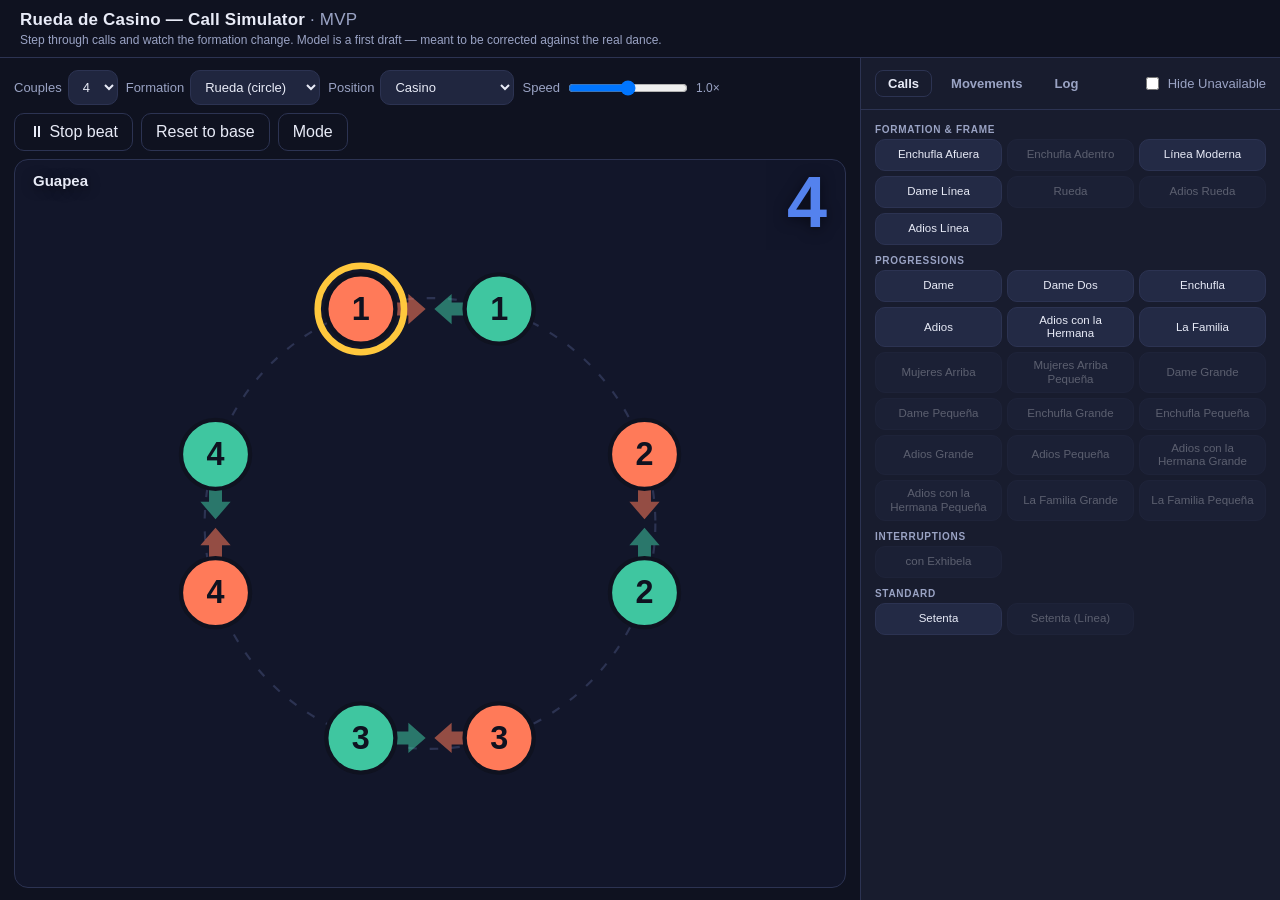
==== commit 2dbb25ee: "The window is fitted to the wheel, and the phone gets its height back Position becomes a control bes" ====
--- a/index.html
+++ b/index.html
@@ -30,7 +30,9 @@
      afford the room — Sam: "give the panel more horizontal room, the animation may shrink to pay for it." */
   .side{flex:0 0 420px;border-left:1px solid var(--line);background:var(--panel);
         display:flex;flex-direction:column;min-height:0}
-  .tabrow{display:flex;align-items:center;gap:6px;margin-bottom:10px}
+  /* Wraps, because on a narrow phone three tabs plus the checkbox do not fit on one line and a tab you
+     cannot see is a list you cannot reach. */
+  .tabrow{display:flex;flex-wrap:wrap;align-items:center;gap:6px}
   .tab{background:transparent;border:1px solid transparent;border-radius:8px;padding:5px 12px;
        font:inherit;font-size:13px;font-weight:600;color:var(--muted);cursor:pointer}
   .tab:hover{color:var(--ink)}
@@ -46,10 +48,18 @@
     header p{display:none}
     header{padding:8px 16px}
     .stagewrap{padding:8px 10px;gap:6px}
-    .toolbar{gap:6px}
+    .toolbar{gap:5px 7px}
     .toolbar label.ctl,.toolbar button,.toolbar select{font-size:12px}
     .toolbar button{padding:6px 10px}
     .modebar{margin:2px 0}
+    /* THE TOOLBAR IS THE BIGGEST CONSUMER OF HEIGHT ON A PHONE. At 375px it wrapped to five rows — 154px,
+       well over half of what the wheel itself got — because each control is a flex item that will not
+       split. Nothing here removes information: the controls simply stop reserving room they were not
+       using. The slider does not need 120px to be draggable, and the selects were padded for a mouse. */
+    .toolbar select{padding:5px 7px;border-radius:8px}
+    .toolbar label.ctl{gap:4px}
+    .toolbar #speed{width:74px}
+    .toolbar #speedval{font-size:11px}
   }
   /* Short landscape screens (e.g. phone held sideways): trim vertical chrome so everything still fits. */
   @media (orientation:landscape) and (max-height:560px){
@@ -60,6 +70,7 @@
     .side{flex-basis:340px}
   }
   .toolbar{display:flex;flex-wrap:wrap;gap:8px;align-items:center}
+  #speed{width:120px}
   .calls{display:flex;flex-wrap:wrap;gap:8px}
   /* Buttons live in a fixed GRID, not a wrapping flex row: a hover or a state change can alter a
      button's ink but never its cell, so nothing reflows and a button can't slide out from under the
@@ -86,18 +97,20 @@
   button.call{background:#232a45}
   button.primary{background:var(--accent);border-color:var(--accent);color:#0b1020;font-weight:600}
   button.ghost{background:transparent}
+  /* A toolbar button that latches (the Mode row's visibility toggle) reads as pressed while it is on. */
+  .toolbar button.on{background:var(--accent);border-color:var(--accent);color:#0b1020;font-weight:600}
   button:disabled{opacity:.32;cursor:not-allowed;border-color:var(--line)}
   button:disabled:hover{border-color:var(--line)}
-  .posbar{font-size:13px;color:var(--muted);margin-top:2px}
-  .posname{color:var(--ink);font-weight:600}
   select{font:inherit;background:var(--panel2);color:var(--ink);border:1px solid var(--line);
          padding:8px 10px;border-radius:10px}
   label.ctl{display:flex;align-items:center;gap:6px;color:var(--muted);font-size:13px}
+  label.ctl[hidden]{display:none}          /* author `display:flex` beats the UA's `hidden` — see .modebar */
   .card{background:var(--panel2);border:1px solid var(--line);border-radius:12px;padding:12px 14px}
   .card h2{margin:0 0 8px;font-size:12px;text-transform:uppercase;letter-spacing:.8px;color:var(--muted)}
   .legend{display:flex;gap:16px;font-size:13px}
   .dot{display:inline-block;width:12px;height:12px;border-radius:50%;margin-right:6px;vertical-align:-1px}
-  #log{max-height:120px;overflow:auto;font-size:13px;line-height:1.6}
+  /* No `max-height` any more: the log is its own tab, so the panel's scroll region is its height. */
+  #log{font-size:13px;line-height:1.6}
   #log .step{color:var(--muted)}
   #log .move{color:var(--ink);font-weight:600}
   #log .note{color:var(--muted);font-style:italic}
@@ -109,6 +122,9 @@
   .pill.F{background:rgba(63,198,160,.18);color:var(--follow)}
   .muted{color:var(--muted);font-size:12px;line-height:1.5}
   .modebar{display:flex;align-items:center;gap:8px;margin:6px 0 2px}
+  /* Same trap as `.grouped` below: `display:flex` is an AUTHOR rule and the `hidden` attribute is only
+     styled by the UA stylesheet, so the row has to be turned off explicitly or it ignores `hidden`. */
+  .modebar[hidden]{display:none}
   .modebar .modelabel{color:var(--muted);font-size:11px;text-transform:uppercase;letter-spacing:.7px}
   .modebtn{padding:6px 12px;border-radius:8px;background:var(--panel2);font-size:13px}
   .modebtn.active{background:var(--accent);color:#0b1020;border-color:var(--accent);font-weight:600}
@@ -139,10 +155,9 @@
   .queuelist .qcall .qnum{color:var(--muted);font-size:12px;margin-right:4px}
   /* The next call up is the one about to be danced — it reads brighter than the ones behind it. */
   .queuelist .qcall.qnext{opacity:1;font-weight:600}
-  .beatstrip{display:flex;justify-content:center;margin-top:2px}
-  .beatpips{display:flex;gap:8px}
-  .beatpips span{width:30px;height:9px;border-radius:5px;background:var(--line);transition:background .06s}
-  .beatpips span.on{background:var(--accent)}
+  /* The row of light-up beat pips that used to sit under the stage is gone. It said exactly what the
+     big number in the stage's top-right corner already says, and on a short screen the wheel needs
+     that band of height far more than the count needs saying twice. */
 </style>
 </head>
 <body>
@@ -165,13 +180,23 @@
           <option value="linea">Línea Moderna</option>
         </select>
       </label>
+      <!-- Position: both the readout of where the wheel is and the way to put it somewhere. It sits
+           next to Formation because the two are the same kind of statement — which floor plan, and
+           where within it — and because a line of its own was a band of height a phone cannot spare. -->
+      <label class="ctl">Position
+        <select id="position"></select>
+      </label>
       <label class="ctl">Speed
-        <input type="range" id="speed" min="0" max="1" step="0.01" value="0.5" style="width:120px;vertical-align:middle">
+        <!-- Width lives in the stylesheet, not here: inline styles beat the media query that needs to
+             shrink this on a phone, which is exactly the kind of thing that silently does nothing. -->
+        <input type="range" id="speed" min="0" max="1" step="0.01" value="0.5" style="vertical-align:middle">
         <span id="speedval" class="muted">1.0×</span>
       </label>
       <button id="beatToggle" class="ghost">⏸ Stop beat</button>
       <button id="reset" class="ghost">Reset to base</button>
-      <button id="undo" class="ghost">← Undo</button>
+      <!-- Mode is a practice setting, not a per-call control: you choose Live or Step once and then
+           leave it. So the row is off by default and this brings it back when you want it. -->
+      <button id="modeToggle" class="ghost">Mode</button>
     </div>
 
     <div class="stage">
@@ -186,10 +211,7 @@
       <div id="beatbig" class="beatbig">1</div>
     </div>
 
-    <div class="beatstrip"><div id="beatpips" class="beatpips"></div></div>
-    <div class="posbar">Formation: <span id="posname" class="posname">Casino position</span></div>
-
-    <div class="modebar">
+    <div class="modebar" id="modebar" hidden>
       <span class="modelabel">Mode</span>
       <button id="modeLive" class="modebtn">Live · queue calls</button>
       <button id="modeStep" class="modebtn">Step · pause for calls</button>
@@ -202,22 +224,29 @@
   </main>
 
   <aside class="side">
-    <!-- One panel, two tabs. Calls and Movements are the same kind of thing to a user — a list of things
-         you can fire — so they share a space rather than competing for one, and the tabs replace the two
-         `show` checkboxes that used to do the same job less clearly. -->
+    <!-- One panel, three tabs. Calls and Movements are the same kind of thing to a user — a list of
+         things you can fire — so they share a space rather than competing for one, and the tabs replaced
+         the two `show` checkboxes that used to do the same job less clearly. The Call log joined them
+         for the same reason: on a phone the panel can only really show one thing at a time, and the
+         list you are picking from should get all of it.
+
+         ONLY THE TAB ROW IS PINNED. Everything below it scrolls. The lists used to live up here in the
+         fixed block, which is why on a short screen the last few calls sat below the bottom of the
+         panel with no way to reach them. -->
     <div class="calls-pin">
       <div class="tabrow" role="tablist">
         <button class="tab active" id="tabCalls" role="tab" aria-selected="true">Calls</button>
         <button class="tab" id="tabMoves" role="tab" aria-selected="false">Movements</button>
-        <label class="ctl" style="margin-left:auto"><input type="checkbox" id="hideUnavail"> Hide Unavailable</label>
+        <button class="tab" id="tabLog" role="tab" aria-selected="false">Log</button>
+        <label class="ctl" id="hideUnavailLabel" style="margin-left:auto"><input type="checkbox" id="hideUnavail"> Hide Unavailable</label>
       </div>
+    </div>
+
+    <div class="side-scroll">
       <div class="grouped" id="callButtons"></div>
       <div class="grouped" id="moveButtons" hidden></div>
-      <p class="muted movehint" id="moveHint" hidden style="margin:8px 0 0">Fire one at a time to test — a movement runs to completion and can't be interrupted.</p>
-    </div>
-
-    <div class="side-scroll">
-      <div class="card" style="margin-top:0">
+      <p class="muted movehint" id="moveHint" hidden style="margin:0">Fire one at a time to test — a movement runs to completion and can't be interrupted.</p>
+      <div class="card" id="logCard" hidden style="margin-top:0">
         <h2>Call log</h2>
         <div id="log"></div>
       </div>
@@ -354,48 +383,6 @@
     beats: 8,
     play: { formation: 'circle', turn: 'cw' }
   },
-  /* DAME EÑE — the first figure in which a dancer LEAVES HIS MINI-WHEEL.
-   *
-   * Sam: "3 of the dancers in each mini wheel (both inner dancers and the outer follower) do exactly what
-   * they would do from that same position if they were doing a Dame Pequeña movement. The only dancer
-   * whose movement differs is the outside leader … If they start in LM Casino position, they change slots
-   * into the inner couple slot of the mini wheel one wheel anti-clockwise from their starting mini wheel.
-   * If they start in LM Exhibela position, they change slots into the inner couple slot of the mini wheel
-   * one wheel clockwise of their starting wheel."
-   *
-   * NOT COMPOSED, and that is the point of it. `compose: 'pequena'` runs a figure inside each mini-wheel's
-   * own context, where a landing in the wheel NEXT DOOR cannot even be addressed — the two-couple wheel's
-   * place vocabulary has no word for it. So this is a top-level Línea travel, which is what the group
-   * selectors, the `ring` in a landing and the per-dancer winding centre were all built to allow. It is
-   * the acceptance test for that work as much as it is a figure.
-   *
-   * Every dancer's clause is SLOTS ONLY — see the note at the travels. Measured, from LM Exhibela:
-   * intended paths 1.00x their straight line at 4, 6 and 8 couples; planned 1.11x / 1.02x / 1.00x with
-   * every pair clear of the corridor. */
-  dame_ene: {
-    label: 'Dame Eñe', linea: true,
-    desc: 'From Rueda Línea Moderna: every mini 2-couple wheel dances what looks like a Dame Pequeña — the inner leader crosses straight out to the outer slot of his own wheel and the followers stay on their spokes — except the OUTER LEADER leaves the wheel entirely, crossing to the inner couple slot of the mini wheel next door: one wheel anti-clockwise from LM Casino and from the LM Dile Que No position, one wheel clockwise from LM Exhibela. Every slot is filled exactly once, the spoke config does not change, and everyone ends in LM Exhibela ready for a Dile Que No. From the Dile Que No position the followers dance their ¾ circle back to their own spot, as they do in every Dame from there.',
-    requires: ['linea', 'linea_ex', 'linea_dile'], sets: 'linea_ex', progresses: 1, interrupt: true,
-    beats: 4,
-    anim: { speed: 0.10, rotSpeed: 0.42 },
-    play: { byFrom: {
-      /* The followers' figures are danced ON THEIR OWN MINI-WHEEL (`about: 'ownWheel'`) while the outer
-       * leader's journey is planned across the whole formation — one movement holding two centres at
-       * once, which is the thing no figure before this needed. */
-      linea:    { travel: 'dame_ene_acw',
-                  script: { F: { kind: 'to_lane', lane: 'ccw', bow: { side: 'right', amp: 'justMiss' }, about: 'ownWheel' } },
-                  opts: { steps: 16, settle: 0.3, beats: 4 } },
-      linea_ex: { travel: 'dame_ene_exhibela',
-                  script: { F: { kind: 'to_lane', lane: 'ccw', bow: { side: 'right', amp: 'justMiss' }, about: 'ownWheel' } },
-                  opts: { steps: 16, settle: 0.3, beats: 4 } },
-      // From the Dile Que No position she dances the ¾ circle back to the spot she started the movement
-      // on — the same close every Dame from there already uses, on her own mini-wheel.
-      linea_dile: { travel: 'dame_ene_acw',
-                    script: { F: { kind: 'three_quarter_circle', lane: 'ccw', about: 'ownWheel' } },
-                    opts: { steps: 32, settle: 0.28, beats: 4 },
-                    face: { L: 'partner', F: { from: 'travel', to: 'partnerEnd', after: 0.75, freeze: true } } },
-    } }
-  },
   adios_linea: {
     label: 'Adios Línea',
     desc: 'The same entry into Rueda Línea Moderna as Línea Moderna — primeros in to the inner ring one spoke clockwise, segundos straight out to the outer ring — but the primeros sweep CLOCKWISE the long way round into their new orientation instead of taking the tight anti-clockwise turn, which gives the figure its Adios-like character. Requires an even number of couples.',
@@ -461,12 +448,10 @@
     // them, over your own left shoulder — the same for inner and outer couples, because afuera never
     // changes which side a dancer passes on.
     play: { travel: 'dame', mirror: true,
-      // ONLY the pair this figure changes. It used to restate all four role keys as well, because
-      // `opts.passes` replaced the definition's map wholesale and omitting one dropped it; overrides now
-      // layer, so a figure names the pair it means and inherits the rest from `TRAVELS.dame`. (The old
-      // form also had to spell the roles out inline: `PASSES_RUEDA` is declared with the travel registry
-      // further down and is in its temporal dead zone here. Layering removes that problem too.)
-      opts: { steps: 24, settle: 0.3, beats: 4, passes: { partner0: 'right' } } },
+      // Stated inline rather than spread from PASSES_RUEDA, which is declared with the travel registry
+      // further down and is in its temporal dead zone here.
+      opts: { steps: 24, settle: 0.3, beats: 4,
+              passes: { 'L,F': 'left', 'F,L': 'left', 'L,L': 'right', 'F,F': 'right', partner0: 'right' } } },
     anim: { speed: 0.10, rotSpeed: 0.42 }
   },
   enchufla: {
@@ -749,17 +734,6 @@
   adios_hermana_pequena: { label: 'Adios con la Hermana Pequeña', lm: true, desc: 'Línea (pequeña): the same in every mini 2-couple wheel with Dame → Dame Pequeña.', from: ['linea'], seq: ['adios', 'leaders_enchufla', 'enchufla', 'dame_peq'] },
   la_familia_grande:  { label: 'La Familia Grande',  lm: true, desc: 'Línea (grande): Adios, Leader’s Enchufla, Enchufla, Adios, Adios, Dame on both rings, then a Dile Que No Grande.', from: ['linea'], seq: ['adios', 'leaders_enchufla', 'enchufla', 'adios', 'adios', 'dame_grande'] },
   la_familia_pequena: { label: 'La Familia Pequeña', lm: true, desc: 'Línea (pequeña): the same in every mini 2-couple wheel with Dame → Dame Pequeña.', from: ['linea'], seq: ['adios', 'leaders_enchufla', 'enchufla', 'adios', 'adios', 'dame_peq'] },
-  /* DAME EÑE, AND THE INTERRUPT IT ALREADY IS. Sam asked for three things: the call from LM Casino, an
-   * Enchufla Eñe, and "Dame Eñe as an interruption call, which replaces the final default Dile Que No in
-   * the current call chain with a Dile Que No (4) movement followed by a Dame Eñe movement from LM Dile
-   * Que No position". The third is not a third call — it is what THIS call already does, because which
-   * calls may take a pending Dile Que No's place is derived rather than listed: `canInterruptDile` asks
-   * whether `['dile4', …seq]` is danceable from the position that Dile Que No would have been danced
-   * from, and `dame_ene` requires `linea_dile`, which is exactly what `dile4` lands in. Writing it out
-   * separately would mint a second word for a call the caller already has — the Mujeres Arriba Grande
-   * mistake, one figure along. */
-  dame_ene:     { label: 'Dame Eñe',     lm: true, desc: 'Línea: every mini 2-couple wheel dances what looks like a Dame Pequeña, except each OUTER LEADER leaves for the wheel next door — anti-clockwise from LM Casino, clockwise from LM Exhibela — taking its inner couple slot. Then a Dile Que No. Shouted over a Dile Que No that has nothing queued behind it, it takes its place: a 4-beat Dile Que No into the Línea Dile Que No position, then Dame Eñe from there.', from: ['linea'], seq: ['dame_ene'] },
-  enchufla_ene: { label: 'Enchufla Eñe', lm: true, desc: 'Línea: an Enchufla on the spot, then Dame Eñe from the LM Exhibela it lands in — each outer leader crossing to the mini wheel one clockwise — then a Dile Que No.', from: ['linea'], seq: ['enchufla', 'dame_ene'] },
   // Non-progressing figure → a single Línea call (danced on the whole rings).
   setenta_lm: { label: 'Setenta (Línea)', lm: true, desc: 'Línea: Vacilala, Adios, Enchufla, Leader’s Enchufla, Enchufla on both rings — no partner change — then a Dile Que No Grande.', from: ['linea'], seq: ['vacilala', 'adios', 'enchufla', 'leaders_enchufla', 'enchufla'] }
 };
@@ -816,7 +790,6 @@
  * reach geometry through here rather than hard-coding a layout.
  * (Refactor Phase 2: the seam is established. The shared globals CX/CY/R_RING/DELTA_DEG/phase are
  * still module-level and read directly by the generators; folding those in comes in later phases.) */
-
 const FORMATIONS = {
   circle: {
     // Slot: where (station, lane) sits. The wheel rests in one of two configs: phase 0 (base) or
@@ -1436,15 +1409,6 @@
 const _ang = p => Math.atan2(p.y - CY, p.x - CX);
 const _rad = p => Math.hypot(p.x - CX, p.y - CY);
 const _polar = (a, r) => ({ x: CX + r * Math.cos(a), y: CY + r * Math.sin(a) });
-/* THE SAME THREE, ABOUT AN ARBITRARY POINT. `CX,CY` is the wheel a figure is being danced on, which for
- * every figure written so far is the only centre there is — the composition seam rebinds it per sub-wheel
- * rather than letting one figure hold two. A cross-wheel progression is the first thing that needs both
- * at once: the dancers staying in their mini-wheel turn about IT, while the one leaving turns about the
- * formation. So the centre becomes an argument, and `_ang`/`_rad`/`_polar` stay as the (very common)
- * case where it is the current wheel. */
-const _angAbout = (p, C) => Math.atan2(p.y - C.y, p.x - C.x);
-const _radAbout = (p, C) => Math.hypot(p.x - C.x, p.y - C.y);
-const _polarAbout = (a, r, C) => ({ x: C.x + r * Math.cos(a), y: C.y + r * Math.sin(a) });
 const _smooth = t => t * t * (3 - 2 * t);                // smoothstep — gentle ease in and out
 
 /* ------------------------------------------------------------------ *
@@ -1493,35 +1457,8 @@
 }
 // The signed angular sweep from aS to aE that stays nearest `base` — so a progression winds the way it
 // is meant to rather than always taking the short way round.
-/* Ties: the two branches were EXACTLY as near the declaration as each other, so the declaration did not
- * decide the figure's shape and floating point did. Recorded rather than thrown, because a tie is a
- * question for the figure's author, not a crash — see §50. Empty is the contract for shipped figures. */
-const SWEEP_TIES = [];
-function directedSweep(aS, aE, base, tag){
-  let s = aE - aS; while (s - base > Math.PI) s -= 2 * Math.PI; while (s - base < -Math.PI) s += 2 * Math.PI;
-  /* THE DEGENERACY, AND WHY IT MATTERS. `s` is whichever value congruent to `aE − aS` sits nearest the
-   * declared turn. When the two candidates are half a turn either side of it — a DIAMETRIC move with no
-   * declared turn is the everyday case — they are equidistant and the answer is decided by the fourteenth
-   * decimal place of two angles. That is not a small wobble: |sw| ≥ π is the LOOP threshold, so ±π
-   * chooses between winding one way and winding the other, and the two paths are not similar.
-   *
-   * Measured on a Línea figure whose leaders swap across their mini-wheel: three of them came out at
-   * −180.0000° and the fourth at +180.0000°, from arithmetic that is symmetric on paper. The odd one out
-   * looped the other way, met different traffic, and was carried 104px off his line resolving it —
-   * one dancer per couple count, a different dancer each count, with nothing in the figure to explain it.
-   *
-   * So the tie goes to the DECLARATION'S OWN SIGN, and to positive when the declaration is silent. Both
-   * halves matter: the sign rule is what makes `turn: -180` mean clockwise rather than "clockwise unless
-   * the arithmetic rounds the other way", and the positive default is what makes a silent figure at least
-   * consistent with itself across its own dancers. */
-  const TIE = 1e-6;
-  if (Math.abs(Math.abs(s - base) - Math.PI) < TIE){
-    const alt = s - Math.sign(s - base || 1) * 2 * Math.PI;
-    const want = Math.sign(base) || 1;
-    if (Math.sign(s) !== want && Math.sign(alt) === want) s = alt;
-    SWEEP_TIES.push({ tag: tag || null, base: +base.toFixed(6), s: +s.toFixed(6) });
-  }
-  return s;
+function directedSweep(aS, aE, base){
+  let s = aE - aS; while (s - base > Math.PI) s -= 2 * Math.PI; while (s - base < -Math.PI) s += 2 * Math.PI; return s;
 }
 function arcLenPath(pts){
   const cum = [0];
@@ -1533,188 +1470,6 @@
     const seg = cum[i] - cum[i - 1] || 1, f = (target - cum[i - 1]) / seg;
     return { x: pts[i - 1].x + (pts[i].x - pts[i - 1].x) * f, y: pts[i - 1].y + (pts[i].y - pts[i - 1].y) * f }; };
 }
-
-/* ------------------------------------------------------------------ *
- *  PASSING CONVENTIONS  (see PASSING.md)
- *
- *  "A passes on B's LEFT" means A travels along B's left-hand side. Said from A's own point of view,
- *  that puts B over A's RIGHT shoulder. The two phrasings describe one geometry and it is easy to read
- *  one as the other, so the mapping is written down once, here, and everything else refers to it.
- *
- *      side(a sees b) = sign( cross(heading_a, position_b − position_a) )
- *
- *  In screen coordinates (y is down) a POSITIVE cross means b is on a's right — so a is passing on b's
- *  left. `PASS_SIGN` names that correspondence so no other code has to rederive it.
- *
- *  The conventions are DESCRIPTIVE, not aspirational: measured across every movement, every resting
- *  position and 4/6/8 couples, all 144 head-on leader/follower traffic passes already obey the first
- *  line, and all 9 leader/leader passes in the Línea mini-wheels obey the second. Invariants §35 asserts
- *  both. A movement will be able to name an exception; until then this is the whole rule.
- * ------------------------------------------------------------------ */
-/* THE PASSING VOCABULARY, stated once (Sam, and easy to get backwards — see PASSING.md):
- *
- *     pass on the 'LEFT'   <=>  you travel along their left-hand side   <=>  you go by each other's RIGHT shoulders
- *     pass on the 'RIGHT'  <=>  you travel along their right-hand side  <=>  you go by each other's LEFT shoulders
- *
- * The side names WHOSE side you walk along; the shoulder names what you actually see go past. They are
- * opposites, and every sentence about passing in this codebase means the first form. `PASS_SIGN` is the
- * one place that correspondence is written as arithmetic, so nothing else rederives it: in screen
- * coordinates (y down) a positive cross(heading, other - self) means the other is on your RIGHT. */
-const PASS_SIGN = { left: +1, right: -1 };     // the side of the OTHER dancer that you travel along
-/* The rueda's role defaults — a NAMED SHORTHAND a movement may adopt, not a rule the engine applies.
- * They describe one wheel of couples and stop describing anything once a formation has rings, or has no
- * wheel at all. `PASSES_RUEDA` is where a definition picks them up. */
-/* The rueda's role defaults live with the travel registry as `PASSES_RUEDA`, which is where definitions
- * pick them up. `PASS_CONVENTION` used to sit here as a second, byte-identical copy that nothing read —
- * a fourth thing with an opinion about pass sides, and the easiest kind of drift to acquire. Gone. */
-/* The side `a` should pass `b` on. A movement's own `passes` map wins, and it may key on a RELATION as
- * well as on roles — `partner0` is "the dancer you were partnered with when the movement began".
- * Relations beat roles because they are more specific, and because they are the half of the vocabulary
- * that survives losing the rueda: a figure with no wheel still knows who came in with whom, while
- * "leader vs follower on a circle" stops meaning anything. Roles then conventions, as before, for
- * everything a movement does not name. */
-/* A MOVEMENT DECLARES ITS OWN PASSES. There is no global authority any more.
- * `PASSES_RUEDA` survives only as a NAMED DEFAULT a definition may spread into its own map
- * (`PASSES_RUEDA`) — useful shorthand for a figure danced on one wheel, and meaningless for anything
- * else. Sam: "the number of violations of the convention rule show that it's very outdated and needs to
- * be gotten rid of, particularly for complex formations. We should rely instead on dealing with
- * collisions from individual movements and specifying the passing direction for each collision."
- * That is the roadmap's authoring model arriving early: a movement owns the collisions it actually has.
- * A pair the movement does not name gets no convention — it falls through to "yield to your own left",
- * which is what the engine has always done where roles could not resolve one, and which the caller can
- * always override by naming the pair. */
-function passSide(roleA, roleB, passes, rel){
-  if (!passes) return null;
-  const rels = rel == null ? [] : (Array.isArray(rel) ? rel.filter(Boolean) : [rel]);
-  for (const r of rels) if (passes[r]) return passes[r];   // most specific first — see buildSideBook
-  return passes[roleA + ',' + roleB] || null;
-}
-
-/* ------------------------------------------------------------------ *
- *  THE SIDE BOOK — the one owner of "which side do these two pass on".
- *
- *  Before this, that question had three writers and two readers. The map was CONSTRUCTED at author time
- *  (defaults spread flat into every travel), again in `resolveTravel` (where `opts.passes` REPLACED the
- *  whole map rather than merging into it), and a third time in `grandeFrames` (where the formation's
- *  radial clauses were spread LAST and so beat anything a figure declared under those keys). It was then
- *  READ by two functions that could disagree — one gated on `o.roleOf`, one not — each of which invented
- *  "left" when nothing answered. And `SIDE_FAULTS` verified a pass only when a side was named, so an
- *  invented side was both forced AND unjudged.
- *
- *  Three shipped bugs came out of that in three consecutive versions: a Dame Grande told the Casino
- *  Dame's side because a composition did not translate the position; a Dame Pequeña driven onto the wrong
- *  shoulder by an invented default while the intended path already went the right way, with zero faults
- *  recorded; and an `outerL` clause overriding a figure's own declaration. Sam: "I'm particularly worried
- *  … that there are multiple parts of the codebase which are trying to take ownership of dictating pass
- *  direction."
- *
- *  So: ONE book, built once per plan, answering every pair with a SIDE and a PROVENANCE.
- *
- *      book.lookup(a, b) → { side, source, key }
- *        source 'declared' — the movement named this pair, by relation or by roles
- *        source 'formation' — the formation supplied it for a pair the movement did not name
- *        source 'default'  — nobody named it; the engine fell back to "yield to your own left"
- *
- *  The provenance is the point. A defaulted side is no longer indistinguishable from a chosen one: the
- *  planner records every one, `SIDE_FAULTS` judges them like any other, and §36d fails if a default ever
- *  turns out to be load-bearing — which is the exact signature of the Dame Pequeña bug, and the exact
- *  question the authoring loop will one day put to the user ("these two contest the corridor and nobody
- *  said which way; which is it?"). Ask-don't-guess needs somewhere to notice that it is guessing. Here.
- * ------------------------------------------------------------------ */
-function buildSideBook(o){
-  const declared = o.passes || null;
-  /* The formation's own clauses (Línea's radial "outer goes outside inner") fill gaps the movement left,
-   * and never overwrite it. Spread last, as they used to be, they beat a figure that named the same pair
-   * deliberately — which is a formation overruling a figure about the figure's own dancing. */
-  const formation = o.formationPasses || null;
-  const relOf = o.relation || null;
-  const roleOf = o.roleOf || null;
-  const seen = [];                       // every distinct pair the book was asked about, with provenance
-  const book = {
-    lookup(a, b){
-      /* RELATIONS NEST, AND THE LOOKUP WALKS THE WHOLE CHAIN. `relation` answers with every relation that
-       * holds between two dancers, most specific first — your partner is ALSO someone in your starting
-       * wheel; the woman you arrive beside is ALSO someone in the wheel you are going to. Trying only the
-       * most specific one and then dropping to roles is how a figure that declared the GENERAL rule got
-       * the engine's default for the specific case inside it.
-       *
-       * Sam, on Dame Eñe from the Dile Que No position: "the outer leaders should start their path
-       * passing to the right of their current follower partner, but then instead pass to their left …
-       * didn't I define the outer leaders as passing all other dancers in their starting inner wheel
-       * (which includes their current follower) on the right?" He did. `wheel0: 'right'` was declared,
-       * his partner is in that wheel, and the book resolved the pair as `partner0`, found nothing
-       * declared under that name, skipped `wheel0` entirely and defaulted to 'left' — the exact side he
-       * had ruled against. Walking the chain is the fix: `partner0` first because it is the more precise
-       * statement, then `wheel0`, and a figure that names either is honoured. */
-      const relRaw = relOf && relOf(a, b);
-      const rels = relRaw == null ? [] : (Array.isArray(relRaw) ? relRaw.filter(Boolean) : [relRaw]);
-      const rk = (roleOf ? roleOf(a) : null) + ',' + (roleOf ? roleOf(b) : null);
-      /* A RELATION MAY BE QUALIFIED BY THE ROLES IN IT, and that key wins over the bare relation. A
-       * relation that names a GROUP — `wheel0`, `wheel1` — covers four dancers of two roles, and a figure
-       * can want different sides for the two. Sam, on Dame Eñe: "outer leaders pass on the right of all
-       * the dancers in their starting mini wheel" AND "outer leaders pass on the right of the other outer
-       * leaders" — the second is about the wheel he is arriving INTO, where everyone else is 'left'. With
-       * only a bare `wheel1` there is no way to say it: the relation beats the role key, so `'L,L'` never
-       * gets a hearing. `'wheel1:L,L'` is that sentence, and it is strictly more specific than `wheel1`,
-       * which is why it is tried first rather than being another thing with an opinion. */
-      for (const src of [[declared, 'declared'], [formation, 'formation']]){
-        const map = src[0]; if (!map) continue;
-        for (const rel of rels){
-          const qk = rel + ':' + rk;
-          if (map[qk]) return { side: map[qk], source: src[1], key: qk };
-          if (map[rel]) return { side: map[rel], source: src[1], key: rel };
-        }
-        if (map[rk]) return { side: map[rk], source: src[1], key: rk };
-      }
-      /* NOT SILENT. Same behaviour the engine has always had where nothing resolved — everyone yields to
-       * their own left, which keeps simultaneous passes reinforcing rather than cancelling — but it is
-       * now an ANSWER WITH A NAME rather than a `+1` returned from four places. */
-      return { side: 'left', source: 'default', key: rk };
-    },
-    // Record a lookup that actually mattered: `t` is when they were closest, `gap` how close.
-    note(a, b, t, gap){ const e = book.lookup(a, b); seen.push({ a, b, t, gap, ...e }); return e; },
-    entries(){ return seen; },
-  };
-  return book;
-}
-// Every plan's defaulted encounters that were CONTESTED — the corridor was breached and nobody had said
-// which way. Read by §36d and, in time, by the authoring UI: this is the list of questions.
-const DEFAULTED_PASSES = [];
-/* Pairs whose two declared sides cannot both be honoured — they do not oppose, so placing each on their
- * own side fails to separate them. Reported rather than silently substituted: an unsatisfiable pair of
- * declarations is something the figure's author needs to know, and it is what the authoring loop will
- * surface when a user's answers contradict each other. */
-const SIDE_CONFLICTS = [];
-
-// Every solve that could not hold its corridor, in order. Empty is the contract.
-/* A plain unit vector. Deliberately NOT `dirFrom`: these are central differences over a fortieth of a
- * move, so they are legitimately sub-pixel, and recording them would swamp the direction-derivation
- * probe (§33e) with exactly the small-but-real steps it exists to distinguish from noise. */
-function _unit(vx, vy){ const L = Math.hypot(vx, vy); return L < 1e-9 ? null : { x: vx / L, y: vy / L }; }
-const PLAN_FAULTS = [];
-let PATH_DEBUG = null;    // set to [] to trace the elastic's passes
-let LAST_SWEEPS = {};
-/* …and the point each of those sweeps was measured about. One centre per movement was an invariant of
- * the engine until a clause could name its own; §26 has to ask each dancer about the right point or it
- * is checking a cross-wheel traveller's winding around somebody else's wheel. */
-let LAST_CENTRES = {};
-/* …and what each traveller was ASKED for: the resolved reference, the declared turn in radians, and the
- * start/landing stations. The sweep alone cannot say whether a surprising path came from a surprising
- * declaration or from the geometry it was resolved against, and telling those apart is most of debugging
- * a new figure. */
-let LAST_TARGETS = {};
-let VIA_TRACE = null;      // per-dancer declared winding from the most recent travel
-// Encounters whose intended paths already sit on the opposite shoulder to the one the movement declared.
-// Easing them apart cannot fix that — it drives them further onto the wrong side — so it is reported.
-const SIDE_FAULTS = [];
-/* Every solve's COVERAGE: how many dancers were in play and how many pairs were actually held apart.
- * A collision test can only ever find what it looked at, so the size of the candidate set is itself
- * part of the contract — and it is not observable from the frames, because a pair nobody checked
- * usually clears anyway. It did here: narrowing the set back to cross-group only leaves every measured
- * path unchanged and every behavioural check green, which is exactly why this is recorded structurally
- * and asserted by invariants §33f rather than inferred from what the dancers did. */
-const PLAN_LOG = [];
-
 /* ------------------------------------------------------------------ *
  *  planCrossings — THE crossing planner, shared by every figure that moves dancers between couples.
  *
@@ -1748,20 +1503,93 @@
  *    o.group(id)    effort-sharing group key; o.groups names the two groups being balanced.
  *    o.clearance    centre-distance to hold between a crossing pair
  *    o.engage       how near two intended paths must come to count as one engagement
+ *    o.forceShare   pin the first group's share instead of balancing (A/B testing)
  *
  *  Returns { at(id,t), share, scale }.
  * ------------------------------------------------------------------ */
-
+/* ------------------------------------------------------------------ *
+ *  PASSING CONVENTIONS  (see PASSING.md)
+ *
+ *  "A passes on B's LEFT" means A travels along B's left-hand side. Said from A's own point of view,
+ *  that puts B over A's RIGHT shoulder. The two phrasings describe one geometry and it is easy to read
+ *  one as the other, so the mapping is written down once, here, and everything else refers to it.
+ *
+ *      side(a sees b) = sign( cross(heading_a, position_b − position_a) )
+ *
+ *  In screen coordinates (y is down) a POSITIVE cross means b is on a's right — so a is passing on b's
+ *  left. `PASS_SIGN` names that correspondence so no other code has to rederive it.
+ *
+ *  The conventions are DESCRIPTIVE, not aspirational: measured across every movement, every resting
+ *  position and 4/6/8 couples, all 144 head-on leader/follower traffic passes already obey the first
+ *  line, and all 9 leader/leader passes in the Línea mini-wheels obey the second. Invariants §35 asserts
+ *  both. A movement will be able to name an exception; until then this is the whole rule.
+ * ------------------------------------------------------------------ */
+/* THE PASSING VOCABULARY, stated once (Sam, and easy to get backwards — see PASSING.md):
+ *
+ *     pass on the 'LEFT'   <=>  you travel along their left-hand side   <=>  you go by each other's RIGHT shoulders
+ *     pass on the 'RIGHT'  <=>  you travel along their right-hand side  <=>  you go by each other's LEFT shoulders
+ *
+ * The side names WHOSE side you walk along; the shoulder names what you actually see go past. They are
+ * opposites, and every sentence about passing in this codebase means the first form. `PASS_SIGN` is the
+ * one place that correspondence is written as arithmetic, so nothing else rederives it: in screen
+ * coordinates (y down) a positive cross(heading, other - self) means the other is on your RIGHT. */
+const PASS_SIGN = { left: +1, right: -1 };     // the side of the OTHER dancer that you travel along
+/* The rueda's role defaults — a NAMED SHORTHAND a movement may adopt, not a rule the engine applies.
+ * They describe one wheel of couples and stop describing anything once a formation has rings, or has no
+ * wheel at all. `PASSES_RUEDA` is where a definition picks them up. */
+const PASS_CONVENTION = {
+  'F,L': 'left',      // a leader and an oncoming follower each pass on the other's left,
+  'L,F': 'left',      //   so each goes by the other's RIGHT shoulder
+  'L,L': 'right',     // two leaders meeting head-on — as they do when a Dame from Exhibela on a
+  'F,F': 'right',     //   2-couple mini rueda brings them together in the middle — pass on each
+};                    //   other's right, so each goes by the other's LEFT shoulder
+/* The side `a` should pass `b` on. A movement's own `passes` map wins, and it may key on a RELATION as
+ * well as on roles — `partner0` is "the dancer you were partnered with when the movement began".
+ * Relations beat roles because they are more specific, and because they are the half of the vocabulary
+ * that survives losing the rueda: a figure with no wheel still knows who came in with whom, while
+ * "leader vs follower on a circle" stops meaning anything. Roles then conventions, as before, for
+ * everything a movement does not name. */
+/* A MOVEMENT DECLARES ITS OWN PASSES. There is no global authority any more.
+ * `PASS_CONVENTION` survives only as a NAMED DEFAULT a definition may spread into its own map
+ * (`PASSES_RUEDA`) — useful shorthand for a figure danced on one wheel, and meaningless for anything
+ * else. Sam: "the number of violations of the convention rule show that it's very outdated and needs to
+ * be gotten rid of, particularly for complex formations. We should rely instead on dealing with
+ * collisions from individual movements and specifying the passing direction for each collision."
+ * That is the roadmap's authoring model arriving early: a movement owns the collisions it actually has.
+ * A pair the movement does not name gets no convention — it falls through to "yield to your own left",
+ * which is what the engine has always done where roles could not resolve one, and which the caller can
+ * always override by naming the pair. */
+function passSide(roleA, roleB, passes, rel){
+  if (!passes) return null;
+  if (rel && passes[rel]) return passes[rel];
+  return passes[roleA + ',' + roleB] || null;
+}
+
+// Every solve that could not hold its corridor, in order. Empty is the contract.
+/* A plain unit vector. Deliberately NOT `dirFrom`: these are central differences over a fortieth of a
+ * move, so they are legitimately sub-pixel, and recording them would swamp the direction-derivation
+ * probe (§33e) with exactly the small-but-real steps it exists to distinguish from noise. */
+function _unit(vx, vy){ const L = Math.hypot(vx, vy); return L < 1e-9 ? null : { x: vx / L, y: vy / L }; }
+const PLAN_FAULTS = [];
+let LAST_SWEEPS = {};
+let VIA_TRACE = null;      // per-dancer declared winding from the most recent travel
+// Encounters whose intended paths already sit on the opposite shoulder to the one the movement declared.
+// Easing them apart cannot fix that — it drives them further onto the wrong side — so it is reported.
+const SIDE_FAULTS = [];
+/* Every solve's COVERAGE: how many dancers were in play and how many pairs were actually held apart.
+ * A collision test can only ever find what it looked at, so the size of the candidate set is itself
+ * part of the contract — and it is not observable from the frames, because a pair nobody checked
+ * usually clears anyway. It did here: narrowing the set back to cross-group only leaves every measured
+ * path unchanged and every behavioural check green, which is exactly why this is recorded structurally
+ * and asserted by invariants §33f rather than inferred from what the dancers did. */
+const PLAN_LOG = [];
 function planCrossings(o){
-  const __t0 = (typeof performance !== 'undefined' && performance.now) ? performance.now() : Date.now();
-  /* ONE BOOK PER PLAN, built before anything reads a side, and the only thing that answers "which side".
-   * `sideVec`, which aims the vias, is now the ONLY thing that asks it — `sideFor` went with the episode
-   * machinery below. One book, one reader. They used to be two, and they could disagree, because one
-   * gated on `o.roleOf` and the other did not. */
-  const BOOK = buildSideBook(o);
   const NSMP = o.samples || 40, smpT = [];
   for (let i = 1; i <= NSMP; i++) smpT.push(i / NSMP);
   const CLEAR = o.clearance, ENGAGE = (o.engage != null) ? o.engage : CLEAR;
+  const R_MIN = 0.34, R_MAX = 0.35;                        // ramp spans as fractions of the move
+  const ss5 = x => { x = Math.max(0, Math.min(1, x)); return x * x * x * (x * (6 * x - 15) + 10); };
+  const endEnvAt = t => _smooth(Math.min(1, Math.min(t, 1 - t) / 0.08));   // 0 at both ends: landings stay exact
   const gap = (a, b, t) => { const p = o.base(a, t), q = o.base(b, t); return Math.hypot(p.x - q.x, p.y - q.y); };
   // Keep only the pairs that really crowd, and plan each one's EPISODE — the interval its intended paths
   // sit within the engagement distance. Smoothness lives in TIME: a reactive spatial trigger is crossed in
@@ -1773,13 +1601,14 @@
   // share a single offset, so it deviates as a rigid body instead of being pulled apart. Partners inside
   // a unit are skipped as a candidate pair — they are held together by the figure, not by the planner.
   const unit = o.unit || (id => id);
+  const mates = {}; o.ids.forEach(id => mates[unit(id)] = mates[unit(id)] || []);
+  const live = [];
   // Every pair the solve must hold apart: all candidates except partners inside one rigid unit, whose
-  // spacing the figure fixes. Every one of these is solved against, not just the ones that crowd on the
-  // INTENDED paths, because an evasion can push together a pair that was never in trouble. Two couples
-  // passing head-on are the clean example: each sidesteps away from the partner it was going to hit and
-  // straight toward the other one.
+  // spacing the figure fixes. `live` (below) is the subset that crowds on the INTENDED paths and so earns
+  // a swell — but the amplitude is solved against ALL of these, because an evasion can push a pair
+  // together that was never in trouble to begin with. Two couples passing head-on are the clean example:
+  // each sidesteps away from the partner it was going to hit and straight toward the other one.
   const skip = new Set();
-  const PAIRKEY0 = (a, b) => (a < b ? a + '|' + b : b + '|' + a);
   (o.exclude || []).forEach(pr => { skip.add(pr[0] + '\u0000' + pr[1]); skip.add(pr[1] + '\u0000' + pr[0]); });
   const checkPairs = [];
   for (let i = 0; i < o.ids.length; i++) for (let j = i + 1; j < o.ids.length; j++){
@@ -1788,32 +1617,83 @@
     if (skip.has(a + '\u0000' + b)) continue;          // declared as gathering into one couple
     checkPairs.push([a, b]);
   }
-  /* THE EPISODE MACHINERY IS GONE. It used to live here: `engagePair` built a smooth swell window for
-   * every crowding pair, `mates`/`normalOf`/`bumpOf`/`proxOf`/`shareOf` turned those into a per-unit
-   * lateral offset, and a share was balanced between the two groups. It was the planner's original
-   * design, and the via model replaced it — but only the OUTPUT was replaced. The machinery kept running:
-   * an O(pairs x samples) sweep on every plan whose every product (`proxOf`, `bumpOf`, `normalOf`,
-   * `shareOf`, `ep.amp`) was computed and read by nothing, surviving only because `live.length` happened
-   * to gate the failure warning. `share` and `scale` were frozen at 0.5 and 1, and `forceShare` was inert.
-   *
-   * Deleting it also collapses the last of the two side readers. `sideFor` existed solely to sign an
-   * episode's swell, so with the swell gone there is exactly ONE thing in the engine that asks the Side
-   * Book which way a dancer goes: `sideVec`, which aims the vias. That is the separation of concerns the
-   * Side Book was built for, arriving in full.
-   *
-   * `share` and `scale` remain in the return value because callers read them (`pequenaFrames` gates on
-   * `plan.scale > 0`); they are constants and documented as such. */
-  /* Do these two MEET, or are they going the same way? Only a head-on pass has a mutual side to judge
-   * (PASSING.md) — two dancers travelling roughly together are not passing each other at all. Kept from
-   * the machinery above because the judging sweep needs it; nothing else there does. */
-  function headOnAt(a, b, t){
-    const h = 1 / (2 * NSMP);
-    const da = _unit(o.base(a, Math.min(1, t + h)).x - o.base(a, Math.max(0, t - h)).x,
-                     o.base(a, Math.min(1, t + h)).y - o.base(a, Math.max(0, t - h)).y);
-    const db = _unit(o.base(b, Math.min(1, t + h)).x - o.base(b, Math.max(0, t - h)).x,
-                     o.base(b, Math.min(1, t + h)).y - o.base(b, Math.max(0, t - h)).y);
-    return !!(da && db && (da.x * db.x + da.y * db.y) < -0.3);
-  }
+  /* Encounters are built on demand, not once up front. A collision resolved by moving two dancers can
+   * push a third pair together — Sam's loop: "as those collisions are resolved, new collisions may occur,
+   * which need to be added dynamically to the list of collisions... until there are no more collisions on
+   * any dancer's path". `engagePair` is therefore callable at any point in the solve, and remembers what
+   * it has already built. */
+  const epByPair = {}, episodes = [];
+  const pairKey = (a, b) => (a < b ? a + '\u0000' + b : b + '\u0000' + a);
+  function engagePair(a, b, force){
+    const key = pairKey(a, b);
+    // A pair recorded as "no collision" on the first pass MUST still be engageable later: that is the
+    // whole point of the loop, since resolving one collision is what pushes a new pair together. Only a
+    // built episode is remembered; a negative answer is not cached against a later `force`.
+    if (epByPair[key]) return epByPair[key];
+    let crowd = false;
+    for (let s = 0; s < NSMP && !crowd; s++) if (gap(a, b, smpT[s]) < CLEAR) crowd = true;
+    if (!crowd && !force) return null;
+    let t0 = null, t1 = null;
+    for (let s = 0; s < NSMP; s++){ const t = smpT[s];
+      if (gap(a, b, t) < ENGAGE){ if (t0 === null) t0 = t; t1 = t; } }
+    if (t0 === null){                                     // forced open late: no window on the BASE paths,
+      let tc0 = 0.5, g0 = Infinity;                       // so centre it where they actually come closest
+      for (let s = 0; s < NSMP; s++){ const g = gap(a, b, smpT[s]); if (g < g0){ g0 = g; tc0 = smpT[s]; } }
+      t0 = Math.max(0, tc0 - 0.1); t1 = Math.min(1, tc0 + 0.1);
+    }
+    const upEnd = Math.max(t0, R_MIN), upStart = Math.max(0, upEnd - R_MAX);
+    const dnStart = Math.min(t1, 1 - R_MIN), dnEnd = Math.min(1, dnStart + R_MAX);
+    const ep = { upStart, upEnd, dnStart, dnEnd };
+    // WHICH WAY each of them eases, per encounter rather than per movement. A dancer moves AWAY from the
+    // dancer she is passing — the side he is actually on at their closest approach — so two dancers in the
+    // same role separate instead of sliding sideways together, and one dancer can pass one person on her
+    // left and another on her right in the same figure. It used to be a single `pass:'in'|'out'` declared
+    // once per role for a whole movement, which could express neither.
+    let tc = t0, gc = Infinity;
+    for (let s = 0; s < NSMP; s++){ const t = smpT[s], g = gap(a, b, t); if (g < gc){ gc = g; tc = t; } }
+    const sideAB = sideOfBase(a, b, tc);
+    // The CONVENTION decides the side, not the instantaneous geometry. It has to: "move away from where
+    // he actually is" reads well for one encounter and falls apart for several, because a dancer with
+    // passers on both sides nets out to no evasion at all and walks straight through them (measured: a
+    // Dame from Exhibela closing to 2.86px). A convention gives every dancer of a role the same answer,
+    // so simultaneous passes reinforce instead of cancelling — which is what the old per-role
+    // `pass:'in'|'out'` was really encoding, minus the ability to vary it per encounter.
+    // Geometry is the fallback where roles are meaningless — a unit that is a whole couple has no role —
+    // and elsewhere it is the check, below.
+    const sideFor = (x, y) => {
+      const nm = passSide(o.roleOf && o.roleOf(x), o.roleOf && o.roleOf(y), o.passes, o.relation && o.relation(x, y));
+      /* A RADIAL side, for dancers whose relationship to each other is which ring they are on rather than
+       * which way they are heading. 'out' means you go round the OUTSIDE of them, 'in' the inside. It is
+       * still a rule and not instantaneous geometry-chasing — the formation fixes which way is outward,
+       * not where the other dancer happens to be — so simultaneous passes reinforce exactly as the
+       * left/right conventions do. Sam: an outer-ring dancer "passes on the inner dancer's outward side",
+       * so the two rings never interleave. */
+      if ((nm === 'out' || nm === 'in') && o.orbit){
+        // x's own left normal at the moment of closest approach. Taken from `o.base` directly rather
+        // than from `normalOf`, which is defined further down and which averages over a unit — there are
+        // no units in a formation-wide pass, and this has to be answerable here.
+        const h = 1 / (2 * NSMP);
+        const A = o.base(x, Math.max(0, tc - h)), B = o.base(x, Math.min(1, tc + h));
+        const d = _unit(B.x - A.x, B.y - A.y), P = o.base(x, tc);
+        const away = _unit(P.x - o.orbit.x, P.y - o.orbit.y);
+        if (!d || !away) return +1;
+        const alongLeft = (d.y * away.x + -d.x * away.y) >= 0 ? +1 : -1;
+        return alongLeft * (nm === 'out' ? +1 : -1);
+      }
+      const c = o.roleOf && PASS_SIGN[nm];
+      // No roles to resolve a convention with — a unit that is a whole couple has no role, and the
+      // synthetic planner cases have none either. Then everyone yields to their own LEFT, which is what
+      // the engine has always done (the offset was a magnitude and the direction was each dancer's own
+      // left normal) and keeps simultaneous passes reinforcing rather than cancelling.
+      return (c === undefined || c === null) ? +1 : c;
+    };
+    mates[unit(a)].push({ ep, sign: sideFor(a, b) });
+    mates[unit(b)].push({ ep, sign: sideFor(b, a) });
+    live.push({ a, b, tc, headOn: headOnAt(a, b, tc) });
+    epByPair[key] = ep; episodes.push(ep);
+    return ep;
+  }
+  checkPairs.forEach(pr => engagePair(pr[0], pr[1], false));
   // A pass is judged on its SIDE whenever the two come near enough to be passing each other at all —
   // which is a wider net than the pairs that crowd. Two dancers who go by comfortably still go by on a
   // side, and a figure that sends them past the wrong shoulder is wrong however much room it leaves.
@@ -1828,14 +1708,7 @@
     // say about it. Still fully checked for collisions; just not judged on a side.
     // …UNLESS the movement names that pair. Declaring a side turns the figure's handedness from something
     // only the code knew into something stated and therefore checkable, which is the whole point.
-    // "The movement named THIS PAIR" — by relation, which is what makes a couple's own handedness
-    // checkable. Asked of the book so there is one definition of 'named'.
-    const bk = BOOK.lookup(a, b);
-    /* "The movement named THIS PAIR" — by any relation in their chain, since the book may legitimately
-     * have answered on the wheel-wide rule rather than the individual one. */
-    const relsHere = o.relation ? o.relation(a, b) : null;
-    const relList = relsHere == null ? [] : (Array.isArray(relsHere) ? relsHere : [relsHere]);
-    const named = bk.source === 'declared' && relList.some(r => bk.key === r || bk.key.startsWith(r + ':'));
+    const named = o.relation && o.passes && o.passes[o.relation(a, b)];
     if (!named && o.bonded && o.bonded(a, b)) return;
     /* Judge a side only where there was a COLLISION to resolve. A declared side exists to settle which
      * way two dancers get out of each other's way; where their intended paths already hold the corridor
@@ -1843,13 +1716,6 @@
      * meant to help ends up fighting the shortest path. Sam: "if a pass side is not helping to resolve a
      * possible collision, it is not useful, and should be discarded." */
     if (gc <= CLEAR && (named || headOnAt(a, b, tc))) judged.push({ a, b, tc });
-    /* A CONTESTED PAIR NOBODY NAMED IS A QUESTION. Their corridor is genuinely breached, so a side had to
-     * be chosen, and the engine chose — "yield to your own left" — without anyone saying so. That is the
-     * signature of every pass-side bug this engine has shipped, and it is also precisely what the
-     * authoring loop will ask the user. Recorded rather than acted on: the path is unchanged, the fact
-     * that it rested on a guess is not. §36d reads this. */
-    if (gc <= CLEAR && bk.source === 'default' && !NAT_NOEVADE)
-      DEFAULTED_PASSES.push({ a, b, t: tc, gap: +gc.toFixed(2), key: bk.key, tag: o.tag || null });
   });
   // A unit eases along the LEFT NORMAL of its own travel — its centroid's travel, so a bonded couple
   // sidesteps as one body instead of shearing. This is the general rule; the radial offset the ring
@@ -1860,6 +1726,62 @@
   const centroid = (u, t) => { const ms = memberIds[u]; let x = 0, y = 0;
     ms.forEach(id => { const p = o.base(id, t); x += p.x; y += p.y; });
     return { x: x / ms.length, y: y / ms.length }; };
+  const normalOf = (u, t) => {
+    const h = 1 / (2 * NSMP);
+    const A = centroid(u, Math.max(0, t - h)), B = centroid(u, Math.min(1, t + h));
+    const d = _unit(B.x - A.x, B.y - A.y);
+    return d ? { x: d.y, y: -d.x } : { x: 0, y: 0 };        // left of travel; a standing unit has none
+  };
+  // Which side of `a` is `b` on at time t, along a's own travel? +1 = b is on a's right.
+  function sideOfBase(a, b, t){
+    const h = 1 / (2 * NSMP);
+    const A = o.base(a, Math.max(0, t - h)), B = o.base(a, Math.min(1, t + h));
+    const d = _unit(B.x - A.x, B.y - A.y);
+    if (!d) return 0;                                        // a is standing: no side to speak of
+    const p = o.base(a, t), q = o.base(b, t);
+    return Math.sign(d.x * (q.y - p.y) - d.y * (q.x - p.x));
+  }
+  function headOnAt(a, b, t){
+    const h = 1 / (2 * NSMP);
+    const da = _unit(o.base(a, Math.min(1, t + h)).x - o.base(a, Math.max(0, t - h)).x,
+                     o.base(a, Math.min(1, t + h)).y - o.base(a, Math.max(0, t - h)).y);
+    const db = _unit(o.base(b, Math.min(1, t + h)).x - o.base(b, Math.max(0, t - h)).x,
+                     o.base(b, Math.min(1, t + h)).y - o.base(b, Math.max(0, t - h)).y);
+    return !!(da && db && (da.x * db.x + da.y * db.y) < -0.3);
+  }
+  const bumpOf = (ep, t) => {
+    const rise = ss5((t - ep.upStart) / Math.max(1e-6, ep.upEnd - ep.upStart));
+    const fall = 1 - ss5((t - ep.dnStart) / Math.max(1e-6, ep.dnEnd - ep.dnStart));
+    return Math.min(rise, fall);
+  };
+  // A unit's profile is the smooth union of its swells: overlapping passes merge into one wider crest
+  // rather than needing a special case. A couple takes the union of BOTH partners' engagements, which is
+  // what makes it ease as one body — if either of them would be brushed, the couple moves.
+  // Within one direction the swells still MERGE — overlapping passes become one wider crest rather than
+  // stacking into a double-width lurch. Across directions they SUM, which is the whole point: a dancer
+  // easing left for one passer and right for another nets out correctly wherever the two overlap, and if
+  // they overlap so much that neither can be satisfied the amplitude solve fails and says so.
+  /* Each encounter carries its OWN amplitude, in pixels — the corridor that collision needs and no more.
+   * A single amplitude for the whole movement meant one tight pair made every dancer swing wide, which is
+   * what made the evasion read as searching rather than dancing. Within a direction the swells still
+   * merge rather than stack (the widest crest wins, so two overlapping passes become one wider one); across
+   * directions they still sum, which is what lets a dancer ease left for one passer and right for another. */
+  const proxOf = (u, t) => {
+    const ms = mates[u]; if (!ms.length) return 0;
+    let accR = 0, accL = 0;
+    ms.forEach(m => { const b = bumpOf(m.ep, t) * (m.ep.amp || 0);
+      if (m.sign >= 0) accR = Math.max(accR, b); else accL = Math.max(accL, b); });
+    return accR - accL;
+  };
+  const gA = (o.groups || [])[0], gB = (o.groups || [])[1];
+  const yields = o.yields || (() => true);
+  const shareOf = (id, w) => yields(id) ? (o.group(id) === gA ? w : 1 - w) : 0;
+  // If one whole group is scripted it can't take any of the corridor, so the other takes all of it —
+  // balancing against a group that never deviates would otherwise drive the movers' share to zero.
+  const moves = g => o.ids.some(id => o.group(id) === g && yields(id) && mates[unit(id)].length);
+  const movesA = moves(gA), movesB = moves(gB);
+  const fixedShare = (movesA && movesB) ? null : (movesA ? 1 : (movesB ? 0 : 0.5));
+  // Clearance depends only on the TOTAL corridor, so the amplitude is solved once (at an even split) and
   // the share only rebalances who yields.
   /* AN EVASION MAY NOT TURN AN ORBIT INSIDE OUT. A unit eases along the normal to its own travel, and on
    * a path that goes round a centre that normal is radial — so an offset comparable to the radius does
@@ -1873,38 +1795,75 @@
    * midpoint" means arithmetically — the winding survives the evasion instead of being spent on it. */
   const RFLOOR = CLEAR / 2;
 
-  /* THE VIA MACHINERY IS GONE — replaced whole by the space-time elastic below (PATHING_V2.md).
-   * A via was a remembered displacement: placed at a conflict's original moment, it kept displacing
-   * the dancer after the conflict had moved or dissolved, which is the stickiness Sam diagnosed from
-   * the drawing ("this collision then stuck through subsequent collision detections"). The elastic
-   * carries no memory between passes, so that failure mode is structurally unexpressible. */
-  /* GATHERING IS A LANDING, NOT A LICENCE. Two dancers a figure is bringing into one couple must be
-   * allowed to close at the end — that is the figure's whole point, and judging them against the corridor
-   * there would condemn every Dame ever written. What it must not mean is that they are invisible for the
-   * WHOLE journey, because then a traveller may walk straight through the partner he is walking towards
-   * and nothing says a word. Measured on the first figure whose approach comes in from another wheel: a
-   * cross-wheel leader passing 0.56px from the follower he was arriving to, at 8 couples, with the plan
-   * reporting success. So a gathering pair is an ordinary pair up to `GATHER_GATE` and unjudged after it.
-   * Sam named the side they pass on; this is what lets the planner apply it. */
-  const GATHER_GATE = 0.75;
-  const gatherSkip = new Set();
-  (o.gathering || []).forEach(pr => { gatherSkip.add(PAIRKEY0(pr[0], pr[1])); });
-  const pairClosestOn = (AT) => (a, b) => { let m = Infinity, tc = 0.5;
-    const gate = gatherSkip.has(PAIRKEY0(a, b)) ? GATHER_GATE : 1.0;
+  /* ==================== VIA POINTS ==================================================================
+   * A dancer's path is their intended path, pinned to pass through a list of VIA POINTS. Sam's model:
+   * where two dancers would collide they go round each other shoulder to shoulder, so at the moment they
+   * meet they stand exactly one corridor apart, symmetrically about the point they would have hit, and
+   * the movement's declared side says which of them is on which end of that axis.
+   *
+   * A via is a POSITION, not an offset, and that is the whole reason for this rewrite. An offset along a
+   * dancer's own normal separates a pair by the sum of the two offsets only when their paths are
+   * anti-parallel; at any other crossing angle the offsets partly cancel and the corridor never opens.
+   * Placing both dancers a fixed distance either side of a shared point separates them by that distance
+   * doubled at ANY angle. See PATHING.md.
+   *
+   * Between vias the path returns smoothly to its intended line: each via contributes a displacement that
+   * is full at its own moment and fades to nothing at the neighbouring vias and at both ends, so landings
+   * stay exact and a dancer with two encounters deals with them one after the other. */
+  /* Vias belong to a UNIT, and hold a DISPLACEMENT rather than a position. A bonded couple is one free
+   * variable — both partners take the same sidestep so the pair moves as a body instead of being sheared
+   * — and a position can only ever describe one of them. Measured when this was per dancer: a couple
+   * travelling to Línea was stretched by 32.02px, which is a couple pulled apart rather than moved. */
+  const members = {}; o.ids.forEach(id => { const u = unit(id); (members[u] = members[u] || []).push(id); });
+  const vias = {}; Object.keys(members).forEach(u => vias[u] = []);
+  // C2 (smootherstep), not C1: the renderer blends circles through neighbouring keyframes, so a via that
+  // arrives with a discontinuous curvature makes the DRAWN path bulge away from the keyframes it
+  // interpolates — measured at 3.13px, and enough to open gaps between keyframes that are closed at them.
+  const ss3 = x => { x = Math.max(0, Math.min(1, x)); return x * x * x * (x * (6 * x - 15) + 10); };
+  const viaWeight = (list, i, t) => {
+    const ti = list[i].t;
+    const lo = i > 0 ? list[i - 1].t : 0, hi = i < list.length - 1 ? list[i + 1].t : 1;
+    if (t <= lo || t >= hi) return 0;
+    return t <= ti ? ss3((t - lo) / Math.max(1e-6, ti - lo))
+                   : ss3((hi - t) / Math.max(1e-6, hi - ti));
+  };
+  const at = (id, t) => {
+    const p = o.base(id, t), vs = vias[unit(id)];
+    if (NAT_NOEVADE || !vs.length) return p;
+    let x = p.x, y = p.y;
+    for (let i = 0; i < vs.length; i++){
+      const w = viaWeight(vs, i, t); if (!w) continue;
+      x += vs[i].d.x * w; y += vs[i].d.y * w;
+    }
+    const q = { x, y };
+    if (!o.orbit) return q;
+    const dx = q.x - o.orbit.x, dy = q.y - o.orbit.y, r = Math.hypot(dx, dy);
+    if (r >= RFLOOR || r < 1e-9) return q;
+    return { x: o.orbit.x + dx / r * RFLOOR, y: o.orbit.y + dy / r * RFLOOR };
+  };
+  // `P` is where THIS dancer should be at `t`; what is stored is the displacement that puts them there,
+  // which every member of their unit then shares.
+  const addVia = (id, t, P) => {
+    const b = o.base(id, t);
+    const d = { x: P.x - b.x, y: P.y - b.y };
+    const vs = vias[unit(id)];
+    for (const v of vs) if (Math.abs(v.t - t) < 0.06){ v.d = d; return; }
+    vs.push({ t, d }); vs.sort((u, v) => u.t - v.t);
+  };
+  const pairClosest = (a, b) => { let m = Infinity, tc = 0.5;
     for (let s = 0; s < NSMP; s++){ const t = smpT[s];
-      if (t > gate) break;
-      const A = AT(a, t), B = AT(b, t);
+      const A = at(a, t), B = at(b, t);
       const d = Math.hypot(A.x - B.x, A.y - B.y);
       if (d < m){ m = d; tc = t; } }
     return { gap: m, tc }; };
   const yields2 = o.yields || (() => true);
-  const PAIRKEY = PAIRKEY0;
+  const PAIRKEY = (a, b) => (a < b ? a + '|' + b : b + '|' + a);
   /* The side a takes against b, as a unit vector in the world: perpendicular to a's own travel, pointing
    * to whichever hand the movement declared. This is where a declared side becomes geometry. */
-  const sideVecOn = (AT) => (a, b, t) => {
+  const sideVec = (a, b, t) => {
     const h = 1 / (2 * NSMP);
-    const A0 = AT(a, Math.max(0, t - h)), A1 = AT(a, Math.min(1, t + h));
-    const B0 = AT(b, Math.max(0, t - h)), B1 = AT(b, Math.min(1, t + h));
+    const A0 = at(a, Math.max(0, t - h)), A1 = at(a, Math.min(1, t + h));
+    const B0 = at(b, Math.max(0, t - h)), B1 = at(b, Math.min(1, t + h));
     /* The axis they separate along is perpendicular to their RELATIVE motion, not to one dancer's own
      * travel. Standing them either side of a line drawn across his path only holds them apart at the
      * instant he is there; standing them either side of the line they are closing along holds them apart
@@ -1921,7 +1880,8 @@
      * declaration entirely and went left. Sam spotted it from the drawing: two leaders passing on the
      * left in a figure that declares otherwise. A declared side is worth nothing if only the pairs that
      * were obvious up front are asked about it. */
-    const nm = BOOK.lookup(a, b).side;                        // the same owner sideFor asks
+    const nm = passSide(o.roleOf && o.roleOf(a), o.roleOf && o.roleOf(b), o.passes,
+                        o.relation && o.relation(a, b));
     const ownLeft = { x: own.y, y: -own.x }, relLeft = { x: rel.y, y: -rel.x };
     /* A RADIAL side names a direction in the formation rather than a hand: 'out' means go round the
      * outside of them. It is resolved against the centre, not against a heading. */
@@ -1947,499 +1907,88 @@
     let x = 0, y = 0, n = 0;
     o.ids.forEach(id => { const p = o.base(id, 0.5); x += p.x; y += p.y; n++; });
     return { x: x / n, y: y / n }; })();
-  /* Free variables are UNITS: a bonded couple shares one deviation and moves as a body. */
-  const members = {}; o.ids.forEach(id => { const u = unit(id); (members[u] = members[u] || []).push(id); });
-  /* ==================== THE ELASTIC — PATHING V2 ====================================================
-   * The via model's replacement (PATHING_V2.md). The path itself is the variable: each yielding UNIT
-   * carries a DEVIATION from its intended path, sampled at K fixed eased-time waypoints with the
-   * endpoints pinned at zero, and the solve is a relaxation over those waypoints:
+  /* Resolve one collision: put both dancers a half-corridor either side of the point they would have hit,
+   * along the axis the declared side names. Where one of them cannot move - a scripted dancer is an
+   * immutable obstacle - the traveller alone goes a whole corridor clear of her, since half from one side
+   * clears nothing. */
+  const resolveAt = (a, b, t, k) => {
+    const g = k || 1;
+    const A = at(a, t), B = at(b, t);
+    const C = { x: (A.x + B.x) / 2, y: (A.y + B.y) / 2 };
+    const ax = sideVec(a, b, t);
+    const ya = yields2(a), yb = yields2(b);
+    /* Against a dancer who cannot move, the traveller never needs to be more than ONE corridor away at
+     * the moment they meet — going further buys nothing, because she is not coming after him. Growth is
+     * for the case where the closest approach moves after the paths bend, and against an immutable
+     * obstacle the answer to that is a via at the new moment, not a wider berth at the old one. Left
+     * uncapped it sent a leader 210px off his line to clear a woman standing still. */
+    const half = (CLEAR / 2) * g, full = CLEAR * Math.min(g, 1.25);
+    if (ya && yb){
+      /* Each dancer goes to the side THEIR OWN declaration names. Deriving b's side by negating a's
+       * forces the two to be opposite, which is right for a mutual head-on pass and wrong wherever the
+       * movement names the two halves separately — b ends up on the far side of the axis from the one it
+       * was told to take, and the pass is measured on the wrong shoulder even though nobody collides.
+       * Where the two declarations do oppose, this is the same placement as before. */
+      const bx = sideVec(b, a, t);
+      const opposed = (ax.x * bx.x + ax.y * bx.y) < 0;
+      const bDir = opposed ? bx : { x: -ax.x, y: -ax.y };
+      addVia(a, t, { x: C.x + ax.x * half, y: C.y + ax.y * half });
+      addVia(b, t, { x: C.x + bDir.x * half, y: C.y + bDir.y * half });
+    } else if (ya){
+      addVia(a, t, { x: B.x + ax.x * full, y: B.y + ax.y * full });
+    } else if (yb){
+      const bx = sideVec(b, a, t);
+      addVia(b, t, { x: A.x + bx.x * full, y: A.y + bx.y * full });
+    } else return false;
+    return true;
+  };
+  const MAXIT = 60;
+  /* Resolve EVERY collision on each pass, innermost first, then recompute. Taking only the worst one per
+   * pass cannot converge: a pair pinned at its via can still come closest a sample or two later, so the
+   * loop re-picks the same pair forever and never reaches the others. Measured on a Dame from Exhibela at
+   * 4 couples: L0/F0 fixed to 34.83px at t=0.45 against a 35px corridor, re-chosen sixty times, while the
+   * other three couples sat untouched at 0.7px.
    *
-   *   separation — for every checked pair inside the corridor AT THE SAME MOMENT, push each yielding
-   *                dancer toward the position the declared side names (half a corridor either side of
-   *                their midpoint; a full corridor clear of an immutable dancer). Zero force the moment
-   *                the pair holds the corridor — THIS IS THE NAIL DROPPING OUT. Nothing is remembered
-   *                between passes, so a constraint can only bind while the geometry it describes is
-   *                actually violated. The via model's stickiness (a via placed at a conflict's original
-   *                moment, displacing a dancer forever after the conflict has moved or dissolved) is
-   *                structurally impossible here, not merely discouraged.
-   *   tension    — each interior waypoint relaxes toward its neighbours (a discrete heat step on the
-   *                deviation), plus a gentle decay toward zero. Together they pull out any detour whose
-   *                nail has released, which is what makes paths taut instead of wandering.
-   *   floor      — the RFLOOR radial clamp (an evasion may not turn an orbit inside out), unchanged.
-   *   budget     — the detour budget as a projection: a unit carried past `detourMax` has this pass's
-   *                deviation scaled back, rather than a snapshot/restore dance.
-   *
-   * Convergence: pass 0 measures the untouched paths (so "do nothing" is always on the table), the best
-   * arrangement seen is kept, and the loop ends when the corridor holds everywhere or nothing moved more
-   * than EPS. Termination argument: displacement per pass is bounded by bounded targets and damped by
-   * tension + decay; MAXPASS is the backstop, not the mechanism. */
-  /* COARSE NODES, FINE SAMPLING. The deviation lives on K_E+1 nodes at KEYFRAME scale, blended with the
-   * C2 smootherstep; collisions are DETECTED at 2·NSMP fine samples and their pushes distributed onto
-   * the flanking nodes. The two scales are deliberate and the coarse one is renderer-driven: the shipped
-   * frames are circle-blended through ~16 keyframes, and a deviation field wigglier than that scale reads
-   * as kinks the blend then overshoots — measured 6.5px of drawn-path bulge under a field with 40 nodes,
-   * on a plan whose keyframes all held 37.6. A field that cannot vary faster than the renderer samples
-   * cannot be mis-drawn by it. */
-  const K_E = 12;
-  const dev = {}; Object.keys(members).forEach(u => { dev[u] = Array.from({ length: K_E + 1 }, () => ({ x: 0, y: 0 })); });
-  /* `devLive` is both a fast path and a semantic one. Fast: a unit with no deviation reads pure base, so
-   * the sweeps over dormant dancers cost what v1's did. Semantic: the RFLOOR orbit clamp applies exactly
-   * where v1 applied it — to units the solve has actually touched — so an untouched path that legally
-   * cuts inside the floor radius (a near-diameter chord) ships byte-identical to v1's. */
-  const devLive = {}; Object.keys(members).forEach(u => { devLive[u] = false; });
-  const devAt = (u, t) => {
-    const x = Math.max(0, Math.min(1, t)) * K_E;
-    const i = Math.max(0, Math.min(K_E - 1, Math.floor(x))), f = x - i;
-    const w = f * f * f * (f * (6 * f - 15) + 10);
-    const D = dev[u];
-    return { x: D[i].x + (D[i + 1].x - D[i].x) * w, y: D[i].y + (D[i + 1].y - D[i].y) * w };
+   * And a pair that is still short after being placed has its radius GROWN. Standing a half-corridor
+   * either side of the point they would have hit is exactly right at that instant, but the moment of
+   * closest approach moves once the paths bend; growing until the measured approach clears is what makes
+   * the placement answer the path rather than the instant. */
+  const GROW_STEP = 1.12, GROW_CAP = 6;
+  const grow = {};
+  const solveVias = () => {
+    Object.keys(vias).forEach(u => { vias[u].length = 0; });
+    let worstGap = Infinity;
+    for (let it = 0; it < MAXIT; it++){
+      const shorts = [];
+      worstGap = Infinity;
+      checkPairs.forEach(pr => { const r = pairClosest(pr[0], pr[1]);
+        if (r.gap < worstGap) worstGap = r.gap;
+        if (r.gap < CLEAR - 0.01){
+          const A = at(pr[0], r.tc), B = at(pr[1], r.tc);
+          const mid = { x: (A.x + B.x) / 2, y: (A.y + B.y) / 2 };
+          shorts.push({ a: pr[0], b: pr[1], t: r.tc, gap: r.gap,
+            depth: Math.hypot(mid.x - centreOfFormation.x, mid.y - centreOfFormation.y) }); } });
+      if (!shorts.length) return { ok: true, worst: worstGap };
+      /* Innermost first (Sam): a collision near the middle pushes its dancers outward, which is what makes
+       * the couples further out have to move. Resolve from the centre out, so each outer pair answers the
+       * arrangement it will actually meet rather than one about to change under it. */
+      shorts.sort((x, y) => x.depth - y.depth);
+      let any = false;
+      for (const sh of shorts){
+        const k = PAIRKEY(sh.a, sh.b);
+        /* Grow by how short the pair ACTUALLY is, and only once it has already been placed. Compounding a
+         * fixed factor on every pass — including the first placement — is how a pair that needed 0.17px
+         * more ended up thrown several corridors wide; the correction has to be the size of the error. */
+        grow[k] = (grow[k] || 1) * GROW_STEP;
+        if (grow[k] > GROW_CAP) continue;                // cannot be placed; report rather than thrash
+        if (resolveAt(sh.a, sh.b, sh.t, grow[k])) any = true;
+      }
+      if (!any) return { ok: false, worst: worstGap };
+    }
+    return { ok: false, worst: worstGap };
   };
-  const atE = (id, t) => {
-    const p = o.base(id, t);
-    if (NAT_NOEVADE) return p;
-    const u = unit(id);
-    if (!devLive[u]) return p;
-    const d = devAt(u, t);
-    const q = { x: p.x + d.x, y: p.y + d.y };
-    if (!o.orbit) return q;
-    const dx = q.x - o.orbit.x, dy = q.y - o.orbit.y, r = Math.hypot(dx, dy);
-    if (r >= RFLOOR || r < 1e-9) return q;
-    return { x: o.orbit.x + dx / r * RFLOOR, y: o.orbit.y + dy / r * RFLOOR };
-  };
-  const markLive = (u) => { devLive[u] = true; };
-  const refreshLive = () => { for (const u in dev) devLive[u] = dev[u].some(d => d.x !== 0 || d.y !== 0); };
-  const sideVecE = sideVecOn(atE);
-  const solveElastic = () => {
-    Object.keys(dev).forEach(u => { dev[u].forEach(d => { d.x = 0; d.y = 0; }); devLive[u] = false; });
-    const unitYields = {}; Object.keys(members).forEach(u => unitYields[u] = members[u].some(id => yields2(id)));
-    const conflictNoted = new Set();
-    /* GAIN under 1 plus the mean over simultaneous pushes is what keeps the Jacobi update stable when two
-     * conflicts want the same waypoint; MARGIN puts the equilibrium a hair outside the corridor so the
-     * decay term cannot drag a resolved pair back under it. */
-    /* DECAY IS FOR RELEASED NAILS ONLY. Applied everywhere it fights the active pushes and the solve
-     * stalls a few px under the corridor (measured: 31.9 vs 35 at equilibrium); applied only where no
-     * push landed this pass, it does exactly its job — pulls out detours whose conflict has dissolved —
-     * without taxing the ones still working. MARGIN overshoots the corridor because the smoothing step
-     * legitimately erodes each bump's peak per pass; the equilibrium then sits ON the corridor. */
-    const GAIN = 0.85, LAMBDA = 0.28, DECAY = 0.12, EPS = 0.06, MAXPASS = 60;
-    /* Three distances, not one. The corridor (CLEAR) is the contract. HOLD adds the sag allowance: the
-     * deviation is smoothstep-blended BETWEEN waypoints, so a pair that sits exactly on the corridor at
-     * every waypoint can dip a fraction of a pixel under it between two — pushing until waypoint gaps
-     * reach HOLD leaves the whole continuous path clear (measured sag at K=40: under 0.5px). TGT is where
-     * a push aims, above HOLD because the smoothing step erodes each bump's peak every pass and the
-     * equilibrium settles below the aim point. */
-    const HOLD = CLEAR + 1.0, TGT = CLEAR + 3.0;
-    const DENSE = HOLD + 30;                              // densify the sweep under this coarse-scan gap
-    const gateOf = (a, b) => gatherSkip.has(PAIRKEY0(a, b)) ? GATHER_GATE : 1.0;
-    const snap = () => { const c = {}; for (const u in dev) c[u] = dev[u].map(d => ({ x: d.x, y: d.y })); return c; };
-    const load = (c) => { for (const u in dev){ const D = dev[u]; c[u].forEach((d, i) => { D[i].x = d.x; D[i].y = d.y; }); } refreshLive(); };
-    const detourOKE = () => o.ids.every(id => straightOf[id] < 20 || pathLenOfOn(atE, id) <= DETOUR_MAX * straightOf[id]);
-    /* A push lands on its node at full weight and on the flanking nodes at half. A conflict with a
-     * standing obstacle occupies a very narrow window in t, and a one-node bump is exactly what the
-     * smoothing step erodes fastest — the solve then stalls a fraction under the corridor at the
-     * push/erosion equilibrium. Spreading the shoulders keeps the bump's curvature low enough that the
-     * peak actually reaches where it is aimed. */
-    const addPush = (push, id2, k, dx2, dy2) => { const P = push[unit(id2)]; if (!P) return;
-      P[k].x += dx2; P[k].y += dy2; P[k].n++;
-      if (k > 1){ P[k - 1].x += dx2 * 0.5; P[k - 1].y += dy2 * 0.5; P[k - 1].n += 0.5; }
-      if (k < P.length - 2){ P[k + 1].x += dx2 * 0.5; P[k + 1].y += dy2 * 0.5; P[k + 1].n += 0.5; } };
-    /* SEEDING — the homotopy class is fixed BEFORE the relaxation runs (PATHING_V2 §3c). The relax loop
-     * is a local optimizer: its capped, deficit-proportional pushes tighten a path WITHIN a class, and
-     * that is a feature — but they cannot carry a dancer across another dancer to reach the declared
-     * side, because the two conflicts' pushes cancel at the barrier. Measured on the four-couple
-     * cross-wheel figure: a looper threading between two standing followers oscillated 6→18→6 for thirty
-     * passes, mean-push pinned by symmetry, while the via solver — which places dancers decisively one
-     * conflict at a time — walked straight to 36.5px. So the seed IS one round of decisive placement:
-     * innermost conflict first, each placed on its declared side as a windowed bump, positions re-read
-     * after each (the literature's guidance trajectory; the funnel's sleeve). The elastic then does what
-     * elastics do: pull it taut and drop every nail the tightened path no longer touches. */
-    const seedClass = () => {
-      const pc = (a2, b2) => { const gate = gateOf(a2, b2);
-        const mMax = Math.min(SMP2, Math.floor(gate * SMP2));
-        let m2 = Infinity, tc = 0.5;
-        for (let m = 0; m <= mMax; m += 2){
-          const A2 = atESmp(a2, m), B2 = atESmp(b2, m);
-          const d2 = Math.hypot(A2.x - B2.x, A2.y - B2.y);
-          if (d2 < m2){ m2 = d2; tc = m / SMP2; } }
-        return { gap: m2, tc }; };
-      const conf = [];
-      for (const pr of checkPairs){
-        const r = pc(pr[0], pr[1]);
-        if (r.gap >= HOLD) continue;
-        const A = atE(pr[0], r.tc), B = atE(pr[1], r.tc);
-        const mid = { x: (A.x + B.x) / 2, y: (A.y + B.y) / 2 };
-        conf.push({ a: pr[0], b: pr[1],
-          depth: Math.hypot(mid.x - centreOfFormation.x, mid.y - centreOfFormation.y) });
-      }
-      conf.sort((x, y) => x.depth - y.depth);
-      const W = 2;                                       // bump half-width, in coarse nodes
-      const bump = (id2, t, dx2, dy2) => { const u = unit(id2); if (!unitYields[u]) return;
-        markLive(u);
-        const kc = Math.max(1, Math.min(K_E - 1, Math.round(t * K_E)));
-        for (let j = Math.max(1, kc - W); j <= Math.min(K_E - 1, kc + W); j++){
-          const f2 = 1 - Math.abs(j - kc) / (W + 1), w = f2 * f2 * (3 - 2 * f2);
-          dev[u][j].x += dx2 * w; dev[u][j].y += dy2 * w; } };
-      for (const c of conf){
-        const r = pc(c.a, c.b);                          // re-measured: earlier placements moved things
-        if (r.gap >= HOLD) continue;
-        const t = r.tc;
-        const A = atE(c.a, t), B = atE(c.b, t);
-        const C = { x: (A.x + B.x) / 2, y: (A.y + B.y) / 2 };
-        const ya = yields2(c.a) && unitYields[unit(c.a)], yb = yields2(c.b) && unitYields[unit(c.b)];
-        if (!ya && !yb) continue;
-        const axA = sideVecE(c.a, c.b, t);
-        if (ya && yb){
-          const axB = sideVecE(c.b, c.a, t);
-          const opposed = (axA.x * axB.x + axA.y * axB.y) < 0;
-          const bDir = opposed ? axB : { x: -axA.x, y: -axA.y };
-          /* The seed places at the bare corridor; the loop tops up to its buffered hold only where the
-           * measured path is genuinely short. Seeding at the buffered target instead ships the whole
-           * figure a berth wider than it needs (measured: a Dame Grande at 1.40x its line where 1.16x
-           * clears). */
-          bump(c.a, t, C.x + axA.x * (CLEAR / 2) - A.x, C.y + axA.y * (CLEAR / 2) - A.y);
-          bump(c.b, t, C.x + bDir.x * (CLEAR / 2) - B.x, C.y + bDir.y * (CLEAR / 2) - B.y);
-        } else if (ya){
-          bump(c.a, t, B.x + axA.x * CLEAR - A.x, B.y + axA.y * CLEAR - A.y);
-        } else {
-          const axB = sideVecE(c.b, c.a, t);
-          bump(c.b, t, A.x + axB.x * CLEAR - B.x, A.y + axB.y * CLEAR - B.y);
-        }
-      }
-    };
-    /* DOING NOTHING IS ALWAYS ON THE TABLE. The baseline is measured on the UNTOUCHED paths before the
-     * seed runs — a decisive seed on unsatisfiable geometry scrambles paths it can never clear (measured:
-     * the six-dancer ring went from an honest 26.0px standstill to 1.2px of scrambled thrash when the
-     * baseline was taken after seeding), and best-iterate can only protect against that if the zero
-     * arrangement is in the book. */
-    /* The base path is FIXED for the whole solve, so it is sampled once onto the fine grid; every sweep
-     * after that pays only the deviation blend, and dormant units pay nothing at all. `o.base` is the
-     * expensive half of a sample (polar arcs, loops, scripted figures). */
-    const SMP2 = 2 * NSMP;
-    const baseGrid = {};
-    const baseAtSmp = (id, m) => { let g = baseGrid[id];
-      if (!g){ g = baseGrid[id] = new Array(SMP2 + 1);
-        for (let i2 = 0; i2 <= SMP2; i2++) g[i2] = o.base(id, i2 / SMP2); }
-      return g[m]; };
-    const atESmp = (id, m) => {
-      const p = baseAtSmp(id, m);
-      const u = unit(id);
-      if (!devLive[u]) return p;
-      const d = devAt(u, m / SMP2);
-      const q = { x: p.x + d.x, y: p.y + d.y };
-      if (!o.orbit) return q;
-      const dx = q.x - o.orbit.x, dy = q.y - o.orbit.y, r = Math.hypot(dx, dy);
-      if (r >= RFLOOR || r < 1e-9) return q;
-      return { x: o.orbit.x + dx / r * RFLOOR, y: o.orbit.y + dy / r * RFLOOR };
-    };
-    const measureWorst = () => { let w = Infinity;
-      for (const pr of checkPairs){ const gate = gateOf(pr[0], pr[1]);
-        const mMax = Math.min(SMP2, Math.floor(gate * SMP2));
-        for (let m0 = 0; m0 <= mMax; m0 += 4){
-          const A0 = atESmp(pr[0], m0), B0 = atESmp(pr[1], m0);
-          const d0 = Math.hypot(A0.x - B0.x, A0.y - B0.y);
-          if (d0 >= DENSE){ if (d0 < w) w = d0; continue; }
-          const mEnd = Math.min(mMax, m0 + 3);
-          for (let m = Math.max(0, m0 - 3); m <= mEnd; m++){
-            const A = atESmp(pr[0], m), B = atESmp(pr[1], m);
-            const d = Math.hypot(A.x - B.x, A.y - B.y); if (d < w) w = d; } } }
-      return w; };
-    const baseWorst = measureWorst();
-    let best = { worst: baseWorst, dev: snap(), ok: baseWorst >= CLEAR - 0.05 };
-    /* SEED, RELAX, AND — IF THE RELAXATION STALLS SHORT — SEED AGAIN. Resolving one round of conflicts
-     * can surface a barrier the first seed could not see (a pair pushed together by everyone else's
-     * evasions, on the wrong side of each other). That is Sam's original loop, verbatim: "as those
-     * collisions are resolved, new collisions may occur, which need to be added dynamically … until
-     * there are no more collisions on any dancer's path." A re-seed is only spent when the plateau
-     * broke below the corridor, and the best-iterate gate means a round that makes things worse costs
-     * nothing but time. */
-    let iters = 0, plateau = { worst: -Infinity, n: 0 };
-    const ROUNDS = 3;
-    for (let round = 0; round < ROUNDS; round++){
-    seedClass();
-    plateau = { worst: -Infinity, n: 0 };
-    let stalled = false;
-    for (let pass = 0; pass < MAXPASS; pass++){
-      iters = pass + 1;
-      const push = {}; for (const u in dev) if (unitYields[u]) push[u] = dev[u].map(() => ({ x: 0, y: 0, n: 0 }));
-      const prot = {};                                     // unit -> nodes where deviation is load-bearing
-      let worst = Infinity, violated = 0;
-      const axCache = new Map();
-      for (const pr of checkPairs){
-        const a = pr[0], b = pr[1], gate = gateOf(a, b);
-        const prKey = PAIRKEY0(a, b);
-        /* HALF-WAYPOINT SAMPLING. A crossing pair's gap is V-shaped in time and its true minimum can sit
-         * between two waypoints — at these speeds a node either side of the meeting straddles it by up to
-         * 10px of along-track motion, so node-only sampling reads a 34px approach as 35.4 and calls it
-         * clear. Sam: "it seems to be finding collisions between dancers' paths, rather than where the
-         * dancers will be at particular points in time" — this is the sampling half of the cure (the
-         * other half is that constraints are re-derived from the CURRENT paths every pass). A half-step's
-         * push lands on both flanking nodes. */
-        const mMax = Math.min(SMP2 - 1, Math.floor(gate * SMP2));
-        /* Coarse-to-fine: scan every fourth fine sample and densify only where a pair is anywhere near
-         * trouble. A pair's gap changes by at most its relative speed times the stride, and DENSE was
-         * chosen above the fastest relative step the suite measures — so nothing under HOLD can hide
-         * between coarse samples. Most pairs are far apart at most moments; this is where the sweep's
-         * time was going. */
-        for (let m0 = 1; m0 <= mMax; m0 += 4){
-         const A0 = atESmp(a, m0), B0 = atESmp(b, m0);
-         const d0 = Math.hypot(A0.x - B0.x, A0.y - B0.y);
-         if (d0 >= DENSE){ if (d0 < worst) worst = d0; continue; }
-         const mEnd = Math.min(mMax, m0 + 3);
-         for (let m = Math.max(1, m0 - 3); m <= mEnd; m++){
-          const t = m / SMP2, k = Math.round(t * K_E);
-          if (k < 1 || k > K_E - 1) continue;
-          const A = atESmp(a, m), B = atESmp(b, m);
-          const d = Math.hypot(A.x - B.x, A.y - B.y);
-          if (d < worst){ worst = d; if (PATH_DEBUG) PATH_DEBUG.worstPair = a + '/' + b + '@' + t.toFixed(2); }
-          /* LOAD-BEARING DEVIATION IS PROTECTED. A resolved conflict releases its push the moment the
-           * pair holds the corridor — but the deviation HOLDING it there is not slack, and letting decay
-           * eat it just re-opens the conflict a few passes later. Measured: a limit cycle swinging the
-           * worst gap 6→18→6 for thirty passes. So nodes where the pair is still within ENGAGEMENT are
-           * shielded from decay; only a nail whose dancers have genuinely left each other's neighbourhood
-           * decays away. (This is also §52's attribution window: deviation is justified exactly where an
-           * encounter is within ENGAGE.) */
-          if (d < ENGAGE){ const kk = Math.max(1, Math.min(K_E - 1, k));
-            if (unitYields[unit(a)]) (prot[unit(a)] = prot[unit(a)] || new Set()).add(kk - 1).add(kk).add(kk + 1);
-            if (unitYields[unit(b)]) (prot[unit(b)] = prot[unit(b)] || new Set()).add(kk - 1).add(kk).add(kk + 1); }
-          if (d >= HOLD) continue;
-          if (d < CLEAR) violated++;                       // the verdict is the corridor, not the buffer
-          const ya = yields2(a) && unitYields[unit(a)], yb = yields2(b) && unitYields[unit(b)];
-          if (!ya && !yb) continue;
-          const C = { x: (A.x + B.x) / 2, y: (A.y + B.y) / 2 };
-          /* PUSH THE ALONG-AXIS DEFICIT, NEVER THE VECTOR TO A TARGET POINT. At the moment of closest
-           * approach the separation is perpendicular to the relative motion — the axis and the separation
-           * agree, and "move to C ± axis·half" is a small, correct step. At every OTHER sample inside the
-           * window they do not agree, and the same formula throws the dancer sideways toward a point that
-           * is far away tangentially even when the gap is 1px short. Measured: a Dame Dos leader whose v1
-           * path was 1.01x his line was slung into a 30px S-swing (1.43x) by exactly that. Projecting the
-           * current offset onto the declared axis and pushing only the missing distance leaves the
-           * tangential component alone — the push is proportional to the shortfall, everywhere. */
-          /* One axis evaluation per (pair, node) per pass: the axis turns with the paths, and the paths
-           * do not change within a pass. sideVec is four path reads and a book lookup, and it was being
-           * paid per fine sample. */
-          let cA = axCache.get(prKey + ':' + k);
-          if (!cA){ cA = { a: sideVecE(a, b, t), b: null }; axCache.set(prKey + ':' + k, cA); }
-          const axA = cA.a;
-          if (ya && yb){
-            /* Each goes where their own book entry says; a non-opposed pair of declarations is reported
-             * (§47c) and resolved by mirroring a's axis, exactly as the via solver did. */
-            if (!cA.b) cA.b = sideVecE(b, a, t);
-            const axB = cA.b;
-            const opposed = (axA.x * axB.x + axA.y * axB.y) < 0;
-            if (!opposed && !conflictNoted.has(PAIRKEY0(a, b))){
-              conflictNoted.add(PAIRKEY0(a, b));
-              SIDE_CONFLICTS.push({ a, b, t: +t.toFixed(3),
-                aSide: BOOK.lookup(a, b).side, bSide: BOOK.lookup(b, a).side,
-                aSource: BOOK.lookup(a, b).source, bSource: BOOK.lookup(b, a).source });
-            }
-            const bDir = opposed ? axB : { x: -axA.x, y: -axA.y };
-            const defA = TGT / 2 - ((A.x - C.x) * axA.x + (A.y - C.y) * axA.y);
-            const defB = TGT / 2 - ((B.x - C.x) * bDir.x + (B.y - C.y) * bDir.y);
-            if (defA > 0) addPush(push, a, k, axA.x * defA, axA.y * defA);
-            if (defB > 0) addPush(push, b, k, bDir.x * defB, bDir.y * defB);
-          } else if (ya){
-            const def = TGT - ((A.x - B.x) * axA.x + (A.y - B.y) * axA.y);
-            if (def > 0) addPush(push, a, k, axA.x * def, axA.y * def);
-          } else {
-            if (!cA.b) cA.b = sideVecE(b, a, t);
-            const axB = cA.b;
-            const def = TGT - ((B.x - A.x) * axB.x + (B.y - A.y) * axB.y);
-            if (def > 0) addPush(push, b, k, axB.x * def, axB.y * def);
-          }
-         }
-        }
-      }
-      if (PATH_DEBUG) PATH_DEBUG.push({ pass, worst: +worst.toFixed(2), violated,
-        pair: PATH_DEBUG.worstPair, detourOK: detourOKE(), n: o.ids.length });
-      if (worst > best.worst && detourOKE()) best = { worst, dev: snap(), ok: violated === 0 };
-      if (worst >= CLEAR + 0.6) break;                    // holds with the sag allowance: done
-      let moved = 0;
-      const active = {};                                  // unit -> Set of waypoints a push landed on
-      /* THE STEP IS CAPPED. A first pass can measure a 30px deficit, and applying it in one go slings the
-       * dancer across the conflict, flips the axes the next pass reads, and the solve oscillates
-       * (measured: worst gap 5.5 -> 29.1 -> 9.7 across three passes on the four-couple cross-wheel case).
-       * A few px per pass reaches the same equilibrium in a handful of passes with the geometry — and the
-       * side axes — evolving smoothly under it. */
-      const STEP_CAP = CLEAR * 0.18;
-      for (const u in push){
-        const D = dev[u], P = push[u], act = active[u] = new Set();
-        for (let k = 1; k < K_E; k++){ const f2 = P[k]; if (!f2.n) continue;
-          let dx2 = (f2.x / f2.n) * GAIN, dy2 = (f2.y / f2.n) * GAIN;
-          const mag = Math.hypot(dx2, dy2);
-          if (mag > STEP_CAP){ dx2 *= STEP_CAP / mag; dy2 *= STEP_CAP / mag; }
-          D[k].x += dx2; D[k].y += dy2; markLive(u);
-          act.add(k - 1); act.add(k); act.add(k + 1);     // a bump's shoulders are part of the bump
-          const m2 = Math.hypot(dx2, dy2); if (m2 > moved) moved = m2; }
-      }
-      for (const u in dev){
-        if (!unitYields[u]) continue;
-        const D = dev[u], act = active[u] || new Set();
-        const pt = prot[u] || new Set();
-        const N2 = D.map((d0, k) => {
-          if (k === 0 || k === K_E) return { x: 0, y: 0 };
-          /* Three tension zones: pushed nodes hold firm; PROTECTED nodes (their pair still inside the
-           * engagement) shrink at a whisper — enough to pull an over-generous seed taut over a few
-           * passes, not enough to reopen a resolved conflict before its push can answer; released nodes
-           * decay in earnest. Measured before the whisper: seeded berths held at the full target and
-           * shipped a Dame Grande at 1.40x its line where 1.16x cleared. */
-          const decay = (act.has(k) || pt.has(k)) ? 1 : (1 - DECAY);
-          /* Tension is quartered where a push is actively holding a node: full-strength smoothing erodes
-           * a working bump's peak as fast as the push rebuilds it and the solve stalls a couple of px
-           * under the corridor (measured: 33.5 stable against a 35px demand). Released nodes get the
-           * full pull — tautness is for slack, not for load. */
-          const lam = act.has(k) ? LAMBDA * 0.25 : LAMBDA;
-          return { x: (d0.x + lam * (D[k - 1].x + D[k + 1].x - 2 * d0.x)) * decay,
-                   y: (d0.y + lam * (D[k - 1].y + D[k + 1].y - 2 * d0.y)) * decay };
-        });
-        for (let k = 1; k < K_E; k++){
-          const m2 = Math.hypot(N2[k].x - D[k].x, N2[k].y - D[k].y); if (m2 > moved) moved = m2;
-          D[k].x = N2[k].x; D[k].y = N2[k].y; }
-      }
-      /* The detour budget's ENFORCEMENT is the best-iterate gate (an arrangement over budget can never
-       * become the answer, because doing nothing is in the book from pass 0) — mutation-tested: removing
-       * this projection alone fails nothing. The projection is for solution QUALITY on budget-brushing
-       * cases: it steers the search back inside the budget instead of letting passes explore
-       * arrangements the gate will only discard. */
-      if (pass % 2 === 1 || pass < 3) for (const u in dev){  // detour budget, as a projection
-        if (!unitYields[u]) continue;
-        let over = 1;
-        for (const id of members[u]){
-          if (straightOf[id] < 20) continue;
-          const L = pathLenOfOn(atE, id), cap = DETOUR_MAX * straightOf[id];
-          if (L > cap && L / cap > over) over = L / cap;
-        }
-        // Project to a hair UNDER the cap: landing exactly on it leaves detourOK false to floating point,
-        // which silently vetoes every best-iterate update from then on.
-        if (over > 1){ const f2 = Math.max(0.7, 0.97 / over); dev[u].forEach(d0 => { d0.x *= f2; d0.y *= f2; }); }
-      }
-      /* TERMINATION FOR THE UNSATISFIABLE. Either nothing is moving (equilibrium), or the worst gap has
-       * stopped improving for a stretch (a demand the geometry cannot meet, being pushed round in
-       * circles). Both mean: stop, keep the best arrangement seen, report. A floor of a dozen passes
-       * first, because early passes legitimately move slowly while conflicts hand displacement around. */
-      if (moved < EPS && pass > 12){ stalled = true; break; }
-      if (worst <= plateau.worst + 0.05){ if (++plateau.n >= 8){ stalled = true; break; } }
-      else plateau = { worst, n: 0 };
-    }
-    if (!stalled || best.worst >= CLEAR - 0.05) break;    // clear, or out of ideas that a re-seed answers
-    load(best.dev);                                       // re-seed from the best arrangement so far
-    }
-    load(best.dev);
-    /* A FINAL POLISH PASS. The loop's bumps are as taut as the push/tension equilibrium leaves them,
-     * which can still change a dancer's speed sharply at the scale the renderer samples — measured as a
-     * 3.55px stray between the drawn curve and its own keyframes (§34d holds the line at 3.0). Two gentle
-     * Laplacian passes round the shoulders off; if that costs the corridor anything real, it is undone —
-     * clearance outranks polish. */
-    if (Object.keys(dev).some(u => devLive[u])) {
-      const beforeDev = snap(), wBefore = measureWorst();
-      for (let r2 = 0; r2 < 2; r2++) for (const u in dev){
-        if (!unitYields[u]) continue;
-        const D = dev[u];
-        const N2 = D.map((d0, k) => (k === 0 || k === K_E) ? { x: 0, y: 0 }
-          : { x: d0.x + 0.22 * (D[k - 1].x + D[k + 1].x - 2 * d0.x),
-              y: d0.y + 0.22 * (D[k - 1].y + D[k + 1].y - 2 * d0.y) });
-        for (let k = 1; k < K_E; k++){ D[k].x = N2[k].x; D[k].y = N2[k].y; }
-      }
-      refreshLive();
-      const wAfter = measureWorst();
-      if (wAfter < Math.min(wBefore, CLEAR) - 0.05) load(beforeDev);
-    }
-    /* THE DRAIN. The loop exits the moment the corridor holds, which can leave a released nail's tail
-     * still decaying — deviation with no encounter near it, on its way out but not gone (§52 catches
-     * exactly this: 24px of it, 88px from anybody). So released slack is drained to zero before
-     * shipping: a node is LOAD-BEARING if some checked pair is inside 1.25x engagement near its moment,
-     * and every node that is not gets decayed hard until nothing meaningful remains. Draining only
-     * touches path regions further than the engagement from everyone, so it cannot create a conflict;
-     * the corridor is re-measured and the drain undone if that ever stops being true. */
-    if (Object.keys(dev).some(u => devLive[u])) {
-      const beforeDrain = snap(), wBefore = measureWorst();
-      const nodeNeeded = (u) => {
-        const need = new Array(K_E + 1).fill(false);
-        for (const id of members[u]){
-          for (const pr of checkPairs){
-            const other = pr[0] === id ? pr[1] : pr[1] === id ? pr[0] : null;
-            if (!other) continue;
-            for (let m = 0; m <= SMP2; m += 2){
-              const A = atESmp(id, m), B = atESmp(other, m);
-              if (Math.hypot(A.x - B.x, A.y - B.y) < ENGAGE * 1.25){
-                // One node of slack either side, no more: at K=12 a ±3 margin shields a quarter of the
-                // whole path and the tail this drain exists to remove sits inside it.
-                const kc = Math.round((m / SMP2) * K_E);
-                for (let k = Math.max(0, kc - 1); k <= Math.min(K_E, kc + 1); k++) need[k] = true;
-              }
-            }
-          }
-        }
-        return need;
-      };
-      for (let r2 = 0; r2 < 40; r2++){
-        let residual = 0;
-        for (const u in dev){
-          if (!unitYields[u] || !devLive[u]) continue;
-          const need = nodeNeeded(u), D = dev[u];
-          for (let k = 1; k < K_E; k++){
-            if (need[k]) continue;
-            D[k].x *= 0.7; D[k].y *= 0.7;
-            const m2 = Math.hypot(D[k].x, D[k].y); if (m2 > residual) residual = m2;
-          }
-        }
-        refreshLive();
-        if (residual < 1.5) break;
-      }
-      if (measureWorst() < Math.min(wBefore, CLEAR) - 0.05) load(beforeDrain);
-    }
-    const worst = measureWorst();
-    /* The §52 orphan measure, taken here because the base grid and the live flags make it nearly free:
-     * dormant units are skipped whole, and every sample read is a cached lookup. */
-    let orphanDev = 0, orphanWorst = 0;
-    {
-      const neighbours = {};
-      checkPairs.forEach(pr => { (neighbours[pr[0]] = neighbours[pr[0]] || []).push(pr[1]);
-        (neighbours[pr[1]] = neighbours[pr[1]] || []).push(pr[0]); });
-      const WIN = Math.max(1, Math.round(0.18 * SMP2));    // attribution window, in fine samples
-      for (const id of o.ids){
-        if (!devLive[unit(id)]) continue;
-        for (let m = 2; m < SMP2 - 1; m += 2){
-          const p0 = baseAtSmp(id, m), p1 = atESmp(id, m);
-          const dmag = Math.hypot(p1.x - p0.x, p1.y - p0.y);
-          if (dmag <= 6) continue;                         // sub-corridor wobble is not a detour
-          let justified = false;
-          for (const nb of (neighbours[id] || [])){
-            for (let m2 = Math.max(0, m - WIN); m2 <= Math.min(SMP2, m + WIN) && !justified; m2 += 3){
-              const A = atESmp(id, m2), B = atESmp(nb, m2);
-              if (Math.hypot(A.x - B.x, A.y - B.y) < ENGAGE * 1.25) justified = true;
-            }
-            if (justified) break;
-          }
-          if (!justified){ orphanDev++; if (dmag > orphanWorst) orphanWorst = dmag; }
-        }
-      }
-    }
-    return { ok: worst >= CLEAR - 0.05, worst, iterations: iters, orphanDev, orphanWorst };
-  };
-  /* HOW FAR A DANCER MAY BE CARRIED OFF THEIR LINE. §44 measures healthy figures at a median of 1.05x
-   * their straight-line distance, and the honest outliers (a ¾ circle, an out-and-back) at ~2.5x. A via
-   * set that pushes a traveller past this is not a solution that costs a lot — it is a wrong answer that
-   * happens to clear, and the engine has drawn several: a follower walking 1210px where her straight line
-   * was 116px, a 10.42x detour bought to gain the last 0.2px of a corridor she never reached.
-   *
-   * A detour budget makes that OUTCOME UNREACHABLE rather than merely warned about afterwards. A pair
-   * whose placement would breach it is not placed further; the solve keeps its best honest answer and
-   * reports the pair. Applied only to travellers with a real journey — a dancer going almost nowhere has
-   * a meaningless ratio (§44 excludes them for the same reason). */
-  const DETOUR_MAX = o.detourMax || 3.0;
-  const straightOf = {};
-  o.ids.forEach(id => { const A = o.base(id, 0), B = o.base(id, 1);
-    straightOf[id] = Math.hypot(B.x - A.x, B.y - A.y); });
-  const pathLenOfOn = (AT, id) => { let L = 0, prev = AT(id, 0);
-    for (let s = 0; s < NSMP; s++){ const p = AT(id, smpT[s]); L += Math.hypot(p.x - prev.x, p.y - prev.y); prev = p; }
-    return L; };
   const share = 0.5, scale = 1;
-  /* NOTHING TO DO WHEN EVASION IS SUPPRESSED (the paths are MEANT to collide — NAT_NOEVADE generates
-   * the intended-path baseline), and nothing to do when there are no pairs to hold apart. `atE` reads
-   * pure base wherever no deviation is live, so the skipped case ships the intents untouched. */
-  const solved = (checkPairs.length && !NAT_NOEVADE) ? solveElastic()
-    : { ok: true, worst: Infinity, skipped: true, iterations: 0 };
-  const AT_SHIP = atE;
+  const solved = checkPairs.length ? solveVias() : { ok: true, worst: Infinity };
   // POSTCONDITION — say so when the corridor could not be held. The per-encounter solve reports whether
   // it converged; it can fail to, when two encounters demand opposite things of the same dancer at the
   // same moment. Returning that quietly is exactly how two dancers end up sharing a spot with nothing in
@@ -2448,111 +1997,36 @@
   // invariants §33 asserts no shipped movement ever records a fault.
   // …except with evasion switched off, where the paths are MEANT to collide: NAT_NOEVADE generates the
   // no-evade baseline the naturalness metric measures against, so a shortfall there is the point.
-  /* AN EXCLUSION MUST NOT BE A BLIND SPOT. Excluding a pair says "the figure wants these two close, do
-   * not try to separate them" — a Dame's traveller gathering onto his new partner, a couple walking out
-   * of the rueda side by side. What it must never mean is "and therefore nobody looks at them", because
-   * the plan still MOVES both of them for other reasons and can drive them together while doing it.
-   * That is precisely the fault the grande merge shipped (two leaders at 3.4px, excluded and so unjudged)
-   * and the shape the pequeña merge still had.
-   *
-   * So the exclusion is verified rather than trusted: an excluded pair may be as close as the figure
-   * likes, but the plan may not make them CLOSER than its own input already had them. Measured here on
-   * base vs solved paths, counted, and asserted zero across every solve the suite drives (§33f). A figure
-   * that genuinely needs to close a gap it excluded still can — it does so in its intended paths, which
-   * is where that intent belongs and where this comparison starts from. */
-  let blind = 0, blindWorst = null;
-  if (!NAT_NOEVADE) (o.exclude || []).forEach(pr => {
-    const a = pr[0], b = pr[1];
-    if (unit(a) === unit(b)) return;                   // one rigid body: the plan cannot change their gap
-    let was = Infinity, now = Infinity;
-    for (let s = 0; s < NSMP; s++){ const t = smpT[s];
-      const A0 = o.base(a, t), B0 = o.base(b, t), A1 = AT_SHIP(a, t), B1 = AT_SHIP(b, t);
-      was = Math.min(was, Math.hypot(A0.x - B0.x, A0.y - B0.y));
-      now = Math.min(now, Math.hypot(A1.x - B1.x, A1.y - B1.y)); }
-    /* CLOSER *AND* TOO CLOSE. Merely closer is not damage: a gathering pair is meant to converge, and
-     * evading someone else legitimately shortens the gap on the way (measured across the suite: 160
-     * solves move an excluded pair, the worst by 4.5px, from 53.8px to 49.3px — every one of them still
-     * a corridor and a half apart). The fault is an excluded pair the solve pushed BELOW the corridor it
-     * would have been held to had anyone been looking. */
-    if (now < was - 0.5 && now < CLEAR){ blind++; if (!blindWorst) blindWorst = { a, b, was: +was.toFixed(2), now: +now.toFixed(2) }; }
-  });
-  /* A PAIR THAT ONLY BECOMES CONTESTED BECAUSE OF THE EVASIONS IS STILL A QUESTION. `DEFAULTED_PASSES`
-   * was filled from the INTENDED paths only, so a pair the figure never named and whose corridor is
-   * breached solely by everyone else's evasions was resolved by the engine's default and never reported.
-   * That is precisely the case the authoring loop must not swallow — Sam: "if there are ANY other
-   * collisions which are not defined by this definition, DO NOT GUESS … always ask me." So the FINAL
-   * paths are swept too, and any contested pair whose side came from nowhere is added to the list. */
-  if (!NAT_NOEVADE && checkPairs.length){
-    const already = new Set(DEFAULTED_PASSES.map(e => PAIRKEY0(e.a, e.b)));
-    const pcShip = pairClosestOn(AT_SHIP);
-    checkPairs.forEach(pr => {
-      const key = PAIRKEY0(pr[0], pr[1]);
-      if (already.has(key)) return;
-      const bk = BOOK.lookup(pr[0], pr[1]);
-      if (bk.source !== 'default') return;
-      const r = pcShip(pr[0], pr[1]);
-      if (r.gap > CLEAR) return;
-      already.add(key);
-      DEFAULTED_PASSES.push({ a: pr[0], b: pr[1], t: r.tc, gap: +r.gap.toFixed(2),
-        key: bk.key, tag: o.tag || null, viaEvasion: true });
-    });
-  }
-  // §52's orphan measure rides on the solve result — see the note at its computation in solveElastic.
-  PLAN_LOG.push({ orphanDev: solved.orphanDev || 0, orphanWorst: solved.orphanWorst || 0,
-    n: o.ids.length, checked: checkPairs.length, excluded: (o.exclude || []).length,
-    blind, blindWorst, units: o.ids.map(id => unit(id)),
-    // Wall-clock for THIS plan, so slowness is a measured, attributable number rather than a feel.
-    // PATHING_V2 Phase A: the baseline is committed; the rebuild is judged against it.
-    ms: +(((typeof performance !== 'undefined' && performance.now) ? performance.now() : Date.now()) - __t0).toFixed(2),
-    iters: solved.iterations, tag: o.tag || null });
+  PLAN_LOG.push({ n: o.ids.length, checked: checkPairs.length, excluded: (o.exclude || []).length,
+    units: o.ids.map(id => unit(id)) });
   // Did each pass happen on the side the movement asked for? Checked on the FINAL paths, not the intended
   // ones: easing two dancers apart can legitimately carry a pass onto the other shoulder when they start
   // close enough — measured, two dancers 6px apart end up correctly separated on the declared side — so
   // judging the intent would condemn an outcome that is right. A parallel pass has no mutual side
   // (PASSING.md), so only head-on ones are judged.
-  if (!NAT_NOEVADE) judged.forEach(L => {
+  if (o.roleOf && !NAT_NOEVADE) judged.forEach(L => {
     // WITH the relation. Without it this resolved the role key and judged every pass against a rule the
     // movement had explicitly overridden — 58 shipped passes reported on the wrong shoulder for going
     // exactly where they were told. The verification has to ask the same question the placement asked.
-    /* JUDGED WHETHER OR NOT ANYONE DECLARED IT. This used to read `passSide` and return early when it
-     * answered `undefined` — so a pair nobody named was forced onto the default side and then exempted
-     * from the check that would have noticed. That is exactly how the Dame Pequeña reversal shipped with
-     * zero faults recorded. The book always answers, so the check always runs. */
-    const want = PASS_SIGN[BOOK.lookup(L.a, L.b).side];
+    const want = PASS_SIGN[passSide(o.roleOf(L.a), o.roleOf(L.b), o.passes, o.relation && o.relation(L.a, L.b))];
     if (want === undefined || want === null) return;
     const h = 1 / (2 * NSMP), t = L.tc;
-    const A0 = AT_SHIP(L.a, Math.max(0, t - h)), A1 = AT_SHIP(L.a, Math.min(1, t + h));
+    const A0 = at(L.a, Math.max(0, t - h)), A1 = at(L.a, Math.min(1, t + h));
     const d = _unit(A1.x - A0.x, A1.y - A0.y); if (!d) return;
-    const p = AT_SHIP(L.a, t), q = AT_SHIP(L.b, t);
+    const p = at(L.a, t), q = at(L.b, t);
     const got = Math.sign(d.x * (q.y - p.y) - d.y * (q.x - p.x));
     if (got !== 0 && got !== want) SIDE_FAULTS.push({ a: L.a, b: L.b, want, got });
   });
-  const worstNow = () => { const pc = pairClosestOn(AT_SHIP); let m = Infinity;
-    checkPairs.forEach(pr => { const r = pc(pr[0], pr[1]); if (r.gap < m) m = r.gap; });
+  const worstNow = () => { let m = Infinity;
+    checkPairs.forEach(pr => { const r = pairClosest(pr[0], pr[1]); if (r.gap < m) m = r.gap; });
     return m; };
   const clear = (checkPairs.length && !NAT_NOEVADE) ? worstNow() : Infinity;
-  /* THE RESULT IS REPORTED, AND THE CALLER CAN READ IT. This used to be gated on `live.length`, a
-   * by-product of the episode machinery, which is the only reason deleting that machinery was visible
-   * here at all — the failure reporting had come to depend on scaffolding nobody knew was load-bearing.
-   * It now gates on the thing it means: there were pairs to hold apart, and they were not held.
-   *
-   * `faults` and `detour` ride on the return value because until now `planCrossings`' own verdict was
-   * computed and thrown away — `solved` was assigned and never read by anything. A caller that wants to
-   * know whether the plan it just applied actually worked can finally ask. */
-  const detour = o.ids.map(id => { const L = pathLenOfOn(AT_SHIP, id);
-      return { id, straight: +straightOf[id].toFixed(1), path: +L.toFixed(1),
-        ratio: straightOf[id] < 20 ? null : +(L / straightOf[id]).toFixed(2) }; })
-    .filter(d => d.ratio !== null);
-  const faults = [];
-  if (checkPairs.length && !NAT_NOEVADE && clear < CLEAR - 0.05){
-    const f = { clear, need: CLEAR, ids: o.ids.slice(), pairs: checkPairs.length, tag: o.tag || null };
-    faults.push(f);
-    PLAN_FAULTS.push(f);
+  if (live.length && clear < CLEAR - 0.05){
+    PLAN_FAULTS.push({ clear, need: CLEAR, ids: o.ids.slice(), pairs: checkPairs.length });
     if (typeof console !== 'undefined' && console.warn)
-      console.warn(`planCrossings could not clear: closest ${clear.toFixed(2)}px, needs ${CLEAR.toFixed(2)}px [${o.ids.join(",")}] pairs=${checkPairs.length}`);
-  }
-  return { at: (id, t) => AT_SHIP(id, t), share, scale, clear,
-           ok: !faults.length, faults, detour, solved };
+      console.warn(`planCrossings could not clear: closest ${clear.toFixed(2)}px, needs ${CLEAR.toFixed(2)}px [${o.ids.join(",")}] share=${share.toFixed(3)} amps=${episodes.length}`);
+  }
+  return { at: (id, t) => at(id, t, share, scale), share, scale, clear };
 }
 
 /* ------------------------------------------------------------------ *
@@ -2575,45 +2049,13 @@
   const F = FORMATIONS[layoutName];
   const cur = {}, kin = {}, newSt = {}, endXY = {};
   ds.forEach(d => { cur[d.id] = d.xy ? d.xy : F.slot(d.station, d.lane, N, o.phaseBefore); });
-  /* WHICH POINT A DANCER'S PROGRESSION TURNS ABOUT. Until now there was one answer for a whole movement
-   * — the wheel it was being danced on — because the composition seam gives each sub-wheel its own run
-   * and no figure ever held two centres at once. A cross-wheel progression is exactly the figure that
-   * does: the dancers who stay in their mini-wheel wind about IT, and the one who leaves winds about the
-   * formation. So a clause may name its centre, and 'formation' (what every figure means today, and what
-   * every one of them gets by saying nothing) stays the default.
-   *
-   *   'formation'   — the wheel this movement is being danced on. CX,CY.
-   *   'ownWheel'    — the sub-wheel the dancer STARTS in.
-   *   'targetWheel' — the sub-wheel they land in.
-   *
-   * A formation with no sub-wheels answers all three the same way, which is what makes this safe to
-   * write on a figure that may be danced on a circle as well as a Línea. */
-  const centreOf = (about, stFrom, stTo) => {
-    if (!about || about === 'formation' || !F.miniCenter) return { x: CX, y: CY };
-    const spokes = N / 2, spokeOf = st => ((st % spokes) + spokes) % spokes;
-    // A sub-wheel's centre moves with the configuration, so "the wheel she starts in" is read at the
-    // config she starts in and "the wheel she lands in" at the one the movement rests in.
-    return about === 'targetWheel' ? F.miniCenter(spokeOf(stTo), phase)
-                                   : F.miniCenter(spokeOf(stFrom), o.phaseBefore);
-  };
-  LAST_TARGETS = {};
   // Resolve every traveller's landing from its slot address — the one place a couple count enters.
   ds.forEach(d => { const ref = o.target(d); if (!ref) return;
     const p = placeOf(d, N, o.phaseBefore), q = resolvePlace(p, ref, N, phase);
     newSt[d.id] = q.station; endXY[d.id] = F.slot(q.station, q.lane, N);
     const S = cur[d.id], E = endXY[d.id];
-    const C = centreOf(ref.about, d.station, q.station);
-    /* HOW FAR ROUND, stated the way the centre makes sense of. A progression counted in the FORMATION's
-     * half-spacings says nothing about a turn around a two-couple mini-wheel — `dh: 0, ring: 'swap'` is
-     * a half turn there and no turn at all here — so a clause that names a sub-wheel centre states its
-     * turn in degrees about that centre instead. Both end up as `sw`, and `directedSweep` still picks the
-     * branch nearest the declaration, which is what stops a progression quietly taking the short way. */
-    const base = ref.turn !== undefined ? ref.turn * Math.PI / 180 : ref.dh * Math.PI / (p.span / 2);
-    LAST_TARGETS[d.id] = { ref, base, from: d.station, to: q.station, span: p.span,
-                           about: ref.about || 'formation' };
-    kin[d.id] = { S, E, C, aS: _angAbout(S, C), aE: _angAbout(E, C),
-      rS: _radAbout(S, C), rE: _radAbout(E, C),
-      sw: directedSweep(_angAbout(S, C), _angAbout(E, C), base, d.id) };
+    kin[d.id] = { S, E, aS: _ang(S), aE: _ang(E), rS: _rad(S), rE: _rad(E),
+      sw: directedSweep(_ang(S), _ang(E), ref.dh * Math.PI / (p.span / 2)) };
   });
   /* THE INTENDED PATH: the shortest way to the destination that turns about the wheel's midpoint by the
    * amount the progression declares.
@@ -2635,23 +2077,14 @@
    * big enough", solved in closed form rather than searched for. */
   // What each traveller's progression DECLARES it must turn about the midpoint. Recorded rather than
   // re-derived so the suite asks the engine the same question the engine answered (§26).
-  LAST_SWEEPS = {}; LAST_CENTRES = {};
-  ds.forEach(d => { if (!kin[d.id]) return; LAST_SWEEPS[d.id] = kin[d.id].sw; LAST_CENTRES[d.id] = kin[d.id].C; });
+  LAST_SWEEPS = {}; ds.forEach(d => { if (kin[d.id]) LAST_SWEEPS[d.id] = kin[d.id].sw; });
   const looping = ds.filter(d => kin[d.id] && Math.abs(kin[d.id].sw) >= Math.PI - 1e-9);
-  /* HOW MANY OF THEM ARE ROUND THE SAME POINT. The loop radius is fixed by the dancers who have to fit
-   * round the midpoint at once — a chord of 2ρ·sin(π/n) must hold the corridor — and that "n" is not the
-   * number of loopers in the movement, it is the number sharing a CENTRE. Identical while a movement had
-   * one; the moment three mini-wheels each turn two dancers about their own midpoint, counting all six
-   * makes every ρ three times too generous and the figure balloons. So they are counted per centre. */
-  const centreKey = C => Math.round(C.x * 100) + ':' + Math.round(C.y * 100);
-  const loopersAt = {};
-  looping.forEach(d => { const k = centreKey(kin[d.id].C); loopersAt[k] = (loopersAt[k] || 0) + 1; });
+  const nLoop = Math.max(2, looping.length);
   // Sized on the ENGAGEMENT distance, not the bare corridor: dancers going round the midpoint together
   // are not passing each other, and a loop that merely grazes the corridor puts every one of them on the
   // planner's register for the whole figure. Beyond `engage` they simply are not an encounter.
-  const ENG = o.engage || 2 * (DOT_R + PATH_CLEAR) + 1.4 * DOT_R;
+  const RHO = (o.engage || 2 * (DOT_R + PATH_CLEAR) + 1.4 * DOT_R) / (2 * Math.sin(Math.PI / nLoop));
   looping.forEach(d => { const k = kin[d.id];
-    const RHO = ENG / (2 * Math.sin(Math.PI / Math.max(2, loopersAt[centreKey(k.C)])));
     k.loop = { rho: Math.min(RHO, Math.min(k.rS, k.rE) * 0.98) };
     const L = { in: Math.max(0, k.rS - k.loop.rho), arc: k.loop.rho * Math.abs(k.sw),
                 out: Math.max(0, k.rE - k.loop.rho) };
@@ -2667,9 +2100,9 @@
     const te = _smooth(t);
     if (!k.loop) return { x: k.S.x + (k.E.x - k.S.x) * te, y: k.S.y + (k.E.y - k.S.y) * te };
     const { rho, t1, t2 } = k.loop;
-    if (te <= t1) return _polarAbout(k.aS, k.rS + (rho - k.rS) * (t1 ? te / t1 : 1), k.C);
-    if (te <= t2) return _polarAbout(k.aS + k.sw * ((te - t1) / Math.max(1e-9, t2 - t1)), rho, k.C);
-    return _polarAbout(k.aE, rho + (k.rE - rho) * ((te - t2) / Math.max(1e-9, 1 - t2)), k.C);
+    if (te <= t1) return _polar(k.aS, k.rS + (rho - k.rS) * (t1 ? te / t1 : 1));
+    if (te <= t2) return _polar(k.aS + k.sw * ((te - t1) / Math.max(1e-9, t2 - t1)), rho);
+    return _polar(k.aE, rho + (k.rE - rho) * ((te - t2) / Math.max(1e-9, 1 - t2)));
   };
   // The only pairs the planner must NOT try to separate are the ones gathering into a couple; it works
   // out every other candidate itself. Group membership decides how a corridor is SHARED, never who is
@@ -2687,53 +2120,14 @@
   // gathering cannot be pushed apart at the moment it matters.
   const gathering = ids.filter(a => newPartner[a] && startStation[a] !== startStation[newPartner[a]])
     .map(a => [a, newPartner[a]]);
-  /* Which sub-wheel a station belongs to, or null where the formation has none. The partition itself is
-   * the formation's (`refWheels`), not restated here — this is only the guard that keeps `wheel0` and
-   * `wheel1` silent on a plain circle, where every station is on the one wheel and the relation would
-   * mean "everybody", which is not a relation at all. */
-  const wheelOfStation = (st) => {
-    if (st === undefined || !F.miniCenter) return null;
-    const spokes = N / 2;
-    return ((st % spokes) + spokes) % spokes;
-  };
-  const plan = planCrossings({ ids, gathering, base: baseAt,
+  const plan = planCrossings({ ids, exclude: gathering, base: baseAt,
     // Every traveller here rides a polar arc about the wheel it is dancing on, so that wheel's centre is
     // the point their paths go round — the one thing an evasion must not carry them across.
     orbit: { x: CX, y: CY },
     roleOf: id => roleById[id], passes: o.passes,
-    /* Who these two are to each other — at the START and at the END, because a figure has opinions about
-     * both. `partner0` is the dancer you came in with; `partner1` is the dancer you are going to. They
-     * are different encounters and a figure can want different sides for them: the woman you are leaving
-     * is behind you and the woman you are arriving to is ahead, and "which shoulder" is not the same
-     * question. Until now only the first was sayable, so an arrival could only be described through the
-     * role default — measured on the first figure with a long approach, that put a leader on the far side
-     * of the partner he was walking to and cost him 68px of detour to get round her.
-     * `partner0` first: two dancers who both started AND ended together are being described as the pair
-     * the figure held onto, which is the more specific statement. */
-    /* …AND WHICH SUB-WHEEL THEY BELONG TO, once a formation has them. A cross-wheel figure's sides are
-     * not naturally stated per dancer at all — Sam states them per WHEEL: "outer leaders pass on the
-     * right of all the dancers in their starting mini wheel", and the crossing with the inner leader
-     * vacating his destination "should not actually collide. If they do, they pass on the left."
-     *
-     * That is two clauses covering five encounters, and it scales with the couple count, which naming
-     * dancers never could. `wheel0` is anyone you started the movement sharing a mini-wheel with; `wheel1`
-     * is anyone who started in the wheel you are going to — so the partner you are arriving to and the
-     * leader vacating the slot beside her are one statement, which is how the dancer thinks about it.
-     *
-     * `partner0` and `partner1` still win where they apply: they name ONE dancer inside a wheel of four,
-     * so they are the more specific thing to have said. A formation with no sub-wheels answers neither. */
-    /* EVERY relation that holds, most specific first — the book walks the chain (see buildSideBook).
-     * `partner0` sits inside `wheel0`, and `partner1` and `vacating` inside `wheel1`, so a figure that
-     * states only the wheel-wide rule still governs the individuals inside it. */
-    relation: (a, b) => [
-      startStation[a] === startStation[b] ? 'partner0' : null,
-      newPartner[a] === b ? 'partner1' : null,
-      startStation[b] === newSt[a] ? 'vacating' : null,
-      (wheelOfStation(startStation[a]) !== null
-        && wheelOfStation(startStation[a]) === wheelOfStation(startStation[b])) ? 'wheel0' : null,
-      (wheelOfStation(newSt[a]) !== null
-        && wheelOfStation(newSt[a]) === wheelOfStation(startStation[b])) ? 'wheel1' : null,
-    ].filter(Boolean),
+    // Who these two were to each other when the movement began. Today only "partners at the start" is
+    // named; the hook is where a group predicate (primeros, inner, …) will resolve later.
+    relation: (a, b) => (startStation[a] === startStation[b] ? 'partner0' : null),
     bonded: (a, b) => startStation[a] === startStation[b] || newPartner[a] === b,
     group: o.group, groups: o.groups, unit: o.unit, yields: o.yields,
     clearance: o.clearance, engage: o.engage, forceShare: o.forceShare });
@@ -2790,7 +2184,6 @@
   // `mirror` turns it inside out for the afuera positions. Nothing declares the phase flip — the two
   // dh values sum to an odd number, and the arithmetic does the rest.
   return playTravel(ds, N, resolveTravel(k === 2 ? 'dame_dos' : 'dame', ds, {
-    n: N,
     phaseBefore: phase ^ 1,                                  // a Dame is danced from the pre-flip config
     mirror: !!afuera, forceShare: DAME_WL_FORCE,
   })).frames;
@@ -3160,69 +2553,12 @@
  * `mirror` at instantiation turns a figure inside out for the afuera positions — dh signs flip, lanes
  * swap, pass sides swap. One definition covers both, which is why there is no `dame_afuera` here. */
 /* WHICH DANCERS A FIGURE PASSES ON WHICH SIDE, stated by the figure rather than inferred from a global
- * table. `PASSES_RUEDA` remains the shorthand a definition may adopt for anything it does not name, but a movement
+ * table. `PASS_CONVENTION` remains the default for anything a definition does not name, but a movement
  * that means something different has to be able to say so — and the rueda's role conventions are exactly
  * what a formation without a wheel will not have. Sides are from the first-named dancer's point of view:
  * 'left' means you travel along their left-hand side, so they go by over your right shoulder.
  * `partner0` names the dancer you came into the movement partnered with. */
 const PASSES_RUEDA = { 'L,F': 'left', 'F,L': 'left', 'L,L': 'right', 'F,F': 'right' };
-/* ------------------------------------------------------------------ *
- *  DAME EÑE — the shared clauses, stated once for the three positions it is danced from.
- *
- *  The first CROSS-WHEEL progression, and the figure the whole descriptor epic was built for: three of
- *  the four dancers in every mini-wheel dance their ordinary Dame Pequeña while the OUTER LEADER alone
- *  leaves for the wheel next door. That is expressible now because a clause can name WHO it is about
- *  (`'outer,L'` beats `'L'`) and WHICH RING a landing is on.
- *
- *  Each clause is SLOTS ONLY — no path quoted from another figure. Sam, after the first attempt did quote
- *  one: "I should not have been able to define progressive movements using an existing progressive
- *  movement … the slot changes are the same, but the pathing should be recalculated based on different
- *  movements of other dancers." Written as `about: 'ownWheel', turn: 180` — the Dame Pequeña's *path* —
- *  the inner leaders inherited an arc that exists to avoid the other leader coming the other way, who in
- *  Dame Eñe has left for another wheel entirely. Straight lines here; the planner does the rest.
- * ------------------------------------------------------------------ */
-// The inner leader goes straight out to the outer slot of his OWN mini-wheel — no wheel change, and with
-// the outer leader gone there is nothing on the way.
-const ENE_INNER_L = { dh: 0, ring: 'outer', lane: 'cw' };
-const ENE_F       = { scripted: true, lane: 'ccw' };
-// The outer leader changes wheel: `dh: ±2` is one spoke (h counts half-spacings, a spoke is two of them)
-// and `ring: 'inner'` is the couple slot he lands in there. The direction depends on where he starts —
-// anti-clockwise from Casino and from the Dile Que No position, clockwise from Exhibela (Sam).
-const eneOuterL = dh => ({ dh, ring: 'inner', lane: 'ccw' });
-/* THE ANTI-CLOCKWISE FORMS' SIDES, stated per WHEEL because that is how Sam states them and the only way
- * they scale with the couple count:
- *   "Outer leaders pass on the right of all the dancers in their starting mini wheel."
- *   "Outer leaders pass on the right of the other outer leaders."
- * `wheel0` is everyone he came in with — his own follower, that wheel's inner leader and its follower —
- * one clause for three encounters. `wheel1` is everyone in the wheel he is going to: the partner he
- * arrives beside AND the leader stepping out of the slot next to her. The single-dancer keys are kept
- * because `relation` resolves them first, and they must agree with the wheel they sit inside.
- *
- * `wheel1` IS 'right' AND SAM SAID 'left' — flagged, not hidden. His rule was that the arrival should not
- * collide at all ("that crossing is late in the outer leader's path and early in the inner leader's path,
- * so they should not actually collide"), with 'left' as the fallback if it did. It does: measured 13.8px
- * at four couples and 27.4px at six with 'left', and 36.0 / 39.1 / 39.2px with 'right'. Awaiting his
- * ruling — this is the value that clears, not a value anyone chose. */
-const ENE_PASSES_ACW = Object.assign({}, PASSES_RUEDA, {
-  partner0: 'right', wheel0: 'right',
-  /* SAM'S RULING IS 'left' FOR partner1 — "they pass on the left of the follower they end up with" —
-   * and it is still PARKED, now with the elastic's numbers. Applied under the new planner it clears
-   * everything except the four-couple anti-clockwise forms, where the open pair is no longer the arrival
-   * at all: it is the TWO TRAVELLING LEADERS meeting in the middle (their loops squeezed off opposite
-   * phase by everyone else's evasions — 13.8px from Casino, 29.7px from the Dile Que No position, both
-   * against 35, where the via solver managed 22.4 and 13.8). Their declared mutual side ('right') does
-   * not resolve a same-orbit squeeze, and a radial declaration ('out') measured no better; what they
-   * likely need is a capability, not a side — staggered loop radii or a timing offset — which is Sam's
-   * design call. Until then 'right' is the value that keeps every shipped case clear. */
-  partner1: 'right', wheel1: 'right',
-  /* …except the man stepping OUT of the slot he is arriving at. Sam: they meet at the very end of one
-   * journey and the very start of the other, "so they should not actually collide … for completeness,
-   * they will pass on the left if it matters." Measured, it does not bite at any couple count — which is
-   * the reason to state it rather than a reason not to: an unstated side that happens not to be reached
-   * is a guess waiting for a geometry that reaches it. */
-  vacating: 'left',
-  'wheel0:L,L': 'right', 'wheel1:L,L': 'right',
-});
 const TRAVELS = {
   // A Dame: the leader crosses an ODD number of half-spacings and the follower one the other way, which
   // together advance the pairing a whole couple — and, being odd, always flip the phase.
@@ -3287,102 +2623,18 @@
    * arithmetic exactly, character for character, and `dame` above already states it. Two names for one
    * figure is what §46 exists to catch; the entry is gone rather than kept in step. The Dile Que No form
    * declares its own pass sides through the movement, which is the part that legitimately differs. */
-  /* DAME EÑE, from the three positions it is danced from. Same figure, three different starting places,
-   * and each needs its own entry because the outer leader's DIRECTION and the pass sides both change —
-   * which is exactly what an entry is for.
-   *
-   * The sides are Sam's, asked and not derived. From Casino and Exhibela everything is the rueda's own
-   * leader/follower handedness. From the Dile Que No position it is not: "the inner leaders progress to
-   * the outer slot on their current mini rueda, passing their current partner on the right (left
-   * shoulder) … [the outer leaders] pass their current follower on the right, and they pass their new
-   * follower on the left." `partner0` and `partner1` say precisely that — the woman you came in with and
-   * the woman you are going to, which is a distinction the Dile Que No position needs and the others do
-   * not, because from there he leaves round the back of her. */
-  /* ONE TRAVEL FOR BOTH ANTI-CLOCKWISE FORMS, and one side table with it. Casino and the Dile Que No
-   * position send the outer leader the long way round — 133° at six couples against the clockwise form's
-   * 86° — so he meets his own wheel on the way out and the wheel next door on the way in. Their slots and
-   * their sides are the same statement, character for character; what differs is the FOLLOWER'S FIGURE
-   * (she walks to her lane from Casino, and dances her ¾ circle from the Dile Que No position), and that
-   * lives on the movement's `script`, not here. Two names for one travel is exactly what §46 exists to
-   * catch — it caught these — and `dame_pequena` already shares `dile_dame` the same way.
-   *
-   * Measured with the per-wheel sides: 36.0 / 39.1 / 39.2px at 4, 6 and 8 couples against a 35px
-   * corridor, no unsatisfiable pairs. On the bare rueda default the same journey closes to 4.3px at six. */
-  dame_ene_acw:      { groups: ['L', 'F'], passes: ENE_PASSES_ACW,
-                       'outer,L': eneOuterL(-2), 'inner,L': ENE_INNER_L, F: ENE_F },
-  dame_ene_exhibela: { groups: ['L', 'F'], passes: PASSES_RUEDA,
-                       'outer,L': eneOuterL(2),  'inner,L': ENE_INNER_L, F: ENE_F },
 };
-/* ------------------------------------------------------------------ *
- *  WHICH DANCERS A CLAUSE IS ABOUT — a travel's keys are GROUP SELECTORS.
- *
- *  `L:` and `F:` are not special; they are one-predicate selectors, aliases for `leaders` and
- *  `followers`, and they carry on reading exactly as they always did. What is new is that a clause may
- *  name any conjunction from `GROUPS`: `'outer,L'` is the outer ring's leaders, `'inner,F'` the inner
- *  ring's followers, `'primeros,L'` every other leader from the cantante round.
- *
- *  WHY. Every figure so far does one thing per role, so a role table was the whole vocabulary. The
- *  roadmap's cross-wheel progressions are not like that: in Dame Ene three of the four dancers in a
- *  mini-wheel dance their ordinary Dame Pequeña and the OUTER LEADER alone does something else. Written
- *  as a role table that is two movements, or one movement with a conditional inside the engine. Written
- *  as selectors it is one clause: state the exception, inherit the rest.
- *
- *  MOST SPECIFIC WINS, by predicate count — `'outer,L'` (two) beats `'L'` (one), which is the reading
- *  that makes "everyone does X, except these" expressible in the order an author thinks it. A tie is an
- *  AMBIGUITY, not a precedence puzzle to be resolved by key order, and a dancer matched by nothing is a
- *  HOLE; both are recorded here and asserted away by §49 rather than being silently survivable, because
- *  either one means the movement does not say what its author thinks it says.
- * ------------------------------------------------------------------ */
-const TRAVEL_META_KEYS = new Set(['groups', 'passes']);
-const SELECTOR_ALIAS = { L: 'leaders', F: 'followers' };
-const selectorPreds = key => key.split(',').map(s => SELECTOR_ALIAS[s.trim()] || s.trim());
-// Clauses that two dancers could both claim, and dancers no clause claims. Empty is the contract (§49).
-const TRAVEL_AMBIGUOUS = [], TRAVEL_UNCOVERED = [];
-/* Resolve every dancer to the clause that governs them, once per travel rather than per lookup — the
- * predicates read positions, and a movement resolves the same dancer from `target`, `yields` and the
- * lane in three different places. */
-function travelClauses(def, ds, n, ph, tag){
-  const keys = Object.keys(def).filter(k => !TRAVEL_META_KEYS.has(k));
-  const ctx = groupContext(ds, n, ph);
-  const out = {};
-  ds.forEach(d => {
-    let best = null, bestN = -1, tie = null;
-    for (const k of keys){
-      const preds = selectorPreds(k);
-      if (!preds.every(p => GROUPS[p] && GROUPS[p](d, ctx))) continue;
-      if (preds.length > bestN){ best = k; bestN = preds.length; tie = null; }
-      else if (preds.length === bestN) tie = k;
-    }
-    if (tie) TRAVEL_AMBIGUOUS.push({ tag, id: d.id, a: best, b: tie });
-    if (!best) TRAVEL_UNCOVERED.push({ tag, id: d.id, role: d.role, keys });
-    out[d.id] = best ? def[best] : {};
-  });
-  return out;
-}
 /* Turn a travel definition into the options `playTravel` takes. `o` supplies the engine-side wiring a
  * definition cannot state: the scripted roles' paths, any facing rules, and the beat/step budget. */
 function resolveTravel(name, ds, o){
   const def = typeof name === 'string' ? TRAVELS[name] : name;
   const mir = o.mirror ? -1 : 1;
-  const cl = travelClauses(def, ds, o.n, o.phaseBefore, typeof name === 'string' ? name : '(inline)');
-  const laneOf = d => { const l = cl[d.id].lane; return o.mirror ? LANE_SWAP[l] : l; };
-  /* WHICH RING A LANDING IS ON, carried the same way the lane is and mirrored the same way. It has
-   * always been expressible in a slot address — `resolvePlace` has read `ref.ring` since the Línea
-   * places were written — and there has never been a way for a travel to SAY it, so every figure landed
-   * on the ring it started on and the one thing Línea's geometry adds over the circle was unreachable
-   * from a descriptor. A cross-wheel progression is exactly a landing that names a different ring. */
-  const ringOf = d => { const r = cl[d.id].ring; return (o.mirror && (r === 'inner' || r === 'outer')) ? LANE_SWAP[r] : r; };
+  const laneOf = r => { const l = def[r].lane; return o.mirror ? LANE_SWAP[l] : l; };
   const role = {}; ds.forEach(d => role[d.id] = d.role);
   const CLEAR = 2 * (DOT_R + PATH_CLEAR);
   return Object.assign({
-    /* EVERYTHING THE CLAUSE SAID, not most of it. `turn` was documented, read by the planner and never
-     * put on the reference — so a figure that declared a half turn was planned as if it had declared
-     * nothing, which is the exact centre of `directedSweep`'s degeneracy. It is mirrored like `dh`,
-     * because a turn is a direction around the wheel and mirroring is what turns the wheel inside out. */
-    target: d => cl[d.id].scripted ? null
-      : { dh: mir * cl[d.id].dh, lane: laneOf(d), ring: ringOf(d), about: cl[d.id].about,
-          turn: cl[d.id].turn === undefined ? undefined : mir * cl[d.id].turn },
-    yields: id => !cl[id].scripted,
+    target: d => def[d.role].scripted ? null : { dh: mir * def[d.role].dh, lane: laneOf(d.role) },
+    yields: id => !def[role[id]].scripted,
     group: id => role[id], groups: def.groups,
     clearance: CLEAR, engage: CLEAR + 1.4 * DOT_R,
     /* A definition's own pass sides, NOT mirrored. `mirror` inverts the geometry — dh signs, lanes, which
@@ -3398,13 +2650,7 @@
      * side forces the leaders into an enormous journey. That is a fact about the figure, not about the
      * vocabulary — which is why Dame Dos is now banned afuera rather than mirrored into working. */
     passes: def.passes,
-  }, o, {
-    /* MERGE, NEVER REPLACE. `Object.assign(defaults, o)` would let a play's `opts.passes` swap out the
-     * definition's whole map, so overriding one pair meant restating every pair — and forgetting one
-     * silently dropped it. (`dame_shared` had to restate all four role keys to change `partner0`.) The
-     * override now layers over the definition: name the pair you mean, keep the rest. */
-    passes: (o && o.passes) ? Object.assign({}, def.passes, o.passes) : def.passes,
-  });
+  }, o);
 }
 
 /* SCRIPT_KINDS — what a SCRIPTED role does while the other travels, named so a definition can reference
@@ -3442,42 +2688,12 @@
   return len < STILL_PX ? null : { x: vx / len, y: vy / len, len };
 }
 
-/* HOW FAR ROUND SHE GOES DEPENDS ON HOW BIG HER GRANDE WHEEL IS.
- *
- * The Dile Que No close used to be built from three points — her spoke point, its mirror across the
- * couple midpoint, and her own slot — which fixes the shape entirely from LOCAL geometry. Local geometry
- * does not scale with the wheel: `R_MID`, `R_STEP` and the lane offset are all constant in absolute
- * pixels (DELTA_DEG shrinks exactly as the radius grows, to hold the arc-length spacing), so the SAME
- * arc — 251.4° on a 24.27px circle — was danced on a 12-couple ring and inside a 4-couple Línea inner
- * ring alike. Measured: identical to 0.00px at 4, 6, 8, 10 and 12 couples, on the ring and in the mini.
- *
- * Sam: "the Dile Que No movement of the followers on the inner wheel (the 3/4 circle path) has the same
- * radius no matter how big their grande wheel is. this is causing the inner couple followers to travel a
- * long way into the centre in order to get back to their slot, which is taking up room that the leaders
- * should be using … followers on a smaller grande wheel will not do a full 3/4 of a circle, they'll do
- * less, like 1/2 a circle."
- *
- * So the RADIUS is interpolated against the radius of the dancer's own GRANDE WHEEL — the rueda she
- * would change places around on a Dame Grande — between the arc she has always danced and the tightest
- * arc that can join her two endpoints at all. That floor is the half circle on the chord between them
- * (r = c/2): no circle through two points has a smaller radius, so "cut the radius such that the path is
- * 1/2 of a circle" is the limit of the family, not a second construction. Her endpoints and her
- * rotational sense never move — this changes how far out she swings, and nothing else.
- *
- * THE TWO THRESHOLDS ARE MEANT TO BE TURNED. Sam named them by the formation they come from ("the
- * outside grande wheel in a 4 couple linea moderna", "a 4 couple linea moderna inner grande wheel") and
- * they are written here as plain numbers so they are one edit to change. §53 asserts they are still
- * those two rings, so re-tuning the wheel geometry cannot move them silently. */
-const DILE_ARC = {
-  rFull: 146.312222,   // grande radius AT OR ABOVE which she dances the full arc — 4-couple LM outer ring
-  rHalf:  57.357253,   // ...and AT OR BELOW which she dances a half circle — 4-couple LM inner ring
-};
 const SCRIPT_KINDS = {
-  /* The Dile Que No y Dame follower's close: an arc from her spoke point, out past the far side of her
-   * couple's midpoint, and back to the spot she started the movement on. Her couple midpoint never
-   * moves, so she is scripted — but the shape is a circle fitted to known points rather than anything
+  /* The Dile Que No y Dame follower's close: a ¾ circle from her spoke point, out through its mirror on
+   * the far side of the ring, and back to the spot she started the movement on. Her couple midpoint never
+   * moves, so she is scripted — but the shape is a circle through three known points rather than anything
    * the segment primitives can state, which is why it is a named kind. */
-  three_quarter_circle(ds, N, cfg, mirror, who){
+  three_quarter_circle(ds, N, cfg, mirror, role){
     const TWO = 2 * Math.PI, io = mirror ? -1 : 1;
     const circ3 = (A, B, C) => {
       const d = 2 * (A.x * (B.y - C.y) + B.x * (C.y - A.y) + C.x * (A.y - B.y));
@@ -3485,7 +2701,7 @@
       return { x: (A2*(B.y-C.y)+B2*(C.y-A.y)+C2*(A.y-B.y)) / d, y: (A2*(C.x-B.x)+B2*(A.x-C.x)+C2*(B.x-A.x)) / d };
     };
     const at = {};
-    ds.filter(who).forEach(d => {
+    ds.filter(d => d.role === role).forEach(d => {
       /* Where she is walking back TO. In the old compound this was remembered from before the 4-beat
        * opening; as a movement in its own right there is nothing to remember, so it resolves from the
        * slot system — which is what it always meant. "Her own spot" is an address, not a souvenir. */
@@ -3502,47 +2718,24 @@
       const Xs = { x: CX + R_MID() * fr.out.x, y: CY + R_MID() * fr.out.y };
       const Pf   = { x: Xs.x - io * R_STEP * fr.out.x, y: Xs.y - io * R_STEP * fr.out.y };   // her spoke point
       const Pout = { x: Xs.x + io * R_STEP * fr.out.x, y: Xs.y + io * R_STEP * fr.out.y };   // its mirror
+      const O = circ3(Pf, Pout, F0), rho = Math.hypot(Pf.x - O.x, Pf.y - O.y);
+      const aA = Math.atan2(Pf.y - O.y, Pf.x - O.x), aB = Math.atan2(Pout.y - O.y, Pout.x - O.x);
+      const aC = Math.atan2(F0.y - O.y, F0.x - O.x);
       const nrm = x => ((x % TWO) + TWO) % TWO;
-      /* THE FULL ARC, which is still the three-point circle — it is what "¾ circle" has always meant and
-       * it is the top of the interpolation, so it is derived rather than restated as a number. It also
-       * fixes the ROTATIONAL SENSE: the way round that goes out through the mirror point. The sense is a
-       * property of the figure, not of how far she swings, so it is read here once and then left alone. */
-      const O3 = circ3(Pf, Pout, F0), rFull = Math.hypot(Pf.x - O3.x, Pf.y - O3.y);
-      const a3A = Math.atan2(Pf.y - O3.y, Pf.x - O3.x), a3B = Math.atan2(Pout.y - O3.y, Pout.x - O3.x);
-      const a3C = Math.atan2(F0.y - O3.y, F0.x - O3.x);
-      const dir = nrm(a3B - a3A) < nrm(a3C - a3A) ? 1 : -1;
-      /* HER GRANDE WHEEL. Inside a Línea mini-wheel the ambient `R_RING` is the MINI wheel's, which is
-       * 57.36px at every couple count — the one radius in the formation that says nothing at all about
-       * how much room she has. `miniWheelView` states each dancer's ring radius for exactly this, and
-       * this reads it. Everywhere else the wheel the figure is danced on IS her grande wheel: the plain
-       * rueda, and each ring of a grande composition (`runOnWheel` binds `R_RING` to the ring). */
-      const gR = (d.grandeR != null) ? d.grandeR : R_RING;
-      const u = Math.max(0, Math.min(1, (gR - DILE_ARC.rHalf) / (DILE_ARC.rFull - DILE_ARC.rHalf)));
-      /* The centre slides along the chord's perpendicular bisector, ON THE SIDE THE FULL ARC'S CENTRE IS
-       * ALREADY ON, from that centre (u = 1, today's arc reproduced exactly) to the chord's midpoint
-       * (u = 0, the half circle). It never crosses the chord, so the arc keeps its bulge and its sense
-       * for every wheel size in between. */
-      const M = { x: (Pf.x + F0.x) / 2, y: (Pf.y + F0.y) / 2 };
-      const half = Math.hypot(F0.x - Pf.x, F0.y - Pf.y) / 2;
-      const rho = half + u * Math.max(0, rFull - half);
-      const bx = O3.x - M.x, by = O3.y - M.y, bL = Math.hypot(bx, by);
-      const h = Math.sqrt(Math.max(0, rho * rho - half * half));
-      const O = bL < 1e-9 ? M : { x: M.x + bx / bL * h, y: M.y + by / bL * h };
-      const aA = Math.atan2(Pf.y - O.y, Pf.x - O.x), aC = Math.atan2(F0.y - O.y, F0.x - O.x);
-      const sweep = nrm(dir * (aC - aA));
+      const dAB = nrm(aB - aA), dAC = nrm(aC - aA);
+      const dir = dAB < dAC ? 1 : -1, sweep = dAB < dAC ? dAC : TWO - dAC;
       at[d.id] = t => { const a = aA + dir * sweep * t; return { x: O.x + rho * Math.cos(a), y: O.y + rho * Math.sin(a) }; };
     });
     return at;
   },
 
-  // `ds` is the WHOLE wheel (a solver may need to measure the couple), `who` picks whose paths to build —
-  // a predicate rather than a role name, so a script clause is selected exactly as a travel clause is.
-  to_lane(ds, N, cfg, mirror, who){
+  // `ds` is the WHOLE wheel (a solver may need to measure the couple), `role` picks whose paths to build.
+  to_lane(ds, N, cfg, mirror, role){
     const lane = mirror ? LANE_SWAP[cfg.lane] : cfg.lane;
     const side = cfg.bow ? (mirror ? (cfg.bow.side === 'right' ? 'left' : 'right') : cfg.bow.side) : null;
     const amp = cfg.bow ? SOLVERS[cfg.bow.amp](ds) : 0;
     const at = {};
-    ds.filter(who).forEach(d => { const S = pos(d), E = FORMATIONS[layoutName].slot(d.station, lane, N);
+    ds.filter(d => d.role === role).forEach(d => { const S = pos(d), E = FORMATIONS[layoutName].slot(d.station, lane, N);
       const vx = E.x - S.x, vy = E.y - S.y, sg = side === 'right' ? 1 : -1;
       // A dancer whose lane slot is where she already stands does not travel — and a dancer who does
       // not travel has no side to bow to. The bow is the NORMAL to her travel, so a zero travel vector
@@ -3677,8 +2870,65 @@
 // can be redrawn when the phase flips (e.g. a grande Dame) without rebuilding the dancer nodes.
 let guideLayer = null, lastGuideKey = '';
 const guideKey = () => `${layoutName}|${phase}|${N}|${LM_GAP}|${LM_BASE}|${BASE_ANG}`;
+
+/* ------------------------------------------------------------------ *
+ *  THE WINDOW ON THE WHEEL  (a render concern, and only a render concern)
+ *
+ *  The engine has always worked in its own units — nothing in it reads a screen pixel, and the SVG
+ *  viewBox is where those units become a picture. What tied the picture to a size was that the viewBox
+ *  was a FIXED 510-unit square, big enough for the largest formation. Dancer spacing is fixed and the
+ *  wheel is sized to fit the couple count, so its radius runs about 104 / 154 / 205 units at 4 / 6 / 8
+ *  couples: at four couples the wheel covered barely half the window's width and a quarter of its area,
+ *  and at eight the outermost dancers were very slightly outside it.
+ *
+ *  So the window is computed from the formation instead. This changes NO engine value — the dancers
+ *  stand exactly where they always did, the golden baseline does not move by a pixel, and scaling the
+ *  picture up or down cannot reach the simulation. That separation already existed; it just was not
+ *  being used.
+ *
+ *  THE MARGIN is one dancer's disc plus the reach of their facing arrow — what it takes for no part of
+ *  a resting dancer to be outside the window. Measured across every movement at 4, 6 and 8 couples in
+ *  both formations, that same margin also clears every excursion a figure makes beyond the resting
+ *  slots: the largest is a Dame Pequeña from Afuera Exhibela, 18.9 units out at eight couples, against
+ *  a margin of 46. So the window never has to move while anyone is dancing, and it does not — it is
+ *  recomputed only with the guide, when the formation itself changes. Invariants §47 asserts it, so a
+ *  future figure that would swing wider than this is a test failure rather than a clipped dancer.
+ * ------------------------------------------------------------------ */
+const STAGE_MARGIN = DOT_R + ARROW_LEN;
+const STAGE_LANES = ['cw', 'ccw', 'inner', 'outer'];    // every lane a dancer can REST in
+function stageExtent(){
+  const F = FORMATIONS[layoutName];
+  let r = 0;
+  for (let s = 0; s < N; s++)
+    for (const lane of STAGE_LANES)
+      for (let ph = 0; ph < 2; ph++){
+        const p = F.slot(s, lane, N, ph);
+        r = Math.max(r, Math.hypot(p.x - CX, p.y - CY));
+      }
+  return r + STAGE_MARGIN;
+}
+/* The extent of a formation OTHER than the one currently set up. The geometry globals belong to one
+ * layout at a time (`linea.compute` even leaves R_RING pointing at its outer ring), so the only honest
+ * way to ask is to size that layout, measure, and put everything back. */
+function extentOf(layout){
+  const saved = wheelContext();
+  try { layoutName = layout; computeWheel(N); return stageExtent(); }
+  finally { setWheelContext(saved); computeWheel(N); }
+}
+/* `alsoCover` is the formation being LEFT. During a formation change the dancers genuinely occupy both
+ * at once — they start on the rueda's ring and finish on Línea's, or the reverse — so the window has to
+ * hold both or something gets cut off at one end of the walk. Without it the four-couple exit ran with
+ * 6px of clearance on the dancers' discs and less than none on their facing arrows. */
+function fitStage(alsoCover){
+  if (!svg || !svg.setAttribute) return;
+  let r = stageExtent();
+  if (alsoCover && alsoCover !== layoutName) r = Math.max(r, extentOf(alsoCover));
+  svg.setAttribute('viewBox', `${CX - r} ${CY - r} ${2 * r} ${2 * r}`);
+}
+
 function drawGuide(){
   if (!guideLayer) return;
+  fitStage();                                   // the window is formation furniture, like the guide itself
   while (guideLayer.firstChild) guideLayer.removeChild(guideLayer.firstChild);
   FORMATIONS[layoutName].guide(guideLayer);
   lastGuideKey = guideKey();
@@ -3808,7 +3058,7 @@
 // figure that closes into a Dile Que No should END on beat 8 (so the Dile lands on beat 1), i.e. start
 // on beat 9 − its beat count (Dame from Casino = 2 beats → 7; a 4-beat Dame/Dame Grande/Pequeña → 5).
 // Everything else starts on 1.
-const DAME_KEYS = new Set(['dame', 'dame_dos', 'dame_grande', 'dame_peq', 'dame_pequena', 'dame_linea', 'dame_ene']);
+const DAME_KEYS = new Set(['dame', 'dame_dos', 'dame_grande', 'dame_peq', 'dame_pequena', 'dame_linea']);
 function startBeatOf(key, from){
   if (DAME_KEYS.has(key)){ const mv = MOVEMENTS[key];
     const beats = typeof mv.beats === 'function' ? mv.beats(from) : (mv.beats || 4);
@@ -3819,8 +3069,6 @@
 function showBeat(b0){
   const b = ((Math.floor(b0) % 8) + 8) % 8;                       // 0-indexed beat of the measure
   const big = document.getElementById('beatbig'); if (big) big.textContent = b + 1;
-  const pips = document.getElementById('beatpips');
-  if (pips) for (let i = 0; i < pips.children.length; i++) pips.children[i].classList.toggle('on', i === b);
 }
 
 // Inside-out (afuera) version of an IN-COUPLE figure: run the normal generator on a per-couple
@@ -3857,9 +3105,6 @@
  *  1:1. Endpoints land on the Línea grid (the ring context's circle.slot
  *  reproduces linea.slot exactly), so nothing drifts.
  * ------------------------------------------------------------------ */
-/* Grande merges whose re-plan loop ran out of passes without reaching a fixed point. Empty is the
- * contract — see the note at the loop. */
-const REPLAN_UNSETTLED = [];
 // Each Línea resting/transient state maps to the circle sub-position of the two rings.
 const LINEA_SUB = {
   linea:      { outer: 'casino',   inner: 'afuera' },           // rest
@@ -4013,7 +3258,6 @@
      * point, not a single calculation. Two passes settle it; a third is there so "settled" is measured
      * rather than assumed. Pairs that clear at every keyframe were crossing between them at 25.8px
      * against a 34px floor until this loop closed. */
-    let settled = false;
     for (let pass = 0; pass < 3; pass++){
       frames[0].forEach(d => track[d.id] = []);
       frames.forEach(fr => fr.forEach(d => track[d.id].push(d.xy || pos(d))));
@@ -4034,13 +3278,7 @@
           if (ringOf[a] === ringOf[b]) return st0[a] === st0[b] ? 'partner0' : null;
           return ringOf[a] > ringOf[b] ? 'outer,inner' : 'inner,outer';
         },
-        /* THE FIGURE'S OWN SIDES, and the FORMATION'S separately. These used to be one map with the
-         * radial clauses spread LAST, so Línea overruled any figure that named `'outer,inner'` itself —
-         * a formation deciding a figure's dancing. The Side Book consults `passes` first and
-         * `formationPasses` only for pairs the figure did not name, which is the precedence that was
-         * always meant: the formation fills gaps, it does not win arguments. */
-        passes: own,
-        formationPasses: { 'outer,inner': 'out', 'inner,outer': 'in' },
+        passes: Object.assign({}, own, { 'outer,inner': 'out', 'inner,outer': 'in' }),
         orbit: { x: CX, y: CY },
         group: id => roleOf[id], groups: ['L', 'F'],
         clearance: CLEAR_TGT, engage: CLEAR_TGT + 1.4 * DOT_R });
@@ -4048,14 +3286,8 @@
       frames.forEach((fr, i) => fr.forEach(d => { const q = plan.at(d.id, i / (F1 - 1));
         if (Math.hypot(q.x - d.xy.x, q.y - d.xy.y) > 0.01) moved = true;
         d.xy = q; }));
-      if (!moved){ settled = true; break; }
+      if (!moved) break;
     }
-    /* SETTLED, OR SAID SO. "Two passes settle it; a third is there so settled is measured rather than
-     * assumed" is only true while the third pass keeps finding nothing — and if a figure ever needs a
-     * fourth, the loop silently ships the third pass's output, which is one solve short of a fixed point
-     * and therefore planned against a curve that is not the one drawn. Measured across every Línea call
-     * in the suite it always settles, so this records rather than warns; §33g asserts it stays that way. */
-    if (!settled) REPLAN_UNSETTLED.push({ mv: circleKey, from, n: m * 2, passes: 3 });
   }
   const segBeats = inO.segBeats || outO.segBeats || null;
   return segBeats ? { frames, segBeats } : frames;
@@ -4071,37 +3303,19 @@
  *  phase change. Each mini-wheel runs the ordinary circle move; frames merge.
  * ------------------------------------------------------------------ */
 const LINEA_SUB_PEQ = { linea: 'casino', linea_ex: 'exhibela', linea_dile: 'dile' };
-const MINI_SWAP = l => l === 'cw' ? 'ccw' : l === 'ccw' ? 'cw' : l;
-/* ONE MINI-WHEEL, AS A TWO-COUPLE RUEDA — the view and the wheel context together, because they are one
- * fact and the composition is no longer the only thing that needs it. A top-level figure whose dancers
- * do their ordinary pequeña dancing while one of them leaves the wheel has to be able to build the same
- * view for the scripted half, and building it a second time by hand is how the two would drift.
- * The outer couple takes mini station 0, the inner couple station 1 with its lane swapped: the inner
- * couple's afuera look is a 180° flip, which the mini-centre (sitting outside it) already provides. */
-function miniWheelView(ds, k){
-  const m = LM.m;
-  const byStation = {}; ds.forEach(d => { (byStation[d.station] = byStation[d.station] || []).push(d); });
-  const cur = d => d.xy ? d.xy : pos(d), fc = d => (typeof d.face === 'number') ? d.face : facingAngle(d);
-  const sub = [];
-  /* …AND EACH DANCER CARRIES THE RADIUS OF THE GRANDE WHEEL SHE CAME FROM. Inside the mini-wheel context
-   * `R_RING` is the MINI wheel's — 57.36px whatever the couple count — so a figure danced here cannot ask
-   * the ambient geometry how much room the formation actually has. It is the one fact the view drops, and
-   * the Dile Que No arc needs it (see `DILE_ARC`): the outer couple's grande wheel is the outer ring, the
-   * inner couple's is the inner ring, and at 4 couples those are 146px and 57px — the two ends of the
-   * whole scale. Stated here rather than sniffed from the context downstream, because this is the one
-   * place that knows which ring each mini-wheel dancer came off. */
-  (byStation[m + k] || []).forEach(d => sub.push({ id: d.id, role: d.role, couple: d.couple, station: 0, lane: d.lane,             xy: cur(d), face: fc(d), grandeR: LM.Ro }));
-  (byStation[k]     || []).forEach(d => sub.push({ id: d.id, role: d.role, couple: d.couple, station: 1, lane: MINI_SWAP(d.lane),  xy: cur(d), face: fc(d), grandeR: LM.Ri }));
-  const mc = FORMATIONS.linea.miniCenter(k);
-  const thk = LM_BASE + k * 360 / m + phase * 180 / m;
-  return { sub, ctx: { CX: mc.x, CY: mc.y, R_RING: LM.R2, DELTA_DEG: LM.d2 * 180 / Math.PI, N: 2, BASE_ANG: thk, phase: 0 } };
-}
 function pequenaFrames(circleKey, from){
   const m = LM.m, mv = MOVEMENTS[circleKey], fromPos = LINEA_SUB_PEQ[from];
+  const swap = l => l === 'cw' ? 'ccw' : l === 'ccw' ? 'cw' : l;
+  const byStation = {}; dancers.forEach(d => { (byStation[d.station] = byStation[d.station] || []).push(d); });
+  const cur = d => d.xy ? d.xy : pos(d), fc = d => (typeof d.face === 'number') ? d.face : facingAngle(d);
   const wheels = []; let Fcount = 0, segB = null;
   for (let k = 0; k < m; k++){
-    const { sub, ctx } = miniWheelView(dancers, k);
-    const out = runOnWheel(ctx, sub,
+    const sub = [];
+    byStation[m + k].forEach(d => sub.push({ id: d.id, role: d.role, couple: d.couple, station: 0, lane: d.lane,        xy: cur(d), face: fc(d) })); // outer -> mini station 0
+    byStation[k].forEach(d     => sub.push({ id: d.id, role: d.role, couple: d.couple, station: 1, lane: swap(d.lane),  xy: cur(d), face: fc(d) })); // inner -> mini station 1 (lane swapped)
+    const mc = FORMATIONS.linea.miniCenter(k);
+    const thk = LM_BASE + k * 360 / m + phase * 180 / m;
+    const out = runOnWheel({ CX: mc.x, CY: mc.y, R_RING: LM.R2, DELTA_DEG: LM.d2 * 180 / Math.PI, N: 2, BASE_ANG: thk, phase: 0 }, sub,
       () => { const o = movementFrames(mv, sub, 2, fromPos); return Array.isArray(o) ? { frames: o, segBeats: null } : o; });
     wheels.push(out); Fcount = Math.max(Fcount, out.frames.length); segB = segB || out.segBeats;
   }
@@ -4110,7 +3324,7 @@
     const merged = [];
     for (let k = 0; k < m; k++){ const wf = wheels[k].frames[Math.min(i, wheels[k].frames.length - 1)];
       wf.forEach(d => { const outer = d.station === 0;
-        merged.push({ ...d, station: outer ? m + k : k, lane: outer ? d.lane : MINI_SWAP(d.lane) }); }); }
+        merged.push({ ...d, station: outer ? m + k : k, lane: outer ? d.lane : swap(d.lane) }); }); }
     frames.push(merged);
   }
   /* Each mini-wheel was planned on its own, so two dancers in DIFFERENT mini-wheels have never been
@@ -4118,7 +3332,8 @@
    * today (measured: 60.2px against a 35px corridor, tightest at 4 couples where the wheels sit closest),
    * so this pass finds nothing to do and the frames come out unchanged. That is the point: it is the
    * safety net a tighter formation or an overlapping movement will need, wired now rather than after
-   * someone notices two dancers sharing a spot. NOTHING IS EXCLUDED — see the note at the plan below. */
+   * someone notices two dancers sharing a spot. Same-wheel pairs are excluded because their spacing was
+   * already solved — re-solving pairs that sit exactly ON the corridor would let float noise reopen them. */
   const xIds = frames[0].map(d => d.id), F1 = frames.length;
   if (F1 > 1){
     const track = {}; frames[0].forEach(d => track[d.id] = []);
@@ -4126,9 +3341,9 @@
     const RW = refWheels('pequena', N);
     const wheelOf = {}; frames[0].forEach(d => wheelOf[d.id] = RW.of(d.station));
     const roleOf = {}; frames[0].forEach(d => roleOf[d.id] = d.role);
-    // Which ring a dancer is on, for the radial relation. Stations 0..m-1 are inner, m..2m-1 outer.
-    const ringAt = {}; frames[0].forEach(d => ringAt[d.id] = d.station < m ? 'inner' : 'outer');
-    const ringOfStation = id => ringAt[id];
+    const sameWheel = [];
+    for (let i = 0; i < xIds.length; i++) for (let j = i + 1; j < xIds.length; j++)
+      if (wheelOf[xIds[i]] === wheelOf[xIds[j]]) sameWheel.push([xIds[i], xIds[j]]);
     /* Sample the path the way it will be DRAWN, not as a polyline. The renderer blends circles through
      * neighbouring keyframes, so a linear reading of the same keyframes is a different curve — and
      * planning against the wrong one leaves pairs that clear at every keyframe and cross between them
@@ -4138,35 +3353,8 @@
       const i = Math.min(F1 - 2, Math.floor(u)), f = u - i;
       return samplePath(track[id], i, f); };
     const CLEAR_TGT = 2 * (DOT_R + PATH_CLEAR);
-    /* THE FIGURE'S OWN SIDES REACH THE CROSS-WHEEL PASS. This plan used to be given no `passes` and no
-     * `relation` at all, so every mini-wheel-to-mini-wheel encounter was resolved by the engine's silent
-     * fallback — the one case where a figure's declarations provably could not reach the traffic they
-     * were written for. The grande merge had been given them; this one had not, and nothing noticed
-     * because §36d did not exist to ask.
-     *
-     * `formationPasses` states Línea's own rule for pairs the figure does not name — the same radial
-     * clause the grande merge uses, and gap-filling rather than overriding, so a figure that names an
-     * inter-wheel pair still wins. */
-    const st0p = {}; dancers.forEach(d => st0p[d.id] = d.station);
-    /* SAME-WHEEL PAIRS ARE NOT EXCLUDED, for the reason the grande merge already learned the hard way:
-     * excluding a pair from the CHECK while still moving both of them is how a pass makes things worse
-     * than it found them. It looked safe here because `bonded` names the whole mini-wheel — but `bonded`
-     * only tells SIDE_FAULTS not to judge the pair; it is `unit` that makes dancers share one offset, and
-     * this plan does not set one. So every dancer here has their own via, four of them could be pushed
-     * into each other by cross-wheel evasion, and nothing would have asked. §33f now refuses any
-     * exclusion that is not a same-`unit` pair, so this class of blindness cannot be reintroduced.
-     * Removing the exclusion moved no frame and no golden case: the wheels clear each other by 60.2px,
-     * so the pass still finds nothing to do — it is now merely honest about what it looked at. */
-    const plan = planCrossings({ ids: xIds, base: sample,
+    const plan = planCrossings({ ids: xIds, exclude: sameWheel, base: sample,
       roleOf: id => roleOf[id], bonded: (a, b) => wheelOf[a] === wheelOf[b],
-      passes: declaredPasses(mv, LINEA_SUB_PEQ[from] || from) || {},
-      relation: (a, b) => {
-        if (wheelOf[a] === wheelOf[b]) return st0p[a] === st0p[b] ? 'partner0' : null;
-        const aIsOuter = ringOfStation(a) === 'outer';
-        return aIsOuter ? 'outer,inner' : 'inner,outer';
-      },
-      formationPasses: { 'outer,inner': 'out', 'inner,outer': 'in' },
-      orbit: { x: CX, y: CY },
       group: id => roleOf[id], groups: ['L', 'F'],
       clearance: CLEAR_TGT, engage: CLEAR_TGT + 1.4 * DOT_R });
     if (plan.scale > 0) frames.forEach((fr, i) => fr.forEach(d => { d.xy = plan.at(d.id, i / (F1 - 1)); }));
@@ -4181,7 +3369,6 @@
  * descriptor and nothing else, so anything expressible here is expressible by a user.
  *   play := { figure, params } | { travel, mirror, opts }
  * `mirror: true` mirrors the definition inside out when danced from an afuera position. */
-
 function movementFrames(mv, ds, N, from){
   let p = mv.play;
   if (!p) return mv.frames(ds, N, from);
@@ -4210,35 +3397,12 @@
   // path, and a facing rule that may branch on the position the movement was called from.
   const roleOf = {}; ds.forEach(d => roleOf[d.id] = d.role);
   const paths = {};
-  /* A SCRIPT CLAUSE IS SELECTED THE WAY A TRAVEL CLAUSE IS. Its key was a role and is now a selector, so
-   * the scripted half of a figure can name `'inner,F'` for the same reason the travelling half can.
-   *
-   * The raw declared lane; each SCRIPT_KIND mirrors it itself if its geometry needs it (`to_lane` and
-   * `three_quarter_circle` both do). Mirroring here as well would double it back. */
-  const gctx = groupContext(ds, N, flipsPhaseOf(mv, from) ? phase ^ 1 : phase);
-  for (const r in (p.script || {})){
-    const preds = selectorPreds(r);
-    const who = d => preds.every(pr => GROUPS[pr] && GROUPS[pr](d, gctx));
-    const cfg = Object.assign({ lane: def[r] && def[r].lane, startOf: p.startOf }, p.script[r]);
-    /* …AND MAY BE DANCED ON ITS OWN SUB-WHEEL. A scripted figure is stated in the frame of the wheel it
-     * is danced on — `three_quarter_circle` reads `CX,CY` and `R_MID()` directly — which is exactly right
-     * and exactly why the composition seam exists. A cross-wheel figure is the first one that needs the
-     * scripted half on the mini-wheels while the travelling half works in the formation, so a clause may
-     * say `about: 'ownWheel'` and get built inside each mini-wheel's context, through the same view the
-     * pequeña composition uses. The paths it returns are absolute: every kind resolves its geometry when
-     * it is built, so a path built in one context is safe to evaluate in another. */
-    if (cfg.about === 'ownWheel' && FORMATIONS[layoutName].miniCenter){
-      for (let k = 0; k < N / 2; k++){
-        const v = miniWheelView(ds, k);
-        Object.assign(paths, runOnWheel(v.ctx, v.sub, () => SCRIPT_KINDS[cfg.kind](v.sub, 2, cfg, mirror, who)));
-      }
-    } else Object.assign(paths, SCRIPT_KINDS[cfg.kind](ds, N, cfg, mirror, who));
-  }
+  // The raw declared lane; each SCRIPT_KIND mirrors it itself if its geometry needs it (`to_lane` and
+  // `three_quarter_circle` both do). Mirroring here as well would double it back.
+  for (const r in (p.script || {})){ const cfg = Object.assign({ lane: def[r].lane, startOf: p.startOf }, p.script[r]);
+    Object.assign(paths, SCRIPT_KINDS[cfg.kind](ds, N, cfg, mirror, r)); }
   const pick = spec => spec && spec.byVirtualPos ? spec.byVirtualPos[virtualPos(from)] : spec;
   return playTravel(ds, N, resolveTravel(p.travel, ds, Object.assign({
-    // `n` so a travel's group selectors resolve against the wheel this movement is actually danced on —
-    // a grande ring is an m-couple rueda, not the whole formation, and `GROUPS` reads places.
-    n: N,
     phaseBefore: flipsPhaseOf(mv, from) ? phase ^ 1 : phase, mirror,
     scriptAt: id => paths[id],
     face: p.face ? (id => pick(p.face[roleOf[id]])) : undefined,
@@ -4247,9 +3411,16 @@
 
 function playMovement(mv, from, onDone, leadBeats = 0){
   if (mv.relabel || mv.beats === 0){ snapRestLanes(); render(); renderTable(); updateUI(); if (onDone) onDone(); return; }
+  const wasLayout = layoutName;
   const out = (isAfuera(from) && !mv.progresses && !mv.relabel) ? afueraFrames(mv, dancers, N, from) : movementFrames(mv, dancers, N, from);
   const fr = Array.isArray(out) ? out : out.frames;
   snapRestLanes(fr[fr.length - 1]);
+  /* THE FORMATION MAY HAVE CHANGED UNDER US ALREADY. A formation-changing movement flips `layoutName`
+   * while it generates its frames, just above — so fit the stage window HERE, before a step is danced,
+   * covering both the formation being left and the one being joined. Fitting it when the movement
+   * landed instead would rescale the stage from under the dancers at the very end of the figure. For
+   * every movement that does not change formation this recomputes the same number and nothing moves. */
+  fitStage(wasLayout);
   const segBeats = Array.isArray(out) ? null : out.segBeats;
   const beats = typeof mv.beats === 'function' ? mv.beats(from) : (mv.beats || 4);
   playFrames(fr, mv.anim, onDone, { beats, segBeats, leadBeats });
@@ -4411,13 +3582,120 @@
   playMovement(mv, from, () => { rawMovement = false; currentMoveLabel = null; renderTable(); updateUI(); });
 }
 
+/* ------------------------------------------------------------------ *
+ *  PUTTING THE WHEEL SOMEWHERE — the Position picker
+ *
+ *  A setup control, not a figure. Nobody dances here: it states where the dancers ARE, and setting it
+ *  puts them there. That is why it writes nothing to the call log — the log is what was *called* — and
+ *  why it may be used at any time, including mid-figure, where it abandons whatever was running. With
+ *  Undo gone this is also the way back out of a sequence you did not mean to start.
+ *
+ *  WHO IS PARTNERED WITH WHOM IS PRESERVED. Every dancer keeps their station; only their lane and their
+ *  facing change. So "put them back in Casino from here" works after a Dame has progressed the wheel,
+ *  which is the whole point of having it — Reset already covers starting over.
+ * ------------------------------------------------------------------ */
+/* WHICH POSITIONS A FORMATION CAN REST IN. Not every entry in POSITIONS qualifies: `afuera_dile` is a
+ * label the Línea grande composition needs for its inner ring (which dances inverted), and the circle
+ * cannot reach it — the 4-beat Dile Que No that is the only way into a Dile Que No position is
+ * `entryOnly`, and `validFrom` blocks entry-only figures while afuera. Offering it would invent a state
+ * the wheel has no way to arrive at, and therefore one nothing has ever tested. */
+const FORMATION_POSITIONS = {
+  circle: ['casino', 'exhibela', 'dile', 'afuera', 'afuera_exhibela'],
+  linea:  ['linea', 'linea_ex', 'linea_dile'],
+};
+/* Línea's two rings are mirror images — the inner one dances afuera — so its resting lanes are stated
+ * per ring, which is why they are here rather than in REST_LANES (whose entries are per role alone).
+ * `linea_dile` is the exception that proves it: FORMATIONS.linea.slot already flips the radial sign for
+ * the inner ring, so both rings name the same two lanes and REST_LANES can hold it. */
+const LINEA_REST_LANES = {
+  linea:    { inner: { L: 'cw',  F: 'ccw' }, outer: { L: 'ccw', F: 'cw'  } },
+  linea_ex: { inner: { L: 'ccw', F: 'cw'  }, outer: { L: 'cw',  F: 'ccw' } },
+};
+function restLaneOf(p, d){
+  const byRing = LINEA_REST_LANES[p];
+  if (byRing) return byRing[d.station < N / 2 ? 'inner' : 'outer'][d.role];
+  return (REST_LANES[p] || {})[d.role];
+}
+/* The picker sits beside the Formation picker, which already says which formation you are in, and its
+ * own label already says "Position" — so an option repeats neither. */
+const posOptionLabel = p => (POSITIONS[p] || {}).name ? POSITIONS[p].name.replace(/^Línea Moderna /, '').replace(/ position$/, '') : p;
+let posOptionsFor = null;                                // the layout the option list was built for
+function buildPositionOptions(){
+  const sel = document.getElementById('position'); if (!sel) return;
+  sel.innerHTML = '';
+  (FORMATION_POSITIONS[layoutName] || []).forEach(p => {
+    const o = document.createElement('option');
+    o.value = p; o.textContent = posOptionLabel(p);
+    sel.appendChild(o);
+  });
+  posOptionsFor = layoutName;
+}
+function setPosition(p){
+  if (!(FORMATION_POSITIONS[layoutName] || []).includes(p)) return;
+  animGen++; animating = false;                          // abandon anything in flight, as Reset does
+  queue = []; queueCalls = []; engineActive = false; awaiting = false;
+  pendingDefault = null; pendingInterrupt = null; pendingCall = null; rawMovement = false;
+  currentCall = null; currentMoveLabel = null;
+  // An aborted movement leaves the nodes with transitions switched off (playFrames drives them itself
+  // and only restores them when it finishes). Put them back, so the wheel always glides into the new
+  // position rather than sometimes gliding and sometimes jumping.
+  Object.values(nodes).forEach(n => { n.g.style.transition = G_TRANS; n.arrowG.style.transition = ARROW_TRANS; });
+  posState = p;
+  // Off the live xy and back onto the grid: a resting position is a slot address, not a pixel.
+  dancers.forEach(d => { d.lane = restLaneOf(p, d); delete d.xy; delete d.face; delete d.turn; delete d.snapTurn; });
+  /* FACING IS ONE RULE, and it was measured off every position the engine can actually reach rather
+   * than read out of the figures that land in them: partners face each other — except that in a Dile
+   * Que No position the follower faces 90° clockwise of her partner. She is standing beside him on the
+   * couple's spoke looking round the wheel, not at him. That holds in the circle, inverted (afuera),
+   * and on both Línea rings, whose opposite senses of "clockwise" it absorbs for free. */
+  if ((POSITIONS[p] || {}).variant === 'dile')
+    dancers.forEach(d => { if (d.role === 'F') d.face = faceTowardPartner(d, dancers) + 90; });
+  render(); renderTable(); updateUI();
+}
+
 function setMode(m){
   mode = m;
   if (m === 'live' && awaiting){ awaiting = false; step(); }
   else updateUI();
 }
-
-
+/* The Mode row is off by default. Live vs Step is a practice setting you choose once, not something you
+ * reach for between calls, and on a phone it was a whole row of chrome standing between the wheel and
+ * the calls. Hiding it does NOT change the mode: in Step the decision prompt still appears on the stage,
+ * so the row can be put away and Step still works. */
+let modeShown = false;
+function applyModeVisibility(){
+  const bar = document.getElementById('modebar'); if (bar) bar.hidden = !modeShown;
+  const t = document.getElementById('modeToggle'); if (t) t.classList.toggle('on', modeShown);
+}
+
+/* Panel toggles: show/hide the whole section, and whether unavailable entries grey out (default) or
+ * disappear. Hiding is applied per BUTTON and per GROUP, so an empty group takes its heading with it. */
+let panelTab = 'calls';                                  // which list the one panel is showing
+function applyPanelPrefs(){
+  const hiding = !!(document.getElementById('hideUnavail') || {}).checked;
+  const showing = { calls: panelTab === 'calls', moves: panelTab === 'moves', log: panelTab === 'log' };
+  [['tabCalls', 'calls'], ['tabMoves', 'moves'], ['tabLog', 'log']].forEach(([id, which]) => {
+    const t = document.getElementById(id); if (!t) return;
+    t.classList.toggle('active', showing[which]);
+    t.setAttribute('aria-selected', showing[which] ? 'true' : 'false');
+  });
+  const hint = document.getElementById('moveHint'); if (hint) hint.hidden = !showing.moves;
+  const logCard = document.getElementById('logCard'); if (logCard) logCard.hidden = !showing.log;
+  // "Hide Unavailable" is a statement about a list of buttons; on the log there is no such list to
+  // make it about, so the control goes with them rather than sitting there doing nothing.
+  const hu = document.getElementById('hideUnavailLabel'); if (hu) hu.hidden = showing.log;
+  [['callButtons', callBtns, showing.calls], ['moveButtons', moveBtns, showing.moves]].forEach(([hostId, btns, on]) => {
+    const host = document.getElementById(hostId); if (!host) return;
+    host.hidden = !on;
+    // Hiding applies per BUTTON and per GROUP, so an empty group takes its heading with it.
+    Object.values(btns || {}).forEach(b => { b.style.display = (hiding && b.disabled) ? 'none' : ''; });
+    host.querySelectorAll('.grp').forEach(g => {
+      const any = [...g.querySelectorAll('button')].some(b => b.style.display !== 'none');
+      g.classList.toggle('empty', !any);
+    });
+  });
+}
+function setPanelTab(which){ panelTab = which; applyPanelPrefs(); }
 
 /* CAN THIS CALL ACTUALLY BE DANCED FROM HERE? A call's `from` list is written by hand and its movements'
  * validity is derived, so the two drift: Dame Dos was banned from the afuera positions and its call went
@@ -4446,9 +3724,15 @@
 
 function updateUI(){
   const idle = !engineActive && !animating && !awaiting;
-  const pn = document.getElementById('posname'); if (pn) pn.textContent = (POSITIONS[posState] || {}).name || '—';
   const ls = document.getElementById('layout');            // a movement can change formation — keep the picker honest
   if (ls && ls.value !== layoutName) ls.value = layoutName;
+  // The Position picker is a readout as much as a control: a figure moves the wheel, and the picker has
+  // to say so. Its option list belongs to the formation, so it is rebuilt when the formation changes.
+  const ps = document.getElementById('position');
+  if (ps){
+    if (posOptionsFor !== layoutName) buildPositionOptions();
+    if (ps.value !== posState) ps.value = posState;
+  }
   document.getElementById('modeLive').classList.toggle('active', mode === 'live');
   document.getElementById('modeStep').classList.toggle('active', mode === 'step');
 
@@ -4533,7 +3817,6 @@
   if (pendingCall) out.push(pendingCall);
   return out;
 }
-
 /* ------------------------------------------------------------------ *
  *  Sub-keyframe interpolation — how the renderer gets BETWEEN keyframes.
  *
@@ -4741,6 +4024,10 @@
   };
   requestAnimationFrame(tick);
 }
+/* NO UNDO BUTTON ANY MORE (Sam) — the toolbar is the scarcest row on a phone and this was the least
+ * earned thing in it. The machinery stays: every movement still records its state, so restoring the
+ * control is one line of wiring rather than a re-implementation. What replaced it in practice is the
+ * Position picker, which abandons whatever is running and puts the wheel where you say. */
 function undo(){
   if (animating || !history.length) return;
   dancers = history.pop();
@@ -4777,31 +4064,6 @@
   log.appendChild(div);
   log.scrollTop = log.scrollHeight;
 }
-
-/* Panel toggles: show/hide the whole section, and whether unavailable entries grey out (default) or
- * disappear. Hiding is applied per BUTTON and per GROUP, so an empty group takes its heading with it. */
-let panelTab = 'calls';                                  // which list the one panel is showing
-function applyPanelPrefs(){
-  const hiding = !!(document.getElementById('hideUnavail') || {}).checked;
-  const showing = { calls: panelTab === 'calls', moves: panelTab === 'moves' };
-  [['tabCalls', 'calls'], ['tabMoves', 'moves']].forEach(([id, which]) => {
-    const t = document.getElementById(id); if (!t) return;
-    t.classList.toggle('active', showing[which]);
-    t.setAttribute('aria-selected', showing[which] ? 'true' : 'false');
-  });
-  const hint = document.getElementById('moveHint'); if (hint) hint.hidden = !showing.moves;
-  [['callButtons', callBtns, showing.calls], ['moveButtons', moveBtns, showing.moves]].forEach(([hostId, btns, on]) => {
-    const host = document.getElementById(hostId); if (!host) return;
-    host.hidden = !on;
-    // Hiding applies per BUTTON and per GROUP, so an empty group takes its heading with it.
-    Object.values(btns || {}).forEach(b => { b.style.display = (hiding && b.disabled) ? 'none' : ''; });
-    host.querySelectorAll('.grp').forEach(g => {
-      const any = [...g.querySelectorAll('button')].some(b => b.style.display !== 'none');
-      g.classList.toggle('empty', !any);
-    });
-  });
-}
-function setPanelTab(which){ panelTab = which; applyPanelPrefs(); }
 
 /* ------------------------------ wiring ------------------------------ */
 /* ------------------------------------------------------------------ *
@@ -4962,8 +4224,6 @@
   };
   callBtns = build('callButtons', CALL_GROUPS, Object.keys(CALLS), callGroup, k => CALLS[k].label, issueCall);
   moveBtns = build('moveButtons', MOVE_GROUPS, Object.keys(MOVEMENTS), moveGroup, k => MOVEMENTS[k].label, doMovement);
-  const pips = document.getElementById('beatpips'); pips.innerHTML = '';
-  for (let i = 0; i < 8; i++) pips.appendChild(document.createElement('span'));
 }
 
 // Free-running metronome: the beat keeps advancing in real time whenever a movement isn't
@@ -4985,8 +4245,9 @@
 document.getElementById('couples').onchange = e=>{ N = +e.target.value; if (layoutName === 'linea' && N % 2) N++; reset(); };
 document.getElementById('layout').onchange = e=>{ layoutName = e.target.value; if (layoutName === 'linea' && N % 2) N++; reset(); };   // reset fully into the chosen formation
 document.getElementById('reset').onclick = reset;
-document.getElementById('undo').onclick = undo;
+document.getElementById('position').onchange = e => setPosition(e.target.value);
 document.getElementById('beatToggle').onclick = toggleBeat;
+document.getElementById('modeToggle').onclick = () => { modeShown = !modeShown; applyModeVisibility(); };
 document.getElementById('speed').oninput = e => {
   const p = +e.target.value;                         // 0..1, 0.5 = current speed
   speedMul = p < 0.5 ? 0.2 + 1.6 * p : 1 + 2 * (p - 0.5);   // 0.2× … 1× … 2×
@@ -4998,10 +4259,10 @@
 
 { const h = document.getElementById('hideUnavail');
   if (h) h.addEventListener('change', applyPanelPrefs);
-  const tc = document.getElementById('tabCalls'), tm = document.getElementById('tabMoves');
-  if (tc) tc.onclick = () => setPanelTab('calls');
-  if (tm) tm.onclick = () => setPanelTab('moves'); }
+  const tabs = { tabCalls: 'calls', tabMoves: 'moves', tabLog: 'log' };
+  for (const id in tabs){ const t = document.getElementById(id); if (t) t.onclick = () => setPanelTab(tabs[id]); } }
 buildButtons();
+applyModeVisibility();
 reset();
 requestAnimationFrame(metronome);
 </script>
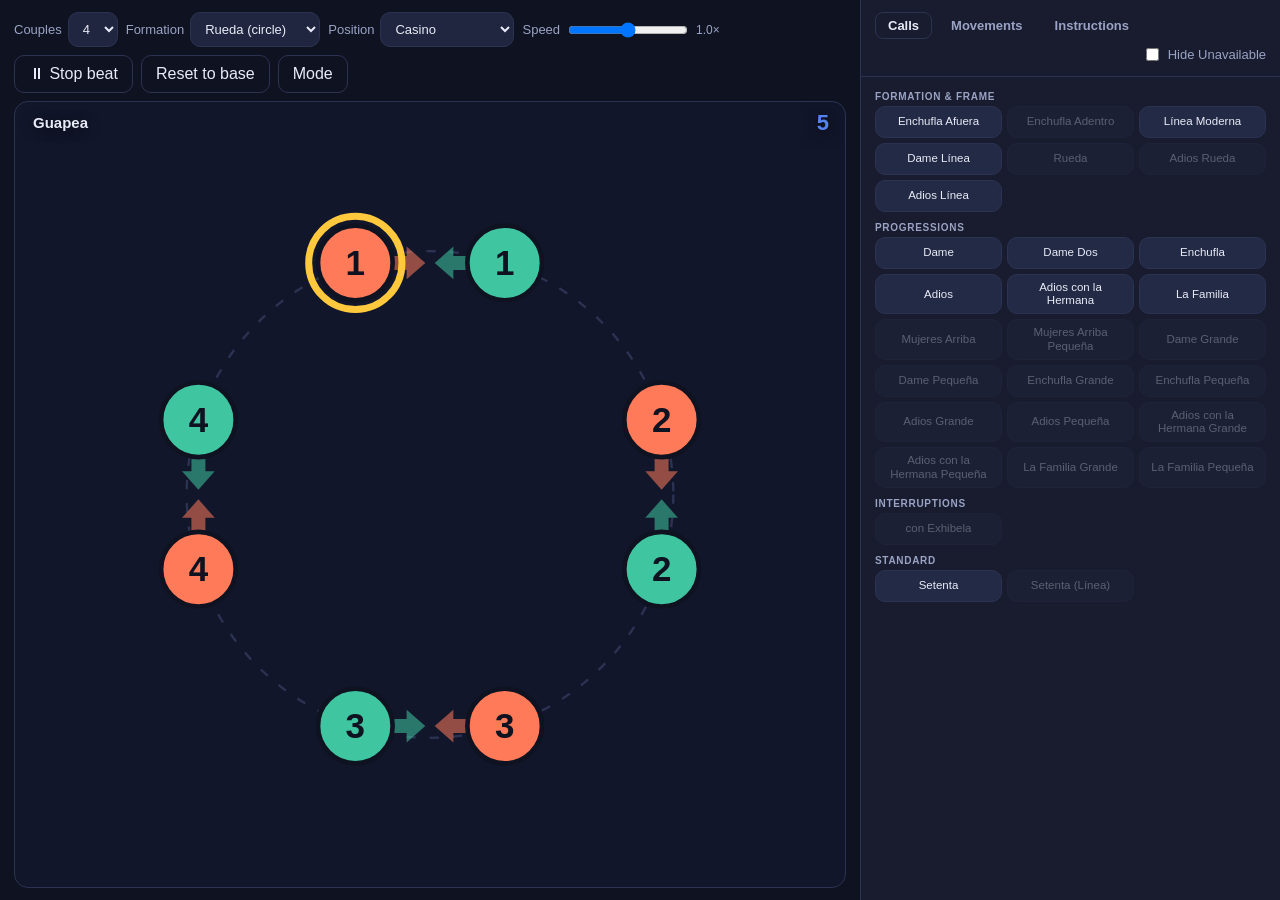
==== commit a62a9316: "The beat stops meaning wait, and the log makes way for instructions The page title and strapline are" ====
--- a/index.html
+++ b/index.html
@@ -15,9 +15,9 @@
   body{margin:0;font-family:-apple-system,BlinkMacSystemFont,"Segoe UI",Roboto,Helvetica,Arial,sans-serif;
        background:var(--bg);color:var(--ink);
        height:100dvh;overflow:hidden;display:flex;flex-direction:column}
-  header{padding:10px 20px;border-bottom:1px solid var(--line);flex:0 0 auto}
-  header h1{margin:0;font-size:17px;font-weight:650;letter-spacing:.2px}
-  header p{margin:3px 0 0;color:var(--muted);font-size:12px}
+  /* NO PAGE HEADER. The title and strapline cost a band of height on every screen to say what the
+     browser tab already says, and on a phone that band was competing with the wheel. The document
+     <title> still carries the name. */
   /* Full-viewport layout: stage flexes to fill; the Calls panel is always pinned/visible.
      Landscape → Calls on the right; Portrait → Calls at the bottom. The page never scrolls. */
   #app{flex:1 1 auto;min-height:0;display:flex}
@@ -45,8 +45,6 @@
     .side{flex:0 0 auto;max-height:42vh;border-left:none;border-top:1px solid var(--line)}
     .calls-pin{border-bottom:1px solid var(--line)}
     /* Trim vertical chrome so the wheel keeps as much height as possible. */
-    header p{display:none}
-    header{padding:8px 16px}
     .stagewrap{padding:8px 10px;gap:6px}
     .toolbar{gap:5px 7px}
     .toolbar label.ctl,.toolbar button,.toolbar select{font-size:12px}
@@ -63,8 +61,6 @@
   }
   /* Short landscape screens (e.g. phone held sideways): trim vertical chrome so everything still fits. */
   @media (orientation:landscape) and (max-height:560px){
-    header p{display:none}
-    header{padding:8px 16px}
     .stagewrap{padding:8px 10px;gap:6px}
     .toolbar button{padding:6px 10px}
     .side{flex-basis:340px}
@@ -109,8 +105,13 @@
   .card h2{margin:0 0 8px;font-size:12px;text-transform:uppercase;letter-spacing:.8px;color:var(--muted)}
   .legend{display:flex;gap:16px;font-size:13px}
   .dot{display:inline-block;width:12px;height:12px;border-radius:50%;margin-right:6px;vertical-align:-1px}
-  /* No `max-height` any more: the log is its own tab, so the panel's scroll region is its height. */
-  #log{font-size:13px;line-height:1.6}
+  .help h3{font-size:12px;margin:15px 0 5px;color:var(--ink);font-weight:650}
+  .help h3:first-child{margin-top:0}
+  .help p{margin:0 0 8px;color:var(--muted);font-size:12.5px;line-height:1.55}
+  .help b{color:var(--ink);font-weight:600}
+  .help p:last-child{margin-bottom:0}
+  .wip{font-size:9.5px;text-transform:uppercase;letter-spacing:.6px;color:var(--accent);font-weight:600;
+       border:1px solid var(--line);border-radius:20px;padding:1px 7px;margin-left:6px;white-space:nowrap}
   #log .step{color:var(--muted)}
   #log .move{color:var(--ink);font-weight:600}
   #log .note{color:var(--muted);font-style:italic}
@@ -135,9 +136,11 @@
             background:rgba(91,140,255,.08);display:flex;flex-wrap:wrap;gap:8px;align-items:center}
   .decision .dtext{font-size:13px;color:var(--ink)}
   button.silence{background:#2a3150}
-  .beatbig{position:absolute;top:6px;right:18px;font-size:72px;line-height:1;font-weight:800;
+  /* The count, not a headline. It was 72px — sized for a room, on a stage that has to share its space
+     with the wheel. A dancer glances at it; it does not need to shout. */
+  .beatbig{position:absolute;top:10px;right:16px;font-size:22px;line-height:1;font-weight:700;
            color:var(--accent);opacity:.92;font-variant-numeric:tabular-nums;pointer-events:none;
-           text-shadow:0 2px 14px rgba(0,0,0,.55)}
+           text-shadow:0 2px 10px rgba(0,0,0,.6)}
   /* The corner stack: now-playing, a gap, the queue. `min-height` on the now-playing line keeps the
      queue from jumping up and down as calls start and stop — the queue is a list you read, and a list
      that moves when nothing about it changed is a list you stop trusting. */
@@ -161,11 +164,6 @@
 </style>
 </head>
 <body>
-<header>
-  <h1>Rueda de Casino — Call Simulator <span style="color:var(--muted);font-weight:400">· MVP</span></h1>
-  <p>Step through calls and watch the formation change. Model is a first draft — meant to be corrected against the real dance.</p>
-</header>
-
 <div id="app">
   <main class="stagewrap">
     <div class="toolbar">
@@ -237,7 +235,7 @@
       <div class="tabrow" role="tablist">
         <button class="tab active" id="tabCalls" role="tab" aria-selected="true">Calls</button>
         <button class="tab" id="tabMoves" role="tab" aria-selected="false">Movements</button>
-        <button class="tab" id="tabLog" role="tab" aria-selected="false">Log</button>
+        <button class="tab" id="tabHelp" role="tab" aria-selected="false">Instructions</button>
         <label class="ctl" id="hideUnavailLabel" style="margin-left:auto"><input type="checkbox" id="hideUnavail"> Hide Unavailable</label>
       </div>
     </div>
@@ -246,9 +244,33 @@
       <div class="grouped" id="callButtons"></div>
       <div class="grouped" id="moveButtons" hidden></div>
       <p class="muted movehint" id="moveHint" hidden style="margin:0">Fire one at a time to test — a movement runs to completion and can't be interrupted.</p>
-      <div class="card" id="logCard" hidden style="margin-top:0">
-        <h2>Call log</h2>
-        <div id="log"></div>
+      <!-- The Call log's tab became this one. What the log showed — what you had called — is the queue
+           at the top-left of the stage while it matters, and what a newcomer needs instead is to be
+           told what any of these buttons do. -->
+      <div class="card help" id="helpCard" hidden style="margin-top:0">
+        <h3>Calling</h3>
+        <p>Press a <b>Call</b> and it joins the queue shown at the top-left of the stage. Press more and
+           they line up behind it, danced in the order you called them — which is the point: a caller
+           shouts the next call while the current one is still being danced.</p>
+        <p>Calls are timed to the music, so a call waits for its place in the measure before it starts.
+           Press <b>⏸ Stop beat</b> and there is no measure to wait for — calls are then danced the
+           moment you press them.</p>
+
+        <h3>Calls are made of movements</h3>
+        <p>A <b>call</b> is a word the caller shouts. Each one expands into a series of
+           <b>movements</b> — the figures actually danced. An <i>Enchufla</i> is an Enchufla movement,
+           then a Dame, then the Dile Que No the rules of rueda supply on your behalf.</p>
+        <p>The <b>Movements</b> tab fires any single movement on its own, for looking at one figure
+           closely. A movement runs to completion, and nothing can be queued behind it.</p>
+
+        <h3>Setting the floor</h3>
+        <p>Along the top: how many <b>Couples</b> are in the wheel, the <b>Formation</b> they are in, and
+           the <b>Position</b> they are standing in — pick one and the dancers go there, keeping their
+           current partners. <b>Reset to base</b> puts everyone back to the start.</p>
+
+        <h3>Step mode <span class="wip">under development</span></h3>
+        <p>Behind the <b>Mode</b> button is a second mode that pauses at each decision point and asks you
+           for a call instead of flowing on by itself. It works, but it is still being built out.</p>
       </div>
     </div>
   </aside>
@@ -3503,7 +3525,14 @@
   // snaps to beat 1; mid-chain explicit moves run contiguously (no lead-in hold).
   let snap = null;
   if (justIssued){ snap = startBeatOf(nk, posState); justIssued = false; }
-  else if (!fromQueue && (nk === 'dile' || nk === 'dile' || nk === 'dile')){ snap = 1; }   // a default Dile Que No always lands on beat 1
+  else if (!fromQueue && nk === positionDefault(posState)){ snap = 1; }   // a default Dile Que No always lands on beat 1
+  /* STOPPING THE BEAT MEANS "DANCE IT NOW". Snapping exists so a figure lands on the musical count —
+   * a Dame from Casino starts on 7 so that it ends on 8 and the Dile Que No behind it lands on 1. With
+   * the metronome stopped there is no count to land on, and the wait becomes a hold of up to seven
+   * beats (2.8s at default tempo) with nothing behind it. Measured before this existed: the lead-in was
+   * identical whether the beat was running or not, which made the Stop beat button far less useful than
+   * it looks — it is exactly the control you reach for when you want to step through a figure. */
+  if (!beatRunning) snap = null;
   let leadBeats = 0;
   if (snap !== null){                                  // wait (hold on the spot) until the next matching grid beat
     let t = Math.ceil(beatCursor - 1e-6);
@@ -3673,17 +3702,17 @@
 let panelTab = 'calls';                                  // which list the one panel is showing
 function applyPanelPrefs(){
   const hiding = !!(document.getElementById('hideUnavail') || {}).checked;
-  const showing = { calls: panelTab === 'calls', moves: panelTab === 'moves', log: panelTab === 'log' };
-  [['tabCalls', 'calls'], ['tabMoves', 'moves'], ['tabLog', 'log']].forEach(([id, which]) => {
+  const showing = { calls: panelTab === 'calls', moves: panelTab === 'moves', help: panelTab === 'help' };
+  [['tabCalls', 'calls'], ['tabMoves', 'moves'], ['tabHelp', 'help']].forEach(([id, which]) => {
     const t = document.getElementById(id); if (!t) return;
     t.classList.toggle('active', showing[which]);
     t.setAttribute('aria-selected', showing[which] ? 'true' : 'false');
   });
   const hint = document.getElementById('moveHint'); if (hint) hint.hidden = !showing.moves;
-  const logCard = document.getElementById('logCard'); if (logCard) logCard.hidden = !showing.log;
-  // "Hide Unavailable" is a statement about a list of buttons; on the log there is no such list to
-  // make it about, so the control goes with them rather than sitting there doing nothing.
-  const hu = document.getElementById('hideUnavailLabel'); if (hu) hu.hidden = showing.log;
+  const help = document.getElementById('helpCard'); if (help) help.hidden = !showing.help;
+  // "Hide Unavailable" is a statement about a list of buttons; on the Instructions there is no such
+  // list to make it about, so the control goes with them rather than sitting there doing nothing.
+  const hu = document.getElementById('hideUnavailLabel'); if (hu) hu.hidden = showing.help;
   [['callButtons', callBtns, showing.calls], ['moveButtons', moveBtns, showing.moves]].forEach(([hostId, btns, on]) => {
     const host = document.getElementById(hostId); if (!host) return;
     host.hidden = !on;
@@ -4053,13 +4082,18 @@
   queue = []; queueCalls = []; engineActive = false; awaiting = false; pendingDefault = null; pendingInterrupt = null; pendingCall = null; rawMovement = false;
   currentCall = null; currentMoveLabel = null;
   beatCursor = 0; justIssued = false; showBeat(0);
-  document.getElementById('log').innerHTML = '';
+  { const log = document.getElementById('log'); if (log) log.innerHTML = ''; }
   buildNodes(); render(); updateUI();
 }
+/* THE CALL LOG HAS NO PANEL RIGHT NOW — its tab became the Instructions. The record is still kept, and
+ * `logCount` still numbers the calls, so giving it a home again is markup rather than logic; until then
+ * every call site here writes into nothing. Guarded rather than deleted, for the same reason Undo's
+ * machinery survived its button. */
 function logLine(move, note, undo=false){
   const log = document.getElementById('log');
+  const n = undo ? '' : `<span class="step">${++logCount}.</span> `;
+  if (!log) return;
   const div = document.createElement('div');
-  const n = undo ? '' : `<span class="step">${++logCount}.</span> `;
   div.innerHTML = `${n}<span class="move">${move}</span>` + (note?` <span class="note">(${note})</span>`:'');
   log.appendChild(div);
   log.scrollTop = log.scrollHeight;
@@ -4259,7 +4293,7 @@
 
 { const h = document.getElementById('hideUnavail');
   if (h) h.addEventListener('change', applyPanelPrefs);
-  const tabs = { tabCalls: 'calls', tabMoves: 'moves', tabLog: 'log' };
+  const tabs = { tabCalls: 'calls', tabMoves: 'moves', tabHelp: 'help' };
   for (const id in tabs){ const t = document.getElementById(id); if (t) t.onclick = () => setPanelTab(tabs[id]); } }
 buildButtons();
 applyModeVisibility();
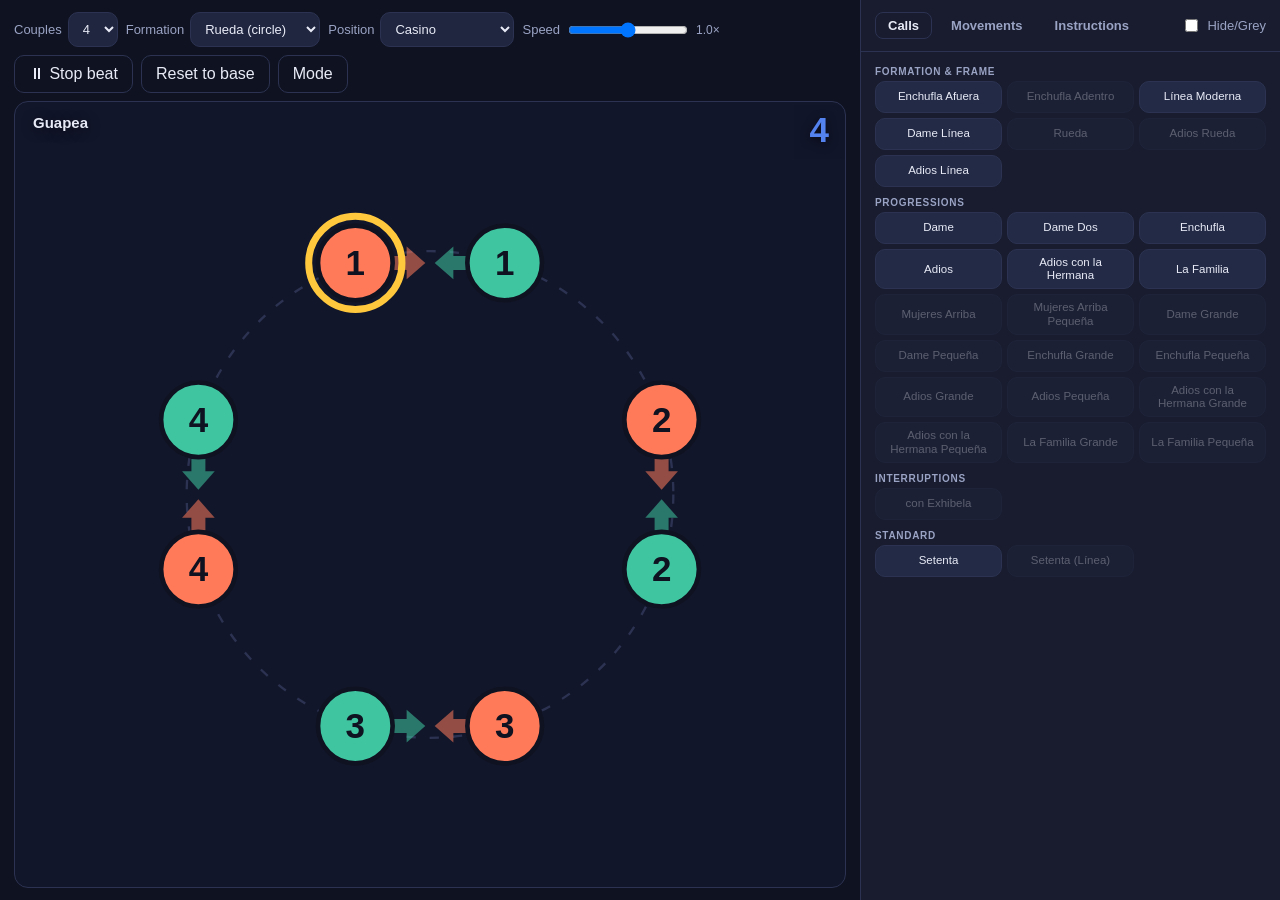
==== commit 956970c5: "The count is drawn to the same scale as the dancers v146 traded one fixed size for another, 72px for" ====
--- a/index.html
+++ b/index.html
@@ -137,7 +137,8 @@
   .decision .dtext{font-size:13px;color:var(--ink)}
   button.silence{background:#2a3150}
   /* The count, not a headline. It was 72px — sized for a room, on a stage that has to share its space
-     with the wheel. A dancer glances at it; it does not need to shout. */
+     with the wheel. A dancer glances at it; it does not need to shout.
+     `font-size` is set by `scaleBeat()`, in proportion to the wheel: see there for why. */
   .beatbig{position:absolute;top:10px;right:16px;font-size:22px;line-height:1;font-weight:700;
            color:var(--accent);opacity:.92;font-variant-numeric:tabular-nums;pointer-events:none;
            text-shadow:0 2px 10px rgba(0,0,0,.6)}
@@ -236,7 +237,7 @@
         <button class="tab active" id="tabCalls" role="tab" aria-selected="true">Calls</button>
         <button class="tab" id="tabMoves" role="tab" aria-selected="false">Movements</button>
         <button class="tab" id="tabHelp" role="tab" aria-selected="false">Instructions</button>
-        <label class="ctl" id="hideUnavailLabel" style="margin-left:auto"><input type="checkbox" id="hideUnavail"> Hide Unavailable</label>
+        <label class="ctl" id="hideUnavailLabel" style="margin-left:auto"><input type="checkbox" id="hideUnavail"> Hide/Grey</label>
       </div>
     </div>
 
@@ -2946,6 +2947,26 @@
   let r = stageExtent();
   if (alsoCover && alsoCover !== layoutName) r = Math.max(r, extentOf(alsoCover));
   svg.setAttribute('viewBox', `${CX - r} ${CY - r} ${2 * r} ${2 * r}`);
+  stageR = r;
+  scaleBeat();
+}
+/* THE BEAT COUNT IS PART OF THE PICTURE, so it is sized like part of the picture. It stays HTML, over
+ * the stage, because the corner is where a dancer looks for it — but a fixed pixel size meant it stayed
+ * put while the wheel grew and shrank underneath it, reading as a headline at eight couples on a phone
+ * and as a footnote at four on a desktop.
+ *
+ * So it is stated in ENGINE UNITS and converted here. The wheel's scale is the SVG's own: with
+ * `preserveAspectRatio="xMidYMid meet"` one engine unit becomes min(width/viewBox, height/viewBox)
+ * screen pixels, which is exactly the factor every dancer is drawn at. */
+const BEAT_UNITS = 15;      // the same size as the couple number on a dancer's dot
+let stageR = 0;             // half the current window, in engine units — set by fitStage
+function scaleBeat(){
+  const big = document.getElementById('beatbig');
+  if (!big || !big.style || !stageR || typeof svg.getBoundingClientRect !== 'function') return;
+  const box = svg.getBoundingClientRect();
+  if (!box.width || !box.height) return;                         // not laid out yet (or headless)
+  // The window is square (2·stageR), so `meet` scales by the stage's shorter side over that.
+  big.style.fontSize = (BEAT_UNITS * Math.min(box.width, box.height) / (2 * stageR)).toFixed(1) + 'px';
 }
 
 function drawGuide(){
@@ -4295,6 +4316,14 @@
   if (h) h.addEventListener('change', applyPanelPrefs);
   const tabs = { tabCalls: 'calls', tabMoves: 'moves', tabHelp: 'help' };
   for (const id in tabs){ const t = document.getElementById(id); if (t) t.onclick = () => setPanelTab(tabs[id]); } }
+/* The stage's pixel size can change without the viewBox changing at all — a window resize, an
+ * orientation flip, the toolbar wrapping to one fewer row — and the beat count is sized from the ratio
+ * of the two. Observed on the stage itself rather than on the window, so a reflow that the window never
+ * hears about still re-scales it. */
+if (typeof ResizeObserver !== 'undefined'){
+  const stageBox = document.querySelector('.stage');
+  if (stageBox) new ResizeObserver(scaleBeat).observe(stageBox);
+} else if (window.addEventListener) window.addEventListener('resize', scaleBeat);
 buildButtons();
 applyModeVisibility();
 reset();
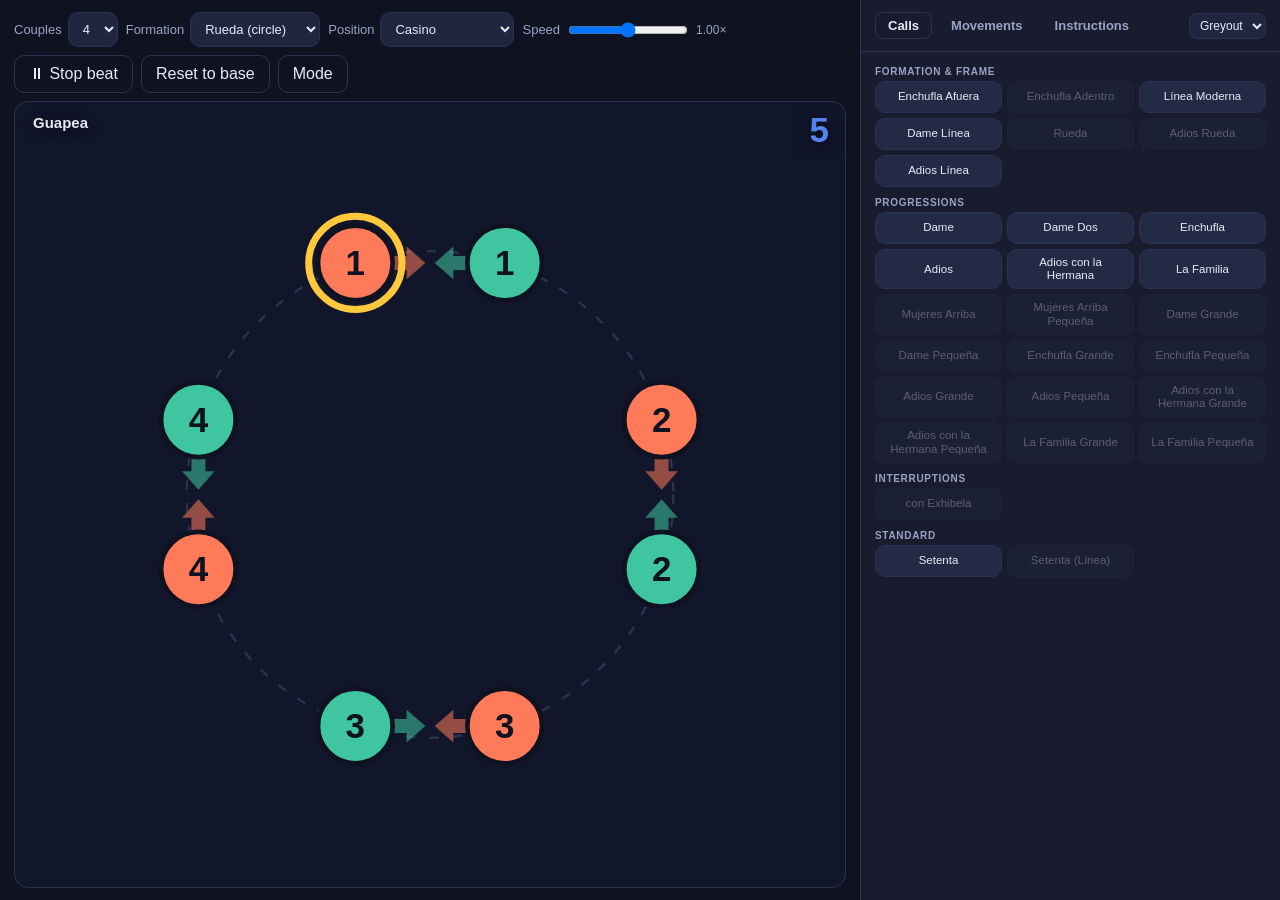
==== commit 7ca37c78: "The lane a dancer says they are in is the lane they are in Every dancer arriving in linea_ex carried" ====
--- a/index.html
+++ b/index.html
@@ -38,6 +38,8 @@
   .tab:hover{color:var(--ink)}
   .tab.active{background:var(--chip);border-color:var(--line);color:var(--ink)}
   .movehint{font-size:11.5px}
+  /* Sits in the tab row, so it is sized to sit beside a tab rather than tower over one. */
+  #unavail{padding:4px 6px;border-radius:8px;font-size:12px}
   .calls-pin{flex:0 0 auto;padding:12px 14px;border-bottom:1px solid var(--line);background:var(--panel)}
   .side-scroll{flex:1 1 auto;min-height:0;overflow:auto;padding:14px;display:flex;flex-direction:column;gap:14px}
   @media (orientation:portrait){
@@ -168,13 +170,16 @@
 <div id="app">
   <main class="stagewrap">
     <div class="toolbar">
+      <!-- `autocomplete="off"` throughout: browsers restore form-control state across a reload, and
+           these controls are not a form — they are a view of engine state that `reset()` re-derives on
+           load. Left to itself, a reloaded page could show Couples 8 over a wheel of 4. -->
       <label class="ctl">Couples
-        <select id="couples">
+        <select id="couples" autocomplete="off">
           <option>4</option><option>6</option><option>8</option>
         </select>
       </label>
       <label class="ctl">Formation
-        <select id="layout">
+        <select id="layout" autocomplete="off">
           <option value="circle">Rueda (circle)</option>
           <option value="linea">Línea Moderna</option>
         </select>
@@ -183,12 +188,12 @@
            next to Formation because the two are the same kind of statement — which floor plan, and
            where within it — and because a line of its own was a band of height a phone cannot spare. -->
       <label class="ctl">Position
-        <select id="position"></select>
+        <select id="position" autocomplete="off"></select>
       </label>
       <label class="ctl">Speed
         <!-- Width lives in the stylesheet, not here: inline styles beat the media query that needs to
              shrink this on a phone, which is exactly the kind of thing that silently does nothing. -->
-        <input type="range" id="speed" min="0" max="1" step="0.01" value="0.5" style="vertical-align:middle">
+        <input type="range" id="speed" min="0" max="1" step="0.01" value="0.5" autocomplete="off" style="vertical-align:middle">
         <span id="speedval" class="muted">1.0×</span>
       </label>
       <button id="beatToggle" class="ghost">⏸ Stop beat</button>
@@ -237,7 +242,14 @@
         <button class="tab active" id="tabCalls" role="tab" aria-selected="true">Calls</button>
         <button class="tab" id="tabMoves" role="tab" aria-selected="false">Movements</button>
         <button class="tab" id="tabHelp" role="tab" aria-selected="false">Instructions</button>
-        <label class="ctl" id="hideUnavailLabel" style="margin-left:auto"><input type="checkbox" id="hideUnavail"> Hide/Grey</label>
+        <!-- What to do with a call you cannot make right now. A checkbox had to name one of the two
+             states and leave the other implied; a picker names both, and says which you are in. -->
+        <label class="ctl" id="unavailLabel" style="margin-left:auto">
+          <select id="unavail" autocomplete="off">
+            <option value="grey" selected>Greyout</option>
+            <option value="hide">Hide</option>
+          </select>
+        </label>
       </div>
     </div>
 
@@ -1093,13 +1105,32 @@
    * longer described where they were. A Dame Grande danced from here put two dancers 0.00px apart. */
   linea_dile:      { L: 'outer', F: 'inner' },
 };
+/* THE TWO Línea POSITIONS WHOSE LANES DEPEND ON THE RING. Its rings are mirror images — the inner one
+ * dances afuera — so the inner ring's Casino is the outer ring's Exhibela, and one entry per role cannot
+ * say that. (`linea_dile` above can, because `FORMATIONS.linea.slot` already flips the radial sign for
+ * the inner ring, so both rings name the same two lanes.)
+ *
+ * These used to be left to the generators, on the reasoning that "Línea positions set `lane`
+ * themselves". They did not. Every dancer arriving in `linea_ex` carried the OPPOSITE of the lane they
+ * stood on — 12 of 12, at 0.00px geometric certainty, by every route in: a Dame Grande, a Dame Pequeña,
+ * or a chained sequence, where the lane was stale from two positions back. It is exactly the fault
+ * described above `linea_dile`, which is the one that got noticed because it put two dancers 0.00px
+ * apart; this one went unseen because `pos()` prefers the live `xy` and the next figure's `swap`
+ * reference cancels a CONSISTENTLY inverted lane. That is luck, not design, and §48 now asserts it. */
+const LINEA_REST_LANES = {
+  linea:    { inner: { L: 'cw',  F: 'ccw' }, outer: { L: 'ccw', F: 'cw'  } },
+  linea_ex: { inner: { L: 'ccw', F: 'cw'  }, outer: { L: 'cw',  F: 'ccw' } },
+};
 /* `lane` must be AUTHORITATIVE after a movement, not a souvenir of where the dancer started. Most circle
  * generators carry `lane` through untouched — harmless while `pos()` prefers the live `xy`, but wrong the
  * moment anything addresses a slot by (spoke, lane), which is exactly what the declarative vocabulary
  * does. Every movement lands in a RESTING position whose lanes are defined, so snap them from it. */
 function snapRestLanes(frame){
-  const t = REST_LANES[posState]; if (!t) return;                  // Línea positions set `lane` themselves
-  (frame || dancers).forEach(d => { d.lane = t[d.role]; });
+  const ds = frame || dancers;
+  const byRing = LINEA_REST_LANES[posState];
+  if (byRing){ ds.forEach(d => { d.lane = byRing[d.station < N / 2 ? 'inner' : 'outer'][d.role]; }); return; }
+  const t = REST_LANES[posState]; if (!t) return;
+  ds.forEach(d => { d.lane = t[d.role]; });
 }
 
 /* A dancer's PLACE, in the coordinates the engine actually reasons in.
@@ -3653,14 +3684,9 @@
   circle: ['casino', 'exhibela', 'dile', 'afuera', 'afuera_exhibela'],
   linea:  ['linea', 'linea_ex', 'linea_dile'],
 };
-/* Línea's two rings are mirror images — the inner one dances afuera — so its resting lanes are stated
- * per ring, which is why they are here rather than in REST_LANES (whose entries are per role alone).
- * `linea_dile` is the exception that proves it: FORMATIONS.linea.slot already flips the radial sign for
- * the inner ring, so both rings name the same two lanes and REST_LANES can hold it. */
-const LINEA_REST_LANES = {
-  linea:    { inner: { L: 'cw',  F: 'ccw' }, outer: { L: 'ccw', F: 'cw'  } },
-  linea_ex: { inner: { L: 'ccw', F: 'cw'  }, outer: { L: 'cw',  F: 'ccw' } },
-};
+/* Both lane tables live with the engine's resting positions (see REST_LANES / LINEA_REST_LANES): the
+ * picker and `snapRestLanes` have to agree about where a position stands people, and the way to
+ * guarantee that is for there to be one answer rather than two that match today. */
 function restLaneOf(p, d){
   const byRing = LINEA_REST_LANES[p];
   if (byRing) return byRing[d.station < N / 2 ? 'inner' : 'outer'][d.role];
@@ -3722,7 +3748,7 @@
  * disappear. Hiding is applied per BUTTON and per GROUP, so an empty group takes its heading with it. */
 let panelTab = 'calls';                                  // which list the one panel is showing
 function applyPanelPrefs(){
-  const hiding = !!(document.getElementById('hideUnavail') || {}).checked;
+  const hiding = ((document.getElementById('unavail') || {}).value === 'hide');
   const showing = { calls: panelTab === 'calls', moves: panelTab === 'moves', help: panelTab === 'help' };
   [['tabCalls', 'calls'], ['tabMoves', 'moves'], ['tabHelp', 'help']].forEach(([id, which]) => {
     const t = document.getElementById(id); if (!t) return;
@@ -3733,7 +3759,7 @@
   const help = document.getElementById('helpCard'); if (help) help.hidden = !showing.help;
   // "Hide Unavailable" is a statement about a list of buttons; on the Instructions there is no such
   // list to make it about, so the control goes with them rather than sitting there doing nothing.
-  const hu = document.getElementById('hideUnavailLabel'); if (hu) hu.hidden = showing.help;
+  const hu = document.getElementById('unavailLabel'); if (hu) hu.hidden = showing.help;
   [['callButtons', callBtns, showing.calls], ['moveButtons', moveBtns, showing.moves]].forEach(([hostId, btns, on]) => {
     const host = document.getElementById(hostId); if (!host) return;
     host.hidden = !on;
@@ -3774,8 +3800,14 @@
 
 function updateUI(){
   const idle = !engineActive && !animating && !awaiting;
-  const ls = document.getElementById('layout');            // a movement can change formation — keep the picker honest
+  /* THE TOOLBAR IS A VIEW OF ENGINE STATE, so the engine wins every time it disagrees. A movement can
+   * change the formation under the picker; a browser can restore a control's value across a reload
+   * (`autocomplete="off"` asks it not to, and it is not always obeyed) and leave Couples reading 8 over
+   * a wheel of four. Both are the same bug, and this is the same fix. */
+  const ls = document.getElementById('layout');
   if (ls && ls.value !== layoutName) ls.value = layoutName;
+  const cs = document.getElementById('couples');
+  if (cs && cs.value !== String(N)) cs.value = String(N);   // compared as strings, never coerced — see below
   // The Position picker is a readout as much as a control: a figure moves the wheel, and the picker has
   // to say so. Its option list belongs to the formation, so it is rebuilt when the formation changes.
   const ps = document.getElementById('position');
@@ -4303,17 +4335,22 @@
 document.getElementById('position').onchange = e => setPosition(e.target.value);
 document.getElementById('beatToggle').onclick = toggleBeat;
 document.getElementById('modeToggle').onclick = () => { modeShown = !modeShown; applyModeVisibility(); };
-document.getElementById('speed').oninput = e => {
-  const p = +e.target.value;                         // 0..1, 0.5 = current speed
+/* p is 0..1 with 0.5 = the base tempo. A named function rather than an inline handler so the slider's
+ * position can be APPLIED at startup as well as on input: whatever it is showing — its own default, or
+ * a value the browser restored across a reload — is what the engine should be running at. */
+function applySpeed(p){
   speedMul = p < 0.5 ? 0.2 + 1.6 * p : 1 + 2 * (p - 0.5);   // 0.2× … 1× … 2×
-  document.getElementById('speedval').textContent = speedMul.toFixed(2) + '×';
-};
+  const out = document.getElementById('speedval'); if (out) out.textContent = speedMul.toFixed(2) + '×';
+}
+document.getElementById('speed').oninput = e => applySpeed(+e.target.value);
 document.getElementById('modeLive').onclick = () => setMode('live');
 document.getElementById('modeStep').onclick = () => setMode('step');
 document.getElementById('silenceBtn').onclick = takeDefault;
 
-{ const h = document.getElementById('hideUnavail');
-  if (h) h.addEventListener('change', applyPanelPrefs);
+{ const h = document.getElementById('unavail');
+  // Greyout is the stated default, so it is asserted rather than left to the markup alone — a reloading
+  // browser will happily hand back the value you had last time, which is not what "default" means.
+  if (h){ h.value = 'grey'; h.addEventListener('change', applyPanelPrefs); }
   const tabs = { tabCalls: 'calls', tabMoves: 'moves', tabHelp: 'help' };
   for (const id in tabs){ const t = document.getElementById(id); if (t) t.onclick = () => setPanelTab(tabs[id]); } }
 /* The stage's pixel size can change without the viewBox changing at all — a window resize, an
@@ -4326,6 +4363,13 @@
 } else if (window.addEventListener) window.addEventListener('resize', scaleBeat);
 buildButtons();
 applyModeVisibility();
+// Take the slider at its word, so the tempo and the control cannot start out disagreeing. The type test
+// is not defensive padding: headless, `value` is a DOM stub, and coercing one is a TypeError rather than
+// a NaN — so anything but a real string or number falls back to the base tempo, which is what a
+// no-slider environment should run at anyway.
+{ const raw = (document.getElementById('speed') || {}).value;
+  const v = (typeof raw === 'string' || typeof raw === 'number') ? parseFloat(raw) : NaN;
+  applySpeed(isFinite(v) ? v : 0.5); }
 reset();
 requestAnimationFrame(metronome);
 </script>
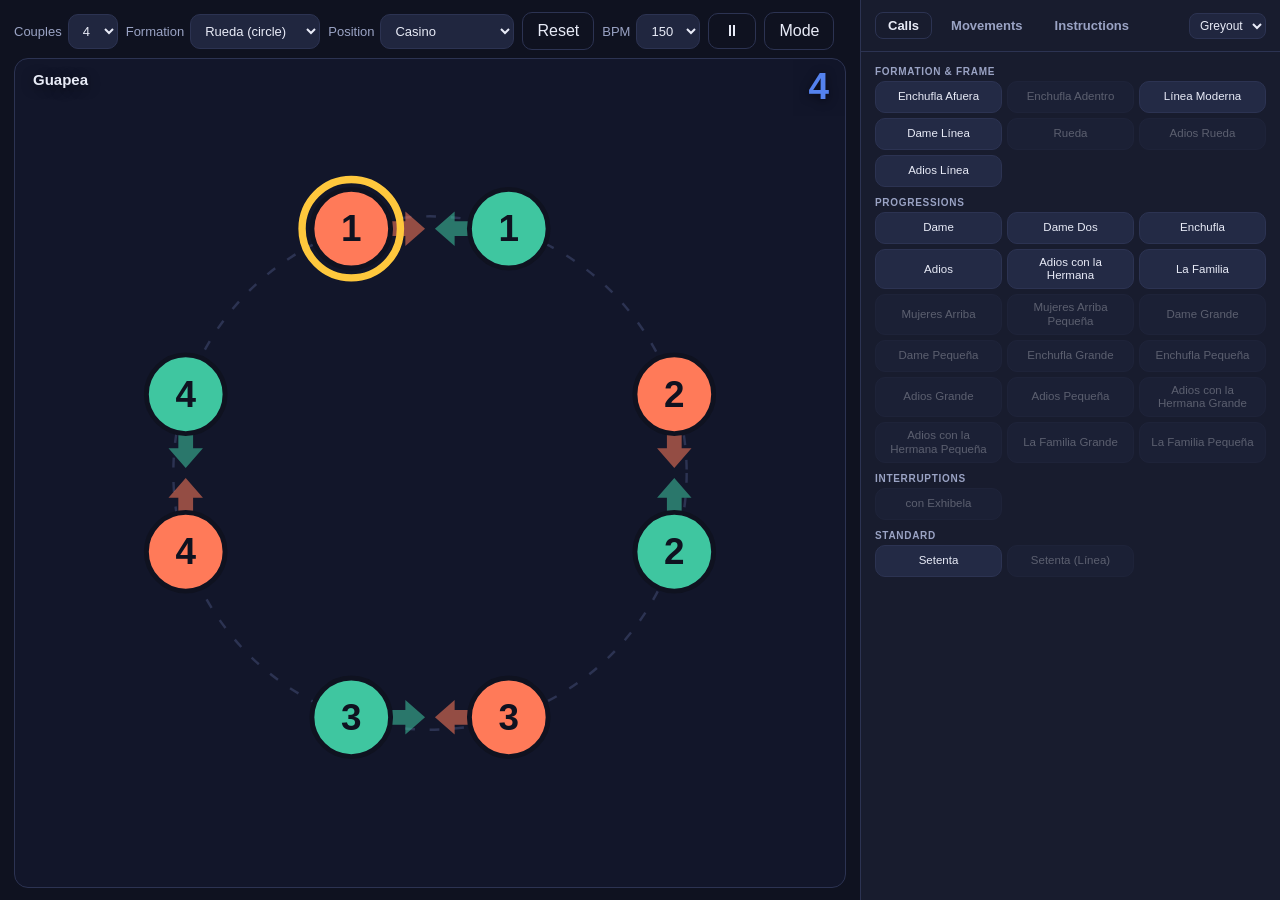
==== commit 1fa0dda6: "Tempo in the unit a caller thinks in The metronome button loses its word and keeps its glyph. Its ti" ====
--- a/index.html
+++ b/index.html
@@ -58,8 +58,7 @@
        using. The slider does not need 120px to be draggable, and the selects were padded for a mouse. */
     .toolbar select{padding:5px 7px;border-radius:8px}
     .toolbar label.ctl{gap:4px}
-    .toolbar #speed{width:74px}
-    .toolbar #speedval{font-size:11px}
+    #beatToggle{width:40px}
   }
   /* Short landscape screens (e.g. phone held sideways): trim vertical chrome so everything still fits. */
   @media (orientation:landscape) and (max-height:560px){
@@ -68,7 +67,10 @@
     .side{flex-basis:340px}
   }
   .toolbar{display:flex;flex-wrap:wrap;gap:8px;align-items:center}
-  #speed{width:120px}
+  /* A fixed cell, so swapping ⏸ for ▶ cannot change the button's width and shuffle the row — the same
+     reason the call buttons live in a grid rather than a wrapping flex row. `width`, not `min-width`:
+     the two glyphs are not the same width (⏸ measured 1.6px wider), so a minimum still let it twitch. */
+  #beatToggle{width:48px;padding-left:0;padding-right:0;text-align:center;line-height:1}
   .calls{display:flex;flex-wrap:wrap;gap:8px}
   /* Buttons live in a fixed GRID, not a wrapping flex row: a hover or a state change can alter a
      button's ink but never its cell, so nothing reflows and a button can't slide out from under the
@@ -190,14 +192,15 @@
       <label class="ctl">Position
         <select id="position" autocomplete="off"></select>
       </label>
-      <label class="ctl">Speed
-        <!-- Width lives in the stylesheet, not here: inline styles beat the media query that needs to
-             shrink this on a phone, which is exactly the kind of thing that silently does nothing. -->
-        <input type="range" id="speed" min="0" max="1" step="0.01" value="0.5" autocomplete="off" style="vertical-align:middle">
-        <span id="speedval" class="muted">1.0×</span>
+      <button id="reset" class="ghost">Reset</button>
+      <!-- Tempo in the unit a caller actually thinks in. A slider offered a continuum of speeds nobody
+           dances at and no way to say which one you were on; these are real salsa tempos, and the
+           options are generated from BASE_BPM so the base tempo is on the list by construction. -->
+      <label class="ctl">BPM
+        <select id="bpm" autocomplete="off"></select>
       </label>
-      <button id="beatToggle" class="ghost">⏸ Stop beat</button>
-      <button id="reset" class="ghost">Reset to base</button>
+      <!-- Glyph only. The word was the widest thing in the row and said what the icon already says. -->
+      <button id="beatToggle" class="ghost" title="Stop the beat" aria-label="Stop the beat">⏸</button>
       <!-- Mode is a practice setting, not a per-call control: you choose Live or Step once and then
            leave it. So the row is off by default and this brings it back when you want it. -->
       <button id="modeToggle" class="ghost">Mode</button>
@@ -266,8 +269,8 @@
            they line up behind it, danced in the order you called them — which is the point: a caller
            shouts the next call while the current one is still being danced.</p>
         <p>Calls are timed to the music, so a call waits for its place in the measure before it starts.
-           Press <b>⏸ Stop beat</b> and there is no measure to wait for — calls are then danced the
-           moment you press them.</p>
+           Press <b>⏸</b> to stop the beat and there is no measure to wait for — calls are then danced
+           the moment you press them. <b>BPM</b> sets the tempo everything is danced at.</p>
 
         <h3>Calls are made of movements</h3>
         <p>A <b>call</b> is a word the caller shouts. Each one expands into a series of
@@ -279,7 +282,7 @@
         <h3>Setting the floor</h3>
         <p>Along the top: how many <b>Couples</b> are in the wheel, the <b>Formation</b> they are in, and
            the <b>Position</b> they are standing in — pick one and the dancers go there, keeping their
-           current partners. <b>Reset to base</b> puts everyone back to the start.</p>
+           current partners. <b>Reset</b> puts everyone back to the start.</p>
 
         <h3>Step mode <span class="wip">under development</span></h3>
         <p>Behind the <b>Mode</b> button is a second mode that pauses at each decision point and asks you
@@ -932,6 +935,12 @@
 let logCount = 0;             // the call log numbers CALLS; stepCount counts movements (undo bookkeeping)
 let speedMul = 1;             // tempo multiplier from the slider (0.2×…1×…2×, 1 = base tempo)
 const BASE_MS_PER_BEAT = 400; // base musical tempo; a movement lasts (its beats) × ms-per-beat
+/* THE SAME TEMPO, SAID IN THE UNIT A CALLER THINKS IN. 400ms a beat *is* 150bpm — this is a restatement
+ * of BASE_MS_PER_BEAT, not a second opinion about it, so the two cannot drift. The tempo picker offers
+ * real salsa tempos and `speedMul` (which is what the engine actually divides by) falls out as
+ * bpm/BASE_BPM, making the base tempo 1× by construction. */
+const BASE_BPM = Math.round(60000 / BASE_MS_PER_BEAT);      // 150
+const BPM_CHOICES = [140, 150, 160, 170, 180, 190, 200, 210, 220, 230];
 let beatCursor = 0;           // total beats danced so far; (beatCursor % 8) is the current beat of the measure
 let justIssued = false;       // the next movement is the first of a freshly-issued call → snap to its start beat
 let beatRunning = true;       // is the metronome ticking?
@@ -4323,10 +4332,15 @@
   } else metroLast = null;
   requestAnimationFrame(metronome);
 }
+/* The button is a glyph now, so what it MEANS lives in the tooltip and the accessible name — which have
+ * to be kept in step with it, or a screen reader is told the opposite of what the icon shows. */
 function toggleBeat(){
   beatRunning = !beatRunning;
   if (beatRunning){ beatCursor = 0; showBeat(0); }        // (re)start the count on beat 1
-  document.getElementById('beatToggle').textContent = beatRunning ? '⏸ Stop beat' : '▶ Start beat';
+  const b = document.getElementById('beatToggle'); if (!b) return;
+  b.textContent = beatRunning ? '⏸' : '▶';
+  const label = beatRunning ? 'Stop the beat' : 'Start the beat';
+  b.title = label; if (b.setAttribute) b.setAttribute('aria-label', label);
 }
 
 document.getElementById('couples').onchange = e=>{ N = +e.target.value; if (layoutName === 'linea' && N % 2) N++; reset(); };
@@ -4335,14 +4349,21 @@
 document.getElementById('position').onchange = e => setPosition(e.target.value);
 document.getElementById('beatToggle').onclick = toggleBeat;
 document.getElementById('modeToggle').onclick = () => { modeShown = !modeShown; applyModeVisibility(); };
-/* p is 0..1 with 0.5 = the base tempo. A named function rather than an inline handler so the slider's
- * position can be APPLIED at startup as well as on input: whatever it is showing — its own default, or
- * a value the browser restored across a reload — is what the engine should be running at. */
-function applySpeed(p){
-  speedMul = p < 0.5 ? 0.2 + 1.6 * p : 1 + 2 * (p - 0.5);   // 0.2× … 1× … 2×
-  const out = document.getElementById('speedval'); if (out) out.textContent = speedMul.toFixed(2) + '×';
-}
-document.getElementById('speed').oninput = e => applySpeed(+e.target.value);
+/* A named function rather than an inline handler so the picker's value can be APPLIED at startup as
+ * well as on change: whatever it is showing — its own default, or a value the browser restored across a
+ * reload — is what the engine should be running at. */
+function applyTempo(bpm){ speedMul = bpm / BASE_BPM; }
+function buildTempoOptions(){
+  const sel = document.getElementById('bpm'); if (!sel) return;
+  sel.innerHTML = '';
+  BPM_CHOICES.forEach(b => {
+    const o = document.createElement('option');
+    o.value = String(b); o.textContent = String(b);
+    sel.appendChild(o);
+  });
+  sel.value = String(BASE_BPM);
+}
+document.getElementById('bpm').onchange = e => applyTempo(+e.target.value);
 document.getElementById('modeLive').onclick = () => setMode('live');
 document.getElementById('modeStep').onclick = () => setMode('step');
 document.getElementById('silenceBtn').onclick = takeDefault;
@@ -4363,13 +4384,14 @@
 } else if (window.addEventListener) window.addEventListener('resize', scaleBeat);
 buildButtons();
 applyModeVisibility();
-// Take the slider at its word, so the tempo and the control cannot start out disagreeing. The type test
+// Take the picker at its word, so the tempo and the control cannot start out disagreeing. The type test
 // is not defensive padding: headless, `value` is a DOM stub, and coercing one is a TypeError rather than
 // a NaN — so anything but a real string or number falls back to the base tempo, which is what a
-// no-slider environment should run at anyway.
-{ const raw = (document.getElementById('speed') || {}).value;
+// no-picker environment should run at anyway.
+buildTempoOptions();
+{ const raw = (document.getElementById('bpm') || {}).value;
   const v = (typeof raw === 'string' || typeof raw === 'number') ? parseFloat(raw) : NaN;
-  applySpeed(isFinite(v) ? v : 0.5); }
+  applyTempo(isFinite(v) && BPM_CHOICES.includes(v) ? v : BASE_BPM); }
 reset();
 requestAnimationFrame(metronome);
 </script>
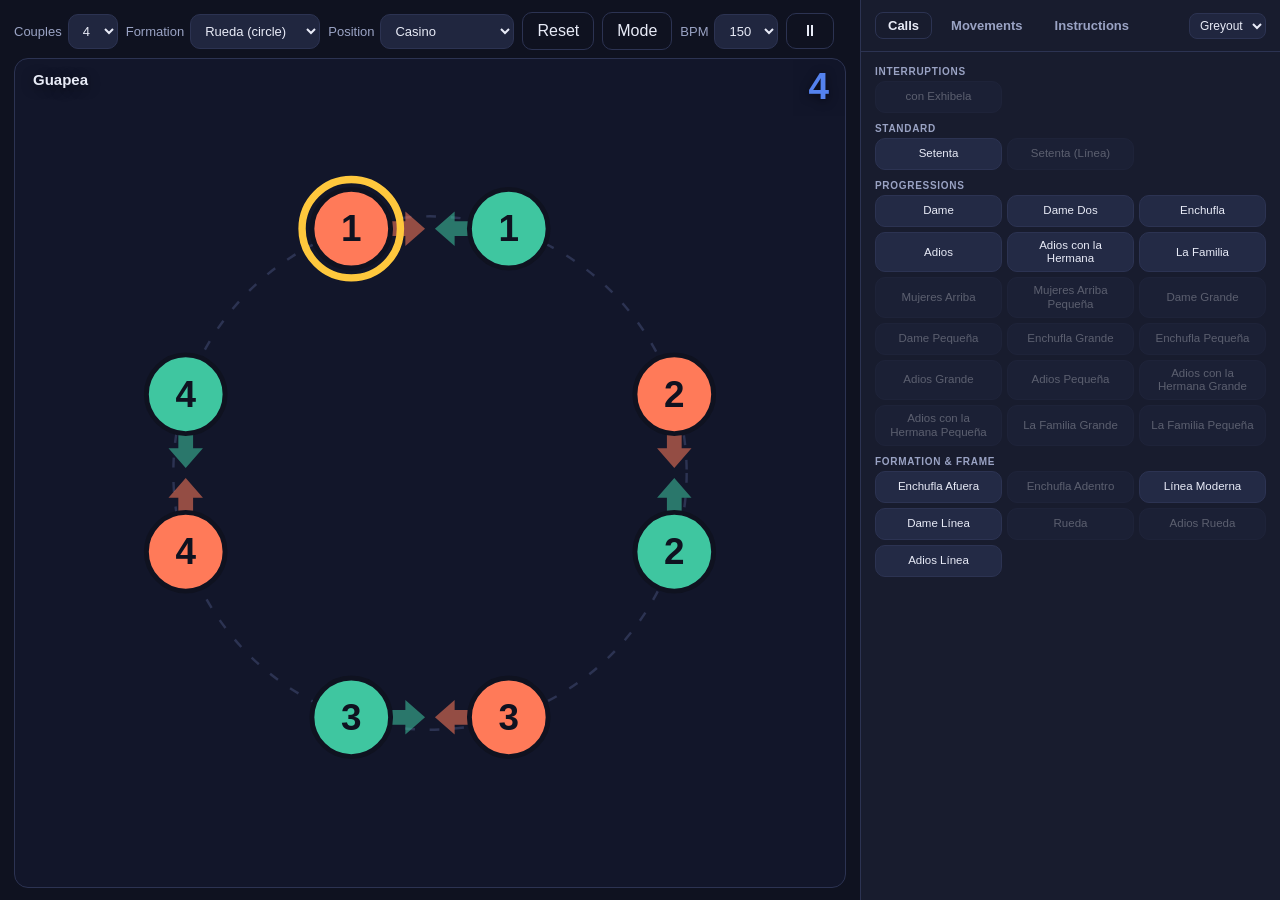
==== commit c683a810: "One order for both panels, and a button that cannot be stranded Both panels now read the same GROUP_" ====
--- a/index.html
+++ b/index.html
@@ -59,6 +59,7 @@
     .toolbar select{padding:5px 7px;border-radius:8px}
     .toolbar label.ctl{gap:4px}
     #beatToggle{width:40px}
+    .tempo{gap:7px}
   }
   /* Short landscape screens (e.g. phone held sideways): trim vertical chrome so everything still fits. */
   @media (orientation:landscape) and (max-height:560px){
@@ -67,10 +68,14 @@
     .side{flex-basis:340px}
   }
   .toolbar{display:flex;flex-wrap:wrap;gap:8px;align-items:center}
+  /* One flex item holding the tempo and its transport, so a wrap can never fall between them and strand
+     the ⏸ on a line by itself. `flex-wrap:nowrap` says that outright rather than relying on the two
+     happening to fit. */
+  .tempo{display:flex;flex-wrap:nowrap;align-items:center;gap:8px}
   /* A fixed cell, so swapping ⏸ for ▶ cannot change the button's width and shuffle the row — the same
      reason the call buttons live in a grid rather than a wrapping flex row. `width`, not `min-width`:
      the two glyphs are not the same width (⏸ measured 1.6px wider), so a minimum still let it twitch. */
-  #beatToggle{width:48px;padding-left:0;padding-right:0;text-align:center;line-height:1}
+  #beatToggle{width:48px;padding-left:0;padding-right:0;text-align:center;line-height:1;flex:0 0 auto}
   .calls{display:flex;flex-wrap:wrap;gap:8px}
   /* Buttons live in a fixed GRID, not a wrapping flex row: a hover or a state change can alter a
      button's ink but never its cell, so nothing reflows and a button can't slide out from under the
@@ -193,17 +198,24 @@
         <select id="position" autocomplete="off"></select>
       </label>
       <button id="reset" class="ghost">Reset</button>
-      <!-- Tempo in the unit a caller actually thinks in. A slider offered a continuum of speeds nobody
-           dances at and no way to say which one you were on; these are real salsa tempos, and the
-           options are generated from BASE_BPM so the base tempo is on the list by construction. -->
-      <label class="ctl">BPM
-        <select id="bpm" autocomplete="off"></select>
-      </label>
-      <!-- Glyph only. The word was the widest thing in the row and said what the icon already says. -->
-      <button id="beatToggle" class="ghost" title="Stop the beat" aria-label="Stop the beat">⏸</button>
       <!-- Mode is a practice setting, not a per-call control: you choose Live or Step once and then
            leave it. So the row is off by default and this brings it back when you want it. -->
       <button id="modeToggle" class="ghost">Mode</button>
+      <!-- THE TEMPO AND ITS TRANSPORT ARE ONE CONTROL, so they are one flex item. The toolbar wraps,
+           and a wrap that fell between these two would leave a ⏸ stranded on a line of its own with
+           nothing to say what it governs. Grouped, they wrap together — BPM goes to the next line and
+           takes its button with it.
+
+           Tempo in the unit a caller actually thinks in: a slider offered a continuum of speeds nobody
+           dances at and no way to say which one you were on. These are real salsa tempos, generated
+           from the range below so the base tempo is on the list by construction. -->
+      <div class="tempo">
+        <label class="ctl">BPM
+          <select id="bpm" autocomplete="off"></select>
+        </label>
+        <!-- Glyph only. The word was the widest thing in the row and said what the icon already says. -->
+        <button id="beatToggle" class="ghost" title="Stop the beat" aria-label="Stop the beat">⏸</button>
+      </div>
     </div>
 
     <div class="stage">
@@ -940,7 +952,15 @@
  * real salsa tempos and `speedMul` (which is what the engine actually divides by) falls out as
  * bpm/BASE_BPM, making the base tempo 1× by construction. */
 const BASE_BPM = Math.round(60000 / BASE_MS_PER_BEAT);      // 150
-const BPM_CHOICES = [140, 150, 160, 170, 180, 190, 200, 210, 220, 230];
+/* The tempos on offer, generated from the range rather than written out, so widening it is one number.
+ * BASE_BPM is forced onto the list if the arithmetic ever misses it: the picker showing a tempo that
+ * is not exactly 1× would be a silent disagreement between what it says and what the engine does. */
+const BPM_MIN = 50, BPM_MAX = 250, BPM_STEP = 25;
+const BPM_CHOICES = (() => {
+  const out = [];
+  for (let b = BPM_MIN; b <= BPM_MAX; b += BPM_STEP) out.push(b);
+  return out.includes(BASE_BPM) ? out : out.concat(BASE_BPM).sort((a, b) => a - b);
+})();
 let beatCursor = 0;           // total beats danced so far; (beatCursor % 8) is the current beat of the measure
 let justIssued = false;       // the next movement is the first of a freshly-issued call → snap to its start beat
 let beatRunning = true;       // is the metronome ticking?
@@ -4178,17 +4198,23 @@
  * it was filing a movement under one of two answers to a question that has several. The distinction is
  * still there where it belongs — in `flipsPhase`, which the engine asks per call — and off the label,
  * which cannot state it honestly. */
-const MOVE_GROUPS = [
-  ['formation',  'Formation & frame'],
-  ['progressive','Progressions'],
-  ['standard',   'Standard'],
-];
-const CALL_GROUPS = [
-  ['formation',  'Formation & frame'],
-  ['progressive','Progressions'],
+/* ORDER IS THE SAME IN BOTH PANELS, and it runs from what you reach for most to what you reach for
+ * least: an interruption is shouted over something already running, the standard figures are the body
+ * of the dance, a progression moves people between couples, and a formation change resets the floor
+ * plan. The two lists are stated separately because they are read by two panels, but they say the same
+ * thing in the same order — a reader who has learnt one has learnt the other.
+ *
+ * `interrupt` is in the movements list although nothing lands there today: a movement is a figure, and
+ * only a CALL can be a modifier. An empty group takes its heading with it (`.grp.empty`), so it costs
+ * nothing to state, and the day a movement does become an interruption it appears in the right place. */
+const GROUP_ORDER = [
   ['interrupt',  'Interruptions'],
   ['standard',   'Standard'],
+  ['progressive','Progressions'],
+  ['formation',  'Formation & frame'],
 ];
+const MOVE_GROUPS = GROUP_ORDER;
+const CALL_GROUPS = GROUP_ORDER;
 function moveGroup(key){
   const m = MOVEMENTS[key]; if (!m) return 'standard';
   // A formation change replaces the slot set; a relabel (Afuera/Adentro) turns the whole wheel
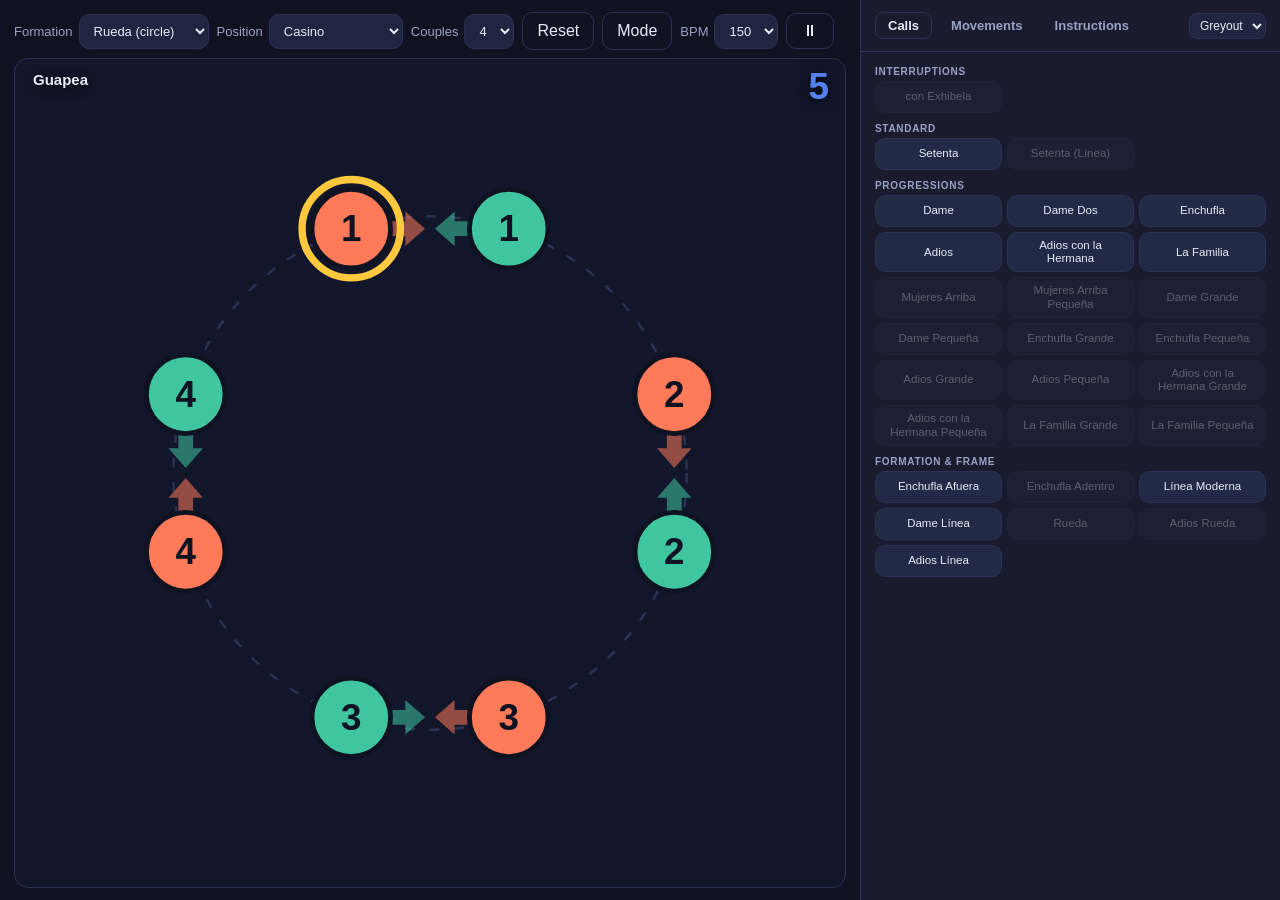
==== commit ddb4cf1f: "Two rows, and three overrides that were never running Couples moves after Position, so the two wide " ====
--- a/index.html
+++ b/index.html
@@ -42,31 +42,6 @@
   #unavail{padding:4px 6px;border-radius:8px;font-size:12px}
   .calls-pin{flex:0 0 auto;padding:12px 14px;border-bottom:1px solid var(--line);background:var(--panel)}
   .side-scroll{flex:1 1 auto;min-height:0;overflow:auto;padding:14px;display:flex;flex-direction:column;gap:14px}
-  @media (orientation:portrait){
-    #app{flex-direction:column}
-    .side{flex:0 0 auto;max-height:42vh;border-left:none;border-top:1px solid var(--line)}
-    .calls-pin{border-bottom:1px solid var(--line)}
-    /* Trim vertical chrome so the wheel keeps as much height as possible. */
-    .stagewrap{padding:8px 10px;gap:6px}
-    .toolbar{gap:5px 7px}
-    .toolbar label.ctl,.toolbar button,.toolbar select{font-size:12px}
-    .toolbar button{padding:6px 10px}
-    .modebar{margin:2px 0}
-    /* THE TOOLBAR IS THE BIGGEST CONSUMER OF HEIGHT ON A PHONE. At 375px it wrapped to five rows — 154px,
-       well over half of what the wheel itself got — because each control is a flex item that will not
-       split. Nothing here removes information: the controls simply stop reserving room they were not
-       using. The slider does not need 120px to be draggable, and the selects were padded for a mouse. */
-    .toolbar select{padding:5px 7px;border-radius:8px}
-    .toolbar label.ctl{gap:4px}
-    #beatToggle{width:40px}
-    .tempo{gap:7px}
-  }
-  /* Short landscape screens (e.g. phone held sideways): trim vertical chrome so everything still fits. */
-  @media (orientation:landscape) and (max-height:560px){
-    .stagewrap{padding:8px 10px;gap:6px}
-    .toolbar button{padding:6px 10px}
-    .side{flex-basis:340px}
-  }
   .toolbar{display:flex;flex-wrap:wrap;gap:8px;align-items:center}
   /* One flex item holding the tempo and its transport, so a wrap can never fall between them and strand
      the ⏸ on a line by itself. `flex-wrap:nowrap` says that outright rather than relying on the two
@@ -171,6 +146,43 @@
   /* The row of light-up beat pips that used to sit under the stage is gone. It said exactly what the
      big number in the stage's top-right corner already says, and on a short screen the wheel needs
      that band of height far more than the count needs saying twice. */
+
+  /* ================= SCREEN OVERRIDES — LAST, so that they win =================
+     These blocks used to sit in the middle of the sheet, above the rules they override. CSS breaks
+     ties on source order, so at equal specificity the LATER rule wins and three of these were dead
+     letters: the portrait `.toolbar` gap (8px, not the 7 it asks for), the portrait `.tempo` gap, and
+     the portrait `.modebar` margin. All three read as though they worked. The toolbar gap was the one
+     that mattered — three gaps of one pixel each is exactly what stood between the controls and
+     fitting on two rows at 375px. Overrides belong at the end of a stylesheet; here they are. */
+  @media (orientation:portrait){
+    #app{flex-direction:column}
+    .side{flex:0 0 auto;max-height:42vh;border-left:none;border-top:1px solid var(--line)}
+    .calls-pin{border-bottom:1px solid var(--line)}
+    /* Trim vertical chrome so the wheel keeps as much height as possible. */
+    .stagewrap{padding:8px 10px;gap:6px}
+    .modebar{margin:2px 0}
+    /* THE TOOLBAR IS THE BIGGEST CONSUMER OF HEIGHT ON A PHONE. At 375px it wrapped to five rows — 154px,
+       well over half of what the wheel itself got — because each control is a flex item that will not
+       split. Nothing here removes information: the controls simply stop reserving room they were not
+       using; the selects were padded for a mouse. */
+    .toolbar{gap:5px 7px}
+    .toolbar label.ctl,.toolbar button,.toolbar select{font-size:12px}
+    .toolbar button{padding:6px 10px}
+    /* Horizontal padding only — it is the sole term that affects how the row wraps, and taking it off
+       the sides rather than the top keeps the selects the same height as the buttons beside them.
+       Worth 8px across the two selects on each line, which is the difference between wrapping at a
+       375px phone and wrapping at a 360px one. */
+    .toolbar select{padding:5px 5px;border-radius:8px}
+    .toolbar label.ctl{gap:4px}
+    #beatToggle{width:40px}
+    .tempo{gap:7px}
+  }
+  /* Short landscape screens (e.g. phone held sideways): trim vertical chrome so everything still fits. */
+  @media (orientation:landscape) and (max-height:560px){
+    .stagewrap{padding:8px 10px;gap:6px}
+    .toolbar button{padding:6px 10px}
+    .side{flex-basis:340px}
+  }
 </style>
 </head>
 <body>
@@ -180,11 +192,6 @@
       <!-- `autocomplete="off"` throughout: browsers restore form-control state across a reload, and
            these controls are not a form — they are a view of engine state that `reset()` re-derives on
            load. Left to itself, a reloaded page could show Couples 8 over a wheel of 4. -->
-      <label class="ctl">Couples
-        <select id="couples" autocomplete="off">
-          <option>4</option><option>6</option><option>8</option>
-        </select>
-      </label>
       <label class="ctl">Formation
         <select id="layout" autocomplete="off">
           <option value="circle">Rueda (circle)</option>
@@ -196,6 +203,14 @@
            where within it — and because a line of its own was a band of height a phone cannot spare. -->
       <label class="ctl">Position
         <select id="position" autocomplete="off"></select>
+      </label>
+      <!-- Couples comes after Position: the two wide pickers pair off on the first line, and the three
+           narrow controls plus the tempo group fit on the second. Ordering the row by what it says —
+           which floor plan, where on it, how many of you — happens to be the ordering that wraps. -->
+      <label class="ctl">Couples
+        <select id="couples" autocomplete="off">
+          <option>4</option><option>6</option><option>8</option>
+        </select>
       </label>
       <button id="reset" class="ghost">Reset</button>
       <!-- Mode is a practice setting, not a per-call control: you choose Live or Step once and then
